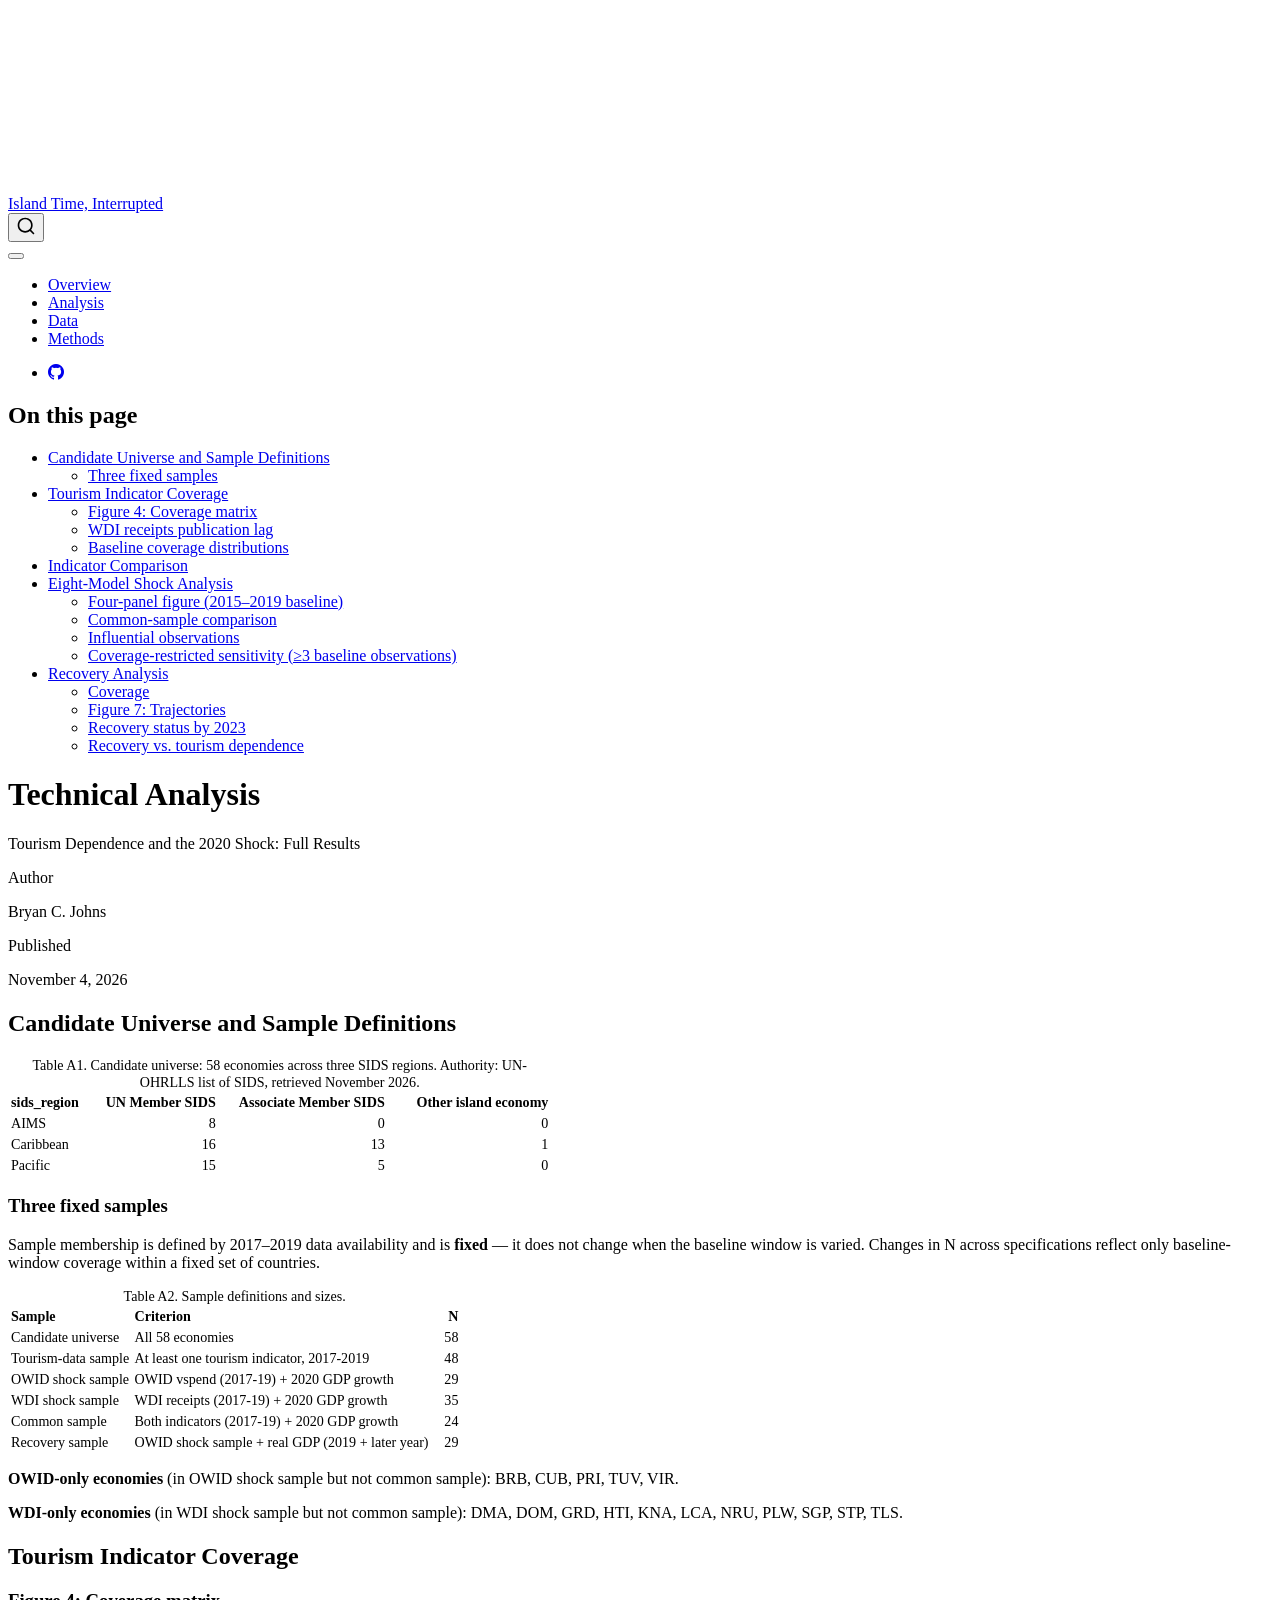
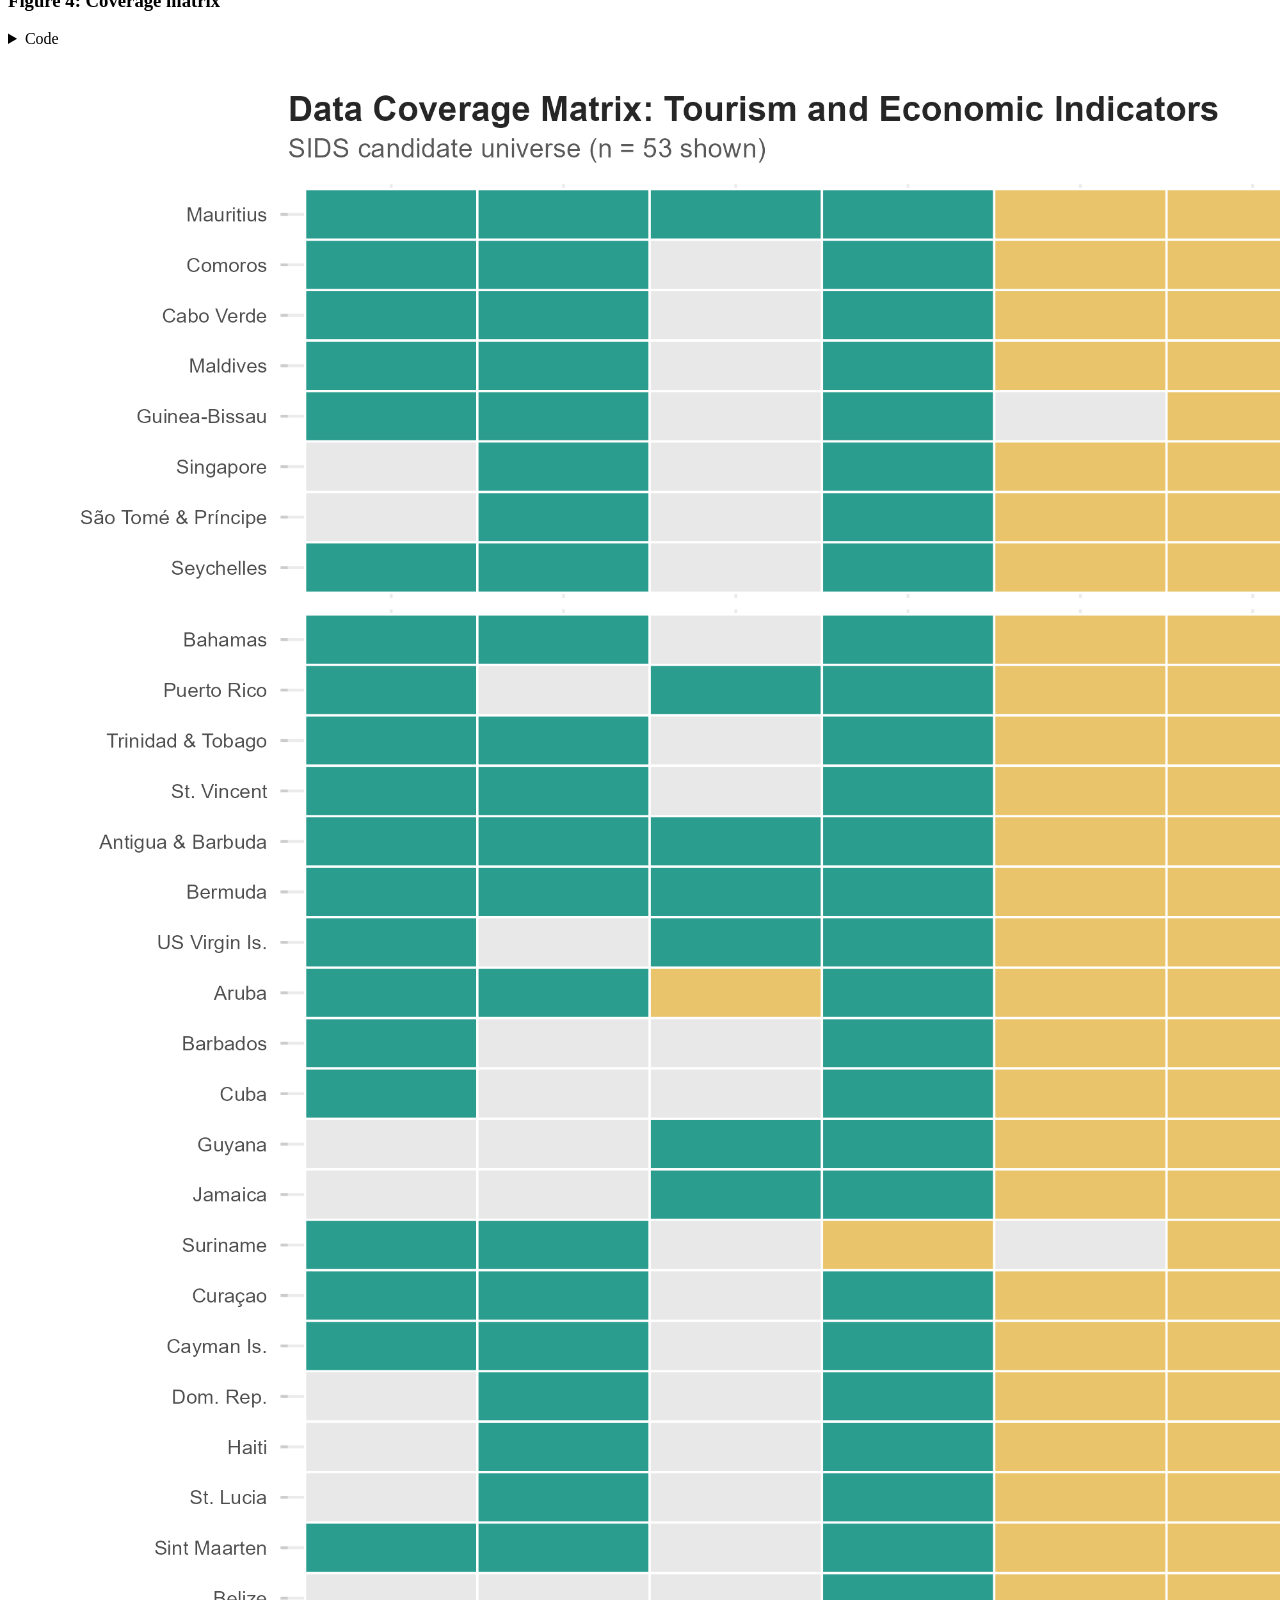
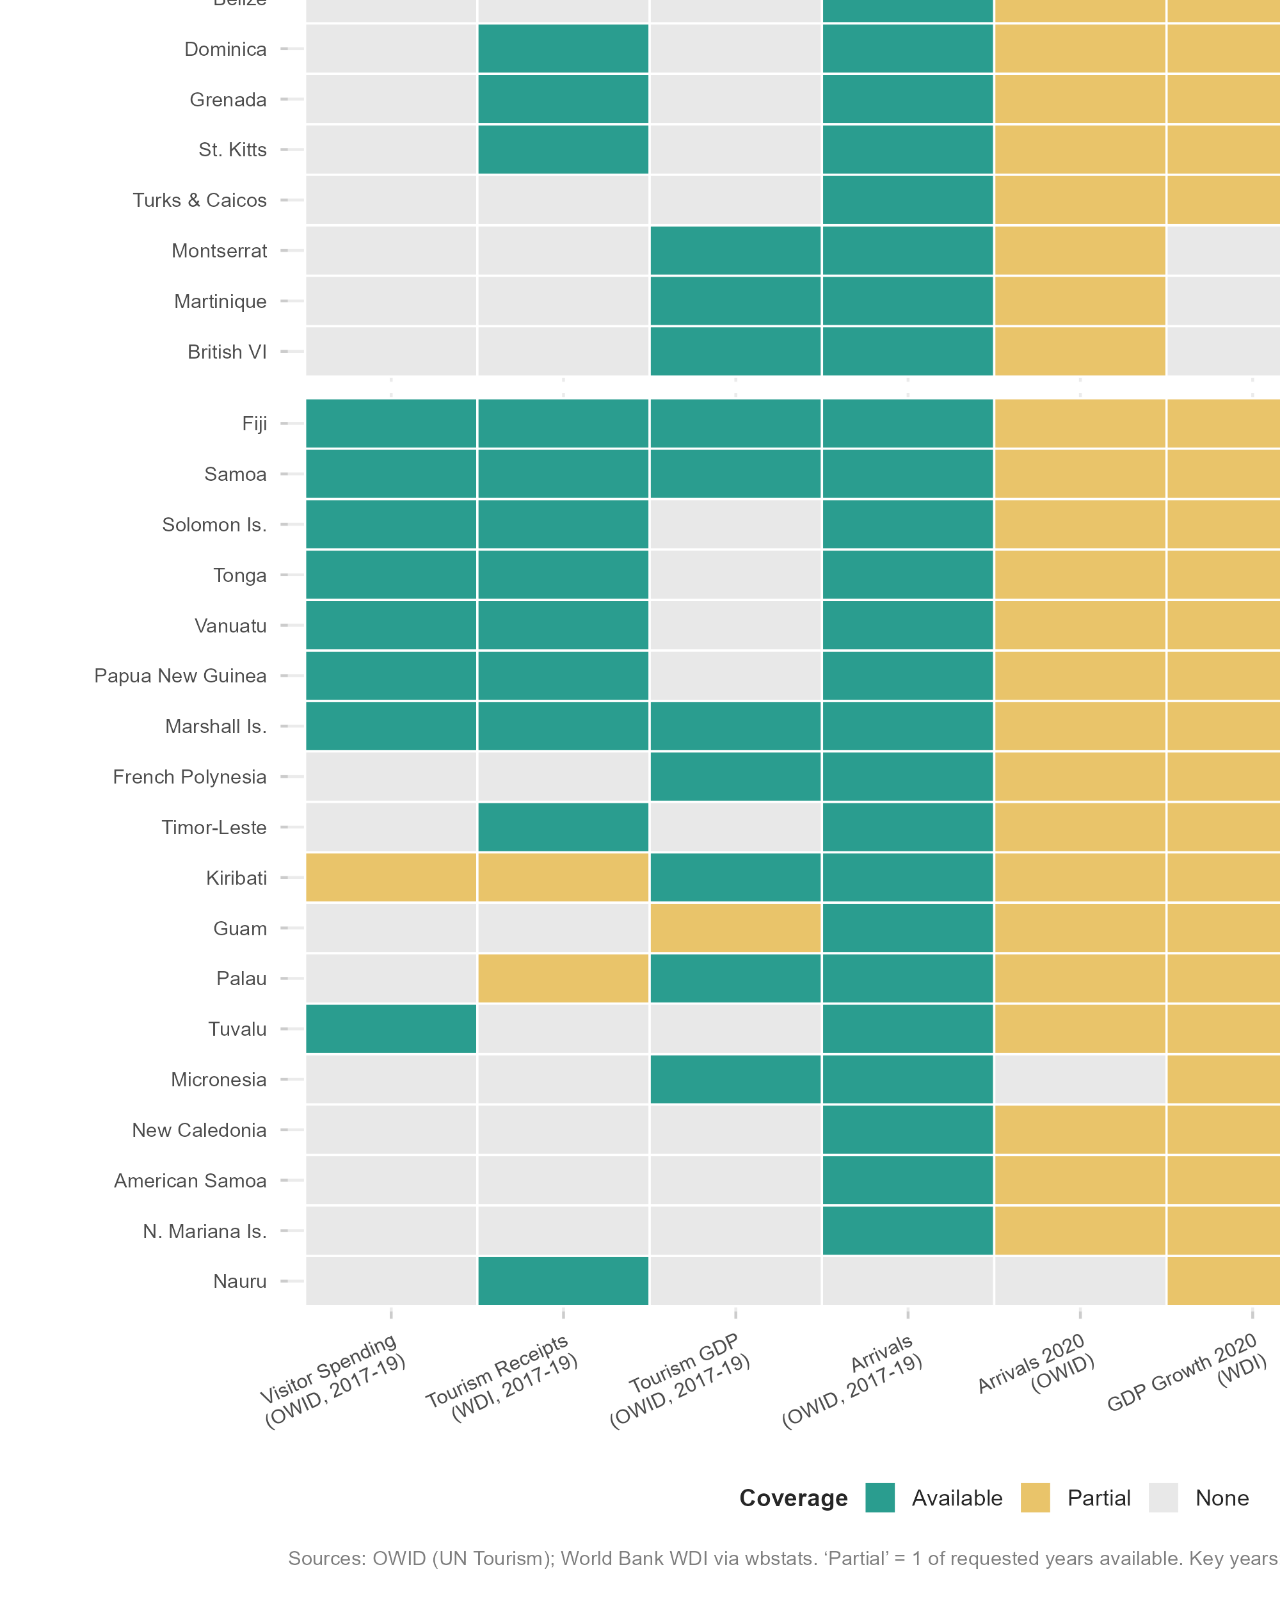
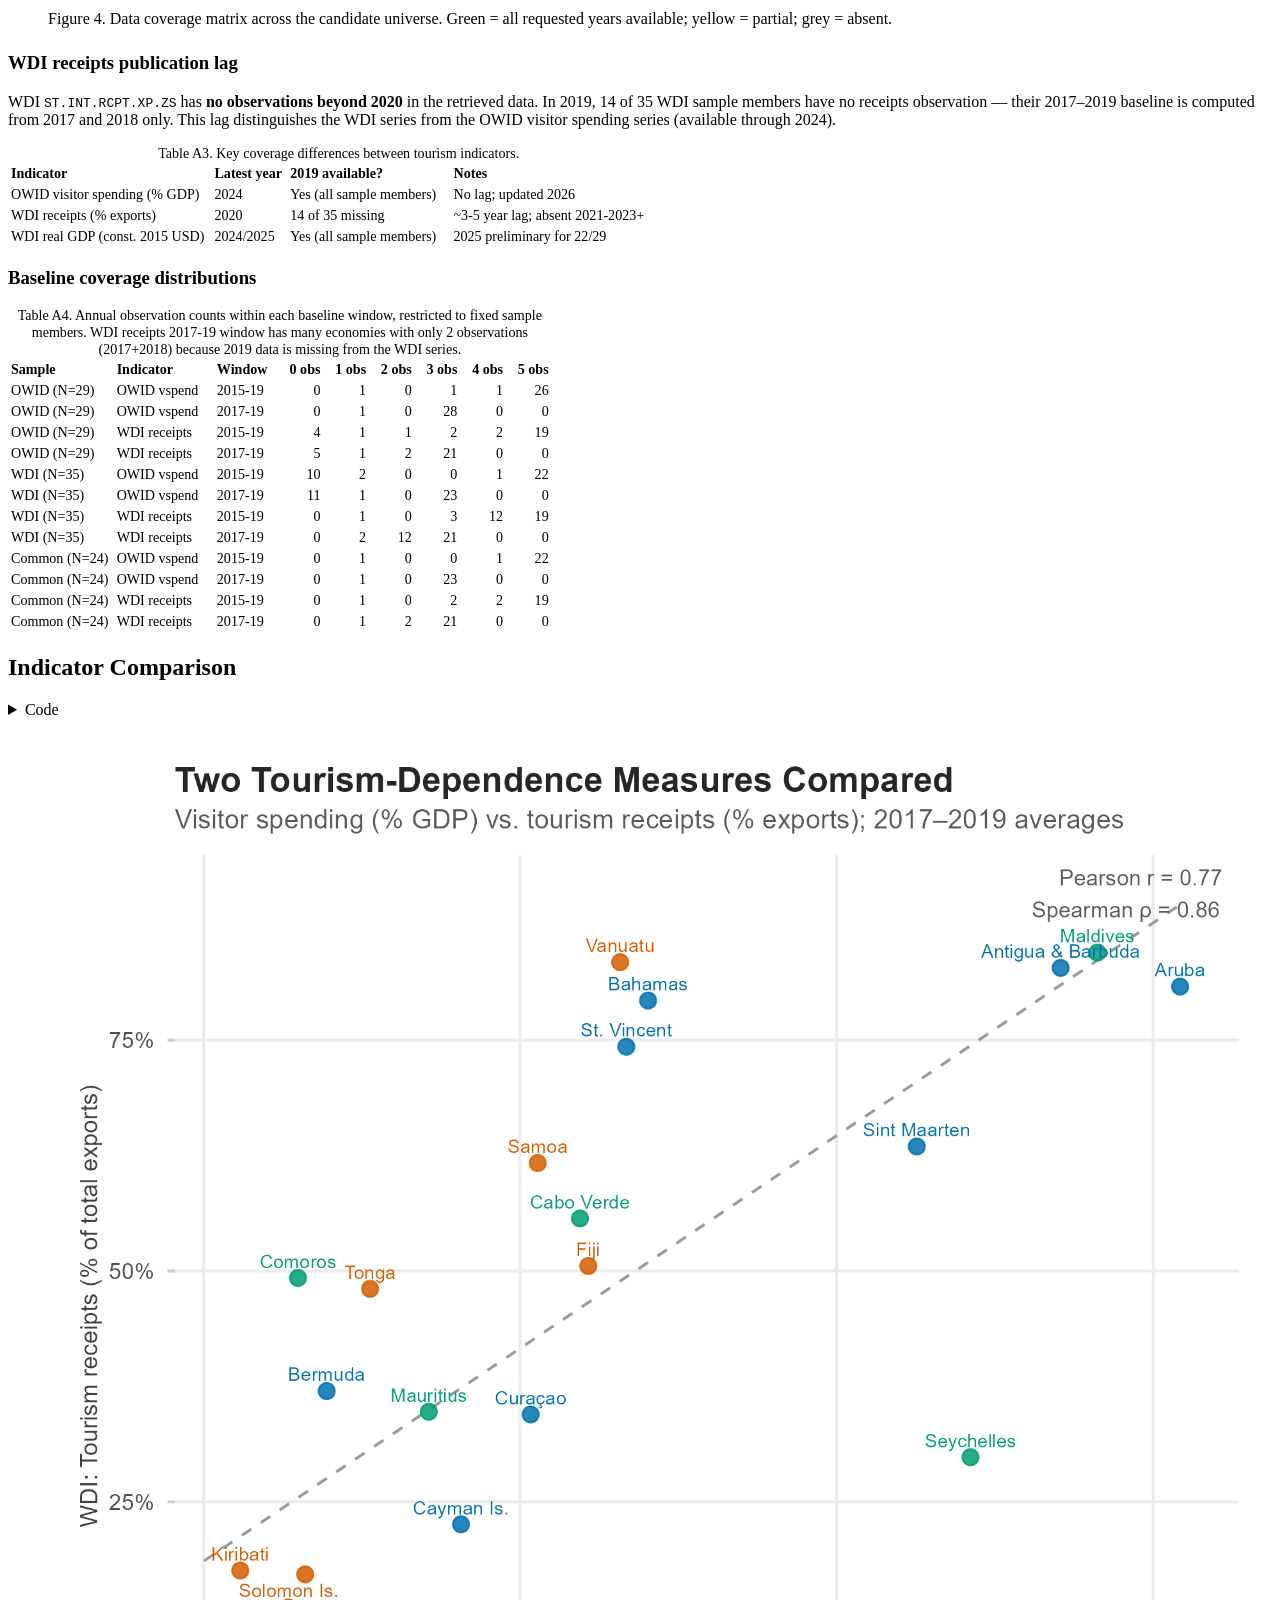
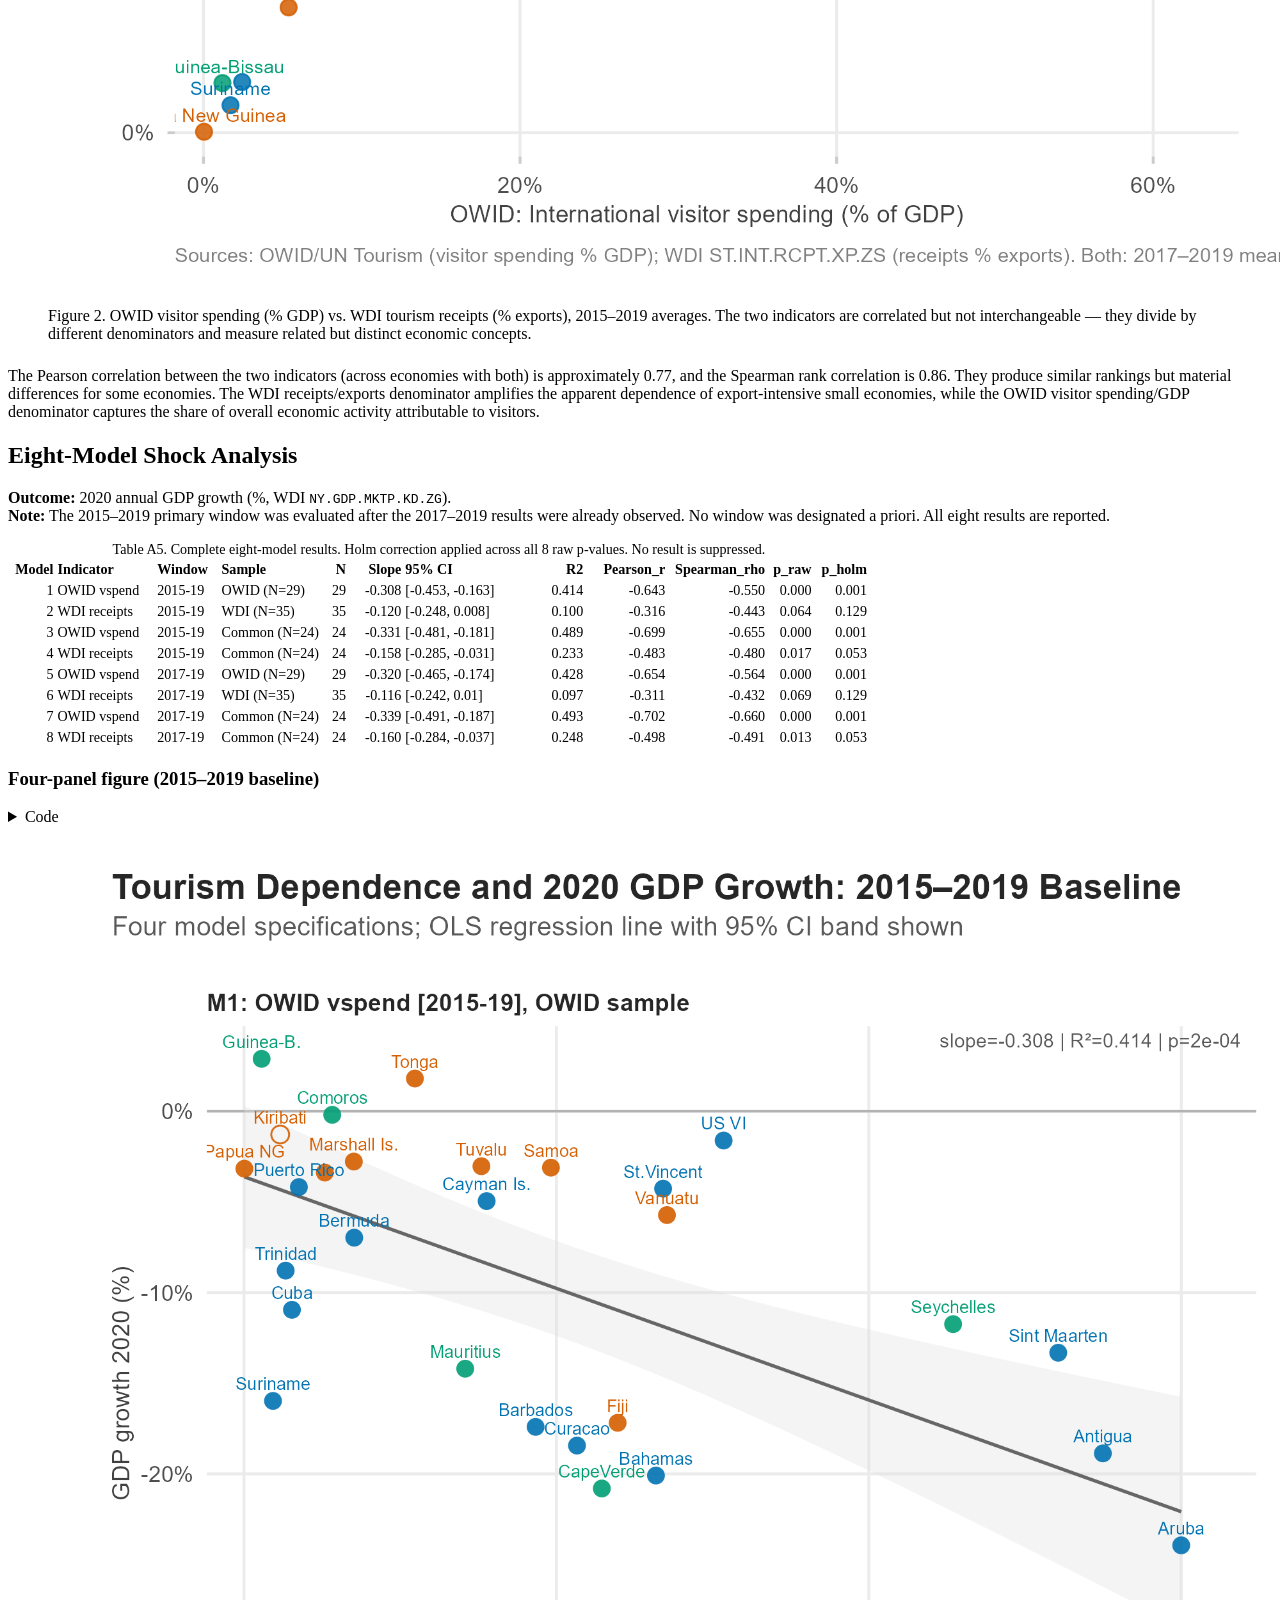
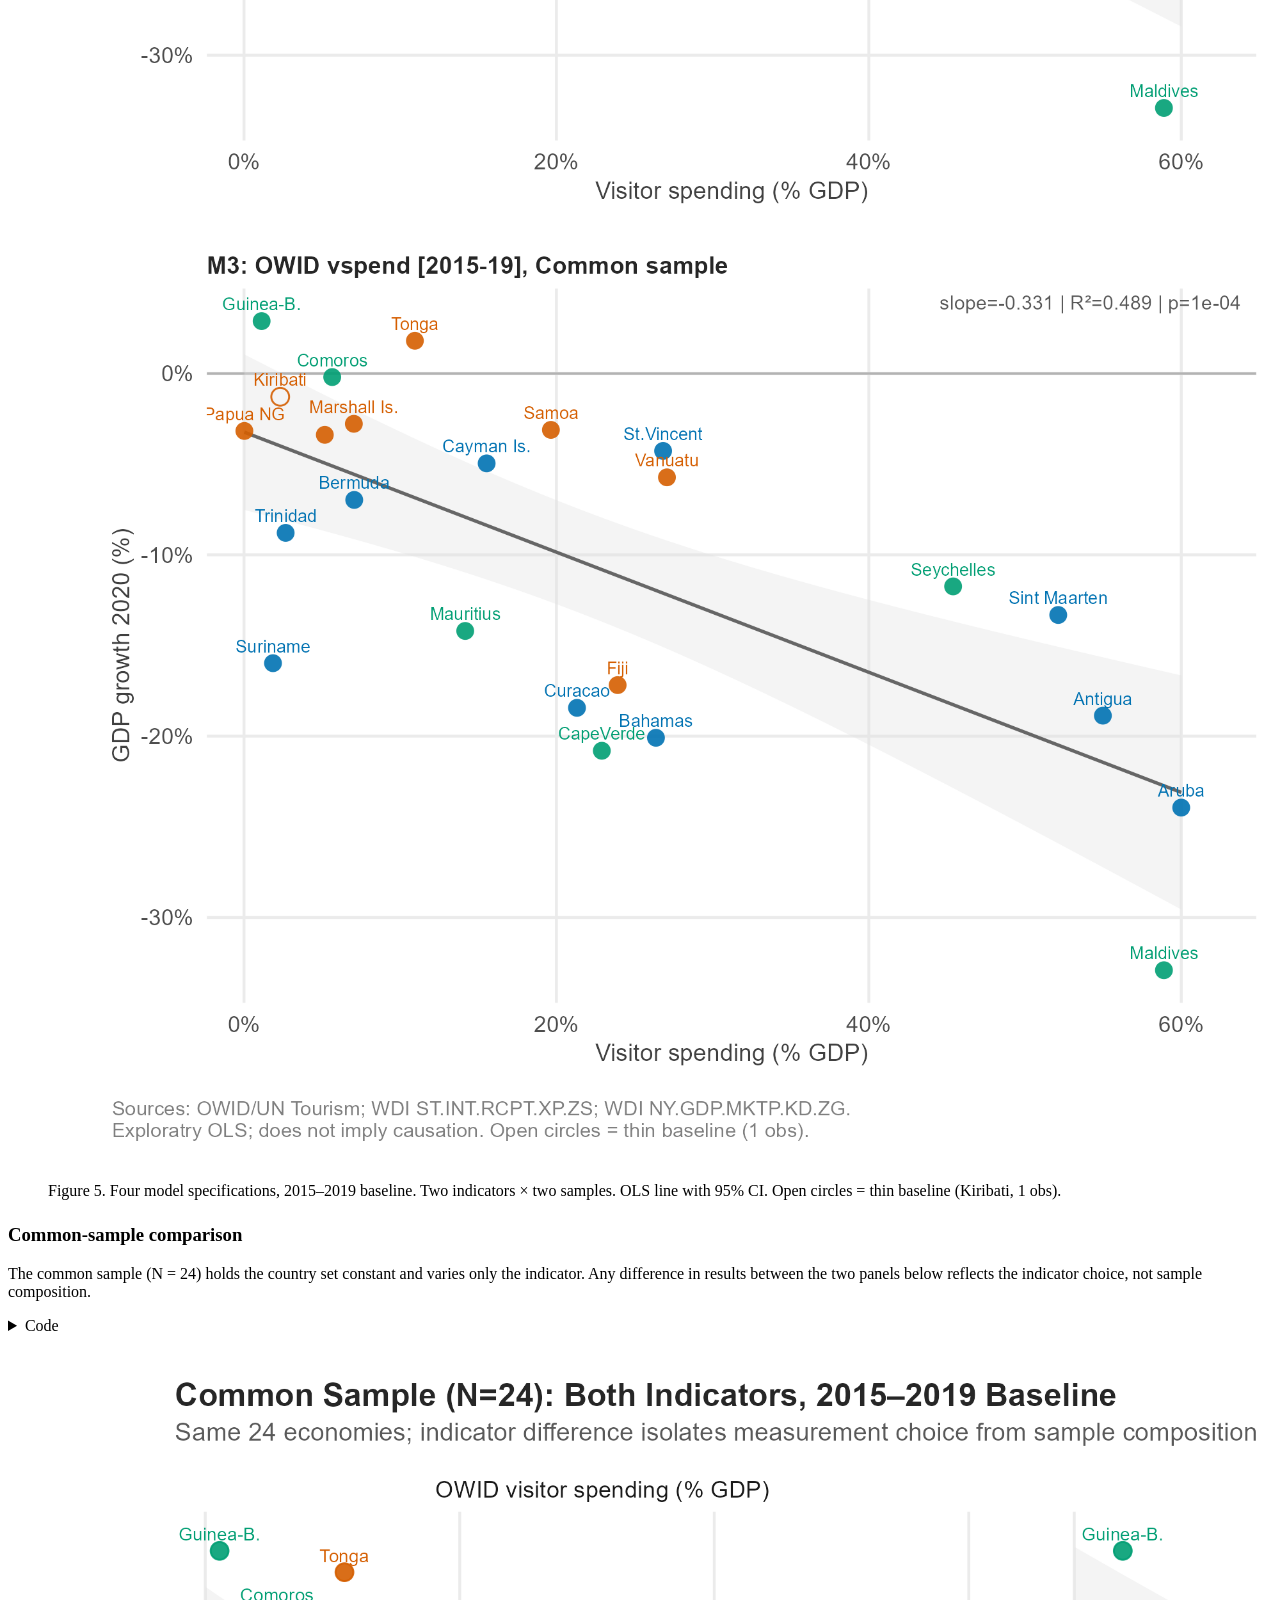
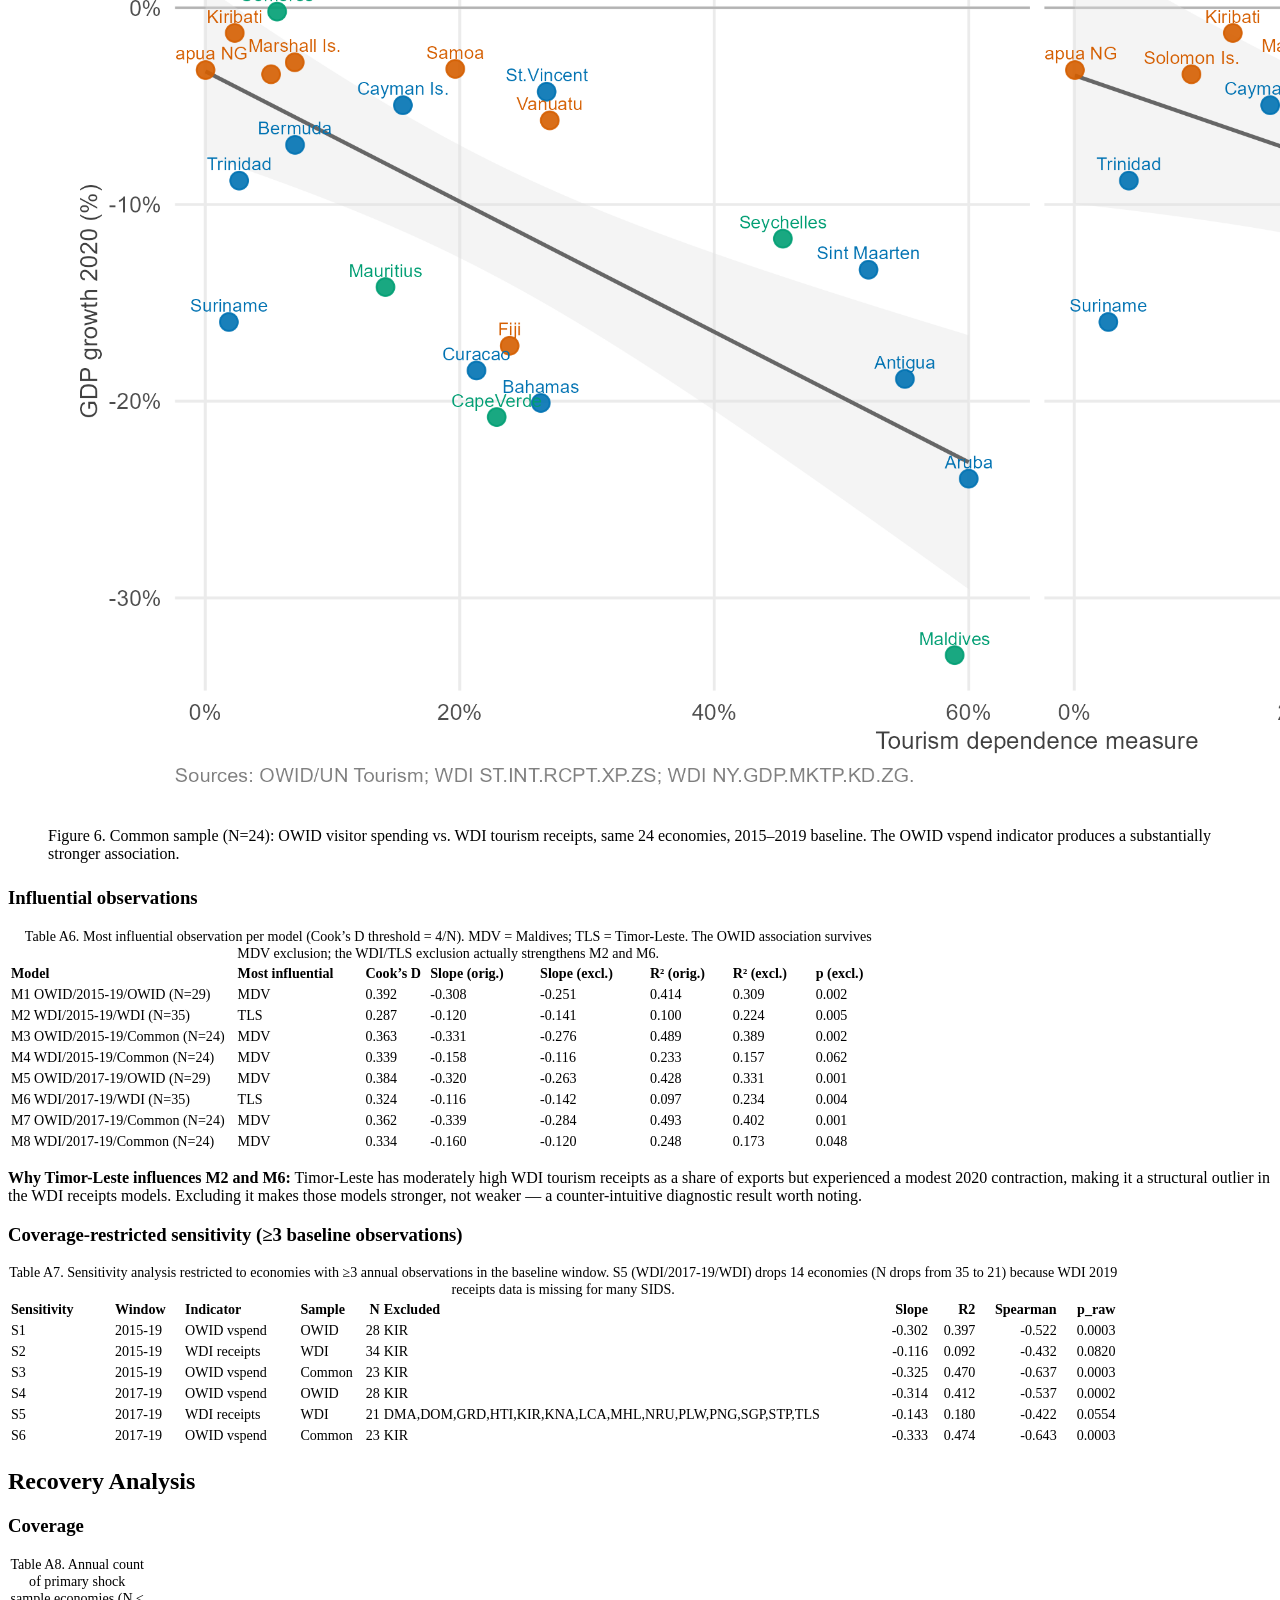
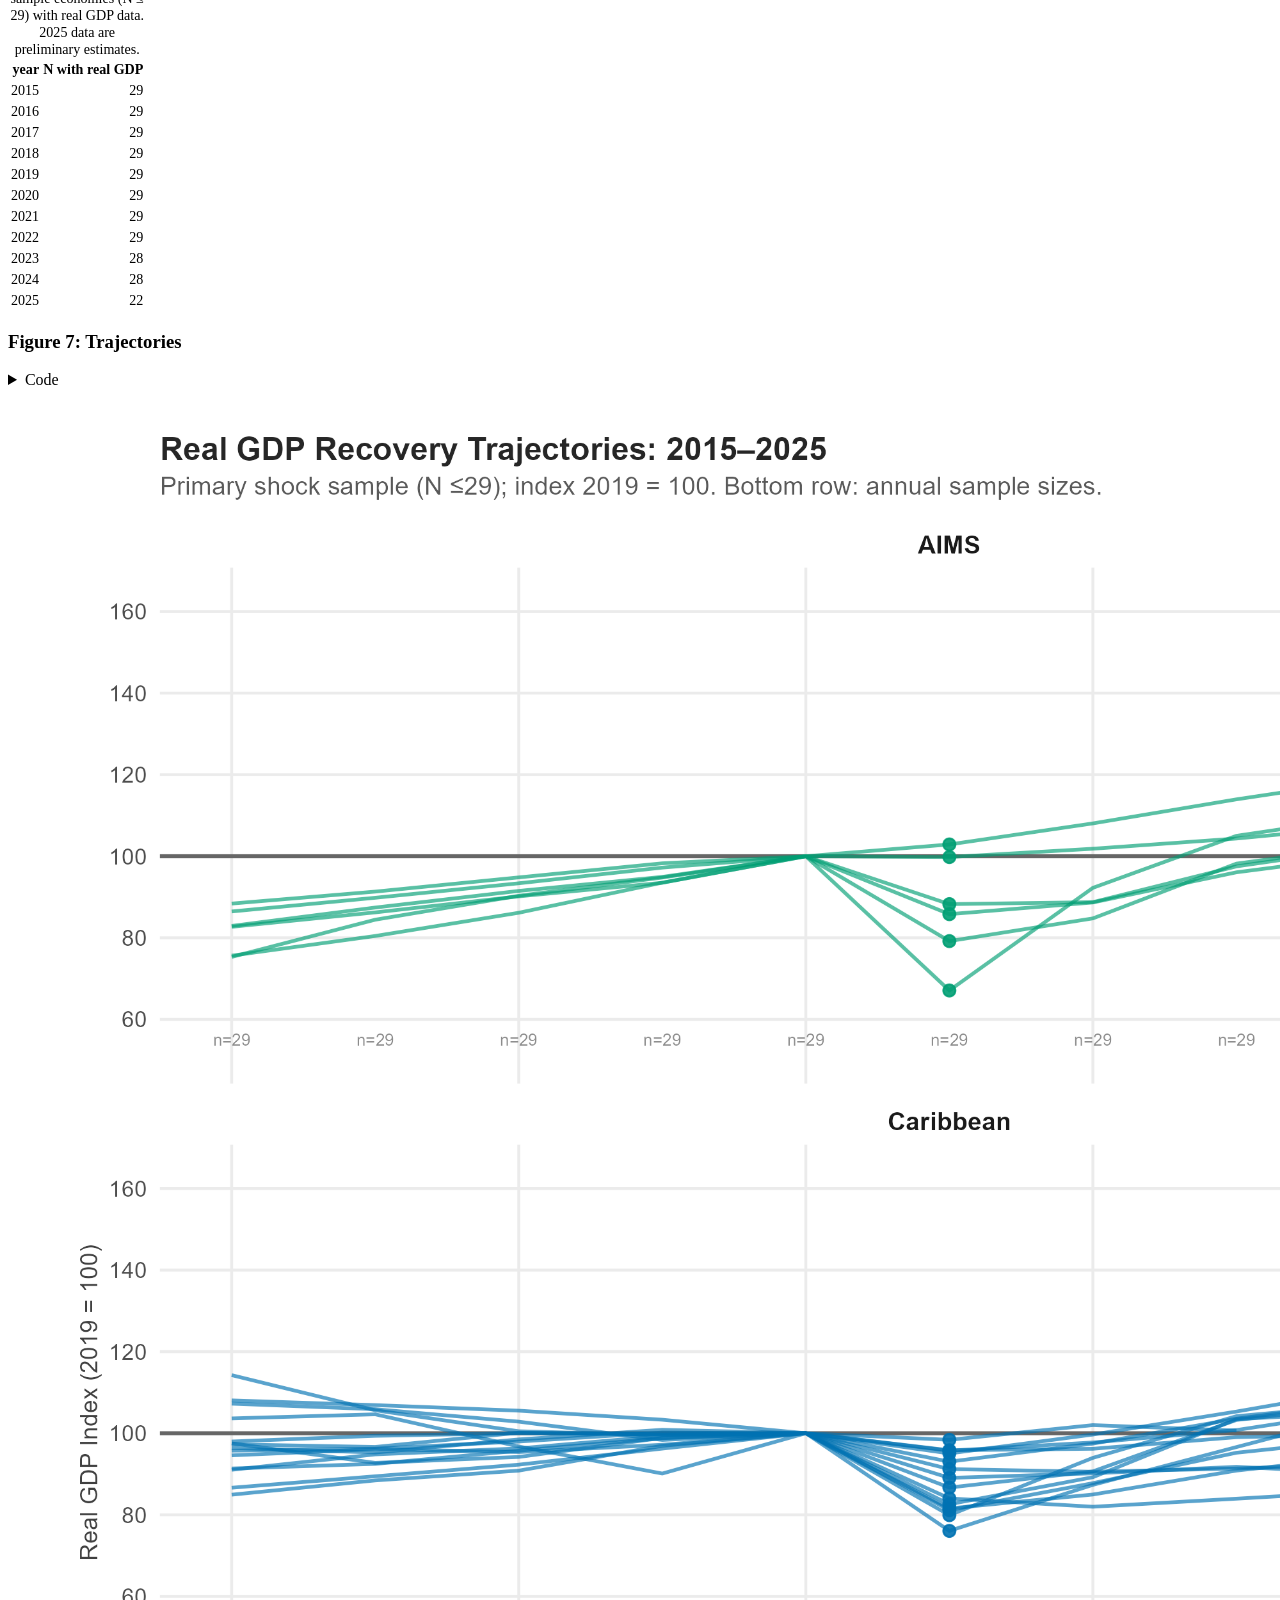
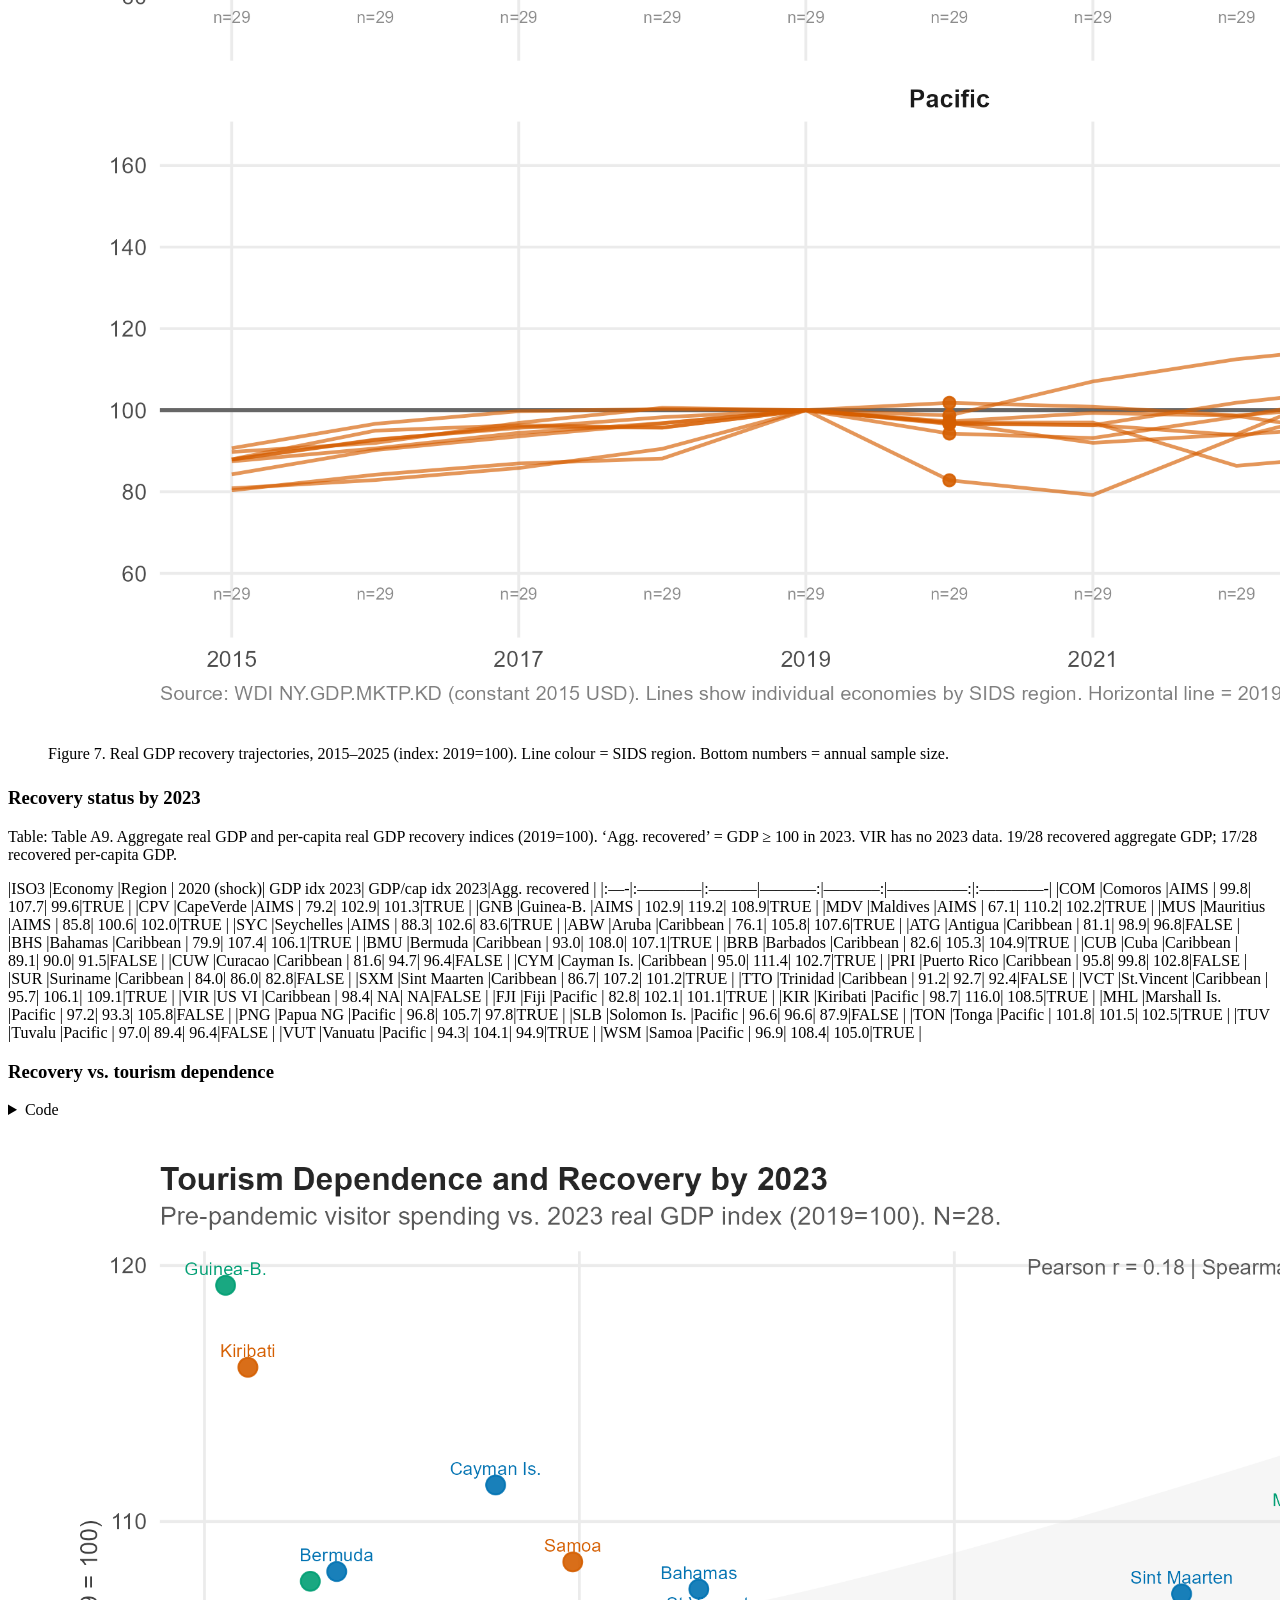
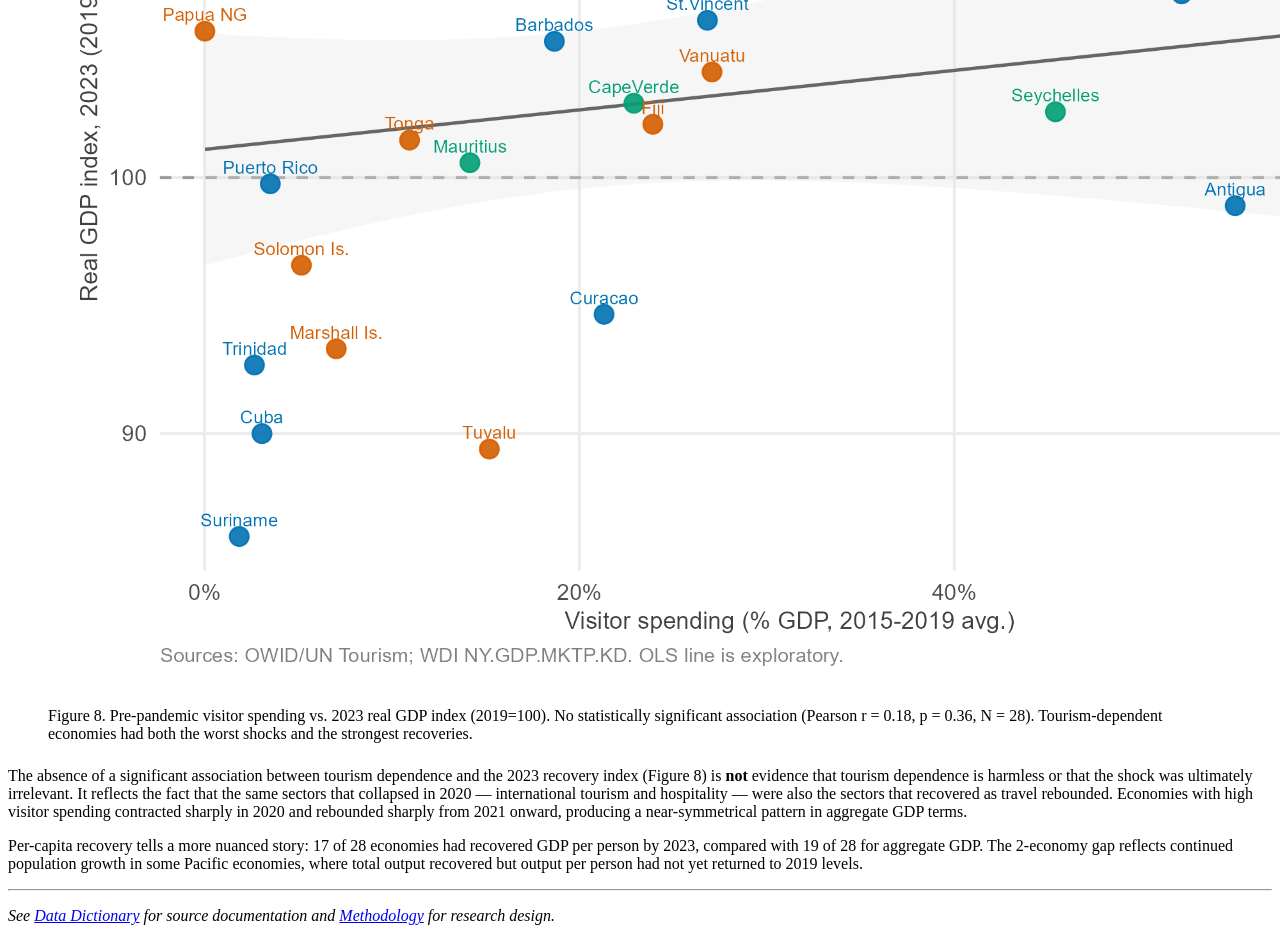
==== docs/analysis.html @ bdfd786f "style: rename headers" ====
<!DOCTYPE html>
<html xmlns="http://www.w3.org/1999/xhtml" lang="en" xml:lang="en"><head>

<meta charset="utf-8">
<meta name="generator" content="quarto-1.10.20">

<meta name="viewport" content="width=device-width, initial-scale=1.0, user-scalable=yes">

<meta name="author" content="Bryan C. Johns">
<meta name="dcterms.date" content="2026-11-04">

<title>Technical Analysis – Island Time, Interrupted</title>
<style>
/* Default styles provided by pandoc.
** See https://pandoc.org/MANUAL.html#variables-for-html for config info.
*/
span.smallcaps{font-variant: small-caps;}
div.columns{display: flex; gap: 1.5em;}
div.column{flex: auto;}
@media screen {
div.columns{gap: min(4vw, 1.5em);}
div.column{overflow-x: auto;}
}
div.hanging-indent{margin-left: 1.5em; text-indent: -1.5em;}
ul.task-list{list-style: none;}
ul.task-list li input[type="checkbox"] {
  width: 0.8em;
  margin: 0 0.8em 0.2em -1em; /* quarto-specific, see https://github.com/quarto-dev/quarto-cli/issues/4556 */ 
  vertical-align: middle;
}
/* CSS for syntax highlighting */
html { -webkit-text-size-adjust: 100%; }
pre > code.sourceCode { white-space: pre; position: relative; }
pre > code.sourceCode > span { display: inline-block; line-height: 1.25; }
pre > code.sourceCode > span:empty { height: 1.2em; }
.sourceCode { overflow: visible; }
code.sourceCode > span { color: inherit; text-decoration: inherit; }
div.sourceCode { margin: 1em 0; }
pre.sourceCode { margin: 0; }
@media screen {
div.sourceCode { overflow: auto; }
}
@media print {
pre > code.sourceCode { white-space: pre-wrap; }
pre > code.sourceCode > span { text-indent: -5em; padding-left: 5em; }
}
pre.numberSource code
  { counter-reset: source-line 0; }
pre.numberSource code > span
  { position: relative; left: -4em; counter-increment: source-line; }
pre.numberSource code > span > a:first-child::before
  { content: counter(source-line);
    position: relative; left: -1em; text-align: right; vertical-align: baseline;
    border: none; display: inline-block;
    -webkit-touch-callout: none; -webkit-user-select: none;
    -khtml-user-select: none; -moz-user-select: none;
    -ms-user-select: none; user-select: none;
    padding: 0 4px; width: 4em;
  }
pre.numberSource { margin-left: 3em;  padding-left: 4px; }
div.sourceCode
  {   }
@media screen {
pre > code.sourceCode > span > a:first-child::before { text-decoration: underline; }
}
</style>


<script src="site_libs/quarto-nav/quarto-nav.js"></script>
<script src="site_libs/quarto-nav/headroom.min.js"></script>
<script src="site_libs/clipboard/clipboard.min.js"></script>
<script src="site_libs/quarto-search/autocomplete.umd.js"></script>
<script src="site_libs/quarto-search/fuse.min.js"></script>
<script src="site_libs/quarto-search/quarto-search.js"></script>
<meta name="quarto:offset" content="./">
<link href="./images/favicon.ico" rel="icon">
<script src="site_libs/quarto-html/quarto.js" type="module"></script>
<script src="site_libs/quarto-html/tabsets/tabsets.js" type="module"></script>
<script src="site_libs/quarto-html/popper.min.js"></script>
<script src="site_libs/quarto-html/tippy.umd.min.js"></script>
<script src="site_libs/quarto-html/anchor.min.js"></script>
<link href="site_libs/quarto-html/tippy.css" rel="stylesheet">
<link href="site_libs/quarto-html/quarto-syntax-highlighting-17888a1159294d3eb470f19f6f52f5a5.css" rel="stylesheet" id="quarto-text-highlighting-styles">
<script src="site_libs/bootstrap/bootstrap.min.js"></script>
<link href="site_libs/bootstrap/bootstrap-icons.css" rel="stylesheet">
<link href="site_libs/bootstrap/bootstrap-172ba59bd5e0b52282274ba0c0cc16fc.min.css" rel="stylesheet" append-hash="true" id="quarto-bootstrap" data-mode="light">
<script id="quarto-search-options" type="application/json">{
  "location": "navbar",
  "copy-button": false,
  "collapse-after": 3,
  "panel-placement": "end",
  "type": "overlay",
  "limit": 50,
  "keyboard-shortcut": [
    "f",
    "/",
    "s"
  ],
  "show-item-context": false,
  "language": {
    "search-no-results-text": "No results",
    "search-matching-documents-text": "matching documents",
    "search-copy-link-title": "Copy link to search",
    "search-hide-matches-text": "Hide additional matches",
    "search-more-match-text": "more match in this document",
    "search-more-matches-text": "more matches in this document",
    "search-clear-button-title": "Clear",
    "search-text-placeholder": "",
    "search-detached-cancel-button-title": "Cancel",
    "search-submit-button-title": "Submit",
    "search-label": "Search"
  }
}</script>


<link rel="stylesheet" href="styles.css">
</head>

<body class="nav-fixed quarto-light">

<div id="quarto-search-results"></div>
  <header id="quarto-header" class="headroom fixed-top">
    <nav class="navbar navbar-expand-lg " data-bs-theme="dark">
      <div class="navbar-container container-fluid">
      <div class="navbar-brand-container mx-auto">
    <a class="navbar-brand" href="./index.html">
    <span class="navbar-title">Island Time, Interrupted</span>
    </a>
  </div>
            <div id="quarto-search" class="" title="Search"></div>
          <button class="navbar-toggler" type="button" data-bs-toggle="collapse" data-bs-target="#navbarCollapse" aria-controls="navbarCollapse" role="menu" aria-expanded="false" aria-label="Toggle navigation" onclick="if (window.quartoToggleHeadroom) { window.quartoToggleHeadroom(); }">
  <span class="navbar-toggler-icon"></span>
</button>
          <div class="collapse navbar-collapse" id="navbarCollapse">
            <ul class="navbar-nav navbar-nav-scroll me-auto">
  <li class="nav-item">
    <a class="nav-link" href="./index.html"> 
<span class="menu-text">Overview</span></a>
  </li>  
  <li class="nav-item">
    <a class="nav-link active" href="./analysis.html" aria-current="page"> 
<span class="menu-text">Analysis</span></a>
  </li>  
  <li class="nav-item">
    <a class="nav-link" href="./data-dictionary.html"> 
<span class="menu-text">Data</span></a>
  </li>  
  <li class="nav-item">
    <a class="nav-link" href="./methodology.html"> 
<span class="menu-text">Methods</span></a>
  </li>  
</ul>
            <ul class="navbar-nav navbar-nav-scroll ms-auto">
  <li class="nav-item compact">
    <a class="nav-link" href="https://github.com/johbry17/Island-Time-Interrupted"> <i class="bi bi-github" role="img">
</i> 
<span class="menu-text"></span></a>
  </li>  
</ul>
          </div> <!-- /navcollapse -->
            <div class="quarto-navbar-tools">
</div>
      </div> <!-- /container-fluid -->
    </nav>
</header>
<!-- content -->
<div id="quarto-content" class="quarto-container page-columns page-rows-contents page-layout-article page-navbar">
<!-- sidebar -->
<!-- margin-sidebar -->
    <div id="quarto-margin-sidebar" class="sidebar margin-sidebar">
        <nav id="TOC" role="doc-toc" class="toc-active">
    <h2 id="toc-title">On this page</h2>
   
  <ul>
  <li><a href="#candidate-universe-and-sample-definitions" id="toc-candidate-universe-and-sample-definitions" class="nav-link active" data-scroll-target="#candidate-universe-and-sample-definitions">Candidate Universe and Sample Definitions</a>
  <ul class="collapse">
  <li><a href="#three-fixed-samples" id="toc-three-fixed-samples" class="nav-link" data-scroll-target="#three-fixed-samples">Three fixed samples</a></li>
  </ul></li>
  <li><a href="#tourism-indicator-coverage" id="toc-tourism-indicator-coverage" class="nav-link" data-scroll-target="#tourism-indicator-coverage">Tourism Indicator Coverage</a>
  <ul class="collapse">
  <li><a href="#figure-4-coverage-matrix" id="toc-figure-4-coverage-matrix" class="nav-link" data-scroll-target="#figure-4-coverage-matrix">Figure 4: Coverage matrix</a></li>
  <li><a href="#wdi-receipts-publication-lag" id="toc-wdi-receipts-publication-lag" class="nav-link" data-scroll-target="#wdi-receipts-publication-lag">WDI receipts publication lag</a></li>
  <li><a href="#baseline-coverage-distributions" id="toc-baseline-coverage-distributions" class="nav-link" data-scroll-target="#baseline-coverage-distributions">Baseline coverage distributions</a></li>
  </ul></li>
  <li><a href="#indicator-comparison" id="toc-indicator-comparison" class="nav-link" data-scroll-target="#indicator-comparison">Indicator Comparison</a></li>
  <li><a href="#eight-model-shock-analysis" id="toc-eight-model-shock-analysis" class="nav-link" data-scroll-target="#eight-model-shock-analysis">Eight-Model Shock Analysis</a>
  <ul class="collapse">
  <li><a href="#four-panel-figure-20152019-baseline" id="toc-four-panel-figure-20152019-baseline" class="nav-link" data-scroll-target="#four-panel-figure-20152019-baseline">Four-panel figure (2015–2019 baseline)</a></li>
  <li><a href="#common-sample-comparison" id="toc-common-sample-comparison" class="nav-link" data-scroll-target="#common-sample-comparison">Common-sample comparison</a></li>
  <li><a href="#influential-observations" id="toc-influential-observations" class="nav-link" data-scroll-target="#influential-observations">Influential observations</a></li>
  <li><a href="#coverage-restricted-sensitivity-3-baseline-observations" id="toc-coverage-restricted-sensitivity-3-baseline-observations" class="nav-link" data-scroll-target="#coverage-restricted-sensitivity-3-baseline-observations">Coverage-restricted sensitivity (≥3 baseline observations)</a></li>
  </ul></li>
  <li><a href="#recovery-analysis" id="toc-recovery-analysis" class="nav-link" data-scroll-target="#recovery-analysis">Recovery Analysis</a>
  <ul class="collapse">
  <li><a href="#coverage" id="toc-coverage" class="nav-link" data-scroll-target="#coverage">Coverage</a></li>
  <li><a href="#figure-7-trajectories" id="toc-figure-7-trajectories" class="nav-link" data-scroll-target="#figure-7-trajectories">Figure 7: Trajectories</a></li>
  <li><a href="#recovery-status-by-2023" id="toc-recovery-status-by-2023" class="nav-link" data-scroll-target="#recovery-status-by-2023">Recovery status by 2023</a></li>
  <li><a href="#recovery-vs.-tourism-dependence" id="toc-recovery-vs.-tourism-dependence" class="nav-link" data-scroll-target="#recovery-vs.-tourism-dependence">Recovery vs.&nbsp;tourism dependence</a></li>
  </ul></li>
  </ul>
</nav>
    </div>
<!-- main -->
<main class="content" id="quarto-document-content">

<header id="title-block-header" class="quarto-title-block default">
<div class="quarto-title">
<h1 class="title">Technical Analysis</h1>
<p class="subtitle lead">Tourism Dependence and the 2020 Shock: Full Results</p>
</div>



<div class="quarto-title-meta">

    <div>
    <div class="quarto-title-meta-heading">Author</div>
    <div class="quarto-title-meta-contents">
             <p>Bryan C. Johns </p>
          </div>
  </div>
    
    <div>
    <div class="quarto-title-meta-heading">Published</div>
    <div class="quarto-title-meta-contents">
      <p class="date">November 4, 2026</p>
    </div>
  </div>
  
    
  </div>
  


</header>


<section id="candidate-universe-and-sample-definitions" class="level2">
<h2 class="anchored" data-anchor-id="candidate-universe-and-sample-definitions">Candidate Universe and Sample Definitions</h2>
<div class="cell">
<div class="cell-output-display">
<table class="caption-top table table-sm table-striped small">
<caption>Table A1. Candidate universe: 58 economies across three SIDS regions. Authority: UN-OHRLLS list of SIDS, retrieved November 2026.</caption>
<colgroup>
<col style="width: 17%">
<col style="width: 21%">
<col style="width: 31%">
<col style="width: 30%">
</colgroup>
<thead>
<tr class="header">
<th style="text-align: left;">sids_region</th>
<th style="text-align: right;">UN Member SIDS</th>
<th style="text-align: right;">Associate Member SIDS</th>
<th style="text-align: right;">Other island economy</th>
</tr>
</thead>
<tbody>
<tr class="odd">
<td style="text-align: left;">AIMS</td>
<td style="text-align: right;">8</td>
<td style="text-align: right;">0</td>
<td style="text-align: right;">0</td>
</tr>
<tr class="even">
<td style="text-align: left;">Caribbean</td>
<td style="text-align: right;">16</td>
<td style="text-align: right;">13</td>
<td style="text-align: right;">1</td>
</tr>
<tr class="odd">
<td style="text-align: left;">Pacific</td>
<td style="text-align: right;">15</td>
<td style="text-align: right;">5</td>
<td style="text-align: right;">0</td>
</tr>
</tbody>
</table>
</div>
</div>
<section id="three-fixed-samples" class="level3">
<h3 class="anchored" data-anchor-id="three-fixed-samples">Three fixed samples</h3>
<p>Sample membership is defined by 2017–2019 data availability and is <strong>fixed</strong> — it does not change when the baseline window is varied. Changes in N across specifications reflect only baseline-window coverage within a fixed set of countries.</p>
<div class="cell">
<div class="cell-output-display">
<table class="caption-top table table-sm table-striped small">
<caption>Table A2. Sample definitions and sizes.</caption>
<colgroup>
<col style="width: 27%">
<col style="width: 68%">
<col style="width: 4%">
</colgroup>
<thead>
<tr class="header">
<th style="text-align: left;">Sample</th>
<th style="text-align: left;">Criterion</th>
<th style="text-align: right;">N</th>
</tr>
</thead>
<tbody>
<tr class="odd">
<td style="text-align: left;">Candidate universe</td>
<td style="text-align: left;">All 58 economies</td>
<td style="text-align: right;">58</td>
</tr>
<tr class="even">
<td style="text-align: left;">Tourism-data sample</td>
<td style="text-align: left;">At least one tourism indicator, 2017-2019</td>
<td style="text-align: right;">48</td>
</tr>
<tr class="odd">
<td style="text-align: left;">OWID shock sample</td>
<td style="text-align: left;">OWID vspend (2017-19) + 2020 GDP growth</td>
<td style="text-align: right;">29</td>
</tr>
<tr class="even">
<td style="text-align: left;">WDI shock sample</td>
<td style="text-align: left;">WDI receipts (2017-19) + 2020 GDP growth</td>
<td style="text-align: right;">35</td>
</tr>
<tr class="odd">
<td style="text-align: left;">Common sample</td>
<td style="text-align: left;">Both indicators (2017-19) + 2020 GDP growth</td>
<td style="text-align: right;">24</td>
</tr>
<tr class="even">
<td style="text-align: left;">Recovery sample</td>
<td style="text-align: left;">OWID shock sample + real GDP (2019 + later year)</td>
<td style="text-align: right;">29</td>
</tr>
</tbody>
</table>
</div>
</div>
<p><strong>OWID-only economies</strong> (in OWID shock sample but not common sample): BRB, CUB, PRI, TUV, VIR.</p>
<p><strong>WDI-only economies</strong> (in WDI shock sample but not common sample): DMA, DOM, GRD, HTI, KNA, LCA, NRU, PLW, SGP, STP, TLS.</p>
</section>
</section>
<section id="tourism-indicator-coverage" class="level2">
<h2 class="anchored" data-anchor-id="tourism-indicator-coverage">Tourism Indicator Coverage</h2>
<section id="figure-4-coverage-matrix" class="level3">
<h3 class="anchored" data-anchor-id="figure-4-coverage-matrix">Figure 4: Coverage matrix</h3>
<div class="cell">
<details class="code-fold">
<summary>Code</summary>
<div class="code-copy-outer-scaffold"><div class="sourceCode cell-code" id="cb1"><pre class="sourceCode r code-with-copy"><code class="sourceCode r"><span id="cb1-1"><a href="#cb1-1" aria-hidden="true" tabindex="-1"></a>knitr<span class="sc">::</span><span class="fu">include_graphics</span>(<span class="fu">here</span>(<span class="st">"output"</span>,<span class="st">"figures"</span>,<span class="st">"fig4_coverage_matrix.png"</span>))</span></code></pre></div><button title="Copy to Clipboard" class="code-copy-button"><i class="bi"></i></button></div>
</details>
<div class="cell-output-display">
<div class="quarto-figure quarto-figure-center">
<figure class="figure">
<p><img src="output/figures/fig4_coverage_matrix.png" class="img-fluid figure-img" width="1824"></p>
<figcaption>Figure 4. Data coverage matrix across the candidate universe. Green = all requested years available; yellow = partial; grey = absent.</figcaption>
</figure>
</div>
</div>
</div>
</section>
<section id="wdi-receipts-publication-lag" class="level3">
<h3 class="anchored" data-anchor-id="wdi-receipts-publication-lag">WDI receipts publication lag</h3>
<p>WDI <code>ST.INT.RCPT.XP.ZS</code> has <strong>no observations beyond 2020</strong> in the retrieved data. In 2019, 14 of 35 WDI sample members have no receipts observation — their 2017–2019 baseline is computed from 2017 and 2018 only. This lag distinguishes the WDI series from the OWID visitor spending series (available through 2024).</p>
<div class="cell">
<div class="cell-output-display">
<table class="caption-top table table-sm table-striped small">
<caption>Table A3. Key coverage differences between tourism indicators.</caption>
<colgroup>
<col style="width: 30%">
<col style="width: 11%">
<col style="width: 24%">
<col style="width: 32%">
</colgroup>
<thead>
<tr class="header">
<th style="text-align: left;">Indicator</th>
<th style="text-align: left;">Latest year</th>
<th style="text-align: left;">2019 available?</th>
<th style="text-align: left;">Notes</th>
</tr>
</thead>
<tbody>
<tr class="odd">
<td style="text-align: left;">OWID visitor spending (% GDP)</td>
<td style="text-align: left;">2024</td>
<td style="text-align: left;">Yes (all sample members)</td>
<td style="text-align: left;">No lag; updated 2026</td>
</tr>
<tr class="even">
<td style="text-align: left;">WDI receipts (% exports)</td>
<td style="text-align: left;">2020</td>
<td style="text-align: left;">14 of 35 missing</td>
<td style="text-align: left;">~3-5 year lag; absent 2021-2023+</td>
</tr>
<tr class="odd">
<td style="text-align: left;">WDI real GDP (const. 2015 USD)</td>
<td style="text-align: left;">2024/2025</td>
<td style="text-align: left;">Yes (all sample members)</td>
<td style="text-align: left;">2025 preliminary for 22/29</td>
</tr>
</tbody>
</table>
</div>
</div>
</section>
<section id="baseline-coverage-distributions" class="level3">
<h3 class="anchored" data-anchor-id="baseline-coverage-distributions">Baseline coverage distributions</h3>
<div class="cell">
<div class="cell-output-display">
<table class="caption-top table table-sm table-striped small">
<caption>Table A4. Annual observation counts within each baseline window, restricted to fixed sample members. WDI receipts 2017-19 window has many economies with only 2 observations (2017+2018) because 2019 data is missing from the WDI series.</caption>
<colgroup>
<col style="width: 19%">
<col style="width: 18%">
<col style="width: 11%">
<col style="width: 8%">
<col style="width: 8%">
<col style="width: 8%">
<col style="width: 8%">
<col style="width: 8%">
<col style="width: 8%">
</colgroup>
<thead>
<tr class="header">
<th style="text-align: left;">Sample</th>
<th style="text-align: left;">Indicator</th>
<th style="text-align: left;">Window</th>
<th style="text-align: right;">0 obs</th>
<th style="text-align: right;">1 obs</th>
<th style="text-align: right;">2 obs</th>
<th style="text-align: right;">3 obs</th>
<th style="text-align: right;">4 obs</th>
<th style="text-align: right;">5 obs</th>
</tr>
</thead>
<tbody>
<tr class="odd">
<td style="text-align: left;">OWID (N=29)</td>
<td style="text-align: left;">OWID vspend</td>
<td style="text-align: left;">2015-19</td>
<td style="text-align: right;">0</td>
<td style="text-align: right;">1</td>
<td style="text-align: right;">0</td>
<td style="text-align: right;">1</td>
<td style="text-align: right;">1</td>
<td style="text-align: right;">26</td>
</tr>
<tr class="even">
<td style="text-align: left;">OWID (N=29)</td>
<td style="text-align: left;">OWID vspend</td>
<td style="text-align: left;">2017-19</td>
<td style="text-align: right;">0</td>
<td style="text-align: right;">1</td>
<td style="text-align: right;">0</td>
<td style="text-align: right;">28</td>
<td style="text-align: right;">0</td>
<td style="text-align: right;">0</td>
</tr>
<tr class="odd">
<td style="text-align: left;">OWID (N=29)</td>
<td style="text-align: left;">WDI receipts</td>
<td style="text-align: left;">2015-19</td>
<td style="text-align: right;">4</td>
<td style="text-align: right;">1</td>
<td style="text-align: right;">1</td>
<td style="text-align: right;">2</td>
<td style="text-align: right;">2</td>
<td style="text-align: right;">19</td>
</tr>
<tr class="even">
<td style="text-align: left;">OWID (N=29)</td>
<td style="text-align: left;">WDI receipts</td>
<td style="text-align: left;">2017-19</td>
<td style="text-align: right;">5</td>
<td style="text-align: right;">1</td>
<td style="text-align: right;">2</td>
<td style="text-align: right;">21</td>
<td style="text-align: right;">0</td>
<td style="text-align: right;">0</td>
</tr>
<tr class="odd">
<td style="text-align: left;">WDI (N=35)</td>
<td style="text-align: left;">OWID vspend</td>
<td style="text-align: left;">2015-19</td>
<td style="text-align: right;">10</td>
<td style="text-align: right;">2</td>
<td style="text-align: right;">0</td>
<td style="text-align: right;">0</td>
<td style="text-align: right;">1</td>
<td style="text-align: right;">22</td>
</tr>
<tr class="even">
<td style="text-align: left;">WDI (N=35)</td>
<td style="text-align: left;">OWID vspend</td>
<td style="text-align: left;">2017-19</td>
<td style="text-align: right;">11</td>
<td style="text-align: right;">1</td>
<td style="text-align: right;">0</td>
<td style="text-align: right;">23</td>
<td style="text-align: right;">0</td>
<td style="text-align: right;">0</td>
</tr>
<tr class="odd">
<td style="text-align: left;">WDI (N=35)</td>
<td style="text-align: left;">WDI receipts</td>
<td style="text-align: left;">2015-19</td>
<td style="text-align: right;">0</td>
<td style="text-align: right;">1</td>
<td style="text-align: right;">0</td>
<td style="text-align: right;">3</td>
<td style="text-align: right;">12</td>
<td style="text-align: right;">19</td>
</tr>
<tr class="even">
<td style="text-align: left;">WDI (N=35)</td>
<td style="text-align: left;">WDI receipts</td>
<td style="text-align: left;">2017-19</td>
<td style="text-align: right;">0</td>
<td style="text-align: right;">2</td>
<td style="text-align: right;">12</td>
<td style="text-align: right;">21</td>
<td style="text-align: right;">0</td>
<td style="text-align: right;">0</td>
</tr>
<tr class="odd">
<td style="text-align: left;">Common (N=24)</td>
<td style="text-align: left;">OWID vspend</td>
<td style="text-align: left;">2015-19</td>
<td style="text-align: right;">0</td>
<td style="text-align: right;">1</td>
<td style="text-align: right;">0</td>
<td style="text-align: right;">0</td>
<td style="text-align: right;">1</td>
<td style="text-align: right;">22</td>
</tr>
<tr class="even">
<td style="text-align: left;">Common (N=24)</td>
<td style="text-align: left;">OWID vspend</td>
<td style="text-align: left;">2017-19</td>
<td style="text-align: right;">0</td>
<td style="text-align: right;">1</td>
<td style="text-align: right;">0</td>
<td style="text-align: right;">23</td>
<td style="text-align: right;">0</td>
<td style="text-align: right;">0</td>
</tr>
<tr class="odd">
<td style="text-align: left;">Common (N=24)</td>
<td style="text-align: left;">WDI receipts</td>
<td style="text-align: left;">2015-19</td>
<td style="text-align: right;">0</td>
<td style="text-align: right;">1</td>
<td style="text-align: right;">0</td>
<td style="text-align: right;">2</td>
<td style="text-align: right;">2</td>
<td style="text-align: right;">19</td>
</tr>
<tr class="even">
<td style="text-align: left;">Common (N=24)</td>
<td style="text-align: left;">WDI receipts</td>
<td style="text-align: left;">2017-19</td>
<td style="text-align: right;">0</td>
<td style="text-align: right;">1</td>
<td style="text-align: right;">2</td>
<td style="text-align: right;">21</td>
<td style="text-align: right;">0</td>
<td style="text-align: right;">0</td>
</tr>
</tbody>
</table>
</div>
</div>
</section>
</section>
<section id="indicator-comparison" class="level2">
<h2 class="anchored" data-anchor-id="indicator-comparison">Indicator Comparison</h2>
<div class="cell">
<details class="code-fold">
<summary>Code</summary>
<div class="code-copy-outer-scaffold"><div class="sourceCode cell-code" id="cb2"><pre class="sourceCode r code-with-copy"><code class="sourceCode r"><span id="cb2-1"><a href="#cb2-1" aria-hidden="true" tabindex="-1"></a>knitr<span class="sc">::</span><span class="fu">include_graphics</span>(<span class="fu">here</span>(<span class="st">"output"</span>,<span class="st">"figures"</span>,<span class="st">"fig2_measure_comparison.png"</span>))</span></code></pre></div><button title="Copy to Clipboard" class="code-copy-button"><i class="bi"></i></button></div>
</details>
<div class="cell-output-display">
<div class="quarto-figure quarto-figure-center">
<figure class="figure">
<p><img src="output/figures/fig2_measure_comparison.png" class="img-fluid figure-img" width="1440"></p>
<figcaption>Figure 2. OWID visitor spending (% GDP) vs.&nbsp;WDI tourism receipts (% exports), 2015–2019 averages. The two indicators are correlated but not interchangeable — they divide by different denominators and measure related but distinct economic concepts.</figcaption>
</figure>
</div>
</div>
</div>
<p>The Pearson correlation between the two indicators (across economies with both) is approximately 0.77, and the Spearman rank correlation is 0.86. They produce similar rankings but material differences for some economies. The WDI receipts/exports denominator amplifies the apparent dependence of export-intensive small economies, while the OWID visitor spending/GDP denominator captures the share of overall economic activity attributable to visitors.</p>
</section>
<section id="eight-model-shock-analysis" class="level2">
<h2 class="anchored" data-anchor-id="eight-model-shock-analysis">Eight-Model Shock Analysis</h2>
<p><strong>Outcome:</strong> 2020 annual GDP growth (%, WDI <code>NY.GDP.MKTP.KD.ZG</code>).<br>
<strong>Note:</strong> The 2015–2019 primary window was evaluated after the 2017–2019 results were already observed. No window was designated a priori. All eight results are reported.</p>
<div class="cell">
<div class="cell-output-display">
<table class="caption-top table table-sm table-striped small">
<caption>Table A5. Complete eight-model results. Holm correction applied across all 8 raw p-values. No result is suppressed.</caption>
<colgroup>
<col style="width: 5%">
<col style="width: 11%">
<col style="width: 7%">
<col style="width: 12%">
<col style="width: 2%">
<col style="width: 6%">
<col style="width: 15%">
<col style="width: 5%">
<col style="width: 9%">
<col style="width: 11%">
<col style="width: 5%">
<col style="width: 6%">
</colgroup>
<thead>
<tr class="header">
<th style="text-align: right;">Model</th>
<th style="text-align: left;">Indicator</th>
<th style="text-align: left;">Window</th>
<th style="text-align: left;">Sample</th>
<th style="text-align: right;">N</th>
<th style="text-align: right;">Slope</th>
<th style="text-align: left;">95% CI</th>
<th style="text-align: right;">R2</th>
<th style="text-align: right;">Pearson_r</th>
<th style="text-align: right;">Spearman_rho</th>
<th style="text-align: right;">p_raw</th>
<th style="text-align: right;">p_holm</th>
</tr>
</thead>
<tbody>
<tr class="odd">
<td style="text-align: right;">1</td>
<td style="text-align: left;">OWID vspend</td>
<td style="text-align: left;">2015-19</td>
<td style="text-align: left;">OWID (N=29)</td>
<td style="text-align: right;">29</td>
<td style="text-align: right;">-0.308</td>
<td style="text-align: left;">[-0.453, -0.163]</td>
<td style="text-align: right;">0.414</td>
<td style="text-align: right;">-0.643</td>
<td style="text-align: right;">-0.550</td>
<td style="text-align: right;">0.000</td>
<td style="text-align: right;">0.001</td>
</tr>
<tr class="even">
<td style="text-align: right;">2</td>
<td style="text-align: left;">WDI receipts</td>
<td style="text-align: left;">2015-19</td>
<td style="text-align: left;">WDI (N=35)</td>
<td style="text-align: right;">35</td>
<td style="text-align: right;">-0.120</td>
<td style="text-align: left;">[-0.248, 0.008]</td>
<td style="text-align: right;">0.100</td>
<td style="text-align: right;">-0.316</td>
<td style="text-align: right;">-0.443</td>
<td style="text-align: right;">0.064</td>
<td style="text-align: right;">0.129</td>
</tr>
<tr class="odd">
<td style="text-align: right;">3</td>
<td style="text-align: left;">OWID vspend</td>
<td style="text-align: left;">2015-19</td>
<td style="text-align: left;">Common (N=24)</td>
<td style="text-align: right;">24</td>
<td style="text-align: right;">-0.331</td>
<td style="text-align: left;">[-0.481, -0.181]</td>
<td style="text-align: right;">0.489</td>
<td style="text-align: right;">-0.699</td>
<td style="text-align: right;">-0.655</td>
<td style="text-align: right;">0.000</td>
<td style="text-align: right;">0.001</td>
</tr>
<tr class="even">
<td style="text-align: right;">4</td>
<td style="text-align: left;">WDI receipts</td>
<td style="text-align: left;">2015-19</td>
<td style="text-align: left;">Common (N=24)</td>
<td style="text-align: right;">24</td>
<td style="text-align: right;">-0.158</td>
<td style="text-align: left;">[-0.285, -0.031]</td>
<td style="text-align: right;">0.233</td>
<td style="text-align: right;">-0.483</td>
<td style="text-align: right;">-0.480</td>
<td style="text-align: right;">0.017</td>
<td style="text-align: right;">0.053</td>
</tr>
<tr class="odd">
<td style="text-align: right;">5</td>
<td style="text-align: left;">OWID vspend</td>
<td style="text-align: left;">2017-19</td>
<td style="text-align: left;">OWID (N=29)</td>
<td style="text-align: right;">29</td>
<td style="text-align: right;">-0.320</td>
<td style="text-align: left;">[-0.465, -0.174]</td>
<td style="text-align: right;">0.428</td>
<td style="text-align: right;">-0.654</td>
<td style="text-align: right;">-0.564</td>
<td style="text-align: right;">0.000</td>
<td style="text-align: right;">0.001</td>
</tr>
<tr class="even">
<td style="text-align: right;">6</td>
<td style="text-align: left;">WDI receipts</td>
<td style="text-align: left;">2017-19</td>
<td style="text-align: left;">WDI (N=35)</td>
<td style="text-align: right;">35</td>
<td style="text-align: right;">-0.116</td>
<td style="text-align: left;">[-0.242, 0.01]</td>
<td style="text-align: right;">0.097</td>
<td style="text-align: right;">-0.311</td>
<td style="text-align: right;">-0.432</td>
<td style="text-align: right;">0.069</td>
<td style="text-align: right;">0.129</td>
</tr>
<tr class="odd">
<td style="text-align: right;">7</td>
<td style="text-align: left;">OWID vspend</td>
<td style="text-align: left;">2017-19</td>
<td style="text-align: left;">Common (N=24)</td>
<td style="text-align: right;">24</td>
<td style="text-align: right;">-0.339</td>
<td style="text-align: left;">[-0.491, -0.187]</td>
<td style="text-align: right;">0.493</td>
<td style="text-align: right;">-0.702</td>
<td style="text-align: right;">-0.660</td>
<td style="text-align: right;">0.000</td>
<td style="text-align: right;">0.001</td>
</tr>
<tr class="even">
<td style="text-align: right;">8</td>
<td style="text-align: left;">WDI receipts</td>
<td style="text-align: left;">2017-19</td>
<td style="text-align: left;">Common (N=24)</td>
<td style="text-align: right;">24</td>
<td style="text-align: right;">-0.160</td>
<td style="text-align: left;">[-0.284, -0.037]</td>
<td style="text-align: right;">0.248</td>
<td style="text-align: right;">-0.498</td>
<td style="text-align: right;">-0.491</td>
<td style="text-align: right;">0.013</td>
<td style="text-align: right;">0.053</td>
</tr>
</tbody>
</table>
</div>
</div>
<section id="four-panel-figure-20152019-baseline" class="level3">
<h3 class="anchored" data-anchor-id="four-panel-figure-20152019-baseline">Four-panel figure (2015–2019 baseline)</h3>
<div class="cell">
<details class="code-fold">
<summary>Code</summary>
<div class="code-copy-outer-scaffold"><div class="sourceCode cell-code" id="cb3"><pre class="sourceCode r code-with-copy"><code class="sourceCode r"><span id="cb3-1"><a href="#cb3-1" aria-hidden="true" tabindex="-1"></a>knitr<span class="sc">::</span><span class="fu">include_graphics</span>(<span class="fu">here</span>(<span class="st">"output"</span>,<span class="st">"figures"</span>,<span class="st">"fig5_shock_4panel_1519.png"</span>))</span></code></pre></div><button title="Copy to Clipboard" class="code-copy-button"><i class="bi"></i></button></div>
</details>
<div class="cell-output-display">
<div class="quarto-figure quarto-figure-center">
<figure class="figure">
<p><img src="output/figures/fig5_shock_4panel_1519.png" class="img-fluid figure-img" width="2496"></p>
<figcaption>Figure 5. Four model specifications, 2015–2019 baseline. Two indicators × two samples. OLS line with 95% CI. Open circles = thin baseline (Kiribati, 1 obs).</figcaption>
</figure>
</div>
</div>
</div>
</section>
<section id="common-sample-comparison" class="level3">
<h3 class="anchored" data-anchor-id="common-sample-comparison">Common-sample comparison</h3>
<p>The common sample (N = 24) holds the country set constant and varies only the indicator. Any difference in results between the two panels below reflects the indicator choice, not sample composition.</p>
<div class="cell">
<details class="code-fold">
<summary>Code</summary>
<div class="code-copy-outer-scaffold"><div class="sourceCode cell-code" id="cb4"><pre class="sourceCode r code-with-copy"><code class="sourceCode r"><span id="cb4-1"><a href="#cb4-1" aria-hidden="true" tabindex="-1"></a>knitr<span class="sc">::</span><span class="fu">include_graphics</span>(<span class="fu">here</span>(<span class="st">"output"</span>,<span class="st">"figures"</span>,<span class="st">"fig6_common_sample_comparison.png"</span>))</span></code></pre></div><button title="Copy to Clipboard" class="code-copy-button"><i class="bi"></i></button></div>
</details>
<div class="cell-output-display">
<div class="quarto-figure quarto-figure-center">
<figure class="figure">
<p><img src="output/figures/fig6_common_sample_comparison.png" class="img-fluid figure-img" width="2112"></p>
<figcaption>Figure 6. Common sample (N=24): OWID visitor spending vs.&nbsp;WDI tourism receipts, same 24 economies, 2015–2019 baseline. The OWID vspend indicator produces a substantially stronger association.</figcaption>
</figure>
</div>
</div>
</div>
</section>
<section id="influential-observations" class="level3">
<h3 class="anchored" data-anchor-id="influential-observations">Influential observations</h3>
<div class="cell">
<div class="cell-output-display">
<table class="caption-top table table-sm table-striped small">
<caption>Table A6. Most influential observation per model (Cook’s D threshold = 4/N). MDV = Maldives; TLS = Timor-Leste. The OWID association survives MDV exclusion; the WDI/TLS exclusion actually strengthens M2 and M6.</caption>
<colgroup>
<col style="width: 25%">
<col style="width: 14%">
<col style="width: 7%">
<col style="width: 12%">
<col style="width: 12%">
<col style="width: 9%">
<col style="width: 9%">
<col style="width: 8%">
</colgroup>
<thead>
<tr class="header">
<th style="text-align: left;">Model</th>
<th style="text-align: left;">Most influential</th>
<th style="text-align: left;">Cook’s D</th>
<th style="text-align: left;">Slope (orig.)</th>
<th style="text-align: left;">Slope (excl.)</th>
<th style="text-align: left;">R² (orig.)</th>
<th style="text-align: left;">R² (excl.)</th>
<th style="text-align: left;">p (excl.)</th>
</tr>
</thead>
<tbody>
<tr class="odd">
<td style="text-align: left;">M1 OWID/2015-19/OWID (N=29)</td>
<td style="text-align: left;">MDV</td>
<td style="text-align: left;">0.392</td>
<td style="text-align: left;">-0.308</td>
<td style="text-align: left;">-0.251</td>
<td style="text-align: left;">0.414</td>
<td style="text-align: left;">0.309</td>
<td style="text-align: left;">0.002</td>
</tr>
<tr class="even">
<td style="text-align: left;">M2 WDI/2015-19/WDI (N=35)</td>
<td style="text-align: left;">TLS</td>
<td style="text-align: left;">0.287</td>
<td style="text-align: left;">-0.120</td>
<td style="text-align: left;">-0.141</td>
<td style="text-align: left;">0.100</td>
<td style="text-align: left;">0.224</td>
<td style="text-align: left;">0.005</td>
</tr>
<tr class="odd">
<td style="text-align: left;">M3 OWID/2015-19/Common (N=24)</td>
<td style="text-align: left;">MDV</td>
<td style="text-align: left;">0.363</td>
<td style="text-align: left;">-0.331</td>
<td style="text-align: left;">-0.276</td>
<td style="text-align: left;">0.489</td>
<td style="text-align: left;">0.389</td>
<td style="text-align: left;">0.002</td>
</tr>
<tr class="even">
<td style="text-align: left;">M4 WDI/2015-19/Common (N=24)</td>
<td style="text-align: left;">MDV</td>
<td style="text-align: left;">0.339</td>
<td style="text-align: left;">-0.158</td>
<td style="text-align: left;">-0.116</td>
<td style="text-align: left;">0.233</td>
<td style="text-align: left;">0.157</td>
<td style="text-align: left;">0.062</td>
</tr>
<tr class="odd">
<td style="text-align: left;">M5 OWID/2017-19/OWID (N=29)</td>
<td style="text-align: left;">MDV</td>
<td style="text-align: left;">0.384</td>
<td style="text-align: left;">-0.320</td>
<td style="text-align: left;">-0.263</td>
<td style="text-align: left;">0.428</td>
<td style="text-align: left;">0.331</td>
<td style="text-align: left;">0.001</td>
</tr>
<tr class="even">
<td style="text-align: left;">M6 WDI/2017-19/WDI (N=35)</td>
<td style="text-align: left;">TLS</td>
<td style="text-align: left;">0.324</td>
<td style="text-align: left;">-0.116</td>
<td style="text-align: left;">-0.142</td>
<td style="text-align: left;">0.097</td>
<td style="text-align: left;">0.234</td>
<td style="text-align: left;">0.004</td>
</tr>
<tr class="odd">
<td style="text-align: left;">M7 OWID/2017-19/Common (N=24)</td>
<td style="text-align: left;">MDV</td>
<td style="text-align: left;">0.362</td>
<td style="text-align: left;">-0.339</td>
<td style="text-align: left;">-0.284</td>
<td style="text-align: left;">0.493</td>
<td style="text-align: left;">0.402</td>
<td style="text-align: left;">0.001</td>
</tr>
<tr class="even">
<td style="text-align: left;">M8 WDI/2017-19/Common (N=24)</td>
<td style="text-align: left;">MDV</td>
<td style="text-align: left;">0.334</td>
<td style="text-align: left;">-0.160</td>
<td style="text-align: left;">-0.120</td>
<td style="text-align: left;">0.248</td>
<td style="text-align: left;">0.173</td>
<td style="text-align: left;">0.048</td>
</tr>
</tbody>
</table>
</div>
</div>
<p><strong>Why Timor-Leste influences M2 and M6:</strong> Timor-Leste has moderately high WDI tourism receipts as a share of exports but experienced a modest 2020 contraction, making it a structural outlier in the WDI receipts models. Excluding it makes those models stronger, not weaker — a counter-intuitive diagnostic result worth noting.</p>
</section>
<section id="coverage-restricted-sensitivity-3-baseline-observations" class="level3">
<h3 class="anchored" data-anchor-id="coverage-restricted-sensitivity-3-baseline-observations">Coverage-restricted sensitivity (≥3 baseline observations)</h3>
<div class="cell">
<div class="cell-output-display">
<table class="caption-top table table-sm table-striped small">
<caption>Table A7. Sensitivity analysis restricted to economies with ≥3 annual observations in the baseline window. S5 (WDI/2017-19/WDI) drops 14 economies (N drops from 35 to 21) because WDI 2019 receipts data is missing for many SIDS.</caption>
<colgroup>
<col style="width: 9%">
<col style="width: 6%">
<col style="width: 10%">
<col style="width: 5%">
<col style="width: 2%">
<col style="width: 43%">
<col style="width: 5%">
<col style="width: 4%">
<col style="width: 7%">
<col style="width: 5%">
</colgroup>
<thead>
<tr class="header">
<th style="text-align: left;">Sensitivity</th>
<th style="text-align: left;">Window</th>
<th style="text-align: left;">Indicator</th>
<th style="text-align: left;">Sample</th>
<th style="text-align: right;">N</th>
<th style="text-align: left;">Excluded</th>
<th style="text-align: right;">Slope</th>
<th style="text-align: right;">R2</th>
<th style="text-align: right;">Spearman</th>
<th style="text-align: right;">p_raw</th>
</tr>
</thead>
<tbody>
<tr class="odd">
<td style="text-align: left;">S1</td>
<td style="text-align: left;">2015-19</td>
<td style="text-align: left;">OWID vspend</td>
<td style="text-align: left;">OWID</td>
<td style="text-align: right;">28</td>
<td style="text-align: left;">KIR</td>
<td style="text-align: right;">-0.302</td>
<td style="text-align: right;">0.397</td>
<td style="text-align: right;">-0.522</td>
<td style="text-align: right;">0.0003</td>
</tr>
<tr class="even">
<td style="text-align: left;">S2</td>
<td style="text-align: left;">2015-19</td>
<td style="text-align: left;">WDI receipts</td>
<td style="text-align: left;">WDI</td>
<td style="text-align: right;">34</td>
<td style="text-align: left;">KIR</td>
<td style="text-align: right;">-0.116</td>
<td style="text-align: right;">0.092</td>
<td style="text-align: right;">-0.432</td>
<td style="text-align: right;">0.0820</td>
</tr>
<tr class="odd">
<td style="text-align: left;">S3</td>
<td style="text-align: left;">2015-19</td>
<td style="text-align: left;">OWID vspend</td>
<td style="text-align: left;">Common</td>
<td style="text-align: right;">23</td>
<td style="text-align: left;">KIR</td>
<td style="text-align: right;">-0.325</td>
<td style="text-align: right;">0.470</td>
<td style="text-align: right;">-0.637</td>
<td style="text-align: right;">0.0003</td>
</tr>
<tr class="even">
<td style="text-align: left;">S4</td>
<td style="text-align: left;">2017-19</td>
<td style="text-align: left;">OWID vspend</td>
<td style="text-align: left;">OWID</td>
<td style="text-align: right;">28</td>
<td style="text-align: left;">KIR</td>
<td style="text-align: right;">-0.314</td>
<td style="text-align: right;">0.412</td>
<td style="text-align: right;">-0.537</td>
<td style="text-align: right;">0.0002</td>
</tr>
<tr class="odd">
<td style="text-align: left;">S5</td>
<td style="text-align: left;">2017-19</td>
<td style="text-align: left;">WDI receipts</td>
<td style="text-align: left;">WDI</td>
<td style="text-align: right;">21</td>
<td style="text-align: left;">DMA,DOM,GRD,HTI,KIR,KNA,LCA,MHL,NRU,PLW,PNG,SGP,STP,TLS</td>
<td style="text-align: right;">-0.143</td>
<td style="text-align: right;">0.180</td>
<td style="text-align: right;">-0.422</td>
<td style="text-align: right;">0.0554</td>
</tr>
<tr class="even">
<td style="text-align: left;">S6</td>
<td style="text-align: left;">2017-19</td>
<td style="text-align: left;">OWID vspend</td>
<td style="text-align: left;">Common</td>
<td style="text-align: right;">23</td>
<td style="text-align: left;">KIR</td>
<td style="text-align: right;">-0.333</td>
<td style="text-align: right;">0.474</td>
<td style="text-align: right;">-0.643</td>
<td style="text-align: right;">0.0003</td>
</tr>
</tbody>
</table>
</div>
</div>
</section>
</section>
<section id="recovery-analysis" class="level2">
<h2 class="anchored" data-anchor-id="recovery-analysis">Recovery Analysis</h2>
<section id="coverage" class="level3">
<h3 class="anchored" data-anchor-id="coverage">Coverage</h3>
<div class="cell">
<div class="cell-output-display">
<table class="caption-top table table-sm table-striped small">
<caption>Table A8. Annual count of primary shock sample economies (N ≤ 29) with real GDP data. 2025 data are preliminary estimates.</caption>
<thead>
<tr class="header">
<th style="text-align: right;">year</th>
<th style="text-align: right;">N with real GDP</th>
</tr>
</thead>
<tbody>
<tr class="odd">
<td style="text-align: right;">2015</td>
<td style="text-align: right;">29</td>
</tr>
<tr class="even">
<td style="text-align: right;">2016</td>
<td style="text-align: right;">29</td>
</tr>
<tr class="odd">
<td style="text-align: right;">2017</td>
<td style="text-align: right;">29</td>
</tr>
<tr class="even">
<td style="text-align: right;">2018</td>
<td style="text-align: right;">29</td>
</tr>
<tr class="odd">
<td style="text-align: right;">2019</td>
<td style="text-align: right;">29</td>
</tr>
<tr class="even">
<td style="text-align: right;">2020</td>
<td style="text-align: right;">29</td>
</tr>
<tr class="odd">
<td style="text-align: right;">2021</td>
<td style="text-align: right;">29</td>
</tr>
<tr class="even">
<td style="text-align: right;">2022</td>
<td style="text-align: right;">29</td>
</tr>
<tr class="odd">
<td style="text-align: right;">2023</td>
<td style="text-align: right;">28</td>
</tr>
<tr class="even">
<td style="text-align: right;">2024</td>
<td style="text-align: right;">28</td>
</tr>
<tr class="odd">
<td style="text-align: right;">2025</td>
<td style="text-align: right;">22</td>
</tr>
</tbody>
</table>
</div>
</div>
</section>
<section id="figure-7-trajectories" class="level3">
<h3 class="anchored" data-anchor-id="figure-7-trajectories">Figure 7: Trajectories</h3>
<div class="cell">
<details class="code-fold">
<summary>Code</summary>
<div class="code-copy-outer-scaffold"><div class="sourceCode cell-code" id="cb5"><pre class="sourceCode r code-with-copy"><code class="sourceCode r"><span id="cb5-1"><a href="#cb5-1" aria-hidden="true" tabindex="-1"></a>knitr<span class="sc">::</span><span class="fu">include_graphics</span>(<span class="fu">here</span>(<span class="st">"output"</span>,<span class="st">"figures"</span>,<span class="st">"fig7_recovery_trajectories.png"</span>))</span></code></pre></div><button title="Copy to Clipboard" class="code-copy-button"><i class="bi"></i></button></div>
</details>
<div class="cell-output-display">
<div class="quarto-figure quarto-figure-center">
<figure class="figure">
<p><img src="output/figures/fig7_recovery_trajectories.png" class="img-fluid figure-img" width="1728"></p>
<figcaption>Figure 7. Real GDP recovery trajectories, 2015–2025 (index: 2019=100). Line colour = SIDS region. Bottom numbers = annual sample size.</figcaption>
</figure>
</div>
</div>
</div>
</section>
<section id="recovery-status-by-2023" class="level3">
<h3 class="anchored" data-anchor-id="recovery-status-by-2023">Recovery status by 2023</h3>
<div class="cell">
<div class="cell-output-display">
<p>Table: Table A9. Aggregate real GDP and per-capita real GDP recovery indices (2019=100). ‘Agg. recovered’ = GDP ≥ 100 in 2023. VIR has no 2023 data. 19/28 recovered aggregate GDP; 17/28 recovered per-capita GDP.</p>
<p>|ISO3 |Economy |Region | 2020 (shock)| GDP idx 2023| GDP/cap idx 2023|Agg. recovered | |:—-|:————|:———|———–:|———–:|—————:|:————-| |COM |Comoros |AIMS | 99.8| 107.7| 99.6|TRUE | |CPV |CapeVerde |AIMS | 79.2| 102.9| 101.3|TRUE | |GNB |Guinea-B. |AIMS | 102.9| 119.2| 108.9|TRUE | |MDV |Maldives |AIMS | 67.1| 110.2| 102.2|TRUE | |MUS |Mauritius |AIMS | 85.8| 100.6| 102.0|TRUE | |SYC |Seychelles |AIMS | 88.3| 102.6| 83.6|TRUE | |ABW |Aruba |Caribbean | 76.1| 105.8| 107.6|TRUE | |ATG |Antigua |Caribbean | 81.1| 98.9| 96.8|FALSE | |BHS |Bahamas |Caribbean | 79.9| 107.4| 106.1|TRUE | |BMU |Bermuda |Caribbean | 93.0| 108.0| 107.1|TRUE | |BRB |Barbados |Caribbean | 82.6| 105.3| 104.9|TRUE | |CUB |Cuba |Caribbean | 89.1| 90.0| 91.5|FALSE | |CUW |Curacao |Caribbean | 81.6| 94.7| 96.4|FALSE | |CYM |Cayman Is. |Caribbean | 95.0| 111.4| 102.7|TRUE | |PRI |Puerto Rico |Caribbean | 95.8| 99.8| 102.8|FALSE | |SUR |Suriname |Caribbean | 84.0| 86.0| 82.8|FALSE | |SXM |Sint Maarten |Caribbean | 86.7| 107.2| 101.2|TRUE | |TTO |Trinidad |Caribbean | 91.2| 92.7| 92.4|FALSE | |VCT |St.Vincent |Caribbean | 95.7| 106.1| 109.1|TRUE | |VIR |US VI |Caribbean | 98.4| NA| NA|FALSE | |FJI |Fiji |Pacific | 82.8| 102.1| 101.1|TRUE | |KIR |Kiribati |Pacific | 98.7| 116.0| 108.5|TRUE | |MHL |Marshall Is. |Pacific | 97.2| 93.3| 105.8|FALSE | |PNG |Papua NG |Pacific | 96.8| 105.7| 97.8|TRUE | |SLB |Solomon Is. |Pacific | 96.6| 96.6| 87.9|FALSE | |TON |Tonga |Pacific | 101.8| 101.5| 102.5|TRUE | |TUV |Tuvalu |Pacific | 97.0| 89.4| 96.4|FALSE | |VUT |Vanuatu |Pacific | 94.3| 104.1| 94.9|TRUE | |WSM |Samoa |Pacific | 96.9| 108.4| 105.0|TRUE |</p>
</div>
</div>
</section>
<section id="recovery-vs.-tourism-dependence" class="level3">
<h3 class="anchored" data-anchor-id="recovery-vs.-tourism-dependence">Recovery vs.&nbsp;tourism dependence</h3>
<div class="cell">
<details class="code-fold">
<summary>Code</summary>
<div class="code-copy-outer-scaffold"><div class="sourceCode cell-code" id="cb6"><pre class="sourceCode r code-with-copy"><code class="sourceCode r"><span id="cb6-1"><a href="#cb6-1" aria-hidden="true" tabindex="-1"></a>knitr<span class="sc">::</span><span class="fu">include_graphics</span>(<span class="fu">here</span>(<span class="st">"output"</span>,<span class="st">"figures"</span>,<span class="st">"fig8_recovery_vs_tourism.png"</span>))</span></code></pre></div><button title="Copy to Clipboard" class="code-copy-button"><i class="bi"></i></button></div>
</details>
<div class="cell-output-display">
<div class="quarto-figure quarto-figure-center">
<figure class="figure">
<p><img src="output/figures/fig8_recovery_vs_tourism.png" class="img-fluid figure-img" width="1632"></p>
<figcaption>Figure 8. Pre-pandemic visitor spending vs.&nbsp;2023 real GDP index (2019=100). No statistically significant association (Pearson r = 0.18, p = 0.36, N = 28). Tourism-dependent economies had both the worst shocks and the strongest recoveries.</figcaption>
</figure>
</div>
</div>
</div>
<p>The absence of a significant association between tourism dependence and the 2023 recovery index (Figure 8) is <strong>not</strong> evidence that tourism dependence is harmless or that the shock was ultimately irrelevant. It reflects the fact that the same sectors that collapsed in 2020 — international tourism and hospitality — were also the sectors that recovered as travel rebounded. Economies with high visitor spending contracted sharply in 2020 and rebounded sharply from 2021 onward, producing a near-symmetrical pattern in aggregate GDP terms.</p>
<p>Per-capita recovery tells a more nuanced story: 17 of 28 economies had recovered GDP per person by 2023, compared with 19 of 28 for aggregate GDP. The 2-economy gap reflects continued population growth in some Pacific economies, where total output recovered but output per person had not yet returned to 2019 levels.</p>
<hr>
<p><em>See <a href="./data-dictionary.html">Data Dictionary</a> for source documentation and <a href="./methodology.html">Methodology</a> for research design.</em></p>


</section>
</section>

</main> <!-- /main -->
<script id="quarto-html-after-body" type="application/javascript">
  window.document.addEventListener("DOMContentLoaded", function (event) {
    const icon = "";
    const anchorJS = new window.AnchorJS();
    anchorJS.options = {
      placement: 'right',
      icon: icon
    };
    anchorJS.add('.anchored');
    const isCodeAnnotation = (el) => {
      for (const clz of el.classList) {
        if (clz.startsWith('code-annotation-')) {                     
          return true;
        }
      }
      return false;
    }
    const onCopySuccess = function(e) {
      // button target
      const button = e.trigger;
      // don't keep focus
      button.blur();
      // flash "checked"
      button.classList.add('code-copy-button-checked');
      var currentTitle = button.getAttribute("title");
      button.setAttribute("title", "Copied!");
      let tooltip;
      if (window.bootstrap) {
        button.setAttribute("data-bs-toggle", "tooltip");
        button.setAttribute("data-bs-placement", "left");
        button.setAttribute("data-bs-title", "Copied!");
        tooltip = new bootstrap.Tooltip(button, 
          { trigger: "manual", 
            customClass: "code-copy-button-tooltip",
            offset: [0, -8]});
        tooltip.show();    
      }
      setTimeout(function() {
        if (tooltip) {
          tooltip.hide();
          button.removeAttribute("data-bs-title");
          button.removeAttribute("data-bs-toggle");
          button.removeAttribute("data-bs-placement");
        }
        button.setAttribute("title", currentTitle);
        button.classList.remove('code-copy-button-checked');
      }, 1000);
      // clear code selection
      e.clearSelection();
    }
    const getTextToCopy = function(trigger) {
      const outerScaffold = trigger.parentElement.cloneNode(true);
      const codeEl = outerScaffold.querySelector('code');
      for (const childEl of codeEl.children) {
        if (isCodeAnnotation(childEl)) {
          childEl.remove();
        }
      }
      return codeEl.innerText;
    }
    const clipboard = new window.ClipboardJS('.code-copy-button:not([data-in-quarto-modal])', {
      text: getTextToCopy
    });
    clipboard.on('success', onCopySuccess);
    if (window.document.getElementById('quarto-embedded-source-code-modal')) {
      const clipboardModal = new window.ClipboardJS('.code-copy-button[data-in-quarto-modal]', {
        text: getTextToCopy,
        container: window.document.getElementById('quarto-embedded-source-code-modal')
      });
      clipboardModal.on('success', onCopySuccess);
    }
      var localhostRegex = new RegExp(/^(?:http|https):\/\/localhost\:?[0-9]*\//);
      var mailtoRegex = new RegExp(/^mailto:/);
        var filterRegex = new RegExp('/' + window.location.host + '/');
      var isInternal = (href) => {
          return filterRegex.test(href) || localhostRegex.test(href) || mailtoRegex.test(href);
      }
      // Inspect non-navigation links and adorn them if external
     var links = window.document.querySelectorAll('a[href]:not(.nav-link):not(.navbar-brand):not(.toc-action):not(.sidebar-link):not(.sidebar-item-toggle):not(.pagination-link):not(.no-external):not([aria-hidden]):not(.dropdown-item):not(.quarto-navigation-tool):not(.about-link)');
      for (var i=0; i<links.length; i++) {
        const link = links[i];
        if (!isInternal(link.href)) {
          // undo the damage that might have been done by quarto-nav.js in the case of
          // links that we want to consider external
          if (link.dataset.originalHref !== undefined) {
            link.href = link.dataset.originalHref;
          }
        }
      }
    function tippyHover(el, contentFn, onTriggerFn, onUntriggerFn) {
      const config = {
        allowHTML: true,
        maxWidth: 500,
        delay: 100,
        arrow: false,
        appendTo: function(el) {
            return el.parentElement;
        },
        interactive: true,
        interactiveBorder: 10,
        theme: 'quarto',
        placement: 'bottom-start',
      };
      if (contentFn) {
        config.content = contentFn;
      }
      if (onTriggerFn) {
        config.onTrigger = onTriggerFn;
      }
      if (onUntriggerFn) {
        config.onUntrigger = onUntriggerFn;
      }
      window.tippy(el, config); 
    }
    const noterefs = window.document.querySelectorAll('a[role="doc-noteref"]');
    for (var i=0; i<noterefs.length; i++) {
      const ref = noterefs[i];
      tippyHover(ref, function() {
        // use id or data attribute instead here
        let href = ref.getAttribute('data-footnote-href') || ref.getAttribute('href');
        try { href = new URL(href).hash; } catch {}
        const id = href.replace(/^#\/?/, "");
        const note = window.document.getElementById(id);
        if (note) {
          return note.innerHTML;
        } else {
          return "";
        }
      });
    }
    const xrefs = window.document.querySelectorAll('a.quarto-xref');
    const processXRef = (id, note) => {
      // Strip column container classes
      const stripColumnClz = (el) => {
        el.classList.remove("page-full", "page-columns");
        if (el.children) {
          for (const child of el.children) {
            stripColumnClz(child);
          }
        }
      }
      stripColumnClz(note)
      if (id === null || id.startsWith('sec-')) {
        // Special case sections, only their first couple elements
        const container = document.createElement("div");
        if (note.children && note.children.length > 2) {
          container.appendChild(note.children[0].cloneNode(true));
          for (let i = 1; i < note.children.length; i++) {
            const child = note.children[i];
            if (child.tagName === "P" && child.innerText === "") {
              continue;
            } else {
              container.appendChild(child.cloneNode(true));
              break;
            }
          }
          if (window.Quarto?.typesetMath) {
            window.Quarto.typesetMath(container);
          }
          return container.innerHTML
        } else {
          if (window.Quarto?.typesetMath) {
            window.Quarto.typesetMath(note);
          }
          return note.innerHTML;
        }
      } else {
        // Remove any anchor links if they are present
        const anchorLink = note.querySelector('a.anchorjs-link');
        if (anchorLink) {
          anchorLink.remove();
        }
        if (window.Quarto?.typesetMath) {
          window.Quarto.typesetMath(note);
        }
        if (note.classList.contains("callout")) {
          return note.outerHTML;
        } else {
          return note.innerHTML;
        }
      }
    }
    for (var i=0; i<xrefs.length; i++) {
      const xref = xrefs[i];
      tippyHover(xref, undefined, function(instance) {
        instance.disable();
        let url = xref.getAttribute('href');
        let hash = undefined; 
        if (url.startsWith('#')) {
          hash = url;
        } else {
          try { hash = new URL(url).hash; } catch {}
        }
        if (hash) {
          const id = hash.replace(/^#\/?/, "");
          const note = window.document.getElementById(id);
          if (note !== null) {
            try {
              const html = processXRef(id, note.cloneNode(true));
              instance.setContent(html);
            } finally {
              instance.enable();
              instance.show();
            }
          } else {
            // See if we can fetch this
            fetch(url.split('#')[0])
            .then(res => res.text())
            .then(html => {
              const parser = new DOMParser();
              const htmlDoc = parser.parseFromString(html, "text/html");
              const note = htmlDoc.getElementById(id);
              if (note !== null) {
                const html = processXRef(id, note);
                instance.setContent(html);
              } 
            }).finally(() => {
              instance.enable();
              instance.show();
            });
          }
        } else {
          // See if we can fetch a full url (with no hash to target)
          // This is a special case and we should probably do some content thinning / targeting
          fetch(url)
          .then(res => res.text())
          .then(html => {
            const parser = new DOMParser();
            const htmlDoc = parser.parseFromString(html, "text/html");
            const note = htmlDoc.querySelector('main.content');
            if (note !== null) {
              // This should only happen for chapter cross references
              // (since there is no id in the URL)
              // remove the first header
              if (note.children.length > 0 && note.children[0].tagName === "HEADER") {
                note.children[0].remove();
              }
              const html = processXRef(null, note);
              instance.setContent(html);
            } 
          }).finally(() => {
            instance.enable();
            instance.show();
          });
        }
      }, function(instance) {
      });
    }
        let selectedAnnoteEl;
        const selectorForAnnotation = ( cell, annotation) => {
          let cellAttr = 'data-code-cell="' + cell + '"';
          let lineAttr = 'data-code-annotation="' +  annotation + '"';
          const selector = 'span[' + cellAttr + '][' + lineAttr + ']';
          return selector;
        }
        const selectCodeLines = (annoteEl) => {
          const doc = window.document;
          const targetCell = annoteEl.getAttribute("data-target-cell");
          const targetAnnotation = annoteEl.getAttribute("data-target-annotation");
          const annoteSpan = window.document.querySelector(selectorForAnnotation(targetCell, targetAnnotation));
          const lines = annoteSpan.getAttribute("data-code-lines").split(",");
          const lineIds = lines.map((line) => {
            return targetCell + "-" + line;
          })
          let top = null;
          let height = null;
          let parent = null;
          if (lineIds.length > 0) {
              //compute the position of the single el (top and bottom and make a div)
              const el = window.document.getElementById(lineIds[0]);
              top = el.offsetTop;
              height = el.offsetHeight;
              parent = el.parentElement.parentElement;
            if (lineIds.length > 1) {
              const lastEl = window.document.getElementById(lineIds[lineIds.length - 1]);
              const bottom = lastEl.offsetTop + lastEl.offsetHeight;
              height = bottom - top;
            }
            if (top !== null && height !== null && parent !== null) {
              // cook up a div (if necessary) and position it 
              let div = window.document.getElementById("code-annotation-line-highlight");
              if (div === null) {
                div = window.document.createElement("div");
                div.setAttribute("id", "code-annotation-line-highlight");
                div.style.position = 'absolute';
                parent.appendChild(div);
              }
              div.style.top = top - 2 + "px";
              div.style.height = height + 4 + "px";
              div.style.left = 0;
              let gutterDiv = window.document.getElementById("code-annotation-line-highlight-gutter");
              if (gutterDiv === null) {
                gutterDiv = window.document.createElement("div");
                gutterDiv.setAttribute("id", "code-annotation-line-highlight-gutter");
                gutterDiv.style.position = 'absolute';
                const codeCell = window.document.getElementById(targetCell);
                const gutter = codeCell.querySelector('.code-annotation-gutter');
                gutter.appendChild(gutterDiv);
              }
              gutterDiv.style.top = top - 2 + "px";
              gutterDiv.style.height = height + 4 + "px";
            }
            selectedAnnoteEl = annoteEl;
          }
        };
        const unselectCodeLines = () => {
          const elementsIds = ["code-annotation-line-highlight", "code-annotation-line-highlight-gutter"];
          elementsIds.forEach((elId) => {
            const div = window.document.getElementById(elId);
            if (div) {
              div.remove();
            }
          });
          selectedAnnoteEl = undefined;
        };
          // Handle positioning of the toggle
      window.addEventListener(
        "resize",
        throttle(() => {
          elRect = undefined;
          if (selectedAnnoteEl) {
            selectCodeLines(selectedAnnoteEl);
          }
        }, 10)
      );
      function throttle(fn, ms) {
      let throttle = false;
      let timer;
        return (...args) => {
          if(!throttle) { // first call gets through
              fn.apply(this, args);
              throttle = true;
          } else { // all the others get throttled
              if(timer) clearTimeout(timer); // cancel #2
              timer = setTimeout(() => {
                fn.apply(this, args);
                timer = throttle = false;
              }, ms);
          }
        };
      }
        // Attach click handler to the DT
        const annoteDls = window.document.querySelectorAll('dt[data-target-cell]');
        for (const annoteDlNode of annoteDls) {
          annoteDlNode.addEventListener('click', (event) => {
            const clickedEl = event.target;
            if (clickedEl !== selectedAnnoteEl) {
              unselectCodeLines();
              const activeEl = window.document.querySelector('dt[data-target-cell].code-annotation-active');
              if (activeEl) {
                activeEl.classList.remove('code-annotation-active');
              }
              selectCodeLines(clickedEl);
              clickedEl.classList.add('code-annotation-active');
            } else {
              // Unselect the line
              unselectCodeLines();
              clickedEl.classList.remove('code-annotation-active');
            }
          });
        }
    const findCites = (el) => {
      const parentEl = el.parentElement;
      if (parentEl) {
        const cites = parentEl.dataset.cites;
        if (cites) {
          return {
            el,
            cites: cites.split(' ')
          };
        } else {
          return findCites(el.parentElement)
        }
      } else {
        return undefined;
      }
    };
    var bibliorefs = window.document.querySelectorAll('a[role="doc-biblioref"]');
    for (var i=0; i<bibliorefs.length; i++) {
      const ref = bibliorefs[i];
      const citeInfo = findCites(ref);
      if (citeInfo) {
        tippyHover(citeInfo.el, function() {
          var popup = window.document.createElement('div');
          citeInfo.cites.forEach(function(cite) {
            var citeDiv = window.document.createElement('div');
            citeDiv.classList.add('hanging-indent');
            citeDiv.classList.add('csl-entry');
            var biblioDiv = window.document.getElementById('ref-' + cite);
            if (biblioDiv) {
              citeDiv.innerHTML = biblioDiv.innerHTML;
            }
            popup.appendChild(citeDiv);
          });
          return popup.innerHTML;
        });
      }
    }
  });
  </script>
</div> <!-- /content -->




</body></html>
---- docs/site_libs/quarto-html/tippy.css ----
.tippy-box[data-animation=fade][data-state=hidden]{opacity:0}[data-tippy-root]{max-width:calc(100vw - 10px)}.tippy-box{position:relative;background-color:#333;color:#fff;border-radius:4px;font-size:14px;line-height:1.4;white-space:normal;outline:0;transition-property:transform,visibility,opacity}.tippy-box[data-placement^=top]>.tippy-arrow{bottom:0}.tippy-box[data-placement^=top]>.tippy-arrow:before{bottom:-7px;left:0;border-width:8px 8px 0;border-top-color:initial;transform-origin:center top}.tippy-box[data-placement^=bottom]>.tippy-arrow{top:0}.tippy-box[data-placement^=bottom]>.tippy-arrow:before{top:-7px;left:0;border-width:0 8px 8px;border-bottom-color:initial;transform-origin:center bottom}.tippy-box[data-placement^=left]>.tippy-arrow{right:0}.tippy-box[data-placement^=left]>.tippy-arrow:before{border-width:8px 0 8px 8px;border-left-color:initial;right:-7px;transform-origin:center left}.tippy-box[data-placement^=right]>.tippy-arrow{left:0}.tippy-box[data-placement^=right]>.tippy-arrow:before{left:-7px;border-width:8px 8px 8px 0;border-right-color:initial;transform-origin:center right}.tippy-box[data-inertia][data-state=visible]{transition-timing-function:cubic-bezier(.54,1.5,.38,1.11)}.tippy-arrow{width:16px;height:16px;color:#333}.tippy-arrow:before{content:"";position:absolute;border-color:transparent;border-style:solid}.tippy-content{position:relative;padding:5px 9px;z-index:1}
---- docs/site_libs/quarto-html/quarto-syntax-highlighting-17888a1159294d3eb470f19f6f52f5a5.css ----
/* quarto syntax highlight colors */
:root {
  --quarto-hl-ot-color: #003B4F;
  --quarto-hl-at-color: #657422;
  --quarto-hl-ss-color: #20794D;
  --quarto-hl-an-color: #5E5E5E;
  --quarto-hl-fu-color: #4758AB;
  --quarto-hl-st-color: #20794D;
  --quarto-hl-cf-color: #003B4F;
  --quarto-hl-op-color: #5E5E5E;
  --quarto-hl-er-color: #AD0000;
  --quarto-hl-bn-color: #AD0000;
  --quarto-hl-al-color: #AD0000;
  --quarto-hl-va-color: #111111;
  --quarto-hl-bu-color: inherit;
  --quarto-hl-ex-color: inherit;
  --quarto-hl-pp-color: #AD0000;
  --quarto-hl-in-color: #5E5E5E;
  --quarto-hl-vs-color: #20794D;
  --quarto-hl-wa-color: #5E5E5E;
  --quarto-hl-do-color: #5E5E5E;
  --quarto-hl-im-color: #00769E;
  --quarto-hl-ch-color: #20794D;
  --quarto-hl-dt-color: #AD0000;
  --quarto-hl-fl-color: #AD0000;
  --quarto-hl-co-color: #5E5E5E;
  --quarto-hl-cv-color: #5E5E5E;
  --quarto-hl-cn-color: #8f5902;
  --quarto-hl-sc-color: #5E5E5E;
  --quarto-hl-dv-color: #AD0000;
  --quarto-hl-kw-color: #003B4F;
}

/* other quarto variables */
:root {
  --quarto-font-monospace: SFMono-Regular, Menlo, Monaco, Consolas, "Liberation Mono", "Courier New", monospace;
}

/* syntax highlight based on Pandoc's rules */
pre > code.sourceCode > span {
  color: #003B4F;
}

code.sourceCode > span {
  color: #003B4F;
}

div.sourceCode,
div.sourceCode pre.sourceCode {
  color: #003B4F;
}

/* Normal */
code span {
  color: #003B4F;
}

/* Alert */
code span.al {
  color: #AD0000;
  font-style: inherit;
}

/* Annotation */
code span.an {
  color: #5E5E5E;
  font-style: inherit;
}

/* Attribute */
code span.at {
  color: #657422;
  font-style: inherit;
}

/* BaseN */
code span.bn {
  color: #AD0000;
  font-style: inherit;
}

/* BuiltIn */
code span.bu {
  font-style: inherit;
}

/* ControlFlow */
code span.cf {
  color: #003B4F;
  font-weight: bold;
  font-style: inherit;
}

/* Char */
code span.ch {
  color: #20794D;
  font-style: inherit;
}

/* Constant */
code span.cn {
  color: #8f5902;
  font-style: inherit;
}

/* Comment */
code span.co {
  color: #5E5E5E;
  font-style: inherit;
}

/* CommentVar */
code span.cv {
  color: #5E5E5E;
  font-style: italic;
}

/* Documentation */
code span.do {
  color: #5E5E5E;
  font-style: italic;
}

/* DataType */
code span.dt {
  color: #AD0000;
  font-style: inherit;
}

/* DecVal */
code span.dv {
  color: #AD0000;
  font-style: inherit;
}

/* Error */
code span.er {
  color: #AD0000;
  font-style: inherit;
}

/* Extension */
code span.ex {
  font-style: inherit;
}

/* Float */
code span.fl {
  color: #AD0000;
  font-style: inherit;
}

/* Function */
code span.fu {
  color: #4758AB;
  font-style: inherit;
}

/* Import */
code span.im {
  color: #00769E;
  font-style: inherit;
}

/* Information */
code span.in {
  color: #5E5E5E;
  font-style: inherit;
}

/* Keyword */
code span.kw {
  color: #003B4F;
  font-weight: bold;
  font-style: inherit;
}

/* Operator */
code span.op {
  color: #5E5E5E;
  font-style: inherit;
}

/* Other */
code span.ot {
  color: #003B4F;
  font-style: inherit;
}

/* Preprocessor */
code span.pp {
  color: #AD0000;
  font-style: inherit;
}

/* SpecialChar */
code span.sc {
  color: #5E5E5E;
  font-style: inherit;
}

/* SpecialString */
code span.ss {
  color: #20794D;
  font-style: inherit;
}

/* String */
code span.st {
  color: #20794D;
  font-style: inherit;
}

/* Variable */
code span.va {
  color: #111111;
  font-style: inherit;
}

/* VerbatimString */
code span.vs {
  color: #20794D;
  font-style: inherit;
}

/* Warning */
code span.wa {
  color: #5E5E5E;
  font-style: italic;
}

.prevent-inlining {
  content: "</";
}

/*# sourceMappingURL=fadfc755eec066e9e3d699cf819c3e33.css.map */
---- docs/styles.css ----
/* F1: Tourism Dependence and the COVID Cliff
   Minimal stylesheet placeholder — extend in Phase 2 */

/* Slightly tighten figure margins */
.quarto-figure {
  margin-bottom: 1.5rem;
}

/* Caption styling */
.figure-caption {
  font-size: 0.82rem;
  color: #5a5a5a;
  margin-top: 0.35rem;
}

/* Table styling */
table.table {
  font-size: 0.88rem;
}
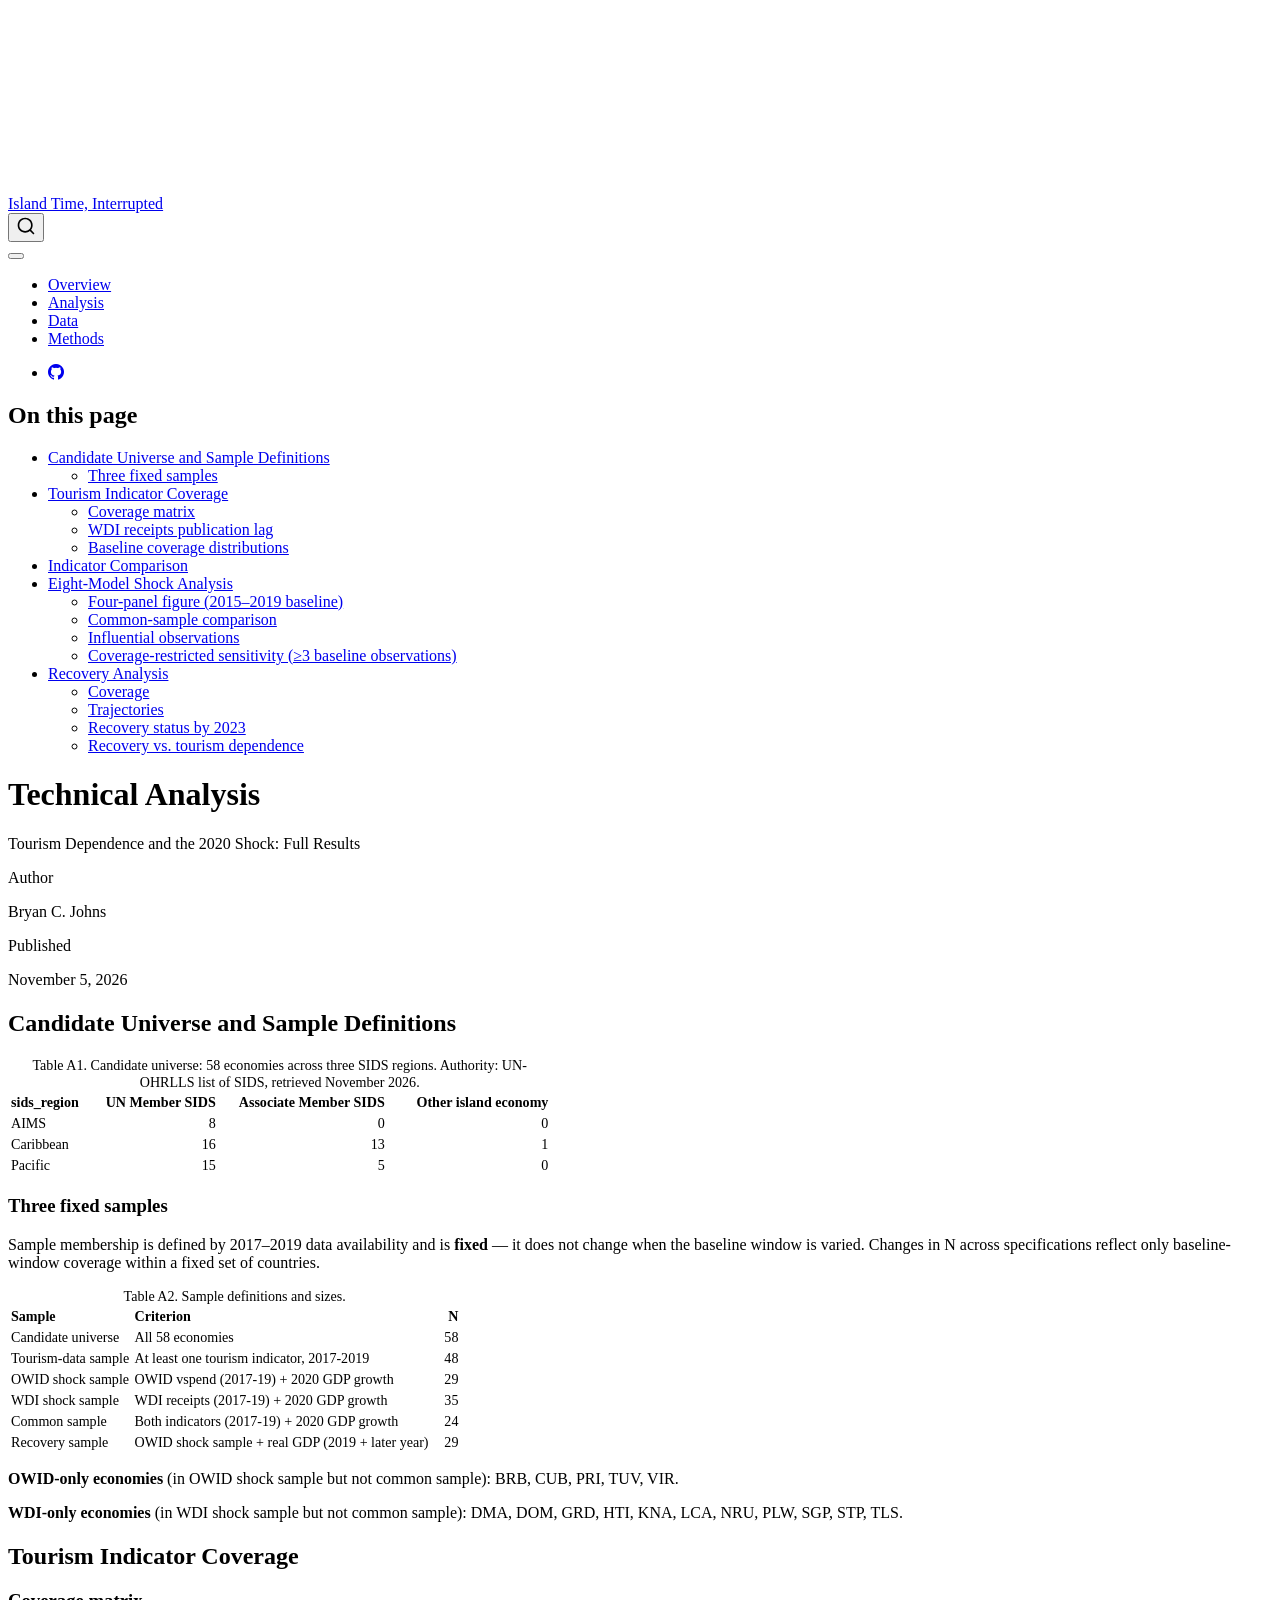
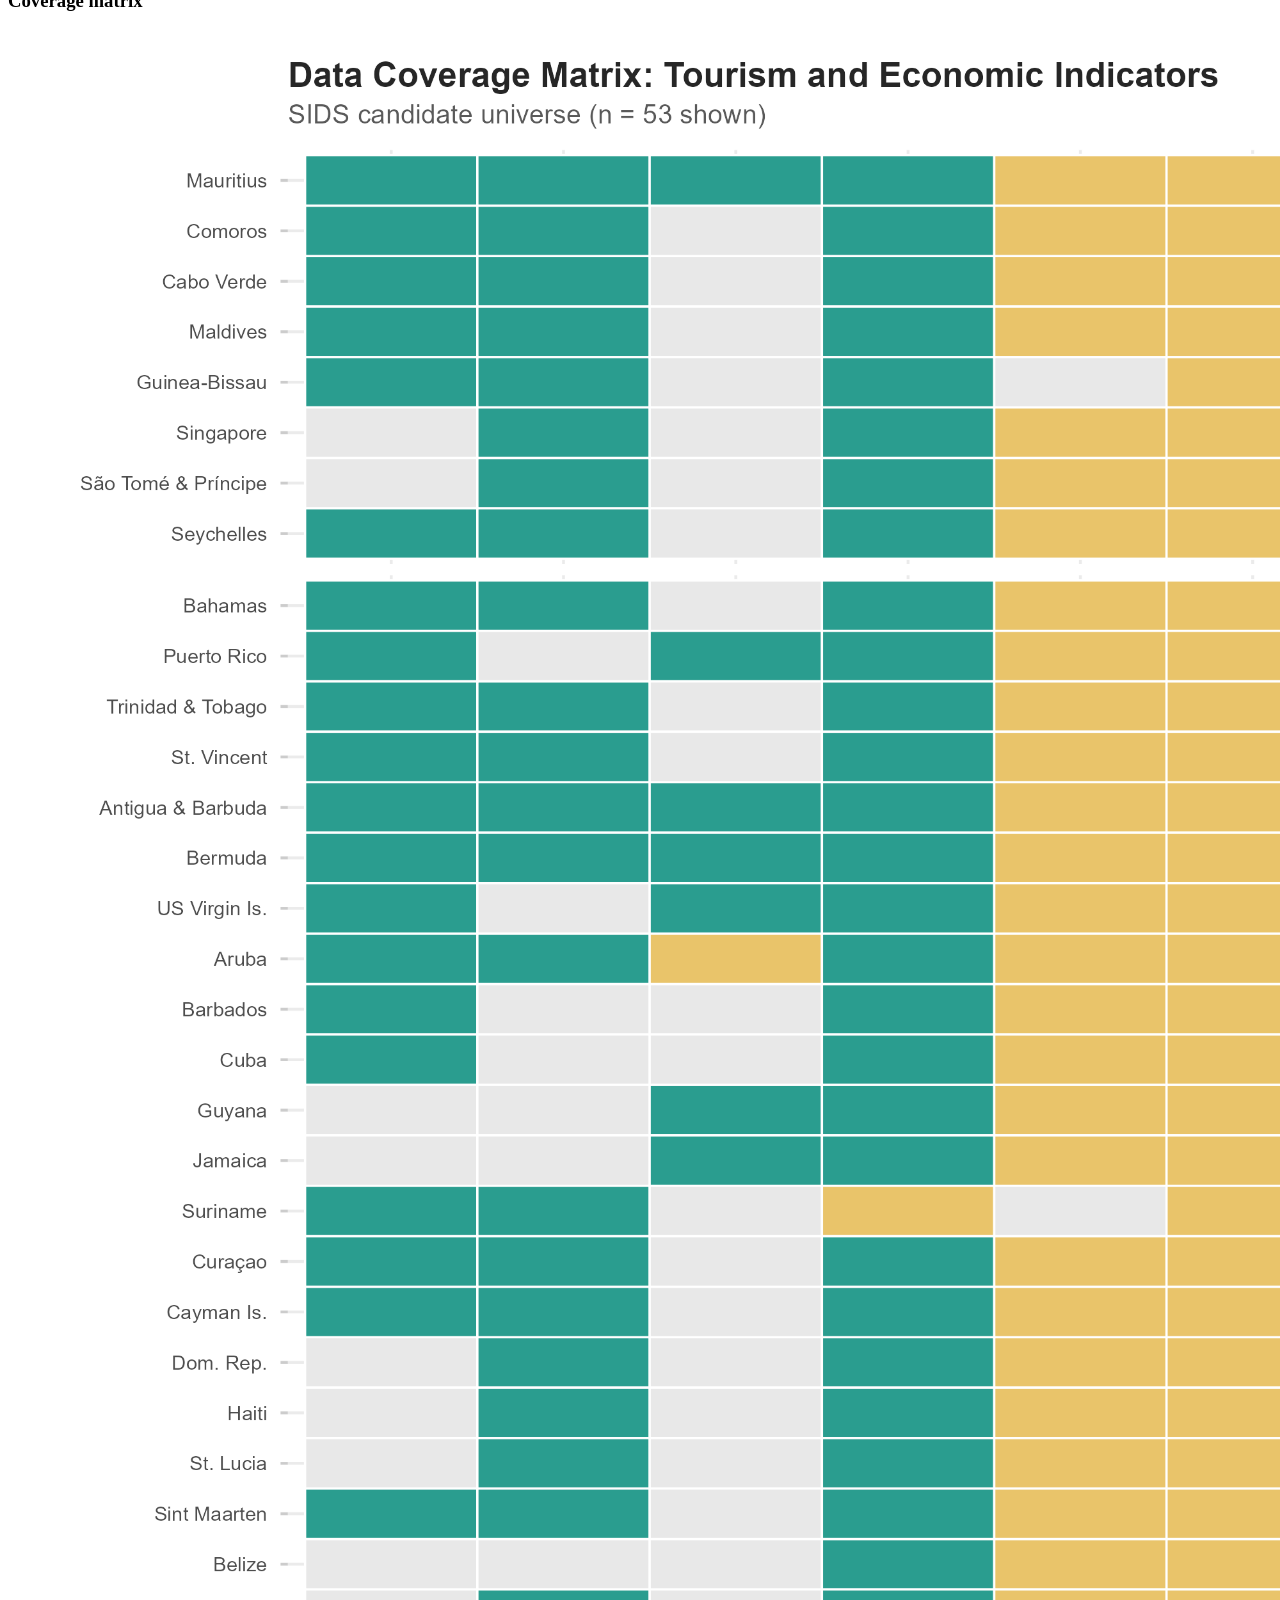
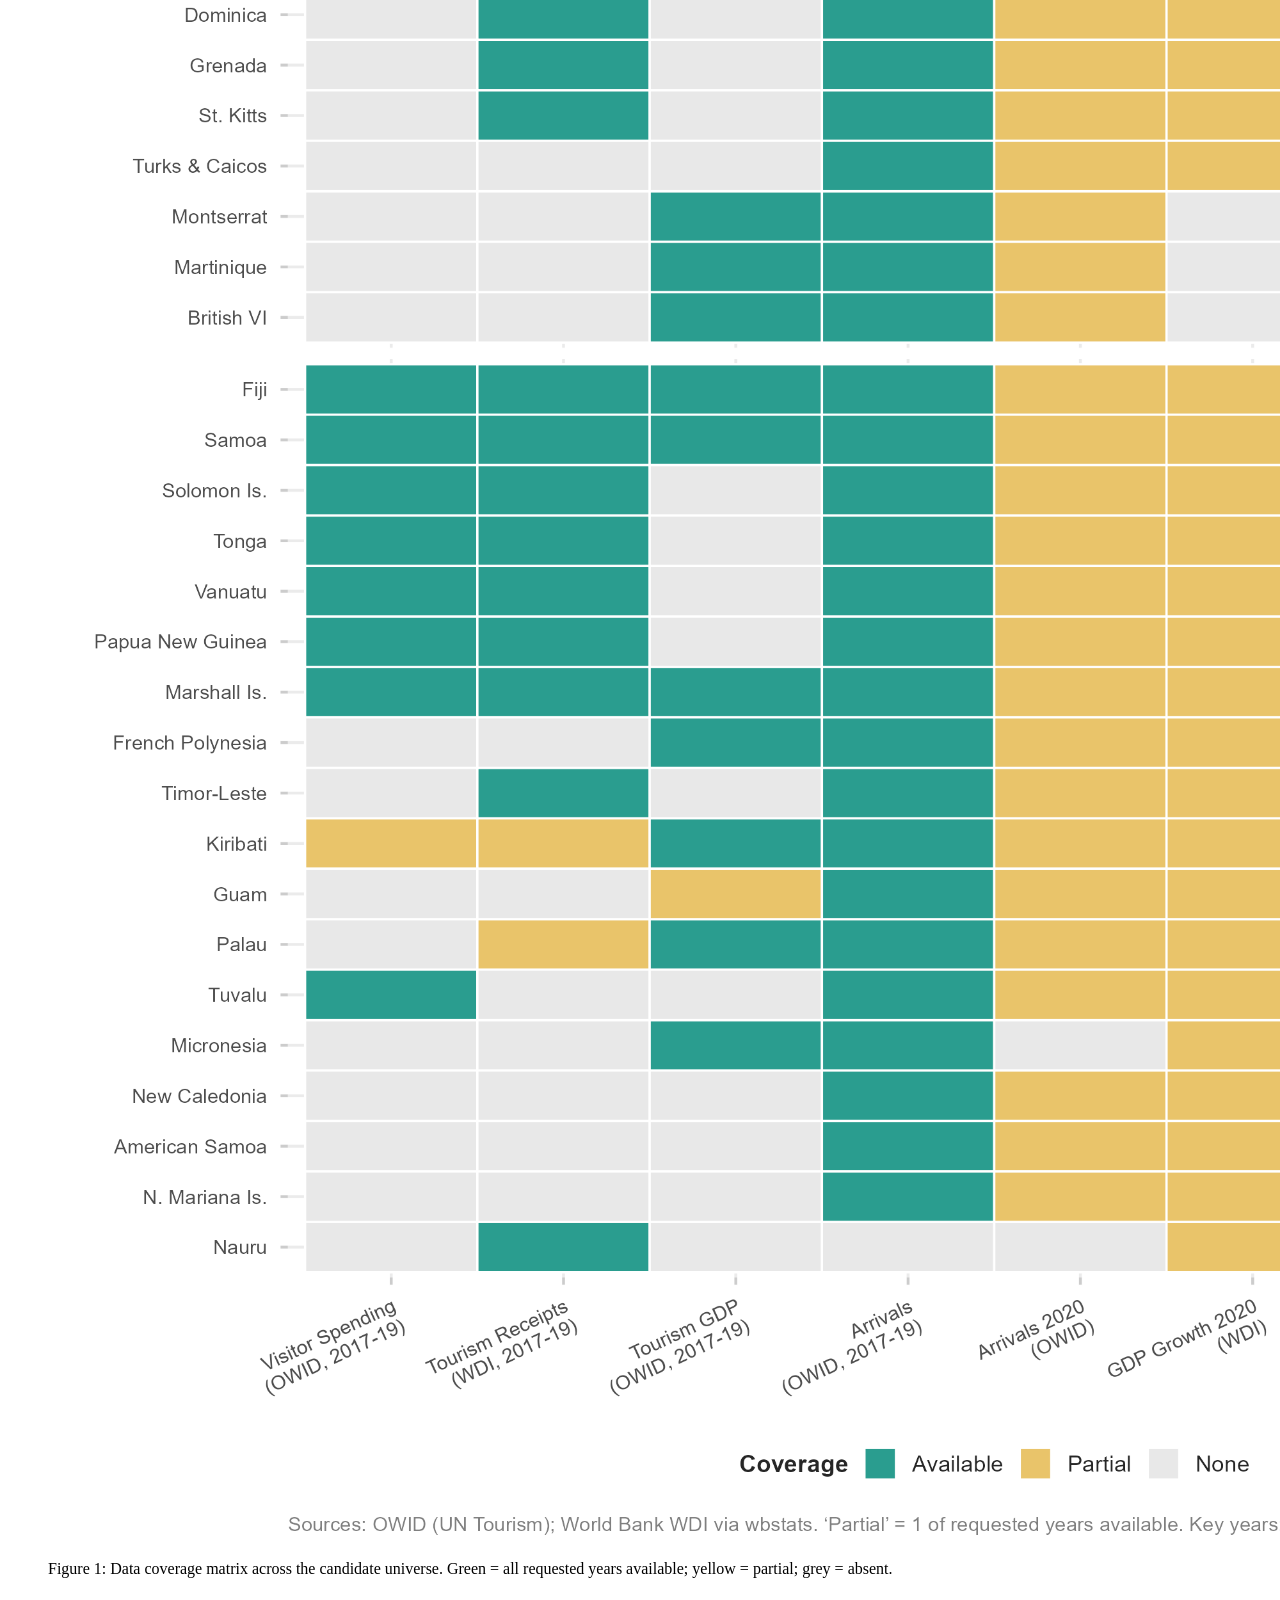
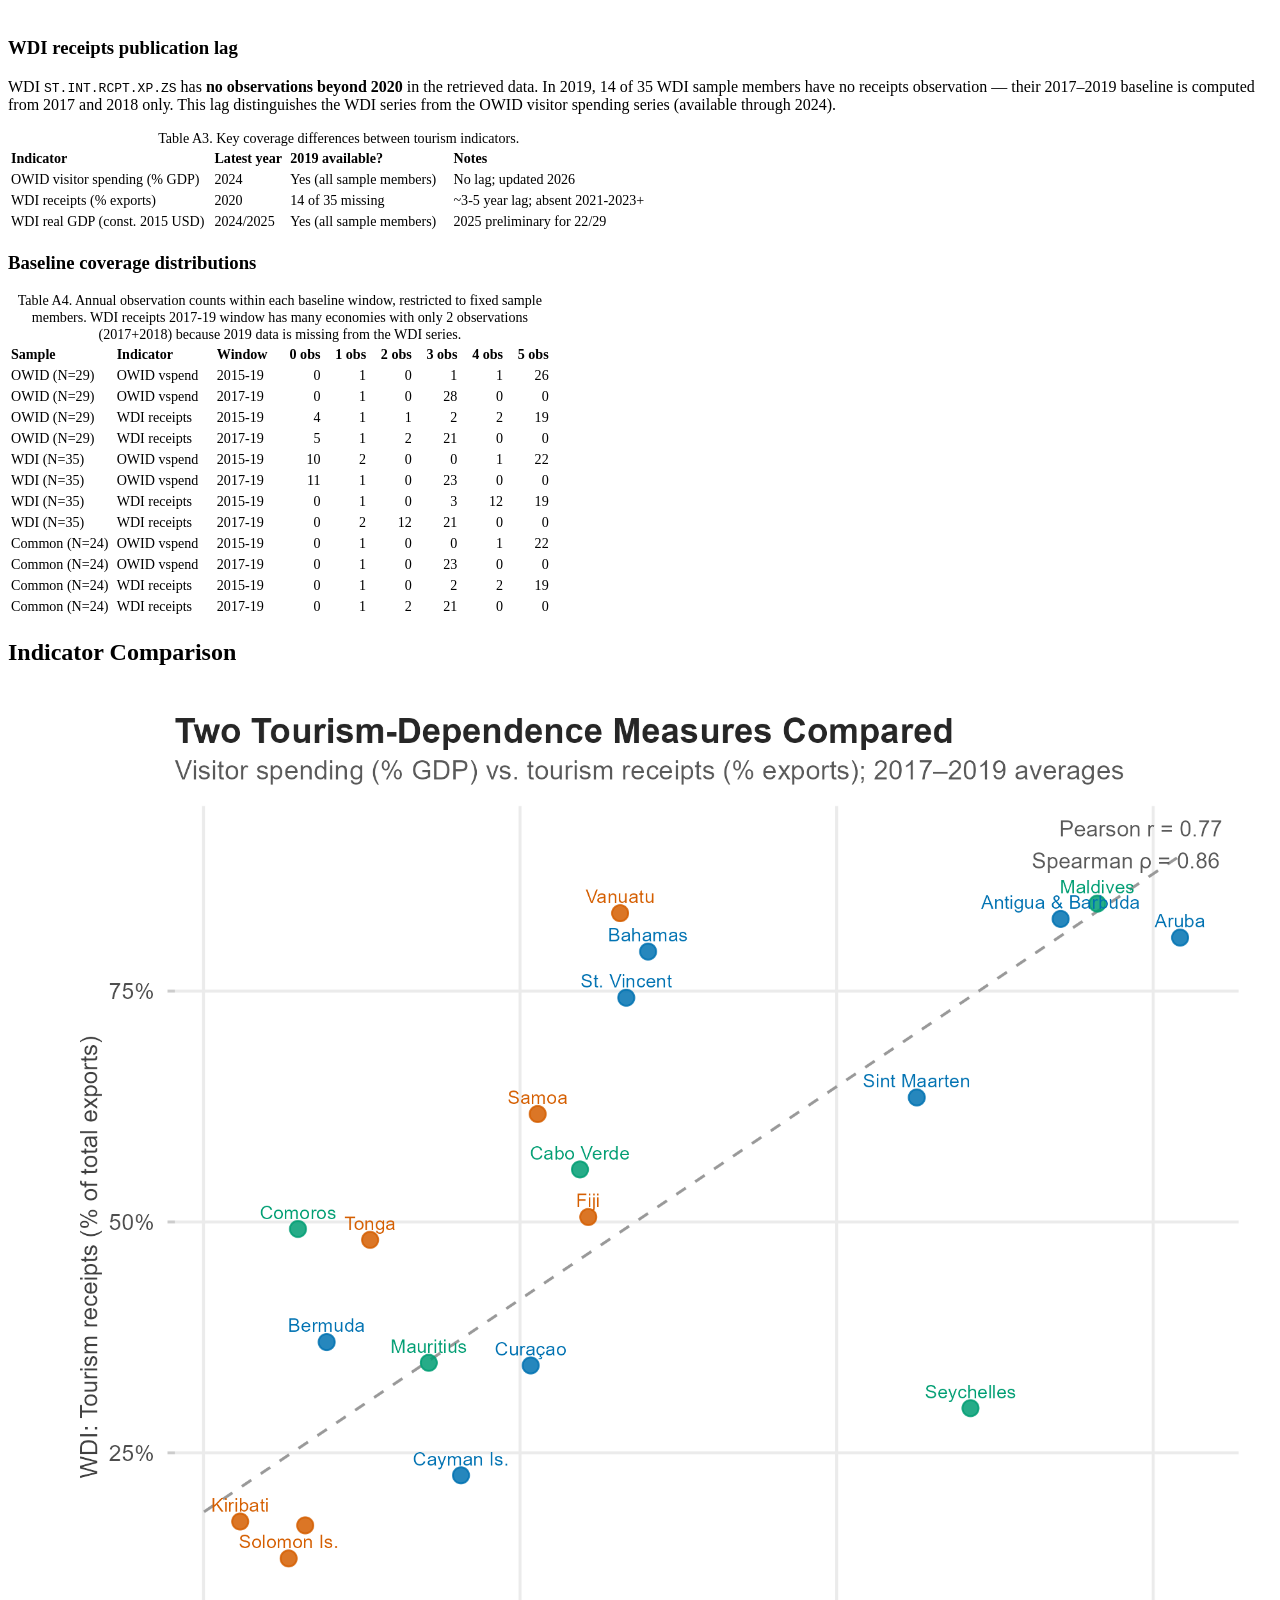
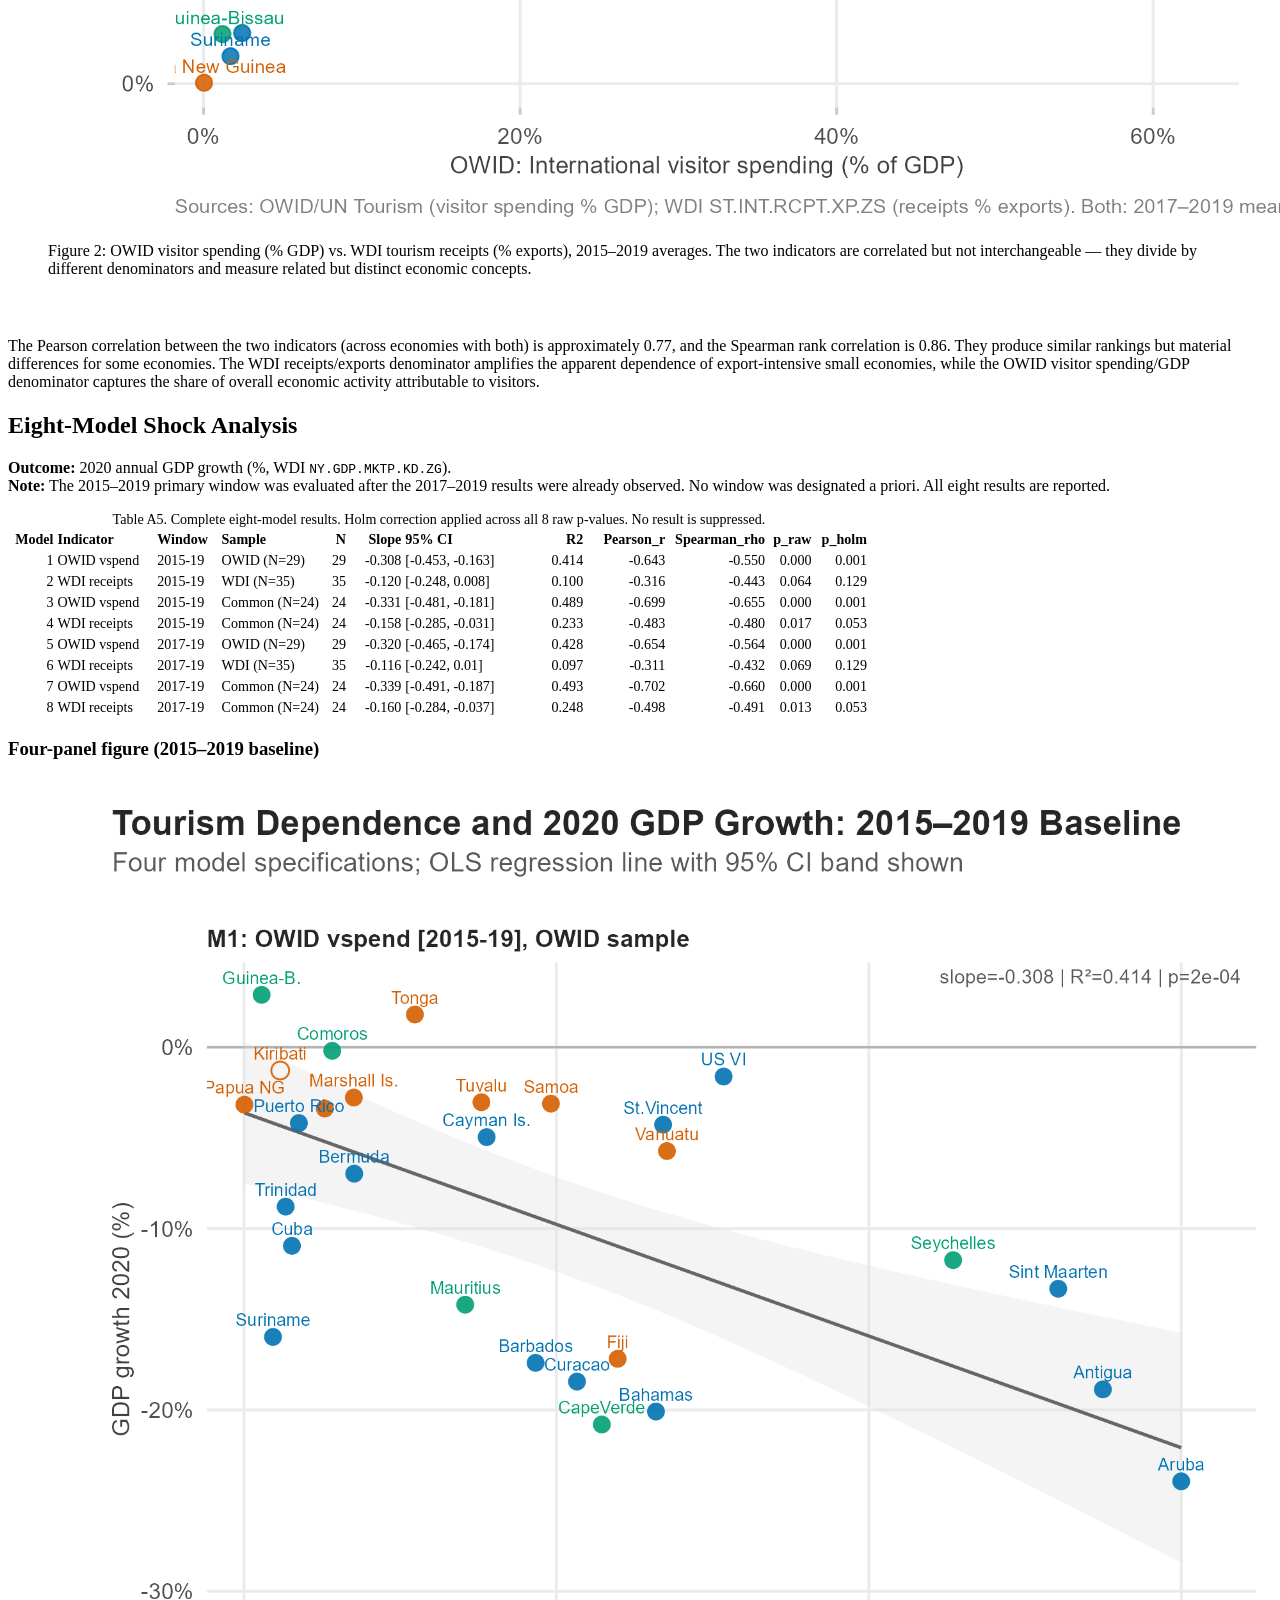
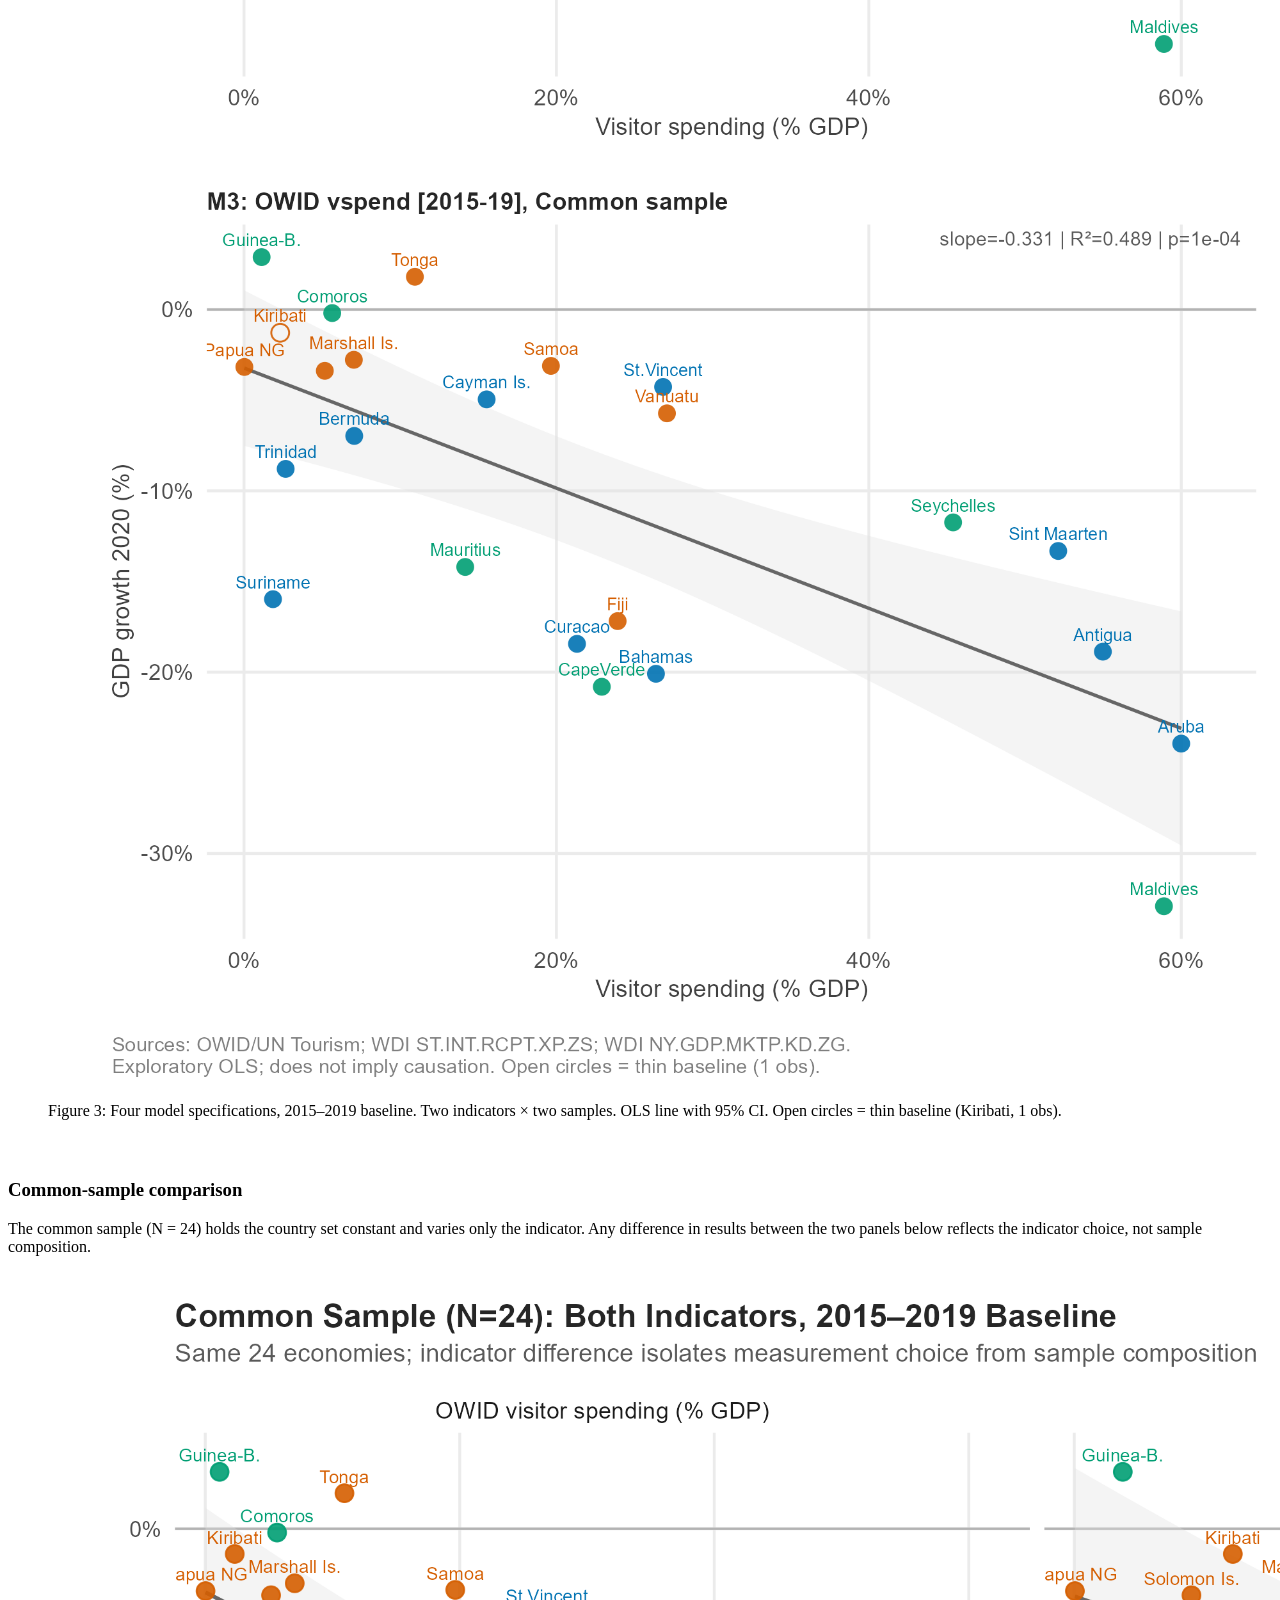
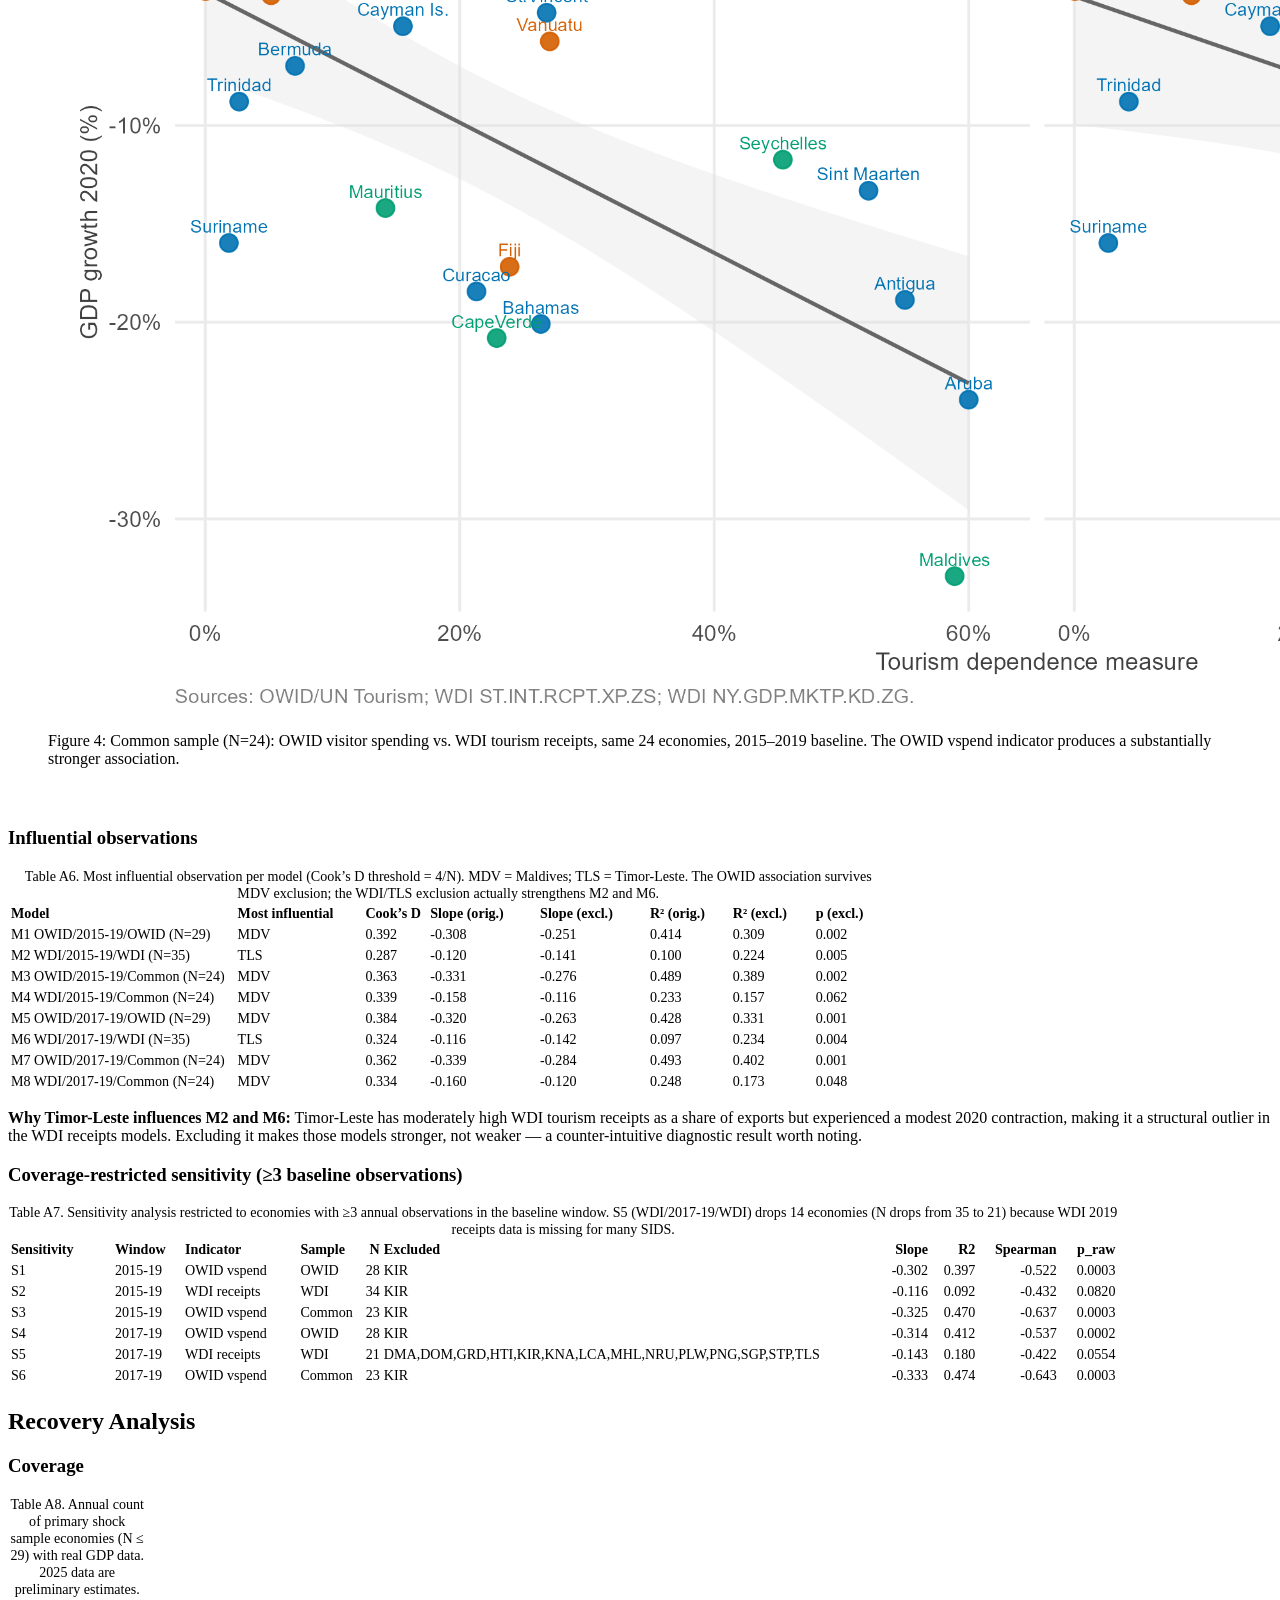
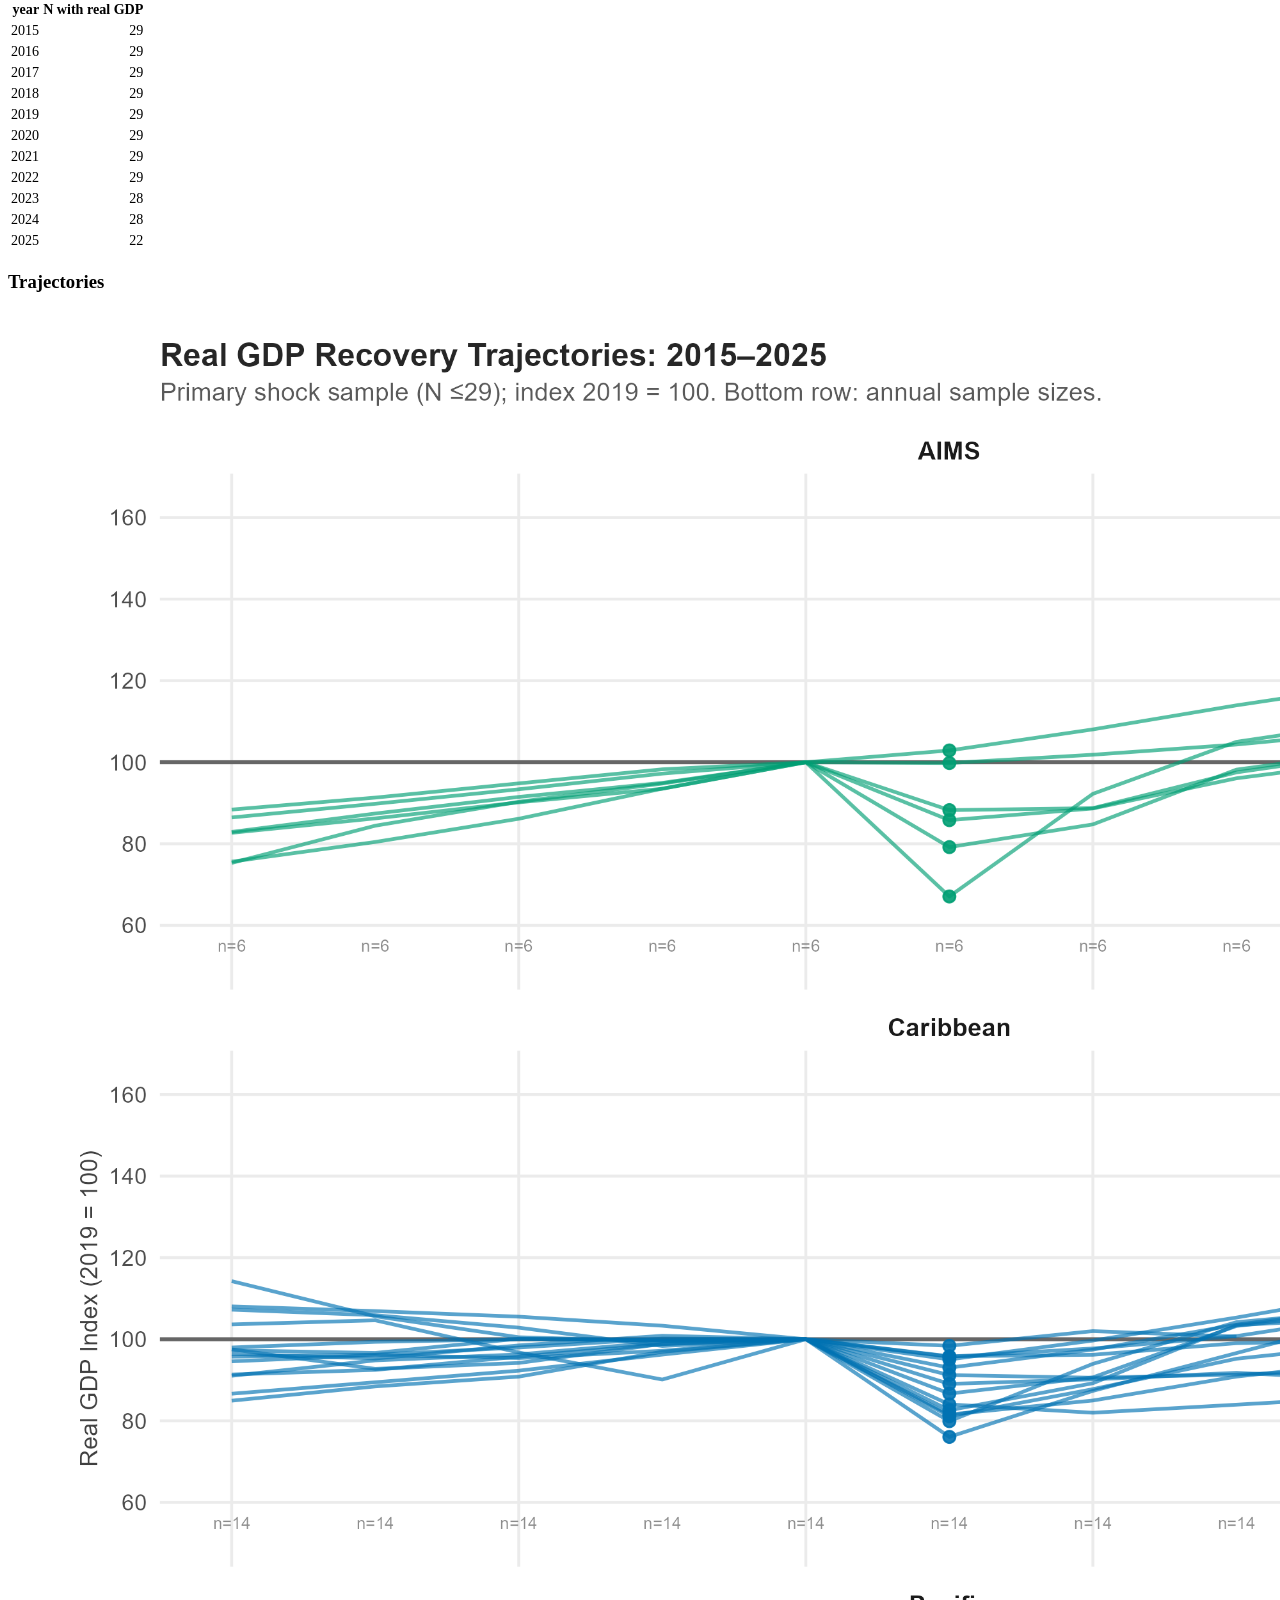
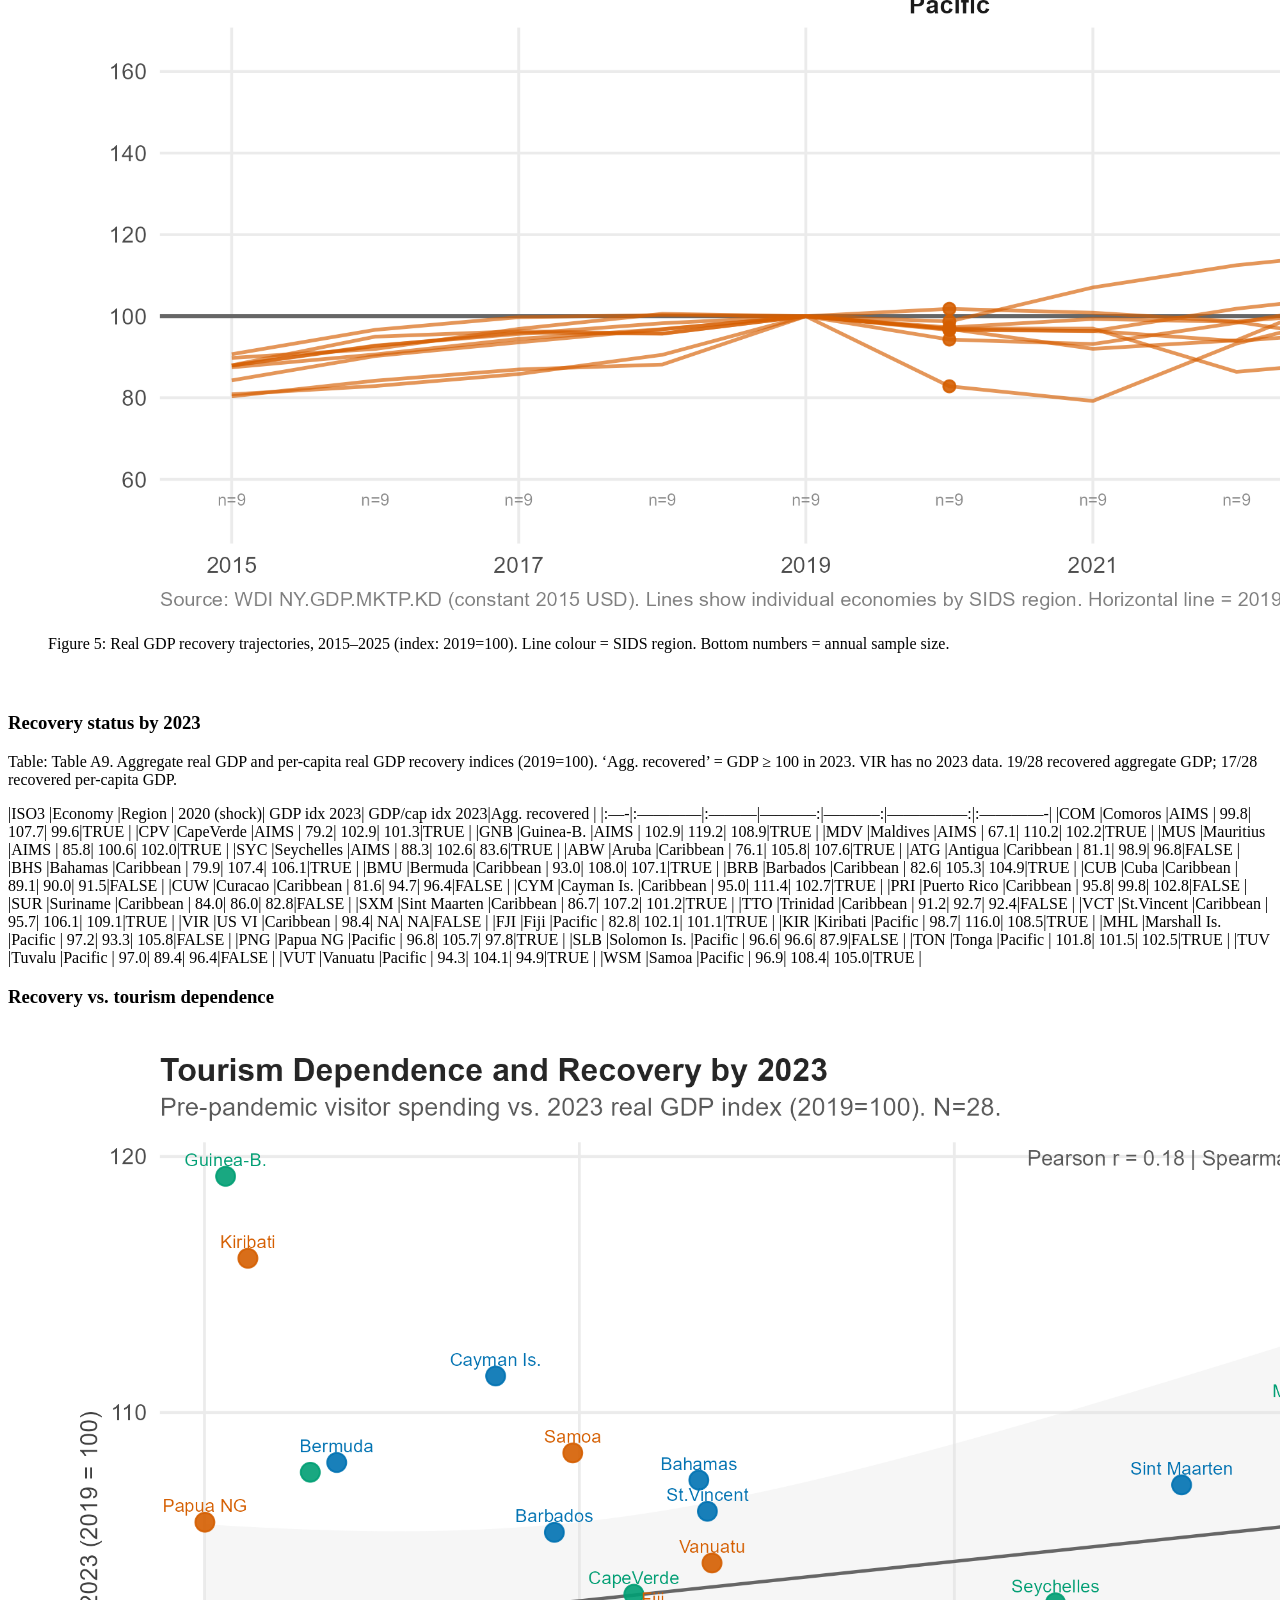
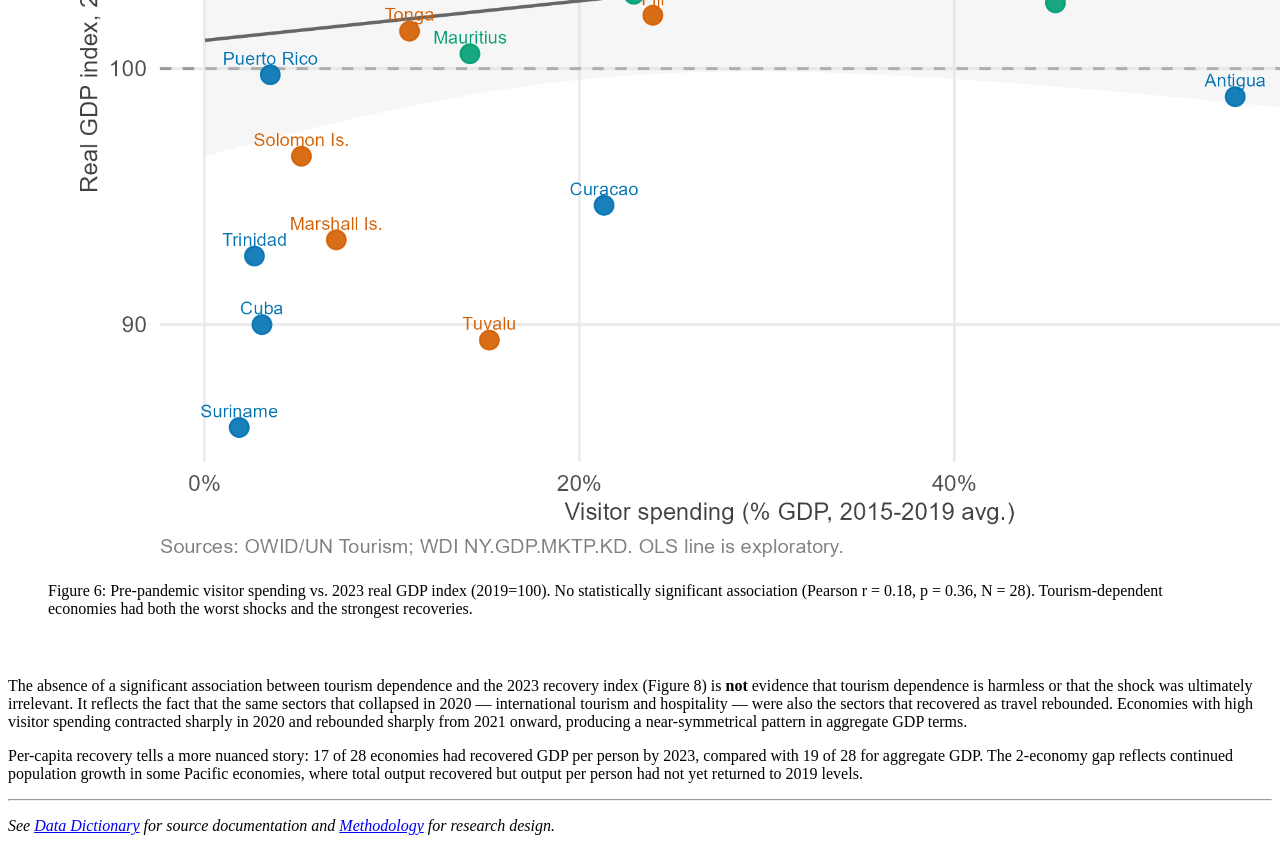
==== commit 67854764: "style: hide code blocks, auto-number figures" ====
--- a/docs/analysis.html
+++ b/docs/analysis.html
@@ -7,7 +7,7 @@
 <meta name="viewport" content="width=device-width, initial-scale=1.0, user-scalable=yes">
 
 <meta name="author" content="Bryan C. Johns">
-<meta name="dcterms.date" content="2026-11-04">
+<meta name="dcterms.date" content="2026-11-05">
 
 <title>Technical Analysis – Island Time, Interrupted</title>
 <style>
@@ -27,41 +27,6 @@
   width: 0.8em;
   margin: 0 0.8em 0.2em -1em; /* quarto-specific, see https://github.com/quarto-dev/quarto-cli/issues/4556 */ 
   vertical-align: middle;
-}
-/* CSS for syntax highlighting */
-html { -webkit-text-size-adjust: 100%; }
-pre > code.sourceCode { white-space: pre; position: relative; }
-pre > code.sourceCode > span { display: inline-block; line-height: 1.25; }
-pre > code.sourceCode > span:empty { height: 1.2em; }
-.sourceCode { overflow: visible; }
-code.sourceCode > span { color: inherit; text-decoration: inherit; }
-div.sourceCode { margin: 1em 0; }
-pre.sourceCode { margin: 0; }
-@media screen {
-div.sourceCode { overflow: auto; }
-}
-@media print {
-pre > code.sourceCode { white-space: pre-wrap; }
-pre > code.sourceCode > span { text-indent: -5em; padding-left: 5em; }
-}
-pre.numberSource code
-  { counter-reset: source-line 0; }
-pre.numberSource code > span
-  { position: relative; left: -4em; counter-increment: source-line; }
-pre.numberSource code > span > a:first-child::before
-  { content: counter(source-line);
-    position: relative; left: -1em; text-align: right; vertical-align: baseline;
-    border: none; display: inline-block;
-    -webkit-touch-callout: none; -webkit-user-select: none;
-    -khtml-user-select: none; -moz-user-select: none;
-    -ms-user-select: none; user-select: none;
-    padding: 0 4px; width: 4em;
-  }
-pre.numberSource { margin-left: 3em;  padding-left: 4px; }
-div.sourceCode
-  {   }
-@media screen {
-pre > code.sourceCode > span > a:first-child::before { text-decoration: underline; }
 }
 </style>
 
@@ -178,7 +143,7 @@
   </ul></li>
   <li><a href="#tourism-indicator-coverage" id="toc-tourism-indicator-coverage" class="nav-link" data-scroll-target="#tourism-indicator-coverage">Tourism Indicator Coverage</a>
   <ul class="collapse">
-  <li><a href="#figure-4-coverage-matrix" id="toc-figure-4-coverage-matrix" class="nav-link" data-scroll-target="#figure-4-coverage-matrix">Figure 4: Coverage matrix</a></li>
+  <li><a href="#coverage-matrix" id="toc-coverage-matrix" class="nav-link" data-scroll-target="#coverage-matrix">Coverage matrix</a></li>
   <li><a href="#wdi-receipts-publication-lag" id="toc-wdi-receipts-publication-lag" class="nav-link" data-scroll-target="#wdi-receipts-publication-lag">WDI receipts publication lag</a></li>
   <li><a href="#baseline-coverage-distributions" id="toc-baseline-coverage-distributions" class="nav-link" data-scroll-target="#baseline-coverage-distributions">Baseline coverage distributions</a></li>
   </ul></li>
@@ -193,7 +158,7 @@
   <li><a href="#recovery-analysis" id="toc-recovery-analysis" class="nav-link" data-scroll-target="#recovery-analysis">Recovery Analysis</a>
   <ul class="collapse">
   <li><a href="#coverage" id="toc-coverage" class="nav-link" data-scroll-target="#coverage">Coverage</a></li>
-  <li><a href="#figure-7-trajectories" id="toc-figure-7-trajectories" class="nav-link" data-scroll-target="#figure-7-trajectories">Figure 7: Trajectories</a></li>
+  <li><a href="#trajectories" id="toc-trajectories" class="nav-link" data-scroll-target="#trajectories">Trajectories</a></li>
   <li><a href="#recovery-status-by-2023" id="toc-recovery-status-by-2023" class="nav-link" data-scroll-target="#recovery-status-by-2023">Recovery status by 2023</a></li>
   <li><a href="#recovery-vs.-tourism-dependence" id="toc-recovery-vs.-tourism-dependence" class="nav-link" data-scroll-target="#recovery-vs.-tourism-dependence">Recovery vs.&nbsp;tourism dependence</a></li>
   </ul></li>
@@ -223,7 +188,7 @@
     <div>
     <div class="quarto-title-meta-heading">Published</div>
     <div class="quarto-title-meta-contents">
-      <p class="date">November 4, 2026</p>
+      <p class="date">November 5, 2026</p>
     </div>
   </div>
   
@@ -338,18 +303,18 @@
 </section>
 <section id="tourism-indicator-coverage" class="level2">
 <h2 class="anchored" data-anchor-id="tourism-indicator-coverage">Tourism Indicator Coverage</h2>
-<section id="figure-4-coverage-matrix" class="level3">
-<h3 class="anchored" data-anchor-id="figure-4-coverage-matrix">Figure 4: Coverage matrix</h3>
+<section id="coverage-matrix" class="level3">
+<h3 class="anchored" data-anchor-id="coverage-matrix">Coverage matrix</h3>
 <div class="cell">
-<details class="code-fold">
-<summary>Code</summary>
-<div class="code-copy-outer-scaffold"><div class="sourceCode cell-code" id="cb1"><pre class="sourceCode r code-with-copy"><code class="sourceCode r"><span id="cb1-1"><a href="#cb1-1" aria-hidden="true" tabindex="-1"></a>knitr<span class="sc">::</span><span class="fu">include_graphics</span>(<span class="fu">here</span>(<span class="st">"output"</span>,<span class="st">"figures"</span>,<span class="st">"fig4_coverage_matrix.png"</span>))</span></code></pre></div><button title="Copy to Clipboard" class="code-copy-button"><i class="bi"></i></button></div>
-</details>
 <div class="cell-output-display">
-<div class="quarto-figure quarto-figure-center">
-<figure class="figure">
-<p><img src="output/figures/fig4_coverage_matrix.png" class="img-fluid figure-img" width="1824"></p>
-<figcaption>Figure 4. Data coverage matrix across the candidate universe. Green = all requested years available; yellow = partial; grey = absent.</figcaption>
+<div id="fig-coverage-matrix" class="quarto-float quarto-figure quarto-figure-center anchored">
+<figure class="quarto-float quarto-float-fig figure">
+<div aria-describedby="fig-coverage-matrix-caption-0ceaefa1-69ba-4598-a22c-09a6ac19f8ca">
+<img src="output/figures/fig4_coverage_matrix.png" class="img-fluid figure-img" width="1824">
+</div>
+<figcaption class="quarto-float-caption-bottom quarto-float-caption quarto-float-fig" id="fig-coverage-matrix-caption-0ceaefa1-69ba-4598-a22c-09a6ac19f8ca">
+Figure&nbsp;1: Data coverage matrix across the candidate universe. Green = all requested years available; yellow = partial; grey = absent.
+</figcaption>
 </figure>
 </div>
 </div>
@@ -572,15 +537,15 @@
 <section id="indicator-comparison" class="level2">
 <h2 class="anchored" data-anchor-id="indicator-comparison">Indicator Comparison</h2>
 <div class="cell">
-<details class="code-fold">
-<summary>Code</summary>
-<div class="code-copy-outer-scaffold"><div class="sourceCode cell-code" id="cb2"><pre class="sourceCode r code-with-copy"><code class="sourceCode r"><span id="cb2-1"><a href="#cb2-1" aria-hidden="true" tabindex="-1"></a>knitr<span class="sc">::</span><span class="fu">include_graphics</span>(<span class="fu">here</span>(<span class="st">"output"</span>,<span class="st">"figures"</span>,<span class="st">"fig2_measure_comparison.png"</span>))</span></code></pre></div><button title="Copy to Clipboard" class="code-copy-button"><i class="bi"></i></button></div>
-</details>
 <div class="cell-output-display">
-<div class="quarto-figure quarto-figure-center">
-<figure class="figure">
-<p><img src="output/figures/fig2_measure_comparison.png" class="img-fluid figure-img" width="1440"></p>
-<figcaption>Figure 2. OWID visitor spending (% GDP) vs.&nbsp;WDI tourism receipts (% exports), 2015–2019 averages. The two indicators are correlated but not interchangeable — they divide by different denominators and measure related but distinct economic concepts.</figcaption>
+<div id="fig-indicator-comparison" class="quarto-float quarto-figure quarto-figure-center anchored">
+<figure class="quarto-float quarto-float-fig figure">
+<div aria-describedby="fig-indicator-comparison-caption-0ceaefa1-69ba-4598-a22c-09a6ac19f8ca">
+<img src="output/figures/fig2_measure_comparison.png" class="img-fluid figure-img" width="1440">
+</div>
+<figcaption class="quarto-float-caption-bottom quarto-float-caption quarto-float-fig" id="fig-indicator-comparison-caption-0ceaefa1-69ba-4598-a22c-09a6ac19f8ca">
+Figure&nbsp;2: OWID visitor spending (% GDP) vs.&nbsp;WDI tourism receipts (% exports), 2015–2019 averages. The two indicators are correlated but not interchangeable — they divide by different denominators and measure related but distinct economic concepts.
+</figcaption>
 </figure>
 </div>
 </div>
@@ -745,15 +710,15 @@
 <section id="four-panel-figure-20152019-baseline" class="level3">
 <h3 class="anchored" data-anchor-id="four-panel-figure-20152019-baseline">Four-panel figure (2015–2019 baseline)</h3>
 <div class="cell">
-<details class="code-fold">
-<summary>Code</summary>
-<div class="code-copy-outer-scaffold"><div class="sourceCode cell-code" id="cb3"><pre class="sourceCode r code-with-copy"><code class="sourceCode r"><span id="cb3-1"><a href="#cb3-1" aria-hidden="true" tabindex="-1"></a>knitr<span class="sc">::</span><span class="fu">include_graphics</span>(<span class="fu">here</span>(<span class="st">"output"</span>,<span class="st">"figures"</span>,<span class="st">"fig5_shock_4panel_1519.png"</span>))</span></code></pre></div><button title="Copy to Clipboard" class="code-copy-button"><i class="bi"></i></button></div>
-</details>
 <div class="cell-output-display">
-<div class="quarto-figure quarto-figure-center">
-<figure class="figure">
-<p><img src="output/figures/fig5_shock_4panel_1519.png" class="img-fluid figure-img" width="2496"></p>
-<figcaption>Figure 5. Four model specifications, 2015–2019 baseline. Two indicators × two samples. OLS line with 95% CI. Open circles = thin baseline (Kiribati, 1 obs).</figcaption>
+<div id="fig-shock-four-panel" class="quarto-float quarto-figure quarto-figure-center anchored">
+<figure class="quarto-float quarto-float-fig figure">
+<div aria-describedby="fig-shock-four-panel-caption-0ceaefa1-69ba-4598-a22c-09a6ac19f8ca">
+<img src="output/figures/fig5_shock_4panel_1519.png" class="img-fluid figure-img" width="2496">
+</div>
+<figcaption class="quarto-float-caption-bottom quarto-float-caption quarto-float-fig" id="fig-shock-four-panel-caption-0ceaefa1-69ba-4598-a22c-09a6ac19f8ca">
+Figure&nbsp;3: Four model specifications, 2015–2019 baseline. Two indicators × two samples. OLS line with 95% CI. Open circles = thin baseline (Kiribati, 1 obs).
+</figcaption>
 </figure>
 </div>
 </div>
@@ -763,15 +728,15 @@
 <h3 class="anchored" data-anchor-id="common-sample-comparison">Common-sample comparison</h3>
 <p>The common sample (N = 24) holds the country set constant and varies only the indicator. Any difference in results between the two panels below reflects the indicator choice, not sample composition.</p>
 <div class="cell">
-<details class="code-fold">
-<summary>Code</summary>
-<div class="code-copy-outer-scaffold"><div class="sourceCode cell-code" id="cb4"><pre class="sourceCode r code-with-copy"><code class="sourceCode r"><span id="cb4-1"><a href="#cb4-1" aria-hidden="true" tabindex="-1"></a>knitr<span class="sc">::</span><span class="fu">include_graphics</span>(<span class="fu">here</span>(<span class="st">"output"</span>,<span class="st">"figures"</span>,<span class="st">"fig6_common_sample_comparison.png"</span>))</span></code></pre></div><button title="Copy to Clipboard" class="code-copy-button"><i class="bi"></i></button></div>
-</details>
 <div class="cell-output-display">
-<div class="quarto-figure quarto-figure-center">
-<figure class="figure">
-<p><img src="output/figures/fig6_common_sample_comparison.png" class="img-fluid figure-img" width="2112"></p>
-<figcaption>Figure 6. Common sample (N=24): OWID visitor spending vs.&nbsp;WDI tourism receipts, same 24 economies, 2015–2019 baseline. The OWID vspend indicator produces a substantially stronger association.</figcaption>
+<div id="fig-common-sample" class="quarto-float quarto-figure quarto-figure-center anchored">
+<figure class="quarto-float quarto-float-fig figure">
+<div aria-describedby="fig-common-sample-caption-0ceaefa1-69ba-4598-a22c-09a6ac19f8ca">
+<img src="output/figures/fig6_common_sample_comparison.png" class="img-fluid figure-img" width="2112">
+</div>
+<figcaption class="quarto-float-caption-bottom quarto-float-caption quarto-float-fig" id="fig-common-sample-caption-0ceaefa1-69ba-4598-a22c-09a6ac19f8ca">
+Figure&nbsp;4: Common sample (N=24): OWID visitor spending vs.&nbsp;WDI tourism receipts, same 24 economies, 2015–2019 baseline. The OWID vspend indicator produces a substantially stronger association.
+</figcaption>
 </figure>
 </div>
 </div>
@@ -1067,18 +1032,18 @@
 </div>
 </div>
 </section>
-<section id="figure-7-trajectories" class="level3">
-<h3 class="anchored" data-anchor-id="figure-7-trajectories">Figure 7: Trajectories</h3>
+<section id="trajectories" class="level3">
+<h3 class="anchored" data-anchor-id="trajectories">Trajectories</h3>
 <div class="cell">
-<details class="code-fold">
-<summary>Code</summary>
-<div class="code-copy-outer-scaffold"><div class="sourceCode cell-code" id="cb5"><pre class="sourceCode r code-with-copy"><code class="sourceCode r"><span id="cb5-1"><a href="#cb5-1" aria-hidden="true" tabindex="-1"></a>knitr<span class="sc">::</span><span class="fu">include_graphics</span>(<span class="fu">here</span>(<span class="st">"output"</span>,<span class="st">"figures"</span>,<span class="st">"fig7_recovery_trajectories.png"</span>))</span></code></pre></div><button title="Copy to Clipboard" class="code-copy-button"><i class="bi"></i></button></div>
-</details>
 <div class="cell-output-display">
-<div class="quarto-figure quarto-figure-center">
-<figure class="figure">
-<p><img src="output/figures/fig7_recovery_trajectories.png" class="img-fluid figure-img" width="1728"></p>
-<figcaption>Figure 7. Real GDP recovery trajectories, 2015–2025 (index: 2019=100). Line colour = SIDS region. Bottom numbers = annual sample size.</figcaption>
+<div id="fig-recovery-trajectories" class="quarto-float quarto-figure quarto-figure-center anchored">
+<figure class="quarto-float quarto-float-fig figure">
+<div aria-describedby="fig-recovery-trajectories-caption-0ceaefa1-69ba-4598-a22c-09a6ac19f8ca">
+<img src="output/figures/fig7_recovery_trajectories.png" class="img-fluid figure-img" width="1728">
+</div>
+<figcaption class="quarto-float-caption-bottom quarto-float-caption quarto-float-fig" id="fig-recovery-trajectories-caption-0ceaefa1-69ba-4598-a22c-09a6ac19f8ca">
+Figure&nbsp;5: Real GDP recovery trajectories, 2015–2025 (index: 2019=100). Line colour = SIDS region. Bottom numbers = annual sample size.
+</figcaption>
 </figure>
 </div>
 </div>
@@ -1096,15 +1061,15 @@
 <section id="recovery-vs.-tourism-dependence" class="level3">
 <h3 class="anchored" data-anchor-id="recovery-vs.-tourism-dependence">Recovery vs.&nbsp;tourism dependence</h3>
 <div class="cell">
-<details class="code-fold">
-<summary>Code</summary>
-<div class="code-copy-outer-scaffold"><div class="sourceCode cell-code" id="cb6"><pre class="sourceCode r code-with-copy"><code class="sourceCode r"><span id="cb6-1"><a href="#cb6-1" aria-hidden="true" tabindex="-1"></a>knitr<span class="sc">::</span><span class="fu">include_graphics</span>(<span class="fu">here</span>(<span class="st">"output"</span>,<span class="st">"figures"</span>,<span class="st">"fig8_recovery_vs_tourism.png"</span>))</span></code></pre></div><button title="Copy to Clipboard" class="code-copy-button"><i class="bi"></i></button></div>
-</details>
 <div class="cell-output-display">
-<div class="quarto-figure quarto-figure-center">
-<figure class="figure">
-<p><img src="output/figures/fig8_recovery_vs_tourism.png" class="img-fluid figure-img" width="1632"></p>
-<figcaption>Figure 8. Pre-pandemic visitor spending vs.&nbsp;2023 real GDP index (2019=100). No statistically significant association (Pearson r = 0.18, p = 0.36, N = 28). Tourism-dependent economies had both the worst shocks and the strongest recoveries.</figcaption>
+<div id="fig-recovery-vs-tourism" class="quarto-float quarto-figure quarto-figure-center anchored">
+<figure class="quarto-float quarto-float-fig figure">
+<div aria-describedby="fig-recovery-vs-tourism-caption-0ceaefa1-69ba-4598-a22c-09a6ac19f8ca">
+<img src="output/figures/fig8_recovery_vs_tourism.png" class="img-fluid figure-img" width="1632">
+</div>
+<figcaption class="quarto-float-caption-bottom quarto-float-caption quarto-float-fig" id="fig-recovery-vs-tourism-caption-0ceaefa1-69ba-4598-a22c-09a6ac19f8ca">
+Figure&nbsp;6: Pre-pandemic visitor spending vs.&nbsp;2023 real GDP index (2019=100). No statistically significant association (Pearson r = 0.18, p = 0.36, N = 28). Tourism-dependent economies had both the worst shocks and the strongest recoveries.
+</figcaption>
 </figure>
 </div>
 </div>
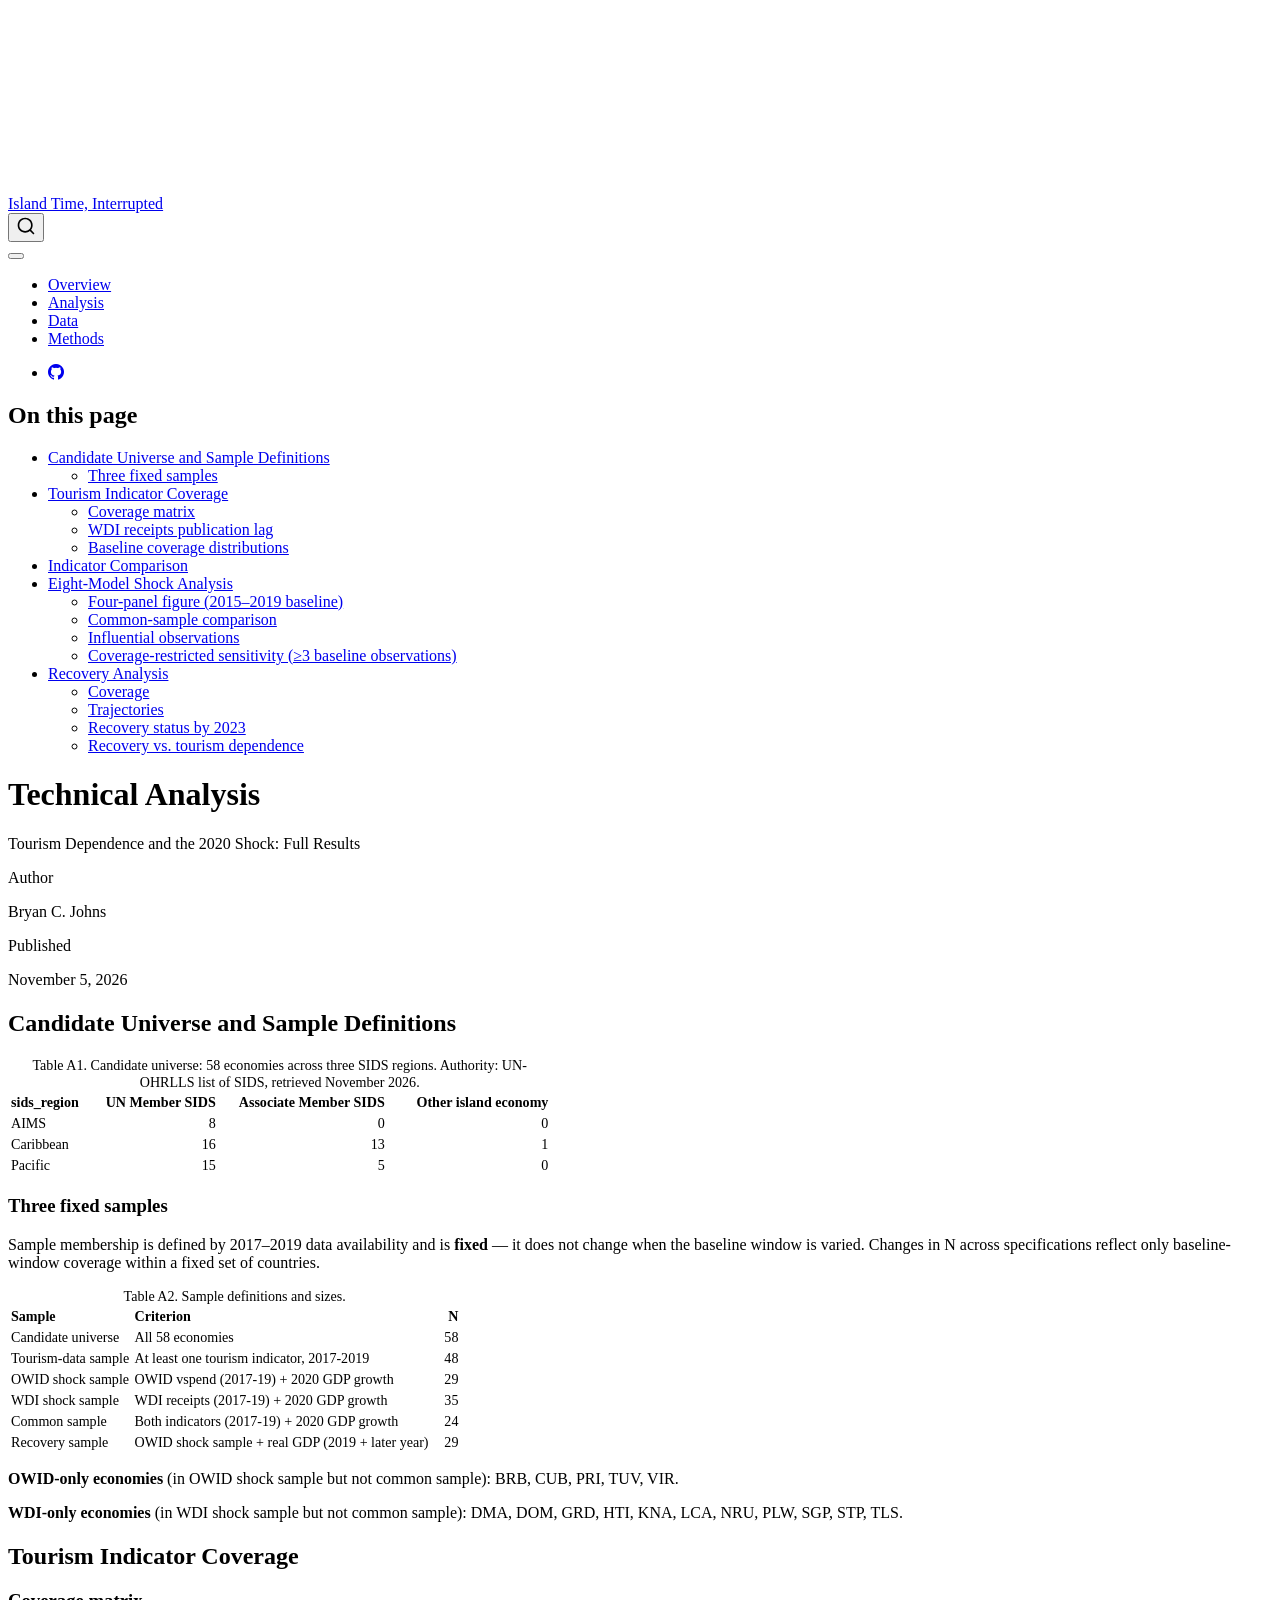
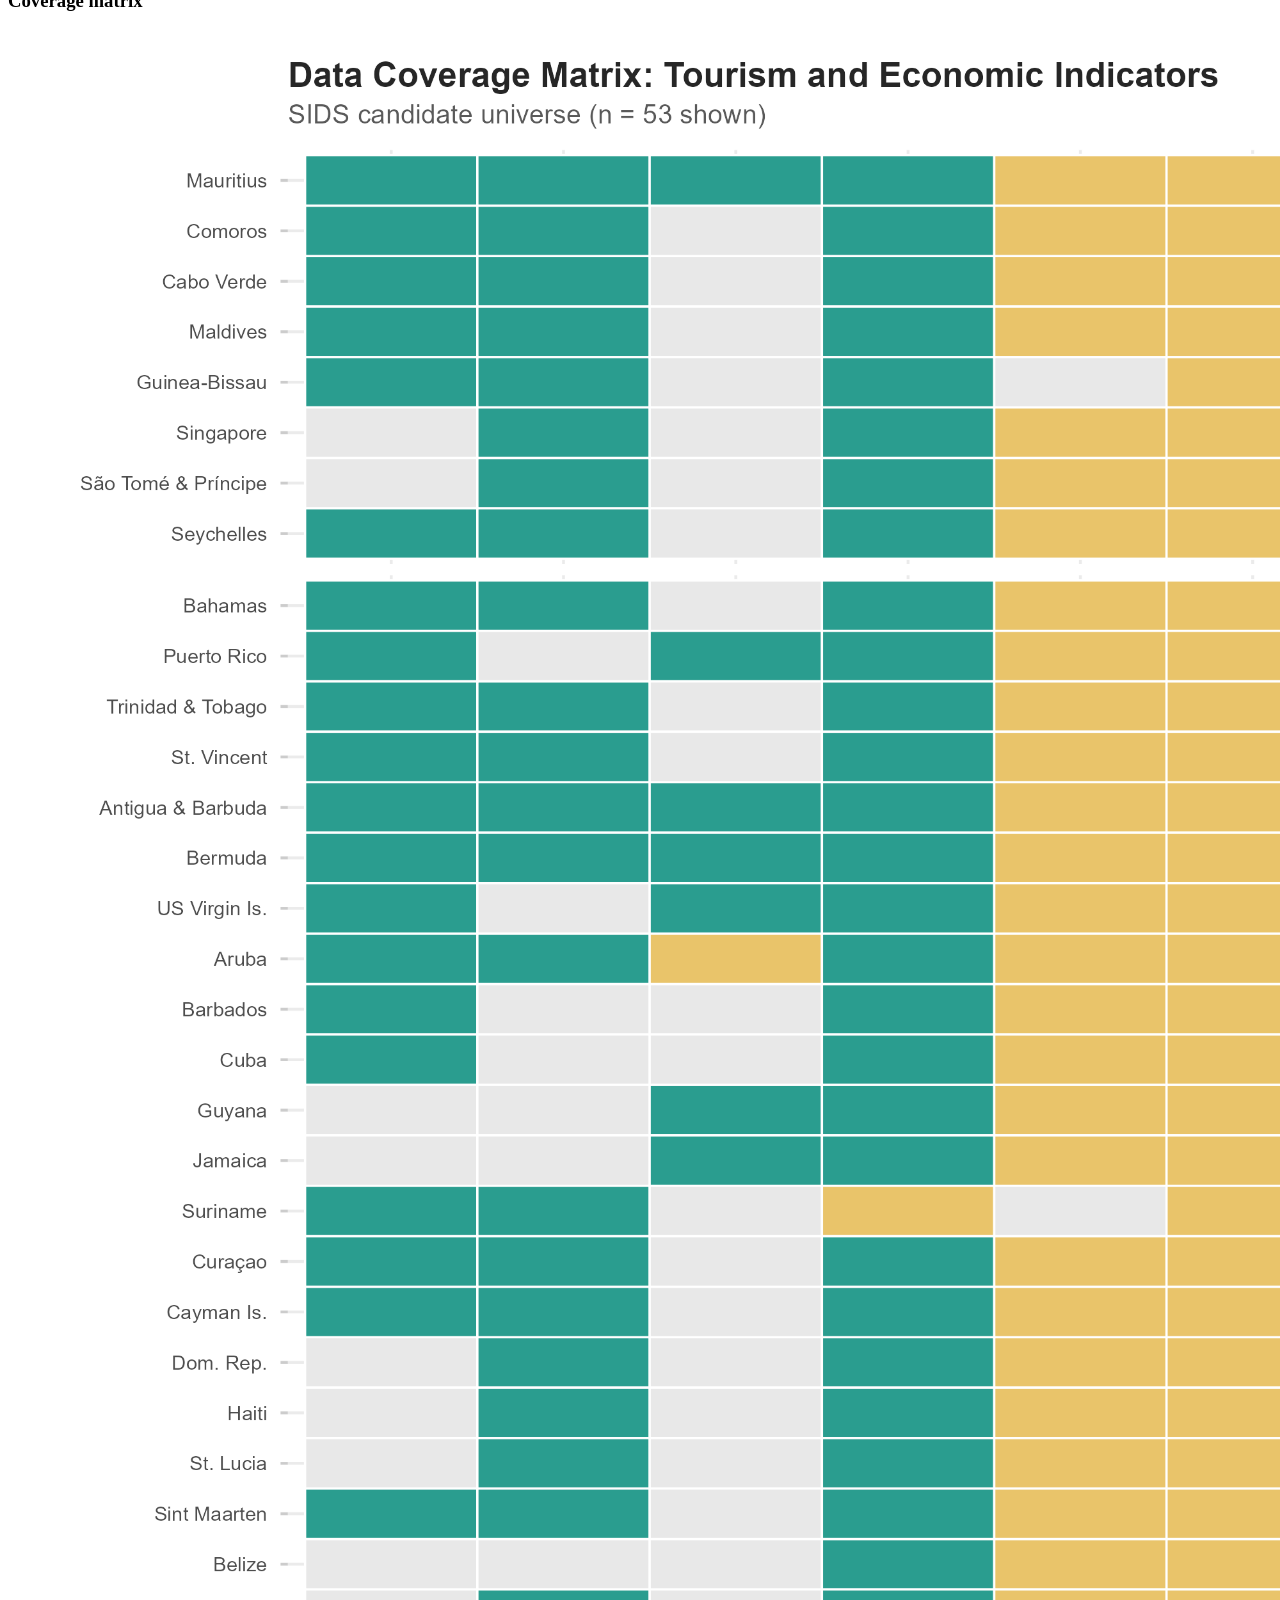
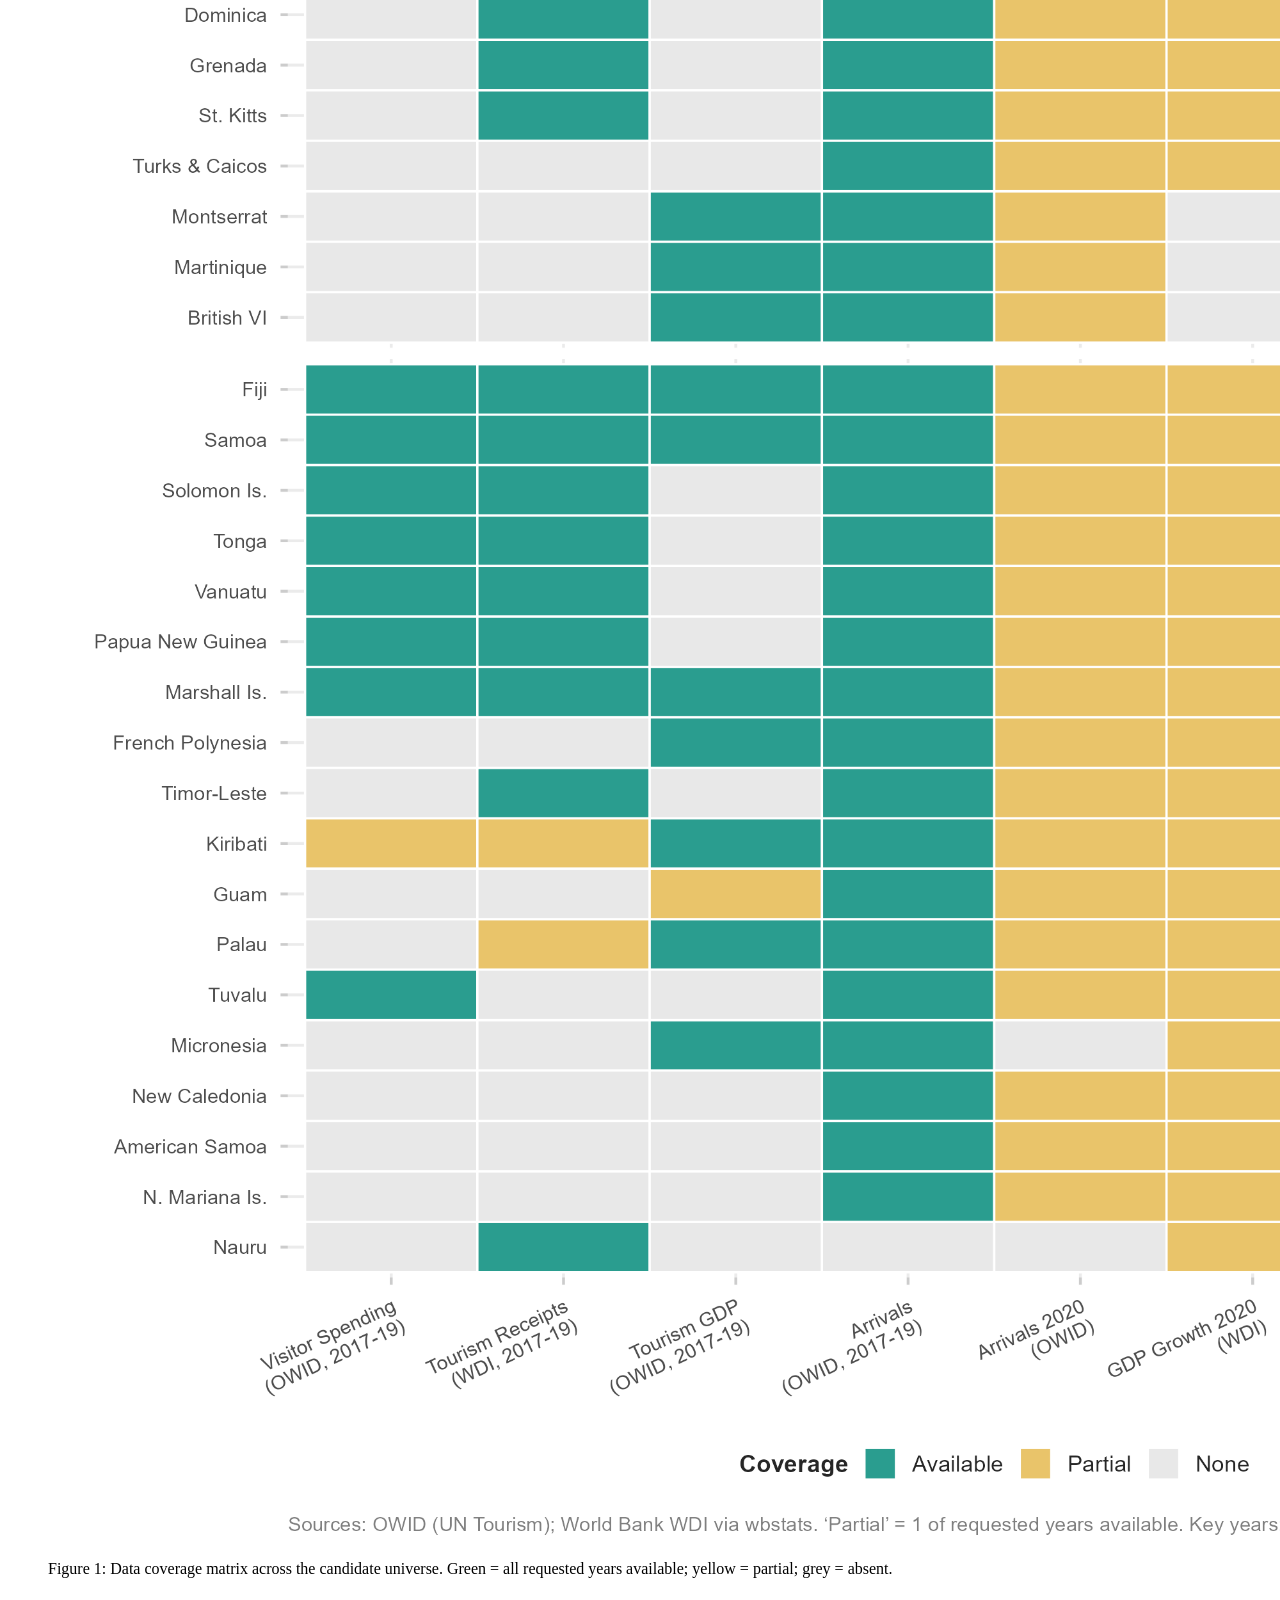
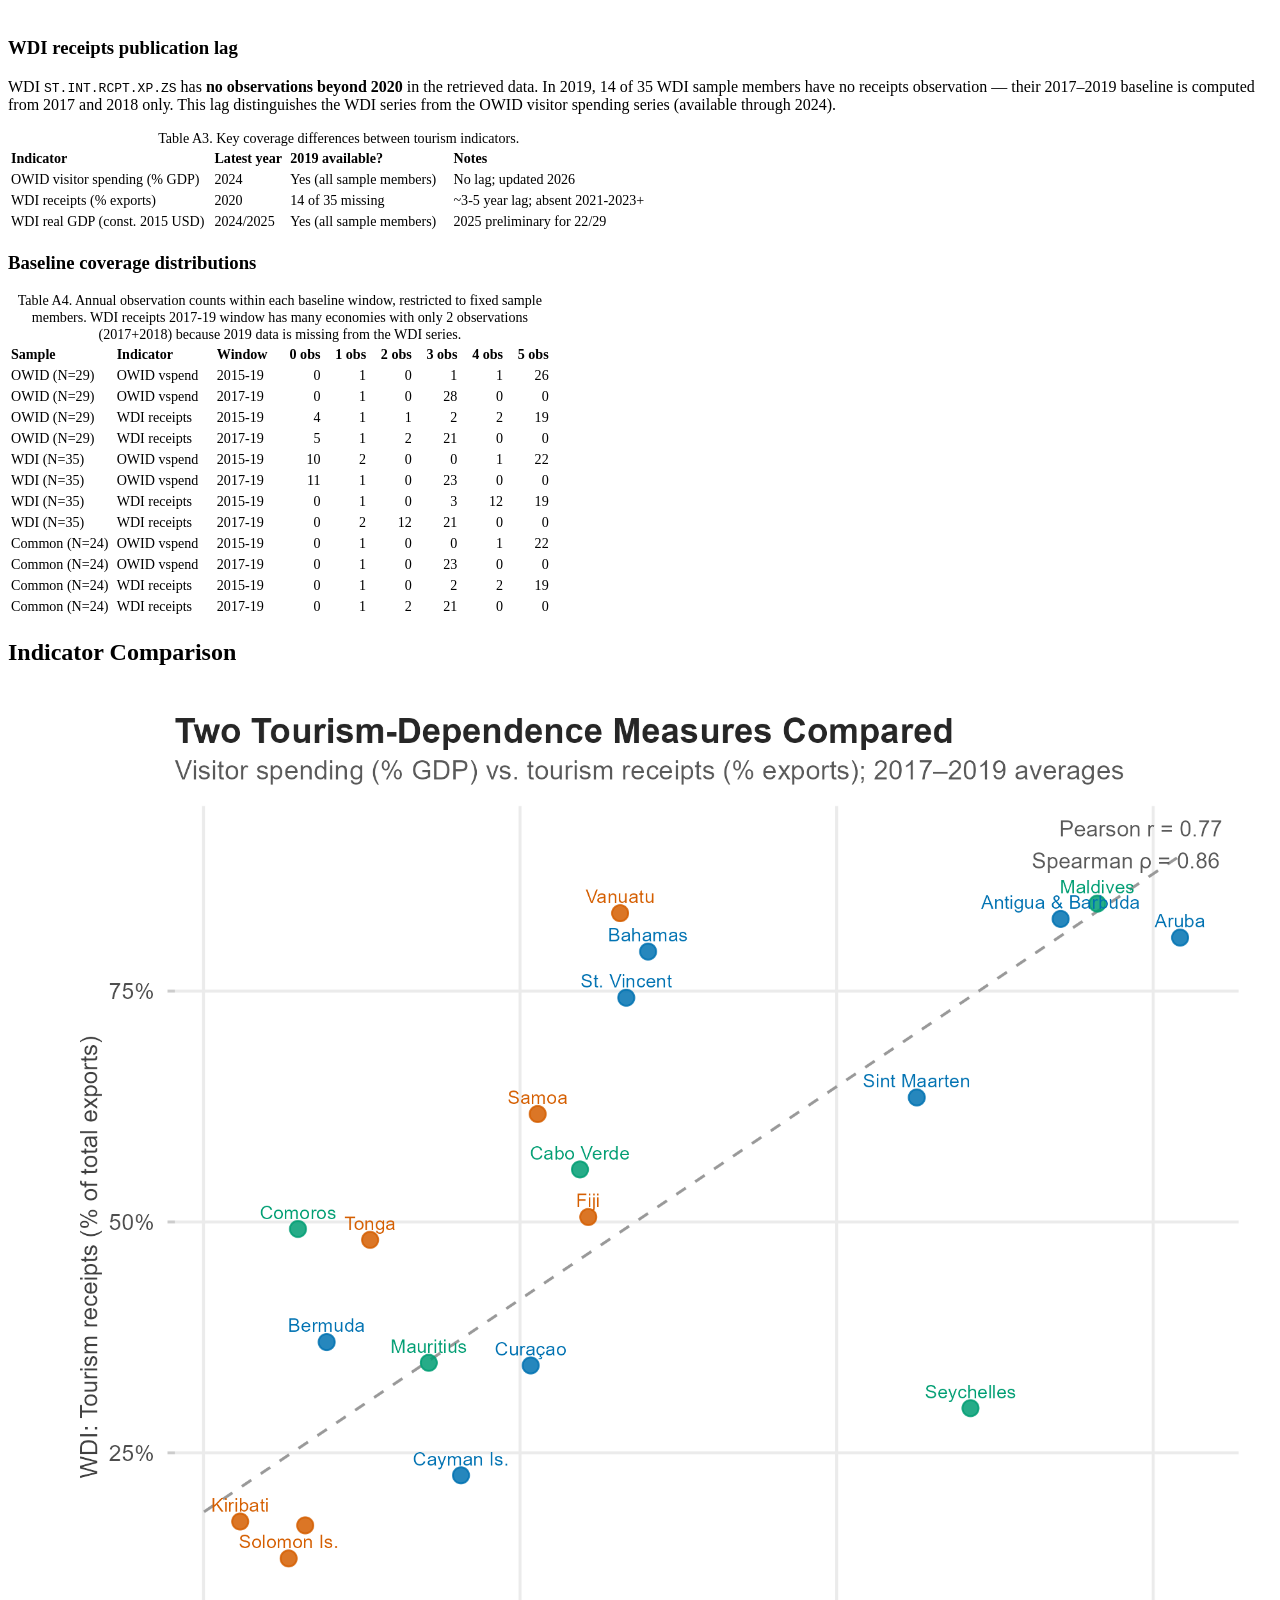
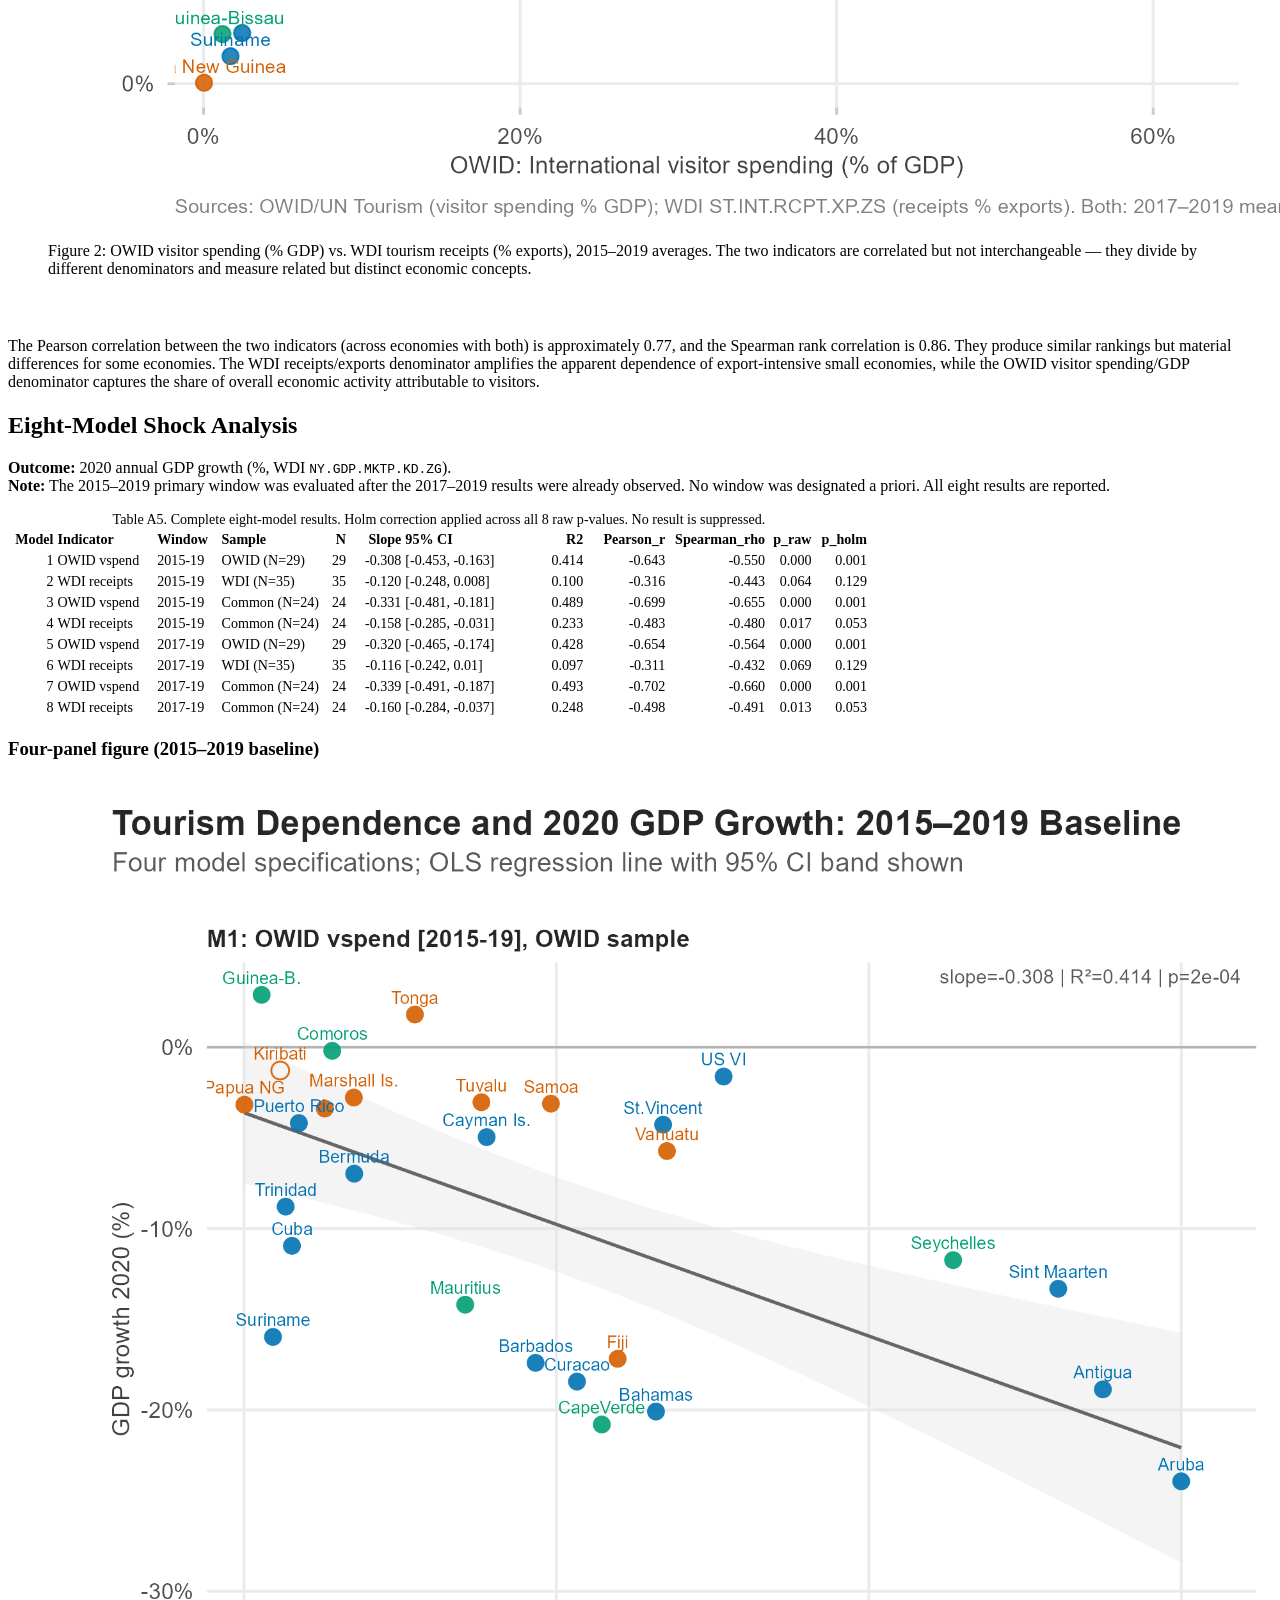
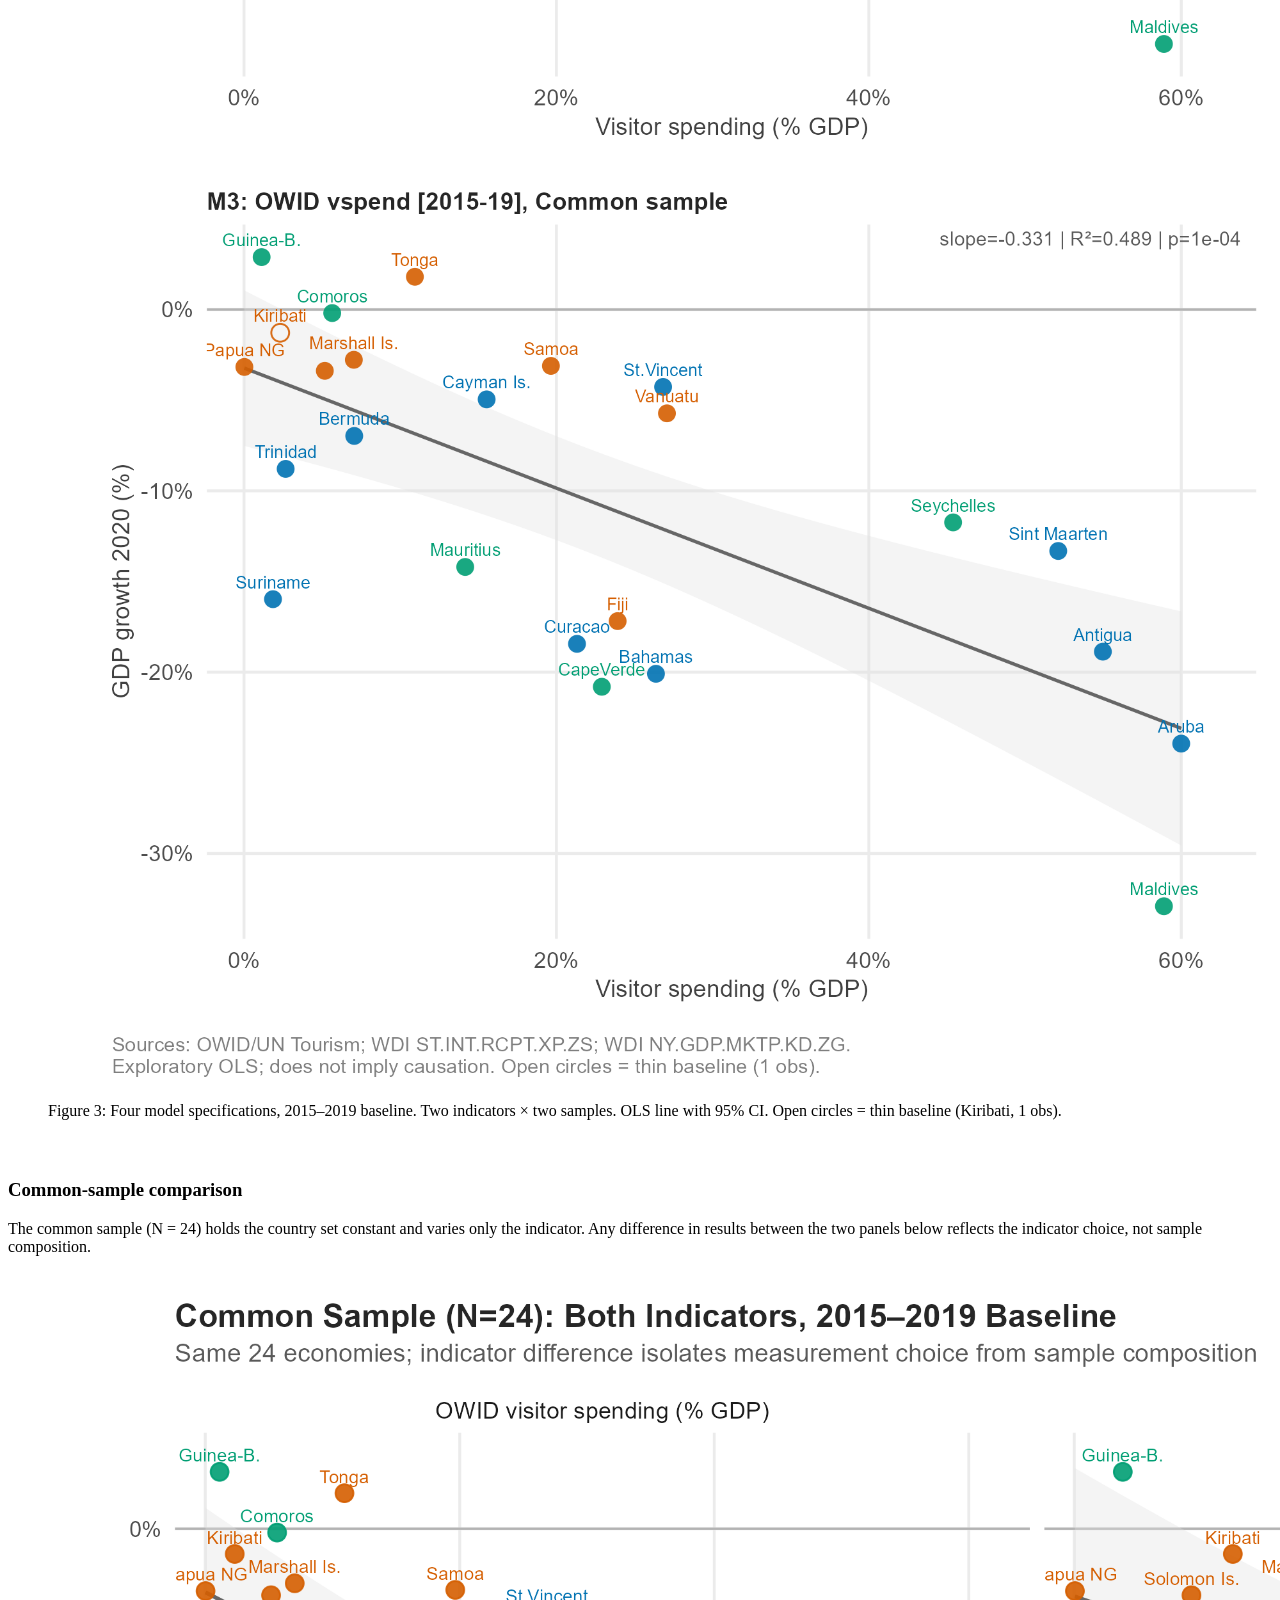
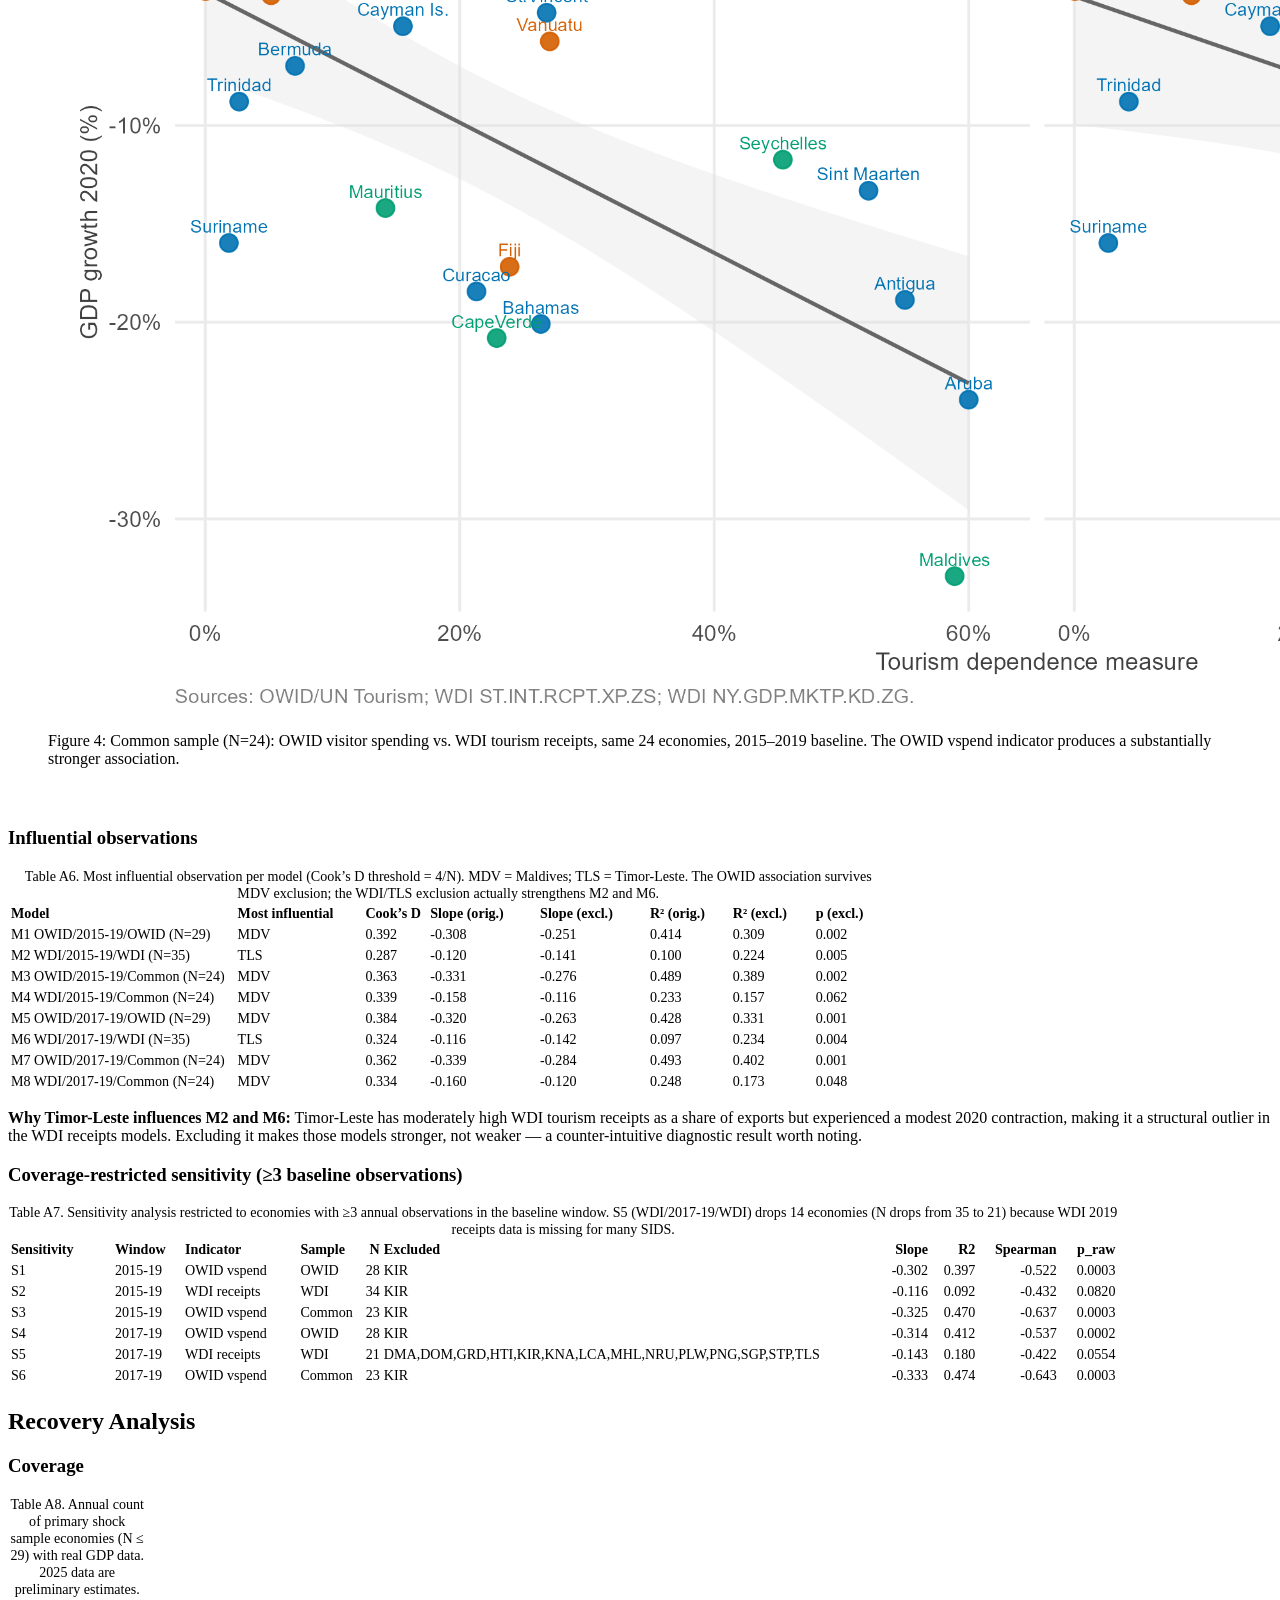
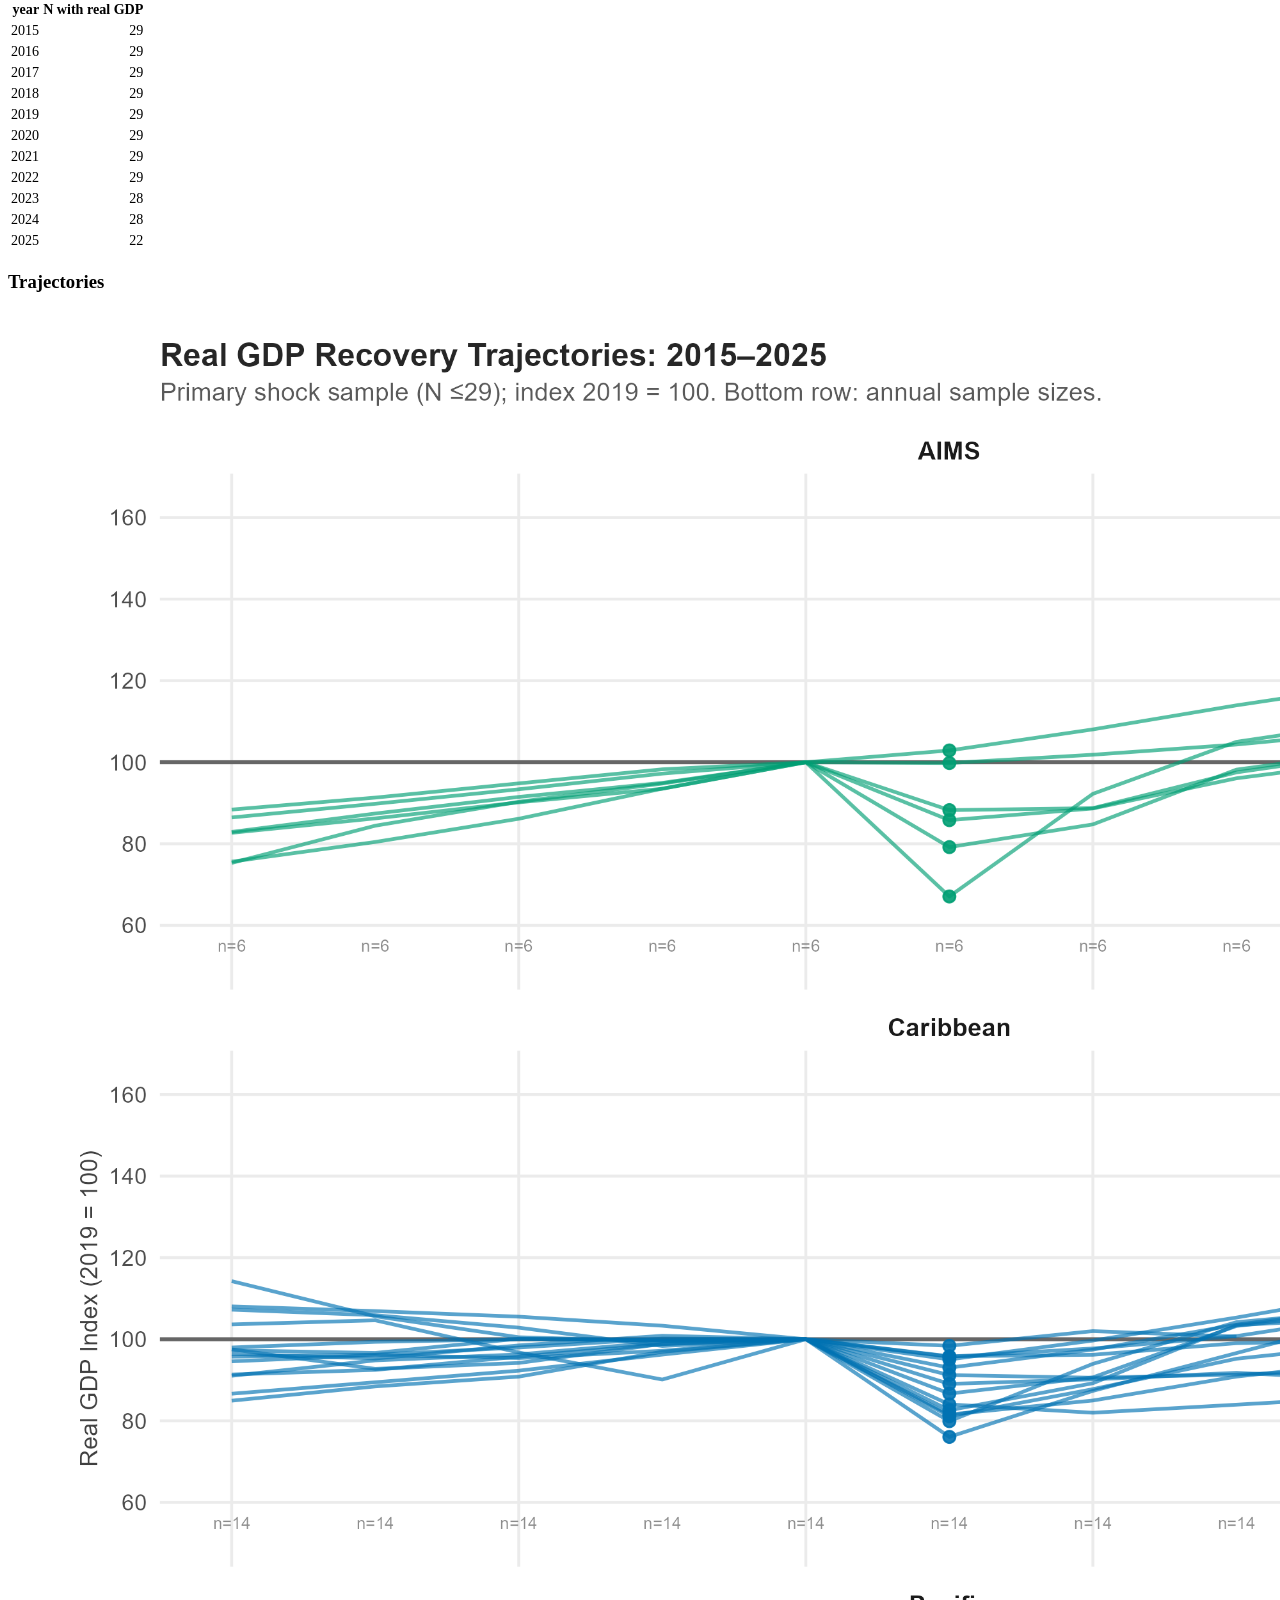
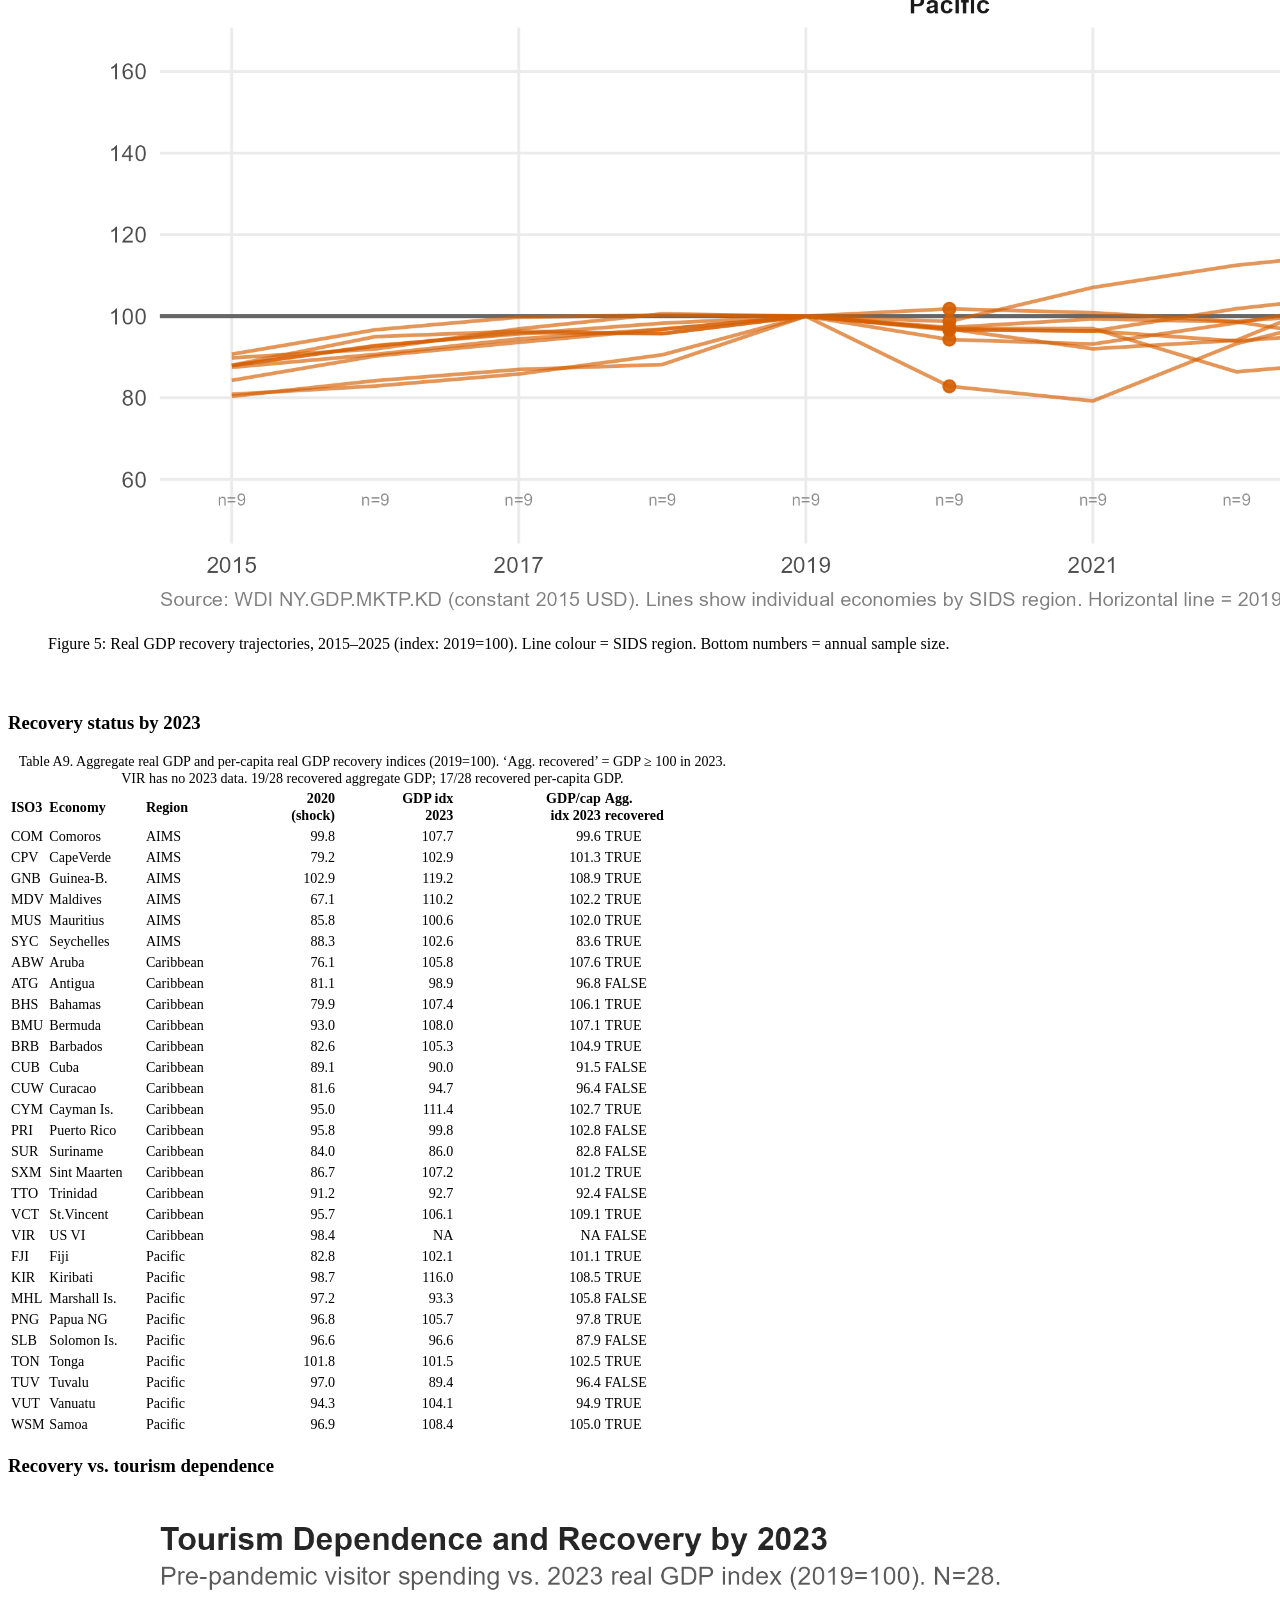
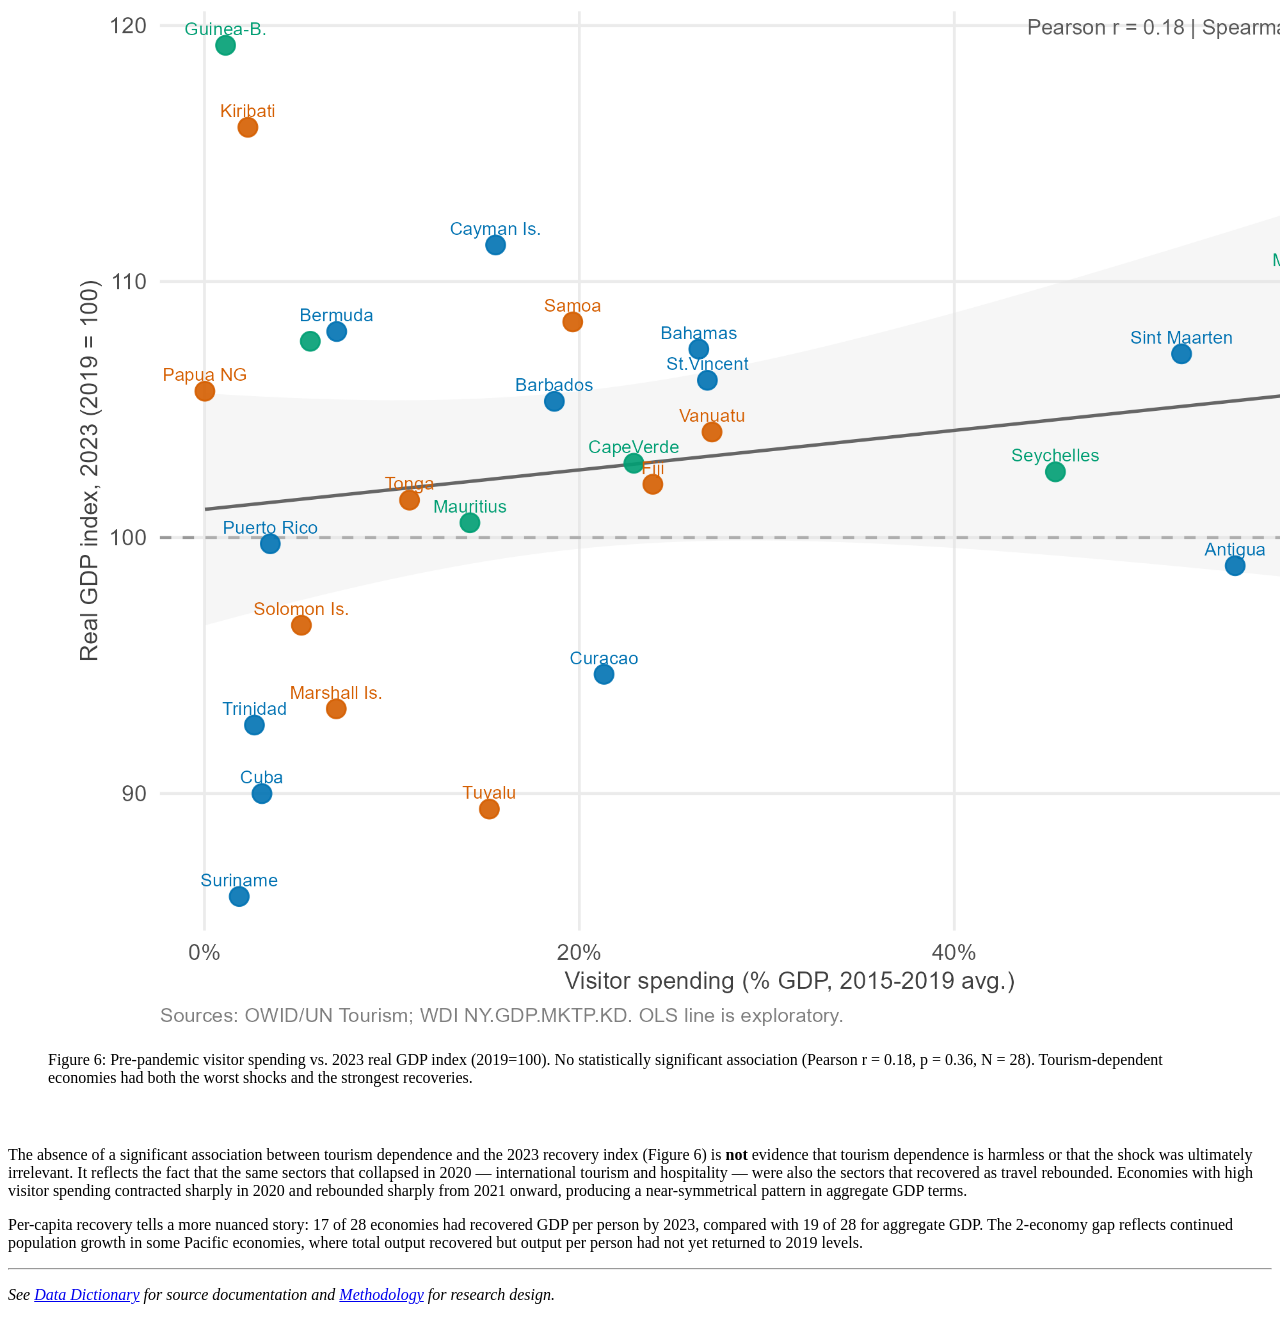
==== commit 8549bb44: "fix: multi-line header tabel display" ====
--- a/docs/analysis.html
+++ b/docs/analysis.html
@@ -1053,8 +1053,292 @@
 <h3 class="anchored" data-anchor-id="recovery-status-by-2023">Recovery status by 2023</h3>
 <div class="cell">
 <div class="cell-output-display">
-<p>Table: Table A9. Aggregate real GDP and per-capita real GDP recovery indices (2019=100). ‘Agg. recovered’ = GDP ≥ 100 in 2023. VIR has no 2023 data. 19/28 recovered aggregate GDP; 17/28 recovered per-capita GDP.</p>
-<p>|ISO3 |Economy |Region | 2020 (shock)| GDP idx 2023| GDP/cap idx 2023|Agg. recovered | |:—-|:————|:———|———–:|———–:|—————:|:————-| |COM |Comoros |AIMS | 99.8| 107.7| 99.6|TRUE | |CPV |CapeVerde |AIMS | 79.2| 102.9| 101.3|TRUE | |GNB |Guinea-B. |AIMS | 102.9| 119.2| 108.9|TRUE | |MDV |Maldives |AIMS | 67.1| 110.2| 102.2|TRUE | |MUS |Mauritius |AIMS | 85.8| 100.6| 102.0|TRUE | |SYC |Seychelles |AIMS | 88.3| 102.6| 83.6|TRUE | |ABW |Aruba |Caribbean | 76.1| 105.8| 107.6|TRUE | |ATG |Antigua |Caribbean | 81.1| 98.9| 96.8|FALSE | |BHS |Bahamas |Caribbean | 79.9| 107.4| 106.1|TRUE | |BMU |Bermuda |Caribbean | 93.0| 108.0| 107.1|TRUE | |BRB |Barbados |Caribbean | 82.6| 105.3| 104.9|TRUE | |CUB |Cuba |Caribbean | 89.1| 90.0| 91.5|FALSE | |CUW |Curacao |Caribbean | 81.6| 94.7| 96.4|FALSE | |CYM |Cayman Is. |Caribbean | 95.0| 111.4| 102.7|TRUE | |PRI |Puerto Rico |Caribbean | 95.8| 99.8| 102.8|FALSE | |SUR |Suriname |Caribbean | 84.0| 86.0| 82.8|FALSE | |SXM |Sint Maarten |Caribbean | 86.7| 107.2| 101.2|TRUE | |TTO |Trinidad |Caribbean | 91.2| 92.7| 92.4|FALSE | |VCT |St.Vincent |Caribbean | 95.7| 106.1| 109.1|TRUE | |VIR |US VI |Caribbean | 98.4| NA| NA|FALSE | |FJI |Fiji |Pacific | 82.8| 102.1| 101.1|TRUE | |KIR |Kiribati |Pacific | 98.7| 116.0| 108.5|TRUE | |MHL |Marshall Is. |Pacific | 97.2| 93.3| 105.8|FALSE | |PNG |Papua NG |Pacific | 96.8| 105.7| 97.8|TRUE | |SLB |Solomon Is. |Pacific | 96.6| 96.6| 87.9|FALSE | |TON |Tonga |Pacific | 101.8| 101.5| 102.5|TRUE | |TUV |Tuvalu |Pacific | 97.0| 89.4| 96.4|FALSE | |VUT |Vanuatu |Pacific | 94.3| 104.1| 94.9|TRUE | |WSM |Samoa |Pacific | 96.9| 108.4| 105.0|TRUE |</p>
+<table class="caption-top table table-sm table-striped small">
+<caption>Table A9. Aggregate real GDP and per-capita real GDP recovery indices (2019=100). ‘Agg. recovered’ = GDP ≥ 100 in 2023. VIR has no 2023 data. 19/28 recovered aggregate GDP; 17/28 recovered per-capita GDP.</caption>
+<colgroup>
+<col style="width: 5%">
+<col style="width: 13%">
+<col style="width: 10%">
+<col style="width: 16%">
+<col style="width: 16%">
+<col style="width: 20%">
+<col style="width: 18%">
+</colgroup>
+<thead>
+<tr class="header">
+<th style="text-align: left;">ISO3</th>
+<th style="text-align: left;">Economy</th>
+<th style="text-align: left;">Region</th>
+<th style="text-align: right;">2020<br>(shock)</th>
+<th style="text-align: right;">GDP idx<br>2023</th>
+<th style="text-align: right;">GDP/cap<br>idx 2023</th>
+<th style="text-align: left;">Agg.<br>recovered</th>
+</tr>
+</thead>
+<tbody>
+<tr class="odd">
+<td style="text-align: left;">COM</td>
+<td style="text-align: left;">Comoros</td>
+<td style="text-align: left;">AIMS</td>
+<td style="text-align: right;">99.8</td>
+<td style="text-align: right;">107.7</td>
+<td style="text-align: right;">99.6</td>
+<td style="text-align: left;">TRUE</td>
+</tr>
+<tr class="even">
+<td style="text-align: left;">CPV</td>
+<td style="text-align: left;">CapeVerde</td>
+<td style="text-align: left;">AIMS</td>
+<td style="text-align: right;">79.2</td>
+<td style="text-align: right;">102.9</td>
+<td style="text-align: right;">101.3</td>
+<td style="text-align: left;">TRUE</td>
+</tr>
+<tr class="odd">
+<td style="text-align: left;">GNB</td>
+<td style="text-align: left;">Guinea-B.</td>
+<td style="text-align: left;">AIMS</td>
+<td style="text-align: right;">102.9</td>
+<td style="text-align: right;">119.2</td>
+<td style="text-align: right;">108.9</td>
+<td style="text-align: left;">TRUE</td>
+</tr>
+<tr class="even">
+<td style="text-align: left;">MDV</td>
+<td style="text-align: left;">Maldives</td>
+<td style="text-align: left;">AIMS</td>
+<td style="text-align: right;">67.1</td>
+<td style="text-align: right;">110.2</td>
+<td style="text-align: right;">102.2</td>
+<td style="text-align: left;">TRUE</td>
+</tr>
+<tr class="odd">
+<td style="text-align: left;">MUS</td>
+<td style="text-align: left;">Mauritius</td>
+<td style="text-align: left;">AIMS</td>
+<td style="text-align: right;">85.8</td>
+<td style="text-align: right;">100.6</td>
+<td style="text-align: right;">102.0</td>
+<td style="text-align: left;">TRUE</td>
+</tr>
+<tr class="even">
+<td style="text-align: left;">SYC</td>
+<td style="text-align: left;">Seychelles</td>
+<td style="text-align: left;">AIMS</td>
+<td style="text-align: right;">88.3</td>
+<td style="text-align: right;">102.6</td>
+<td style="text-align: right;">83.6</td>
+<td style="text-align: left;">TRUE</td>
+</tr>
+<tr class="odd">
+<td style="text-align: left;">ABW</td>
+<td style="text-align: left;">Aruba</td>
+<td style="text-align: left;">Caribbean</td>
+<td style="text-align: right;">76.1</td>
+<td style="text-align: right;">105.8</td>
+<td style="text-align: right;">107.6</td>
+<td style="text-align: left;">TRUE</td>
+</tr>
+<tr class="even">
+<td style="text-align: left;">ATG</td>
+<td style="text-align: left;">Antigua</td>
+<td style="text-align: left;">Caribbean</td>
+<td style="text-align: right;">81.1</td>
+<td style="text-align: right;">98.9</td>
+<td style="text-align: right;">96.8</td>
+<td style="text-align: left;">FALSE</td>
+</tr>
+<tr class="odd">
+<td style="text-align: left;">BHS</td>
+<td style="text-align: left;">Bahamas</td>
+<td style="text-align: left;">Caribbean</td>
+<td style="text-align: right;">79.9</td>
+<td style="text-align: right;">107.4</td>
+<td style="text-align: right;">106.1</td>
+<td style="text-align: left;">TRUE</td>
+</tr>
+<tr class="even">
+<td style="text-align: left;">BMU</td>
+<td style="text-align: left;">Bermuda</td>
+<td style="text-align: left;">Caribbean</td>
+<td style="text-align: right;">93.0</td>
+<td style="text-align: right;">108.0</td>
+<td style="text-align: right;">107.1</td>
+<td style="text-align: left;">TRUE</td>
+</tr>
+<tr class="odd">
+<td style="text-align: left;">BRB</td>
+<td style="text-align: left;">Barbados</td>
+<td style="text-align: left;">Caribbean</td>
+<td style="text-align: right;">82.6</td>
+<td style="text-align: right;">105.3</td>
+<td style="text-align: right;">104.9</td>
+<td style="text-align: left;">TRUE</td>
+</tr>
+<tr class="even">
+<td style="text-align: left;">CUB</td>
+<td style="text-align: left;">Cuba</td>
+<td style="text-align: left;">Caribbean</td>
+<td style="text-align: right;">89.1</td>
+<td style="text-align: right;">90.0</td>
+<td style="text-align: right;">91.5</td>
+<td style="text-align: left;">FALSE</td>
+</tr>
+<tr class="odd">
+<td style="text-align: left;">CUW</td>
+<td style="text-align: left;">Curacao</td>
+<td style="text-align: left;">Caribbean</td>
+<td style="text-align: right;">81.6</td>
+<td style="text-align: right;">94.7</td>
+<td style="text-align: right;">96.4</td>
+<td style="text-align: left;">FALSE</td>
+</tr>
+<tr class="even">
+<td style="text-align: left;">CYM</td>
+<td style="text-align: left;">Cayman Is.</td>
+<td style="text-align: left;">Caribbean</td>
+<td style="text-align: right;">95.0</td>
+<td style="text-align: right;">111.4</td>
+<td style="text-align: right;">102.7</td>
+<td style="text-align: left;">TRUE</td>
+</tr>
+<tr class="odd">
+<td style="text-align: left;">PRI</td>
+<td style="text-align: left;">Puerto Rico</td>
+<td style="text-align: left;">Caribbean</td>
+<td style="text-align: right;">95.8</td>
+<td style="text-align: right;">99.8</td>
+<td style="text-align: right;">102.8</td>
+<td style="text-align: left;">FALSE</td>
+</tr>
+<tr class="even">
+<td style="text-align: left;">SUR</td>
+<td style="text-align: left;">Suriname</td>
+<td style="text-align: left;">Caribbean</td>
+<td style="text-align: right;">84.0</td>
+<td style="text-align: right;">86.0</td>
+<td style="text-align: right;">82.8</td>
+<td style="text-align: left;">FALSE</td>
+</tr>
+<tr class="odd">
+<td style="text-align: left;">SXM</td>
+<td style="text-align: left;">Sint Maarten</td>
+<td style="text-align: left;">Caribbean</td>
+<td style="text-align: right;">86.7</td>
+<td style="text-align: right;">107.2</td>
+<td style="text-align: right;">101.2</td>
+<td style="text-align: left;">TRUE</td>
+</tr>
+<tr class="even">
+<td style="text-align: left;">TTO</td>
+<td style="text-align: left;">Trinidad</td>
+<td style="text-align: left;">Caribbean</td>
+<td style="text-align: right;">91.2</td>
+<td style="text-align: right;">92.7</td>
+<td style="text-align: right;">92.4</td>
+<td style="text-align: left;">FALSE</td>
+</tr>
+<tr class="odd">
+<td style="text-align: left;">VCT</td>
+<td style="text-align: left;">St.Vincent</td>
+<td style="text-align: left;">Caribbean</td>
+<td style="text-align: right;">95.7</td>
+<td style="text-align: right;">106.1</td>
+<td style="text-align: right;">109.1</td>
+<td style="text-align: left;">TRUE</td>
+</tr>
+<tr class="even">
+<td style="text-align: left;">VIR</td>
+<td style="text-align: left;">US VI</td>
+<td style="text-align: left;">Caribbean</td>
+<td style="text-align: right;">98.4</td>
+<td style="text-align: right;">NA</td>
+<td style="text-align: right;">NA</td>
+<td style="text-align: left;">FALSE</td>
+</tr>
+<tr class="odd">
+<td style="text-align: left;">FJI</td>
+<td style="text-align: left;">Fiji</td>
+<td style="text-align: left;">Pacific</td>
+<td style="text-align: right;">82.8</td>
+<td style="text-align: right;">102.1</td>
+<td style="text-align: right;">101.1</td>
+<td style="text-align: left;">TRUE</td>
+</tr>
+<tr class="even">
+<td style="text-align: left;">KIR</td>
+<td style="text-align: left;">Kiribati</td>
+<td style="text-align: left;">Pacific</td>
+<td style="text-align: right;">98.7</td>
+<td style="text-align: right;">116.0</td>
+<td style="text-align: right;">108.5</td>
+<td style="text-align: left;">TRUE</td>
+</tr>
+<tr class="odd">
+<td style="text-align: left;">MHL</td>
+<td style="text-align: left;">Marshall Is.</td>
+<td style="text-align: left;">Pacific</td>
+<td style="text-align: right;">97.2</td>
+<td style="text-align: right;">93.3</td>
+<td style="text-align: right;">105.8</td>
+<td style="text-align: left;">FALSE</td>
+</tr>
+<tr class="even">
+<td style="text-align: left;">PNG</td>
+<td style="text-align: left;">Papua NG</td>
+<td style="text-align: left;">Pacific</td>
+<td style="text-align: right;">96.8</td>
+<td style="text-align: right;">105.7</td>
+<td style="text-align: right;">97.8</td>
+<td style="text-align: left;">TRUE</td>
+</tr>
+<tr class="odd">
+<td style="text-align: left;">SLB</td>
+<td style="text-align: left;">Solomon Is.</td>
+<td style="text-align: left;">Pacific</td>
+<td style="text-align: right;">96.6</td>
+<td style="text-align: right;">96.6</td>
+<td style="text-align: right;">87.9</td>
+<td style="text-align: left;">FALSE</td>
+</tr>
+<tr class="even">
+<td style="text-align: left;">TON</td>
+<td style="text-align: left;">Tonga</td>
+<td style="text-align: left;">Pacific</td>
+<td style="text-align: right;">101.8</td>
+<td style="text-align: right;">101.5</td>
+<td style="text-align: right;">102.5</td>
+<td style="text-align: left;">TRUE</td>
+</tr>
+<tr class="odd">
+<td style="text-align: left;">TUV</td>
+<td style="text-align: left;">Tuvalu</td>
+<td style="text-align: left;">Pacific</td>
+<td style="text-align: right;">97.0</td>
+<td style="text-align: right;">89.4</td>
+<td style="text-align: right;">96.4</td>
+<td style="text-align: left;">FALSE</td>
+</tr>
+<tr class="even">
+<td style="text-align: left;">VUT</td>
+<td style="text-align: left;">Vanuatu</td>
+<td style="text-align: left;">Pacific</td>
+<td style="text-align: right;">94.3</td>
+<td style="text-align: right;">104.1</td>
+<td style="text-align: right;">94.9</td>
+<td style="text-align: left;">TRUE</td>
+</tr>
+<tr class="odd">
+<td style="text-align: left;">WSM</td>
+<td style="text-align: left;">Samoa</td>
+<td style="text-align: left;">Pacific</td>
+<td style="text-align: right;">96.9</td>
+<td style="text-align: right;">108.4</td>
+<td style="text-align: right;">105.0</td>
+<td style="text-align: left;">TRUE</td>
+</tr>
+</tbody>
+</table>
 </div>
 </div>
 </section>
@@ -1074,7 +1358,7 @@
 </div>
 </div>
 </div>
-<p>The absence of a significant association between tourism dependence and the 2023 recovery index (Figure 8) is <strong>not</strong> evidence that tourism dependence is harmless or that the shock was ultimately irrelevant. It reflects the fact that the same sectors that collapsed in 2020 — international tourism and hospitality — were also the sectors that recovered as travel rebounded. Economies with high visitor spending contracted sharply in 2020 and rebounded sharply from 2021 onward, producing a near-symmetrical pattern in aggregate GDP terms.</p>
+<p>The absence of a significant association between tourism dependence and the 2023 recovery index (Figure 6) is <strong>not</strong> evidence that tourism dependence is harmless or that the shock was ultimately irrelevant. It reflects the fact that the same sectors that collapsed in 2020 — international tourism and hospitality — were also the sectors that recovered as travel rebounded. Economies with high visitor spending contracted sharply in 2020 and rebounded sharply from 2021 onward, producing a near-symmetrical pattern in aggregate GDP terms.</p>
 <p>Per-capita recovery tells a more nuanced story: 17 of 28 economies had recovered GDP per person by 2023, compared with 19 of 28 for aggregate GDP. The 2-economy gap reflects continued population growth in some Pacific economies, where total output recovered but output per person had not yet returned to 2019 levels.</p>
 <hr>
 <p><em>See <a href="./data-dictionary.html">Data Dictionary</a> for source documentation and <a href="./methodology.html">Methodology</a> for research design.</em></p>
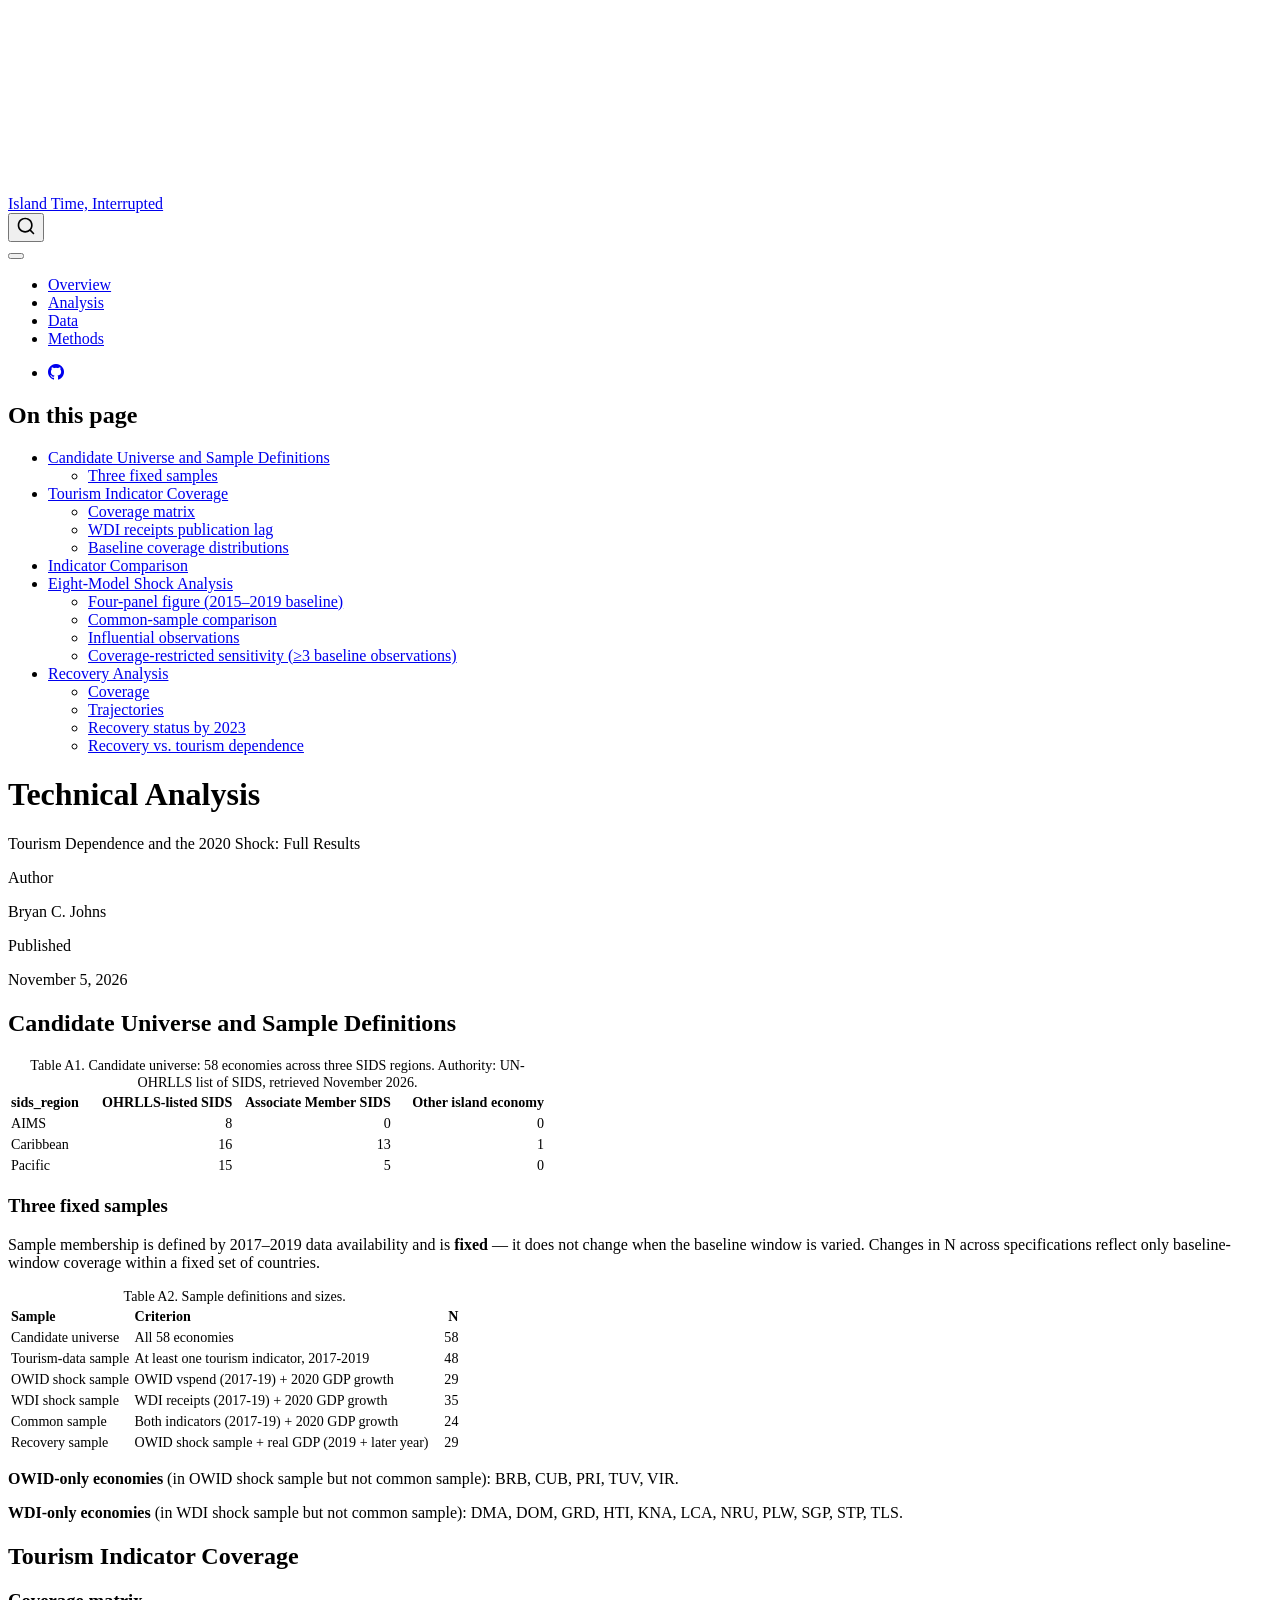
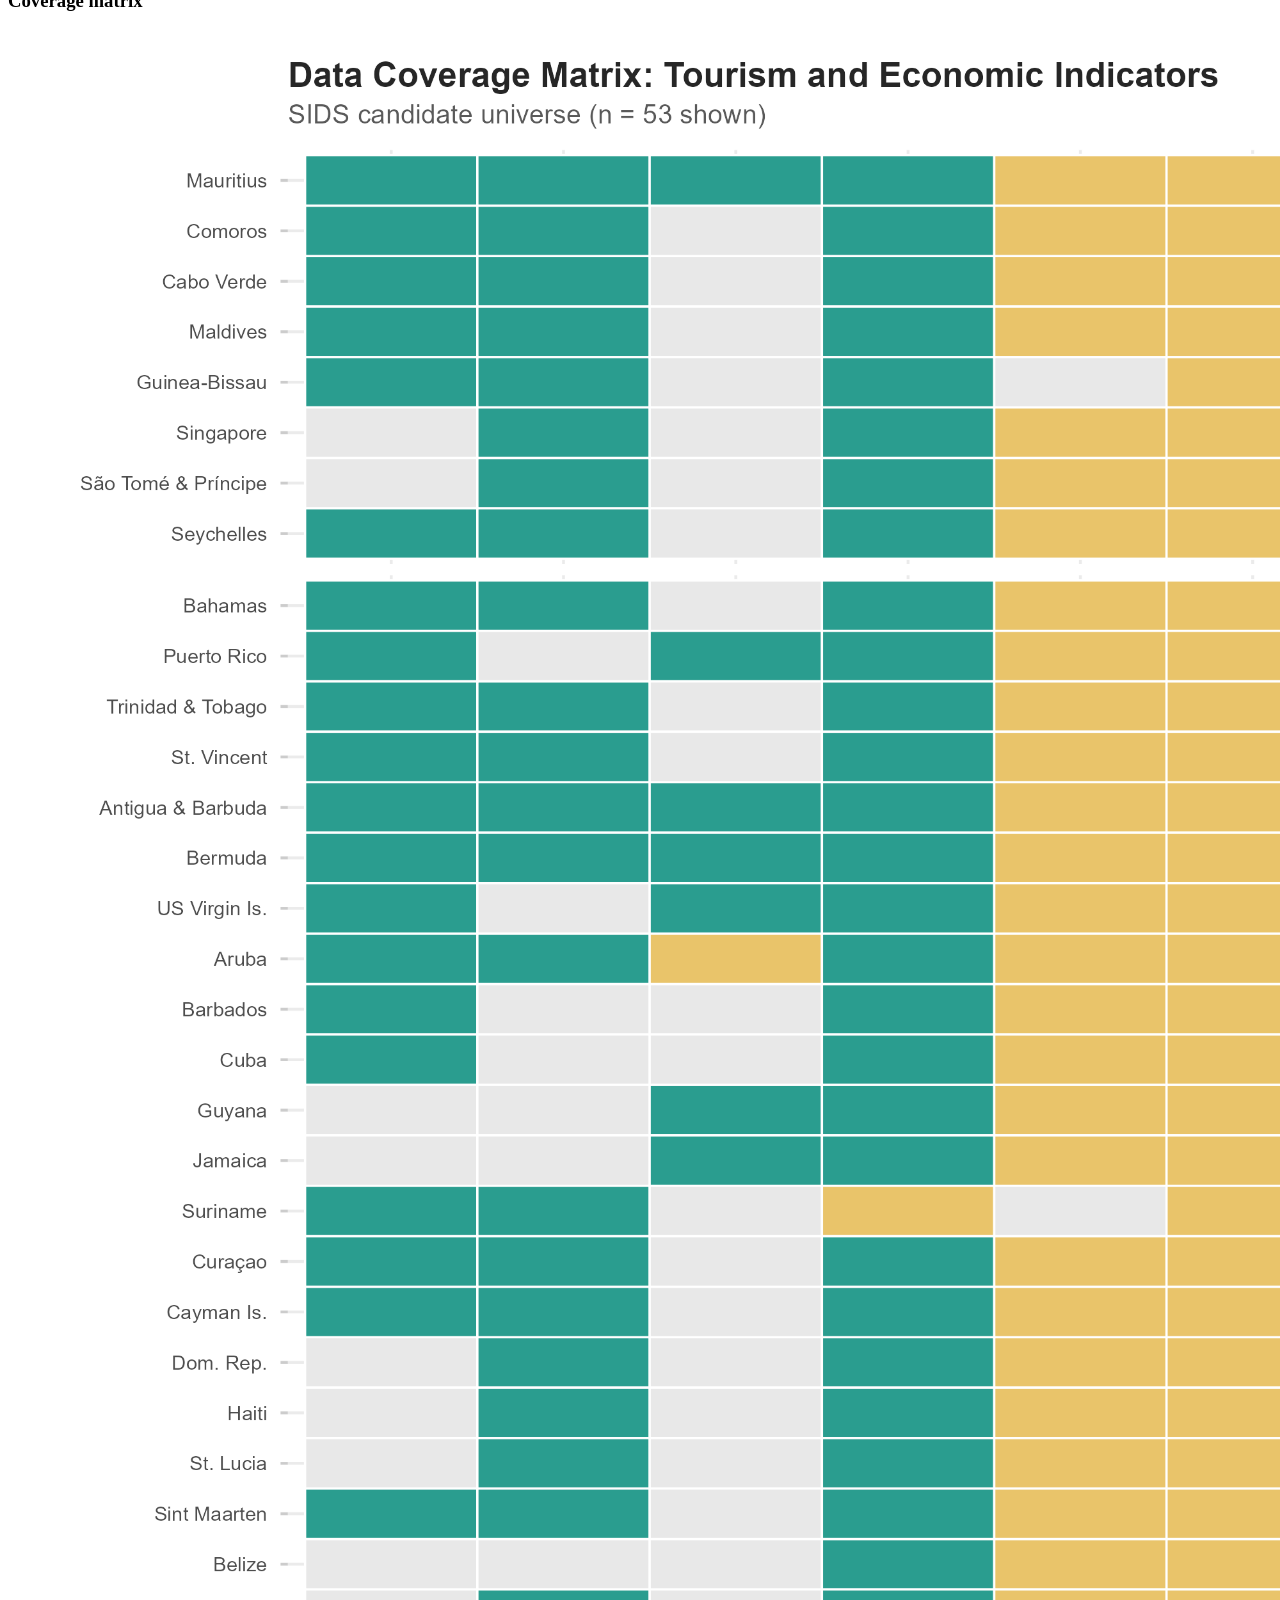
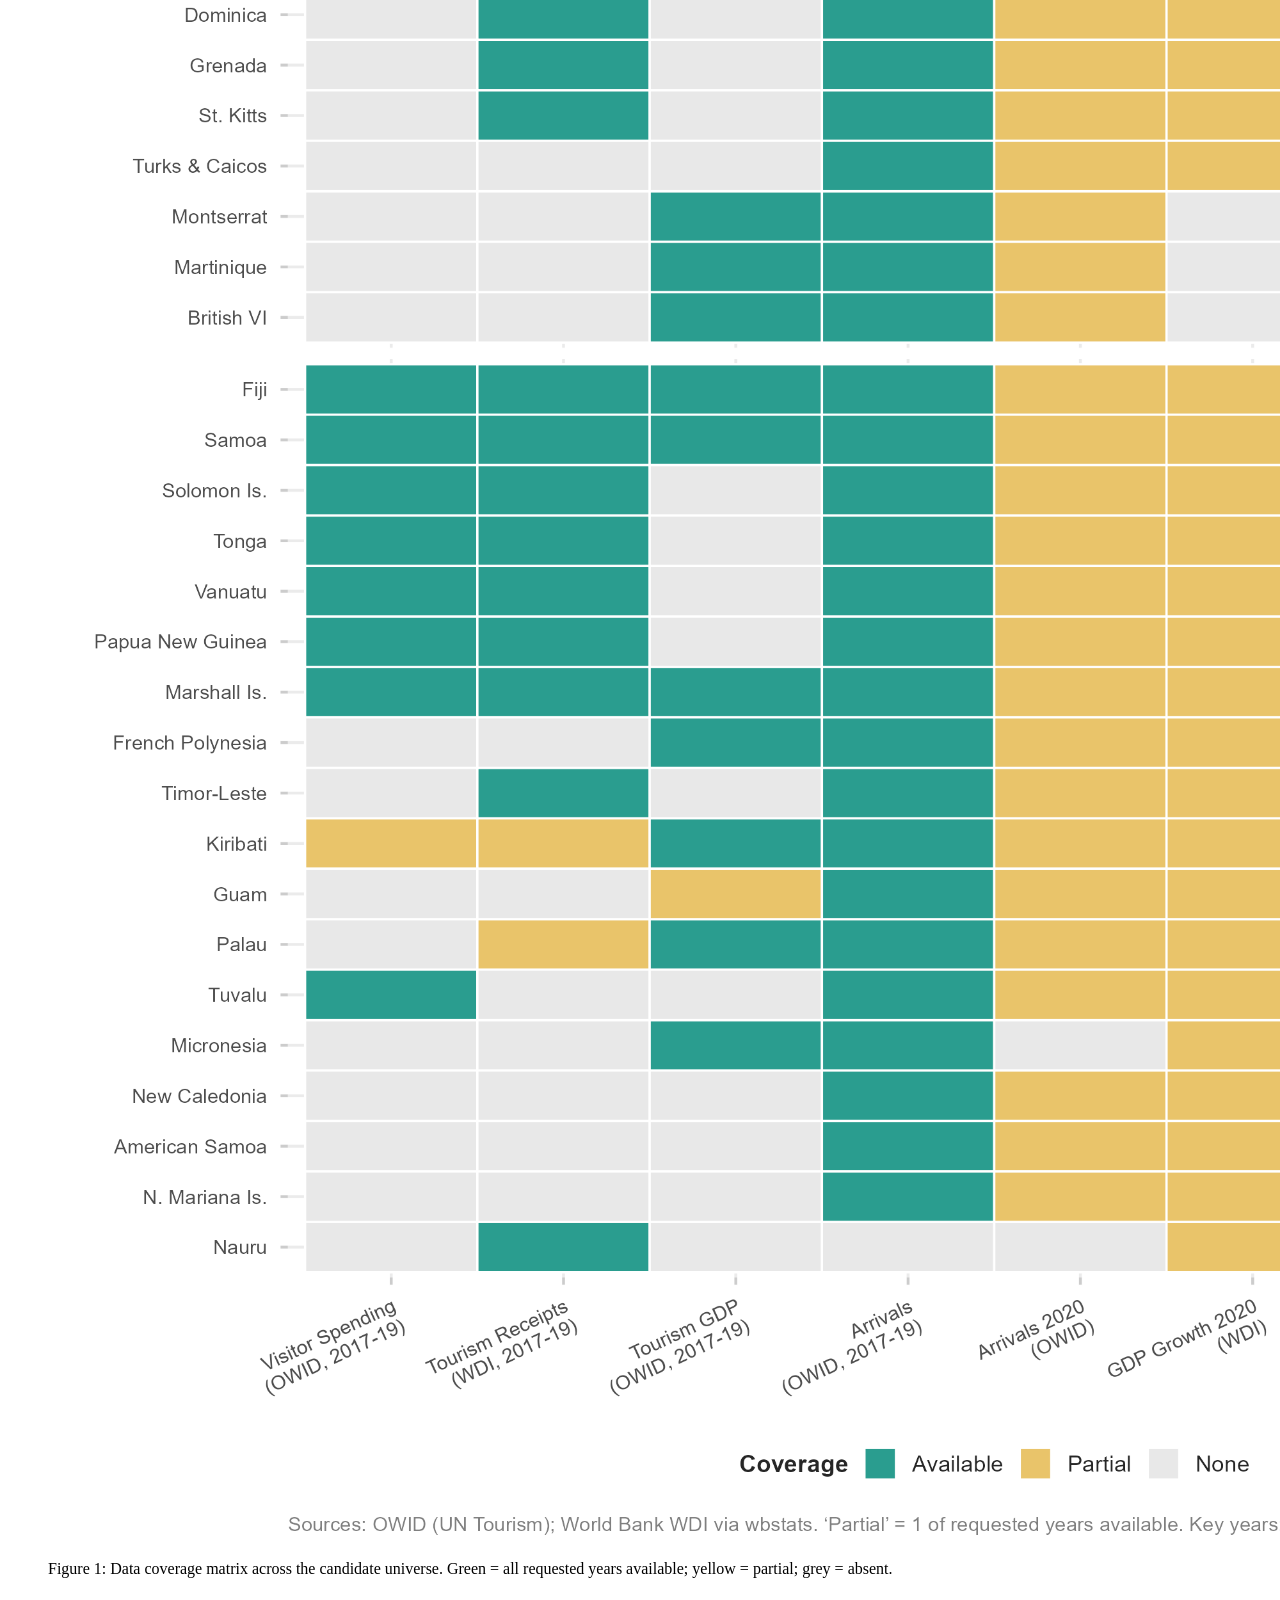
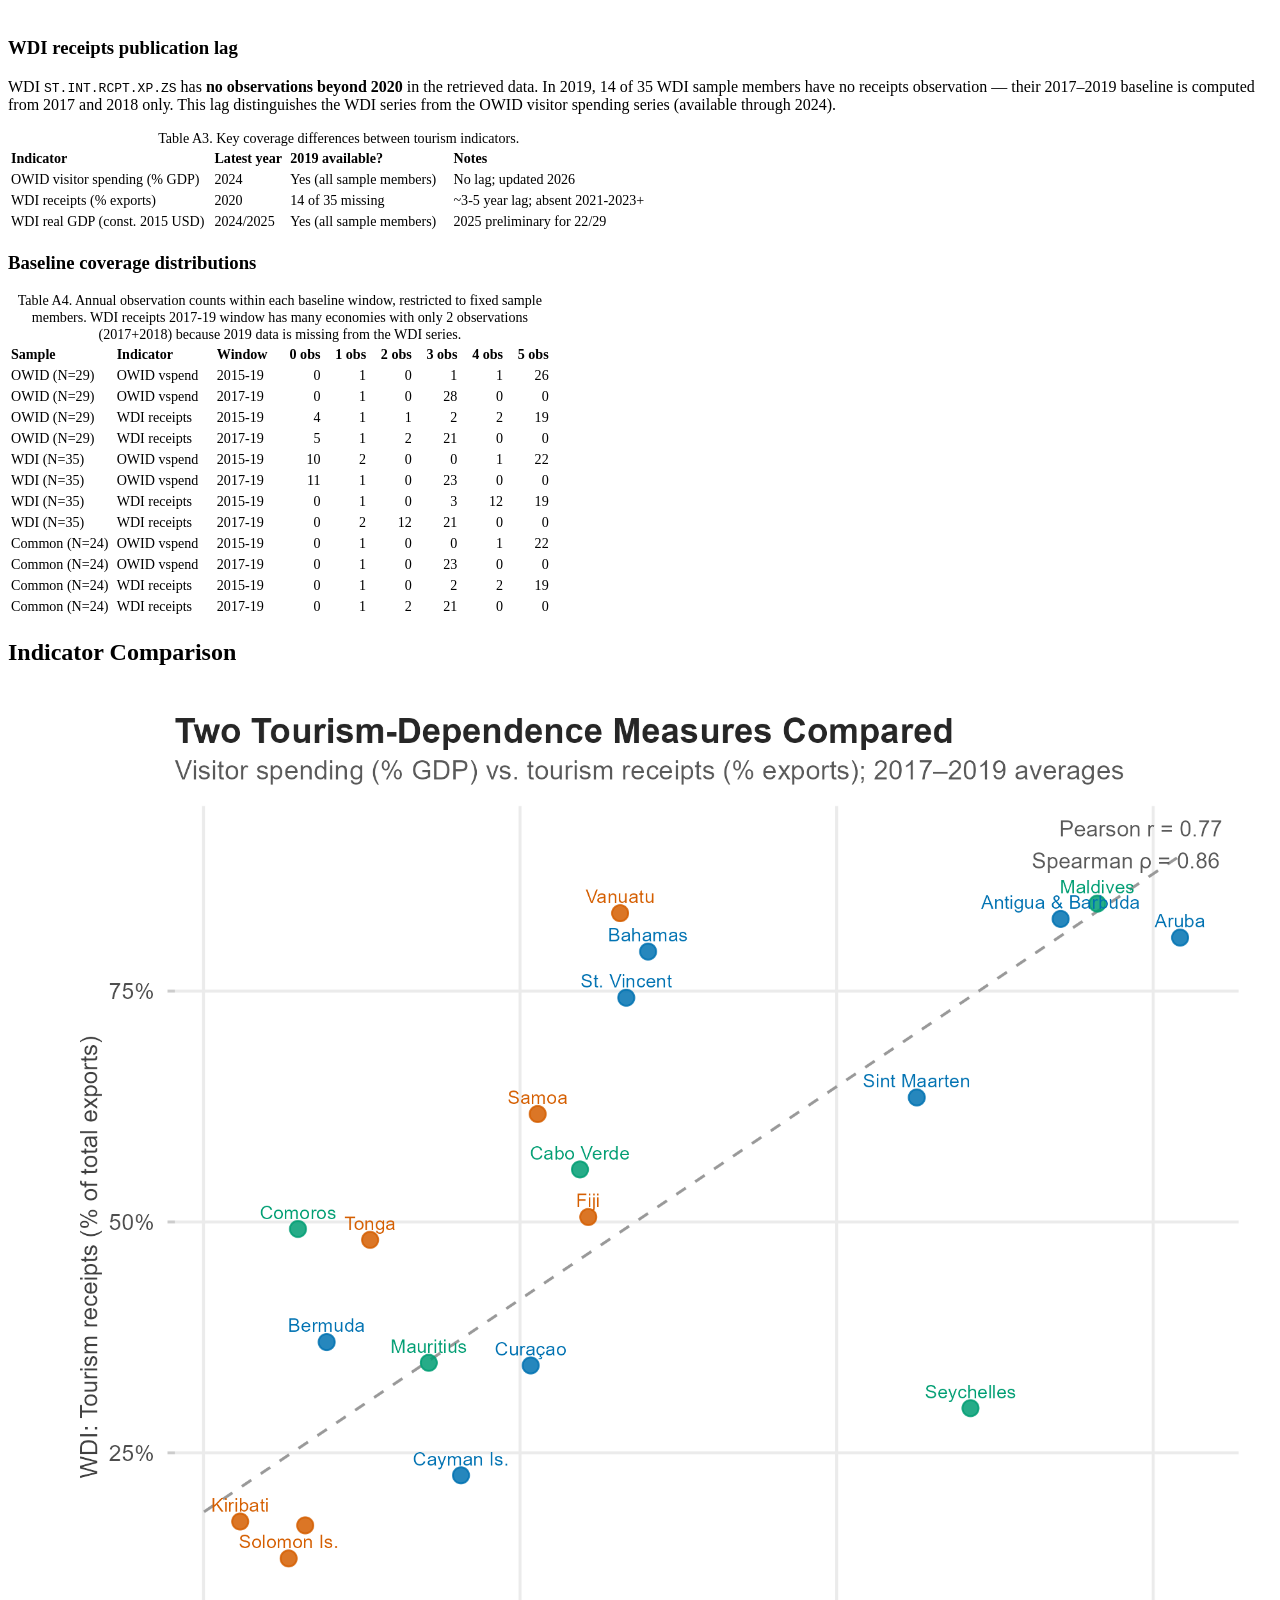
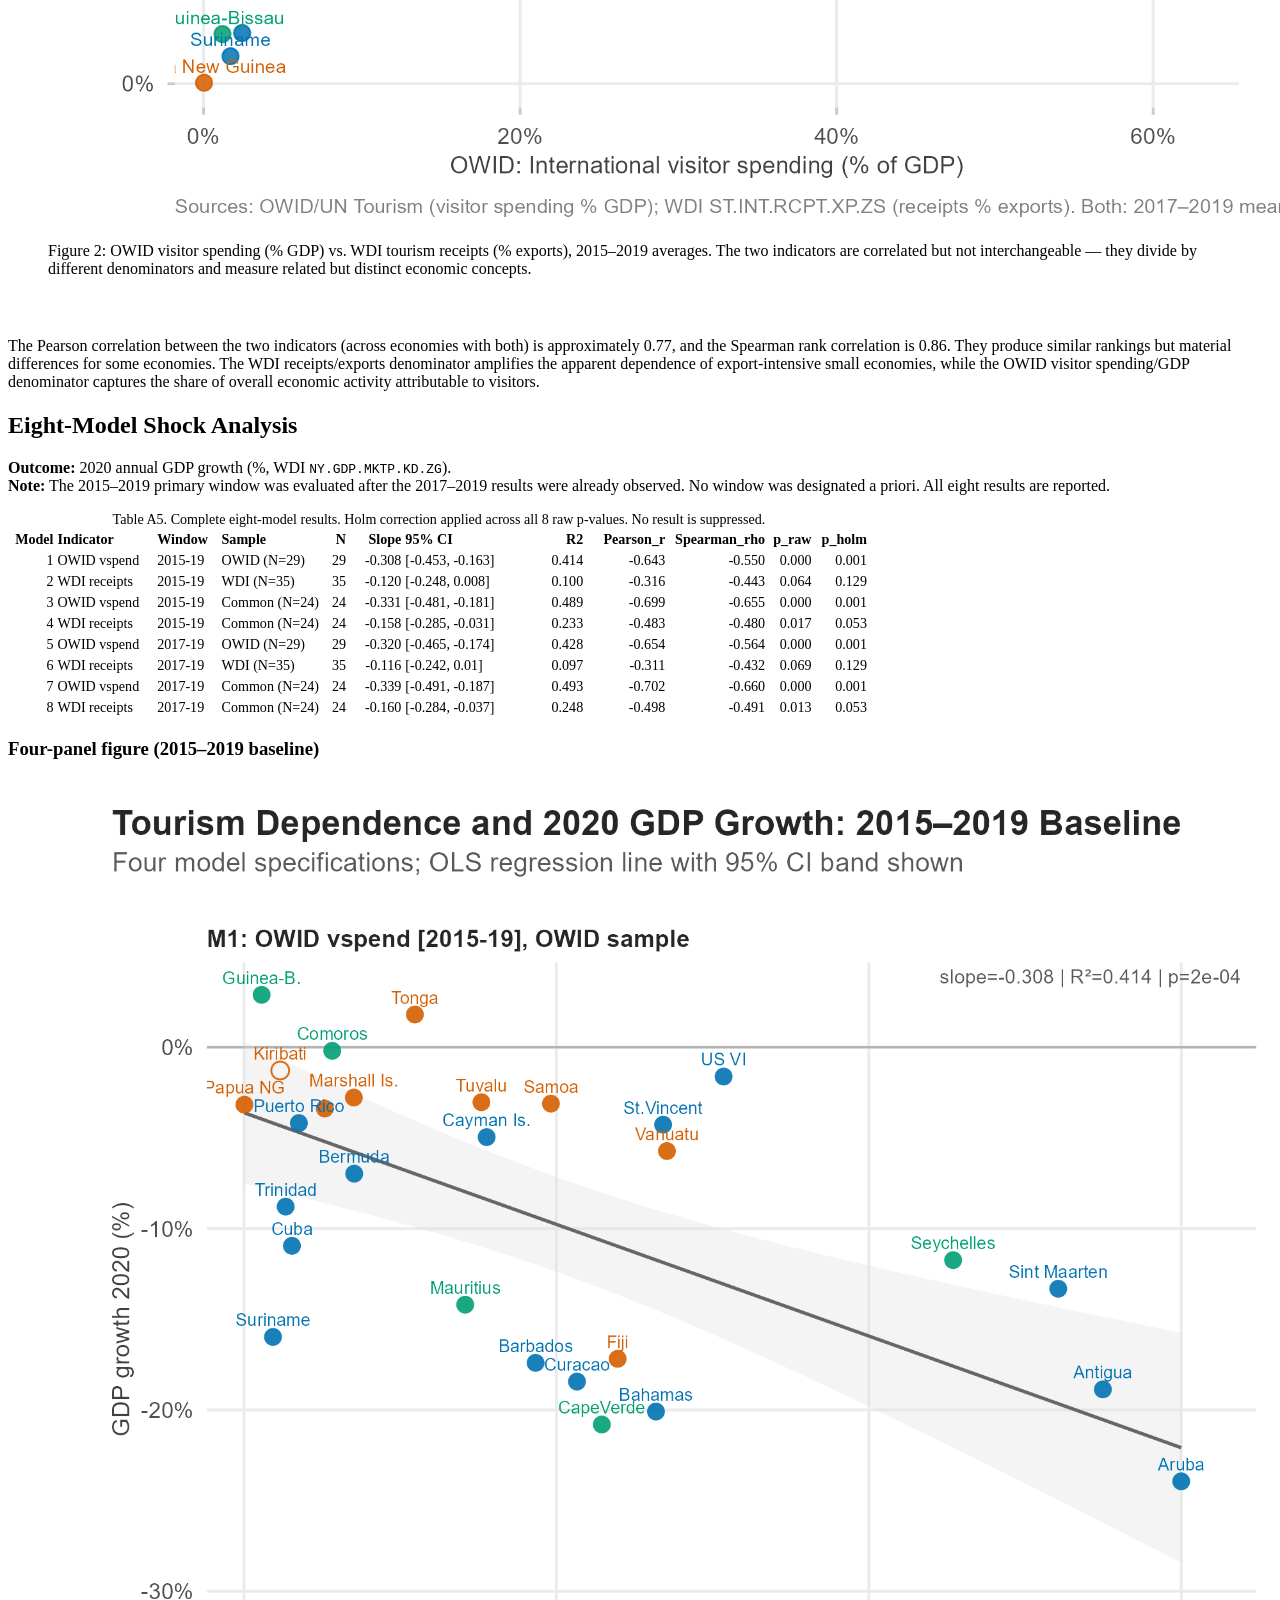
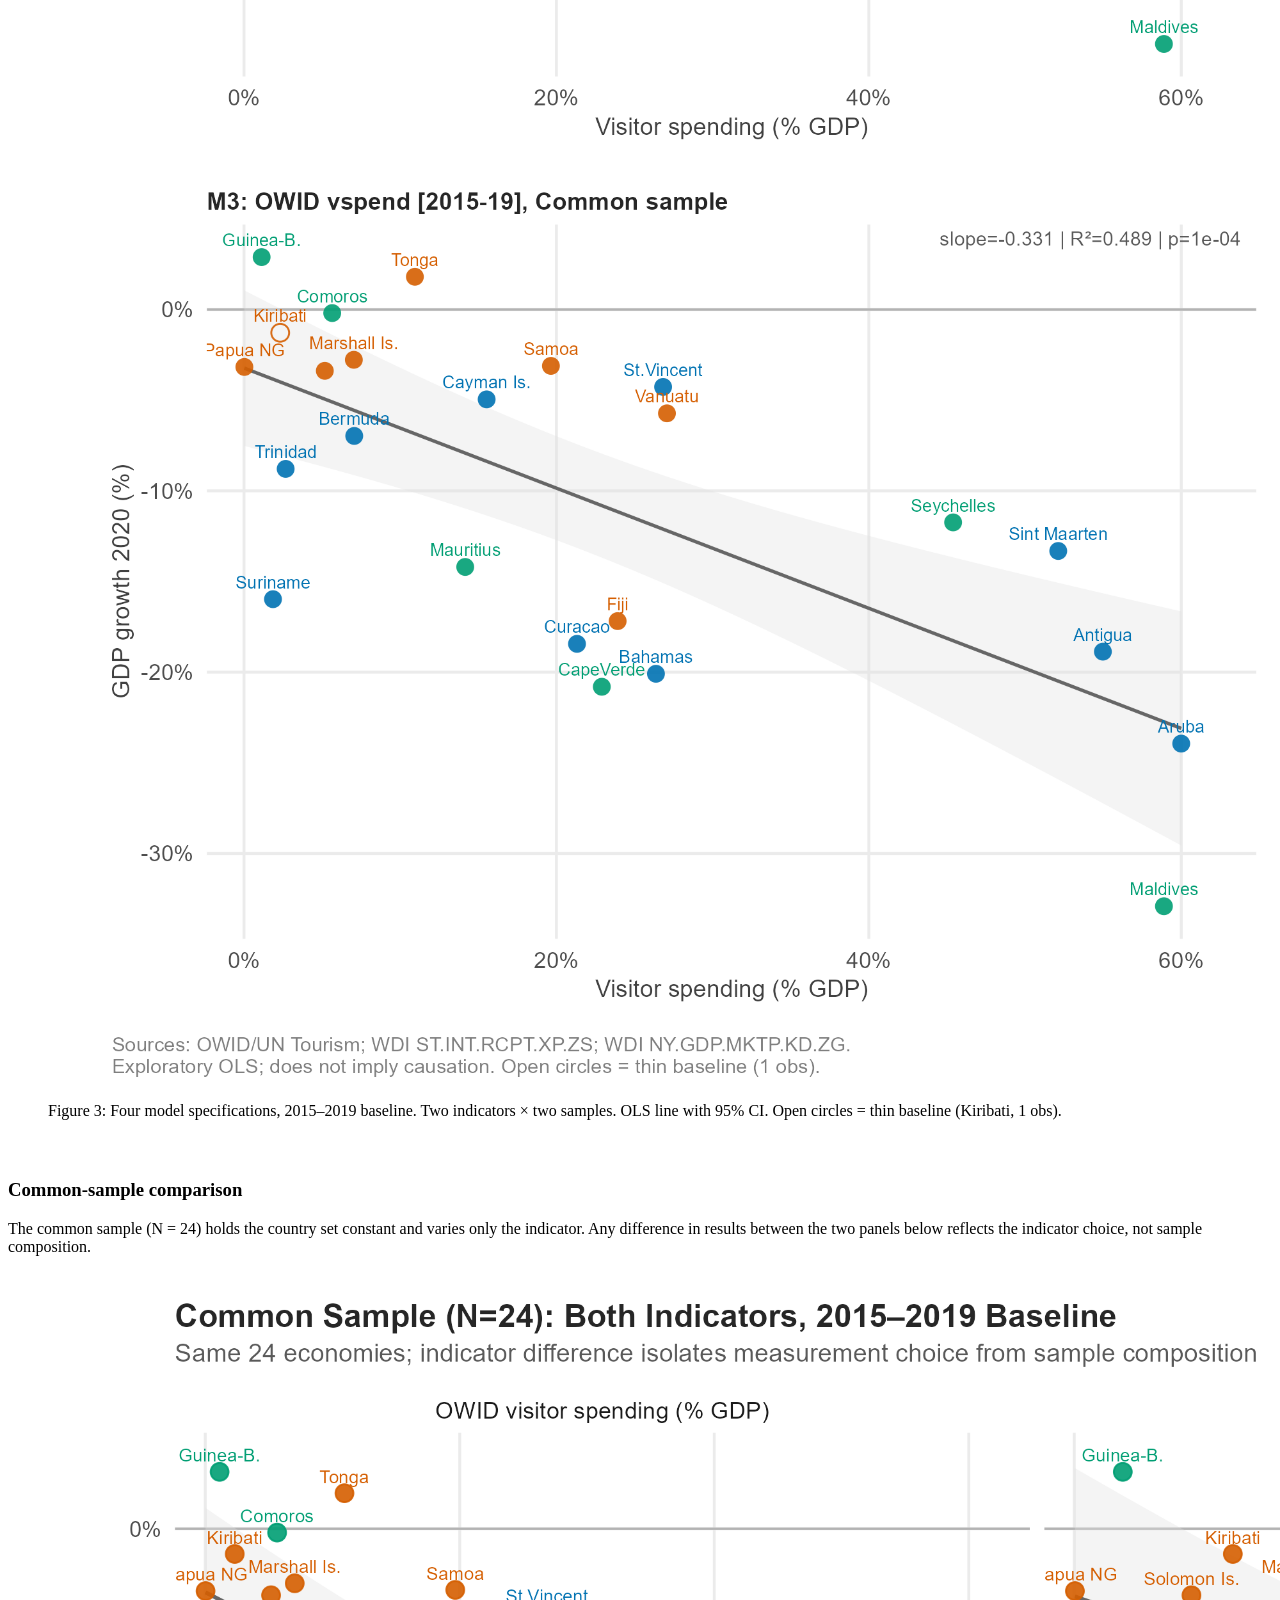
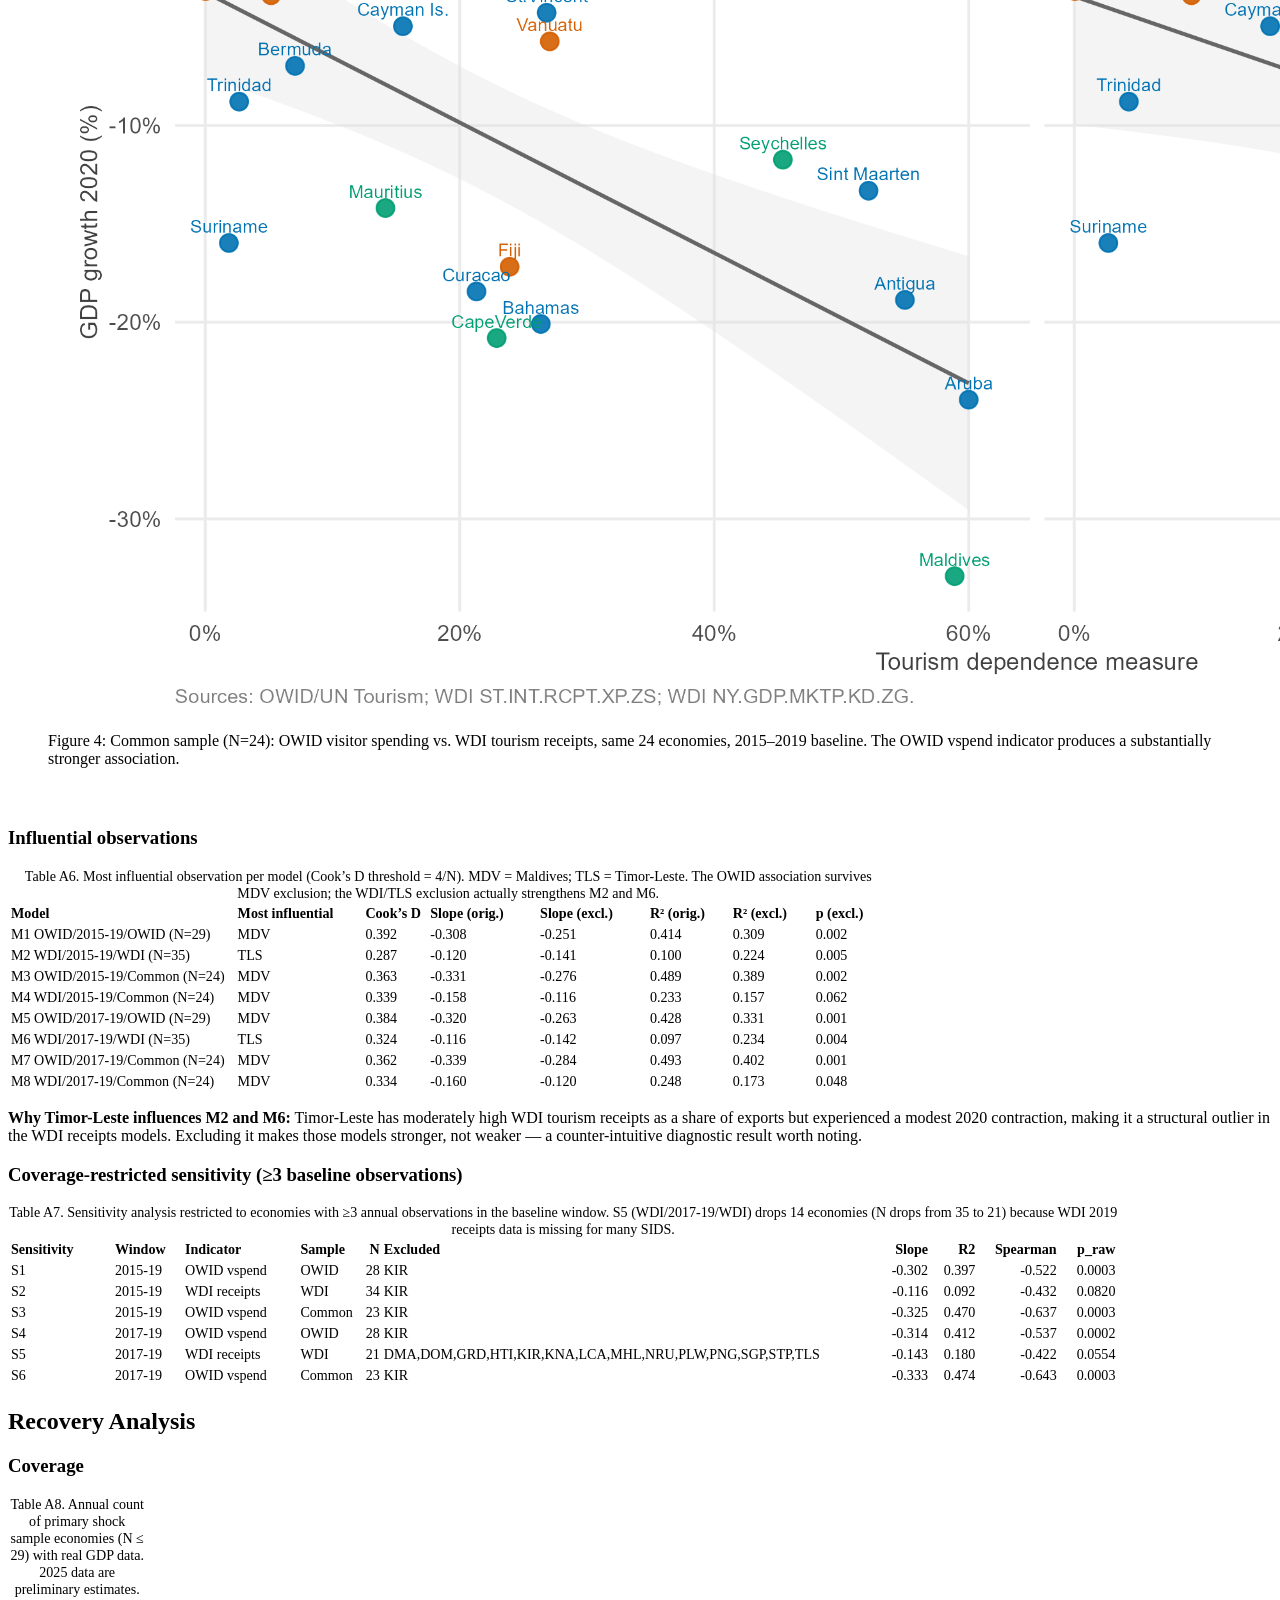
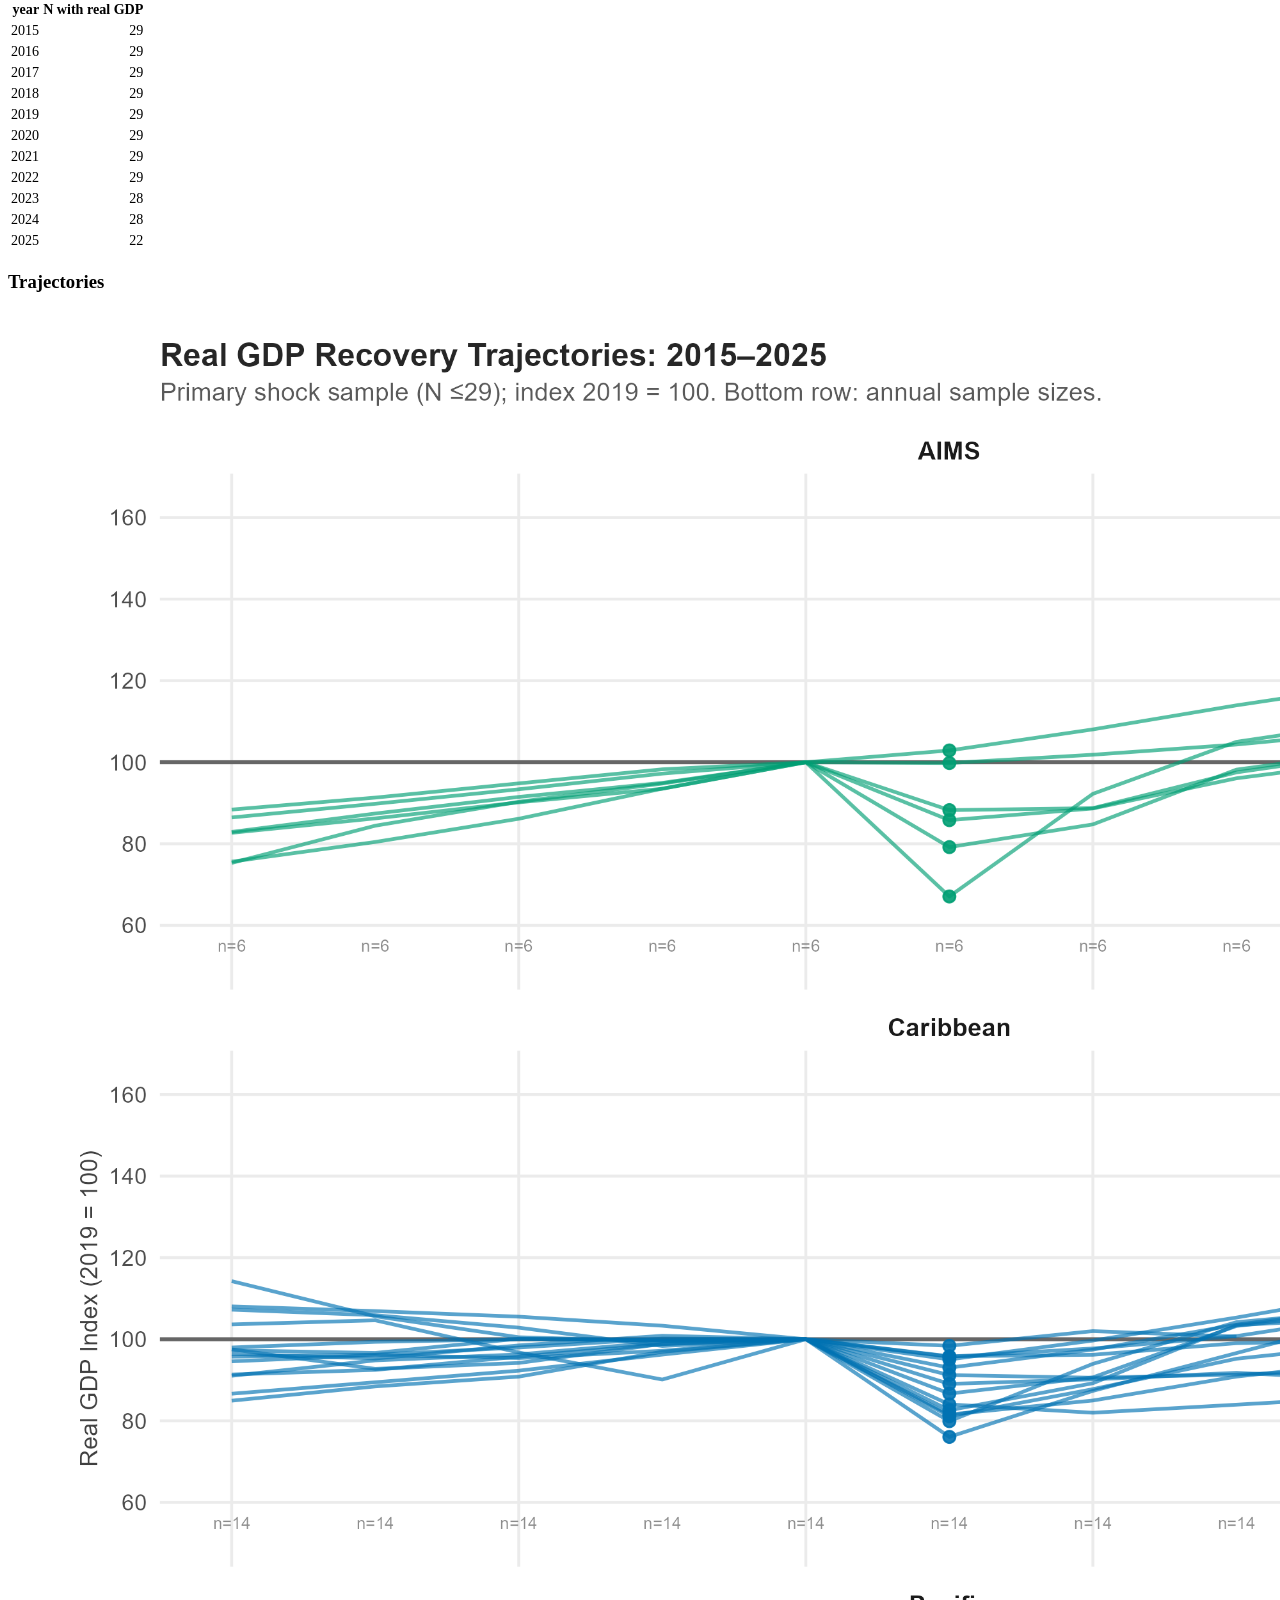
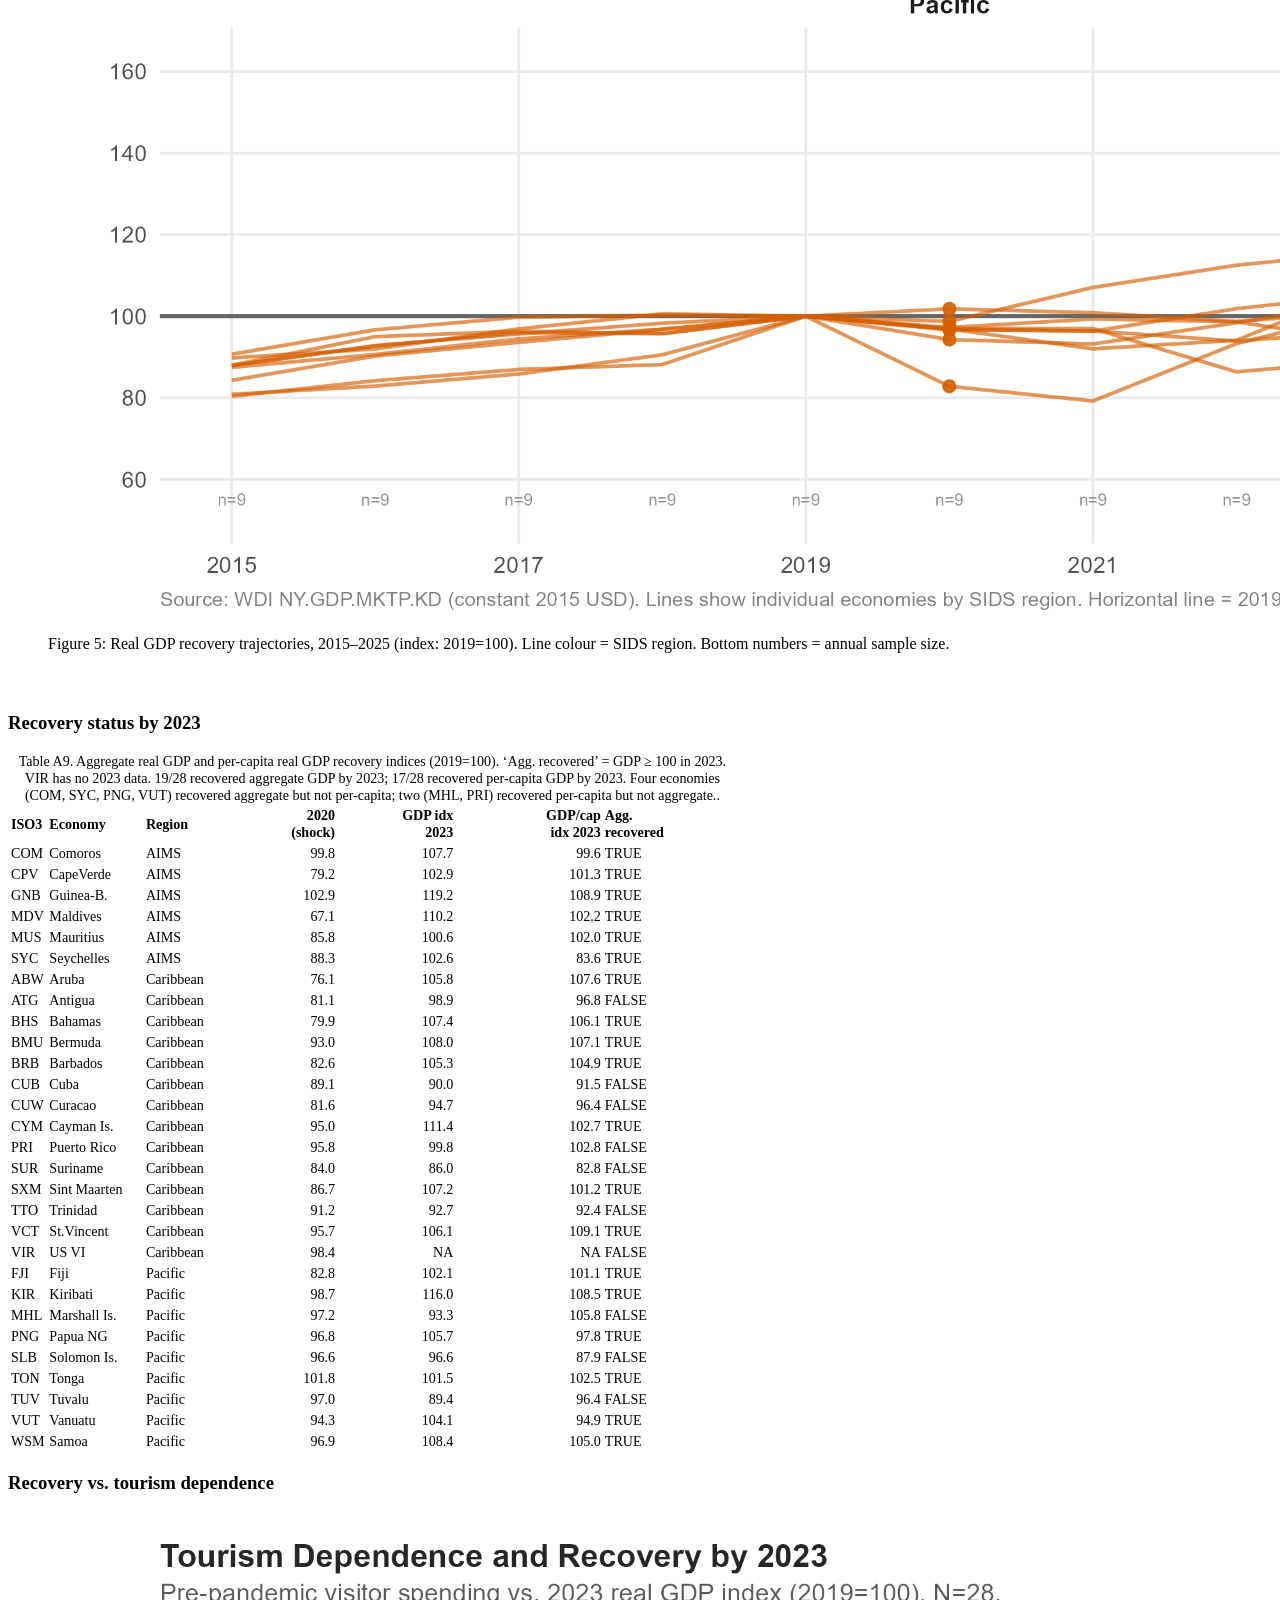
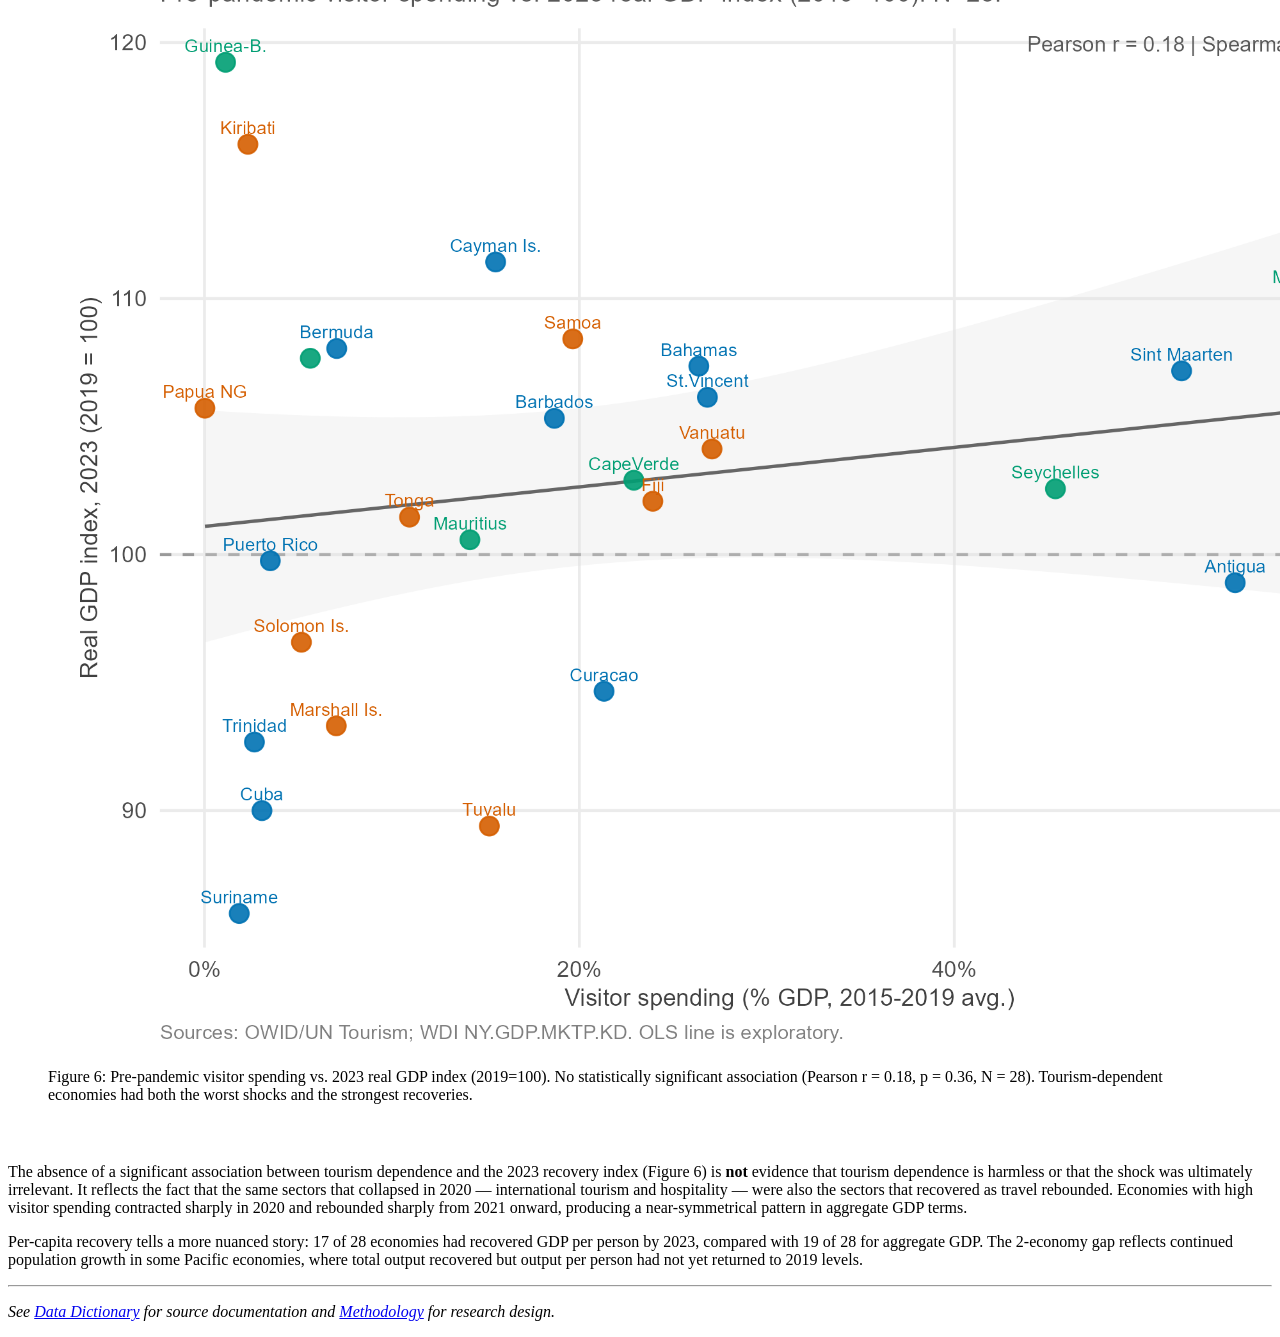
==== commit f0b031a1: "fix: repair analytical panel and reconcile SIDS findings" ====
--- a/docs/analysis.html
+++ b/docs/analysis.html
@@ -207,15 +207,15 @@
 <table class="caption-top table table-sm table-striped small">
 <caption>Table A1. Candidate universe: 58 economies across three SIDS regions. Authority: UN-OHRLLS list of SIDS, retrieved November 2026.</caption>
 <colgroup>
-<col style="width: 17%">
-<col style="width: 21%">
-<col style="width: 31%">
-<col style="width: 30%">
+<col style="width: 16%">
+<col style="width: 25%">
+<col style="width: 29%">
+<col style="width: 28%">
 </colgroup>
 <thead>
 <tr class="header">
 <th style="text-align: left;">sids_region</th>
-<th style="text-align: right;">UN Member SIDS</th>
+<th style="text-align: right;">OHRLLS-listed SIDS</th>
 <th style="text-align: right;">Associate Member SIDS</th>
 <th style="text-align: right;">Other island economy</th>
 </tr>
@@ -1054,7 +1054,7 @@
 <div class="cell">
 <div class="cell-output-display">
 <table class="caption-top table table-sm table-striped small">
-<caption>Table A9. Aggregate real GDP and per-capita real GDP recovery indices (2019=100). ‘Agg. recovered’ = GDP ≥ 100 in 2023. VIR has no 2023 data. 19/28 recovered aggregate GDP; 17/28 recovered per-capita GDP.</caption>
+<caption>Table A9. Aggregate real GDP and per-capita real GDP recovery indices (2019=100). ‘Agg. recovered’ = GDP ≥ 100 in 2023. VIR has no 2023 data. 19/28 recovered aggregate GDP by 2023; 17/28 recovered per-capita GDP by 2023. Four economies (COM, SYC, PNG, VUT) recovered aggregate but not per-capita; two (MHL, PRI) recovered per-capita but not aggregate..</caption>
 <colgroup>
 <col style="width: 5%">
 <col style="width: 13%">
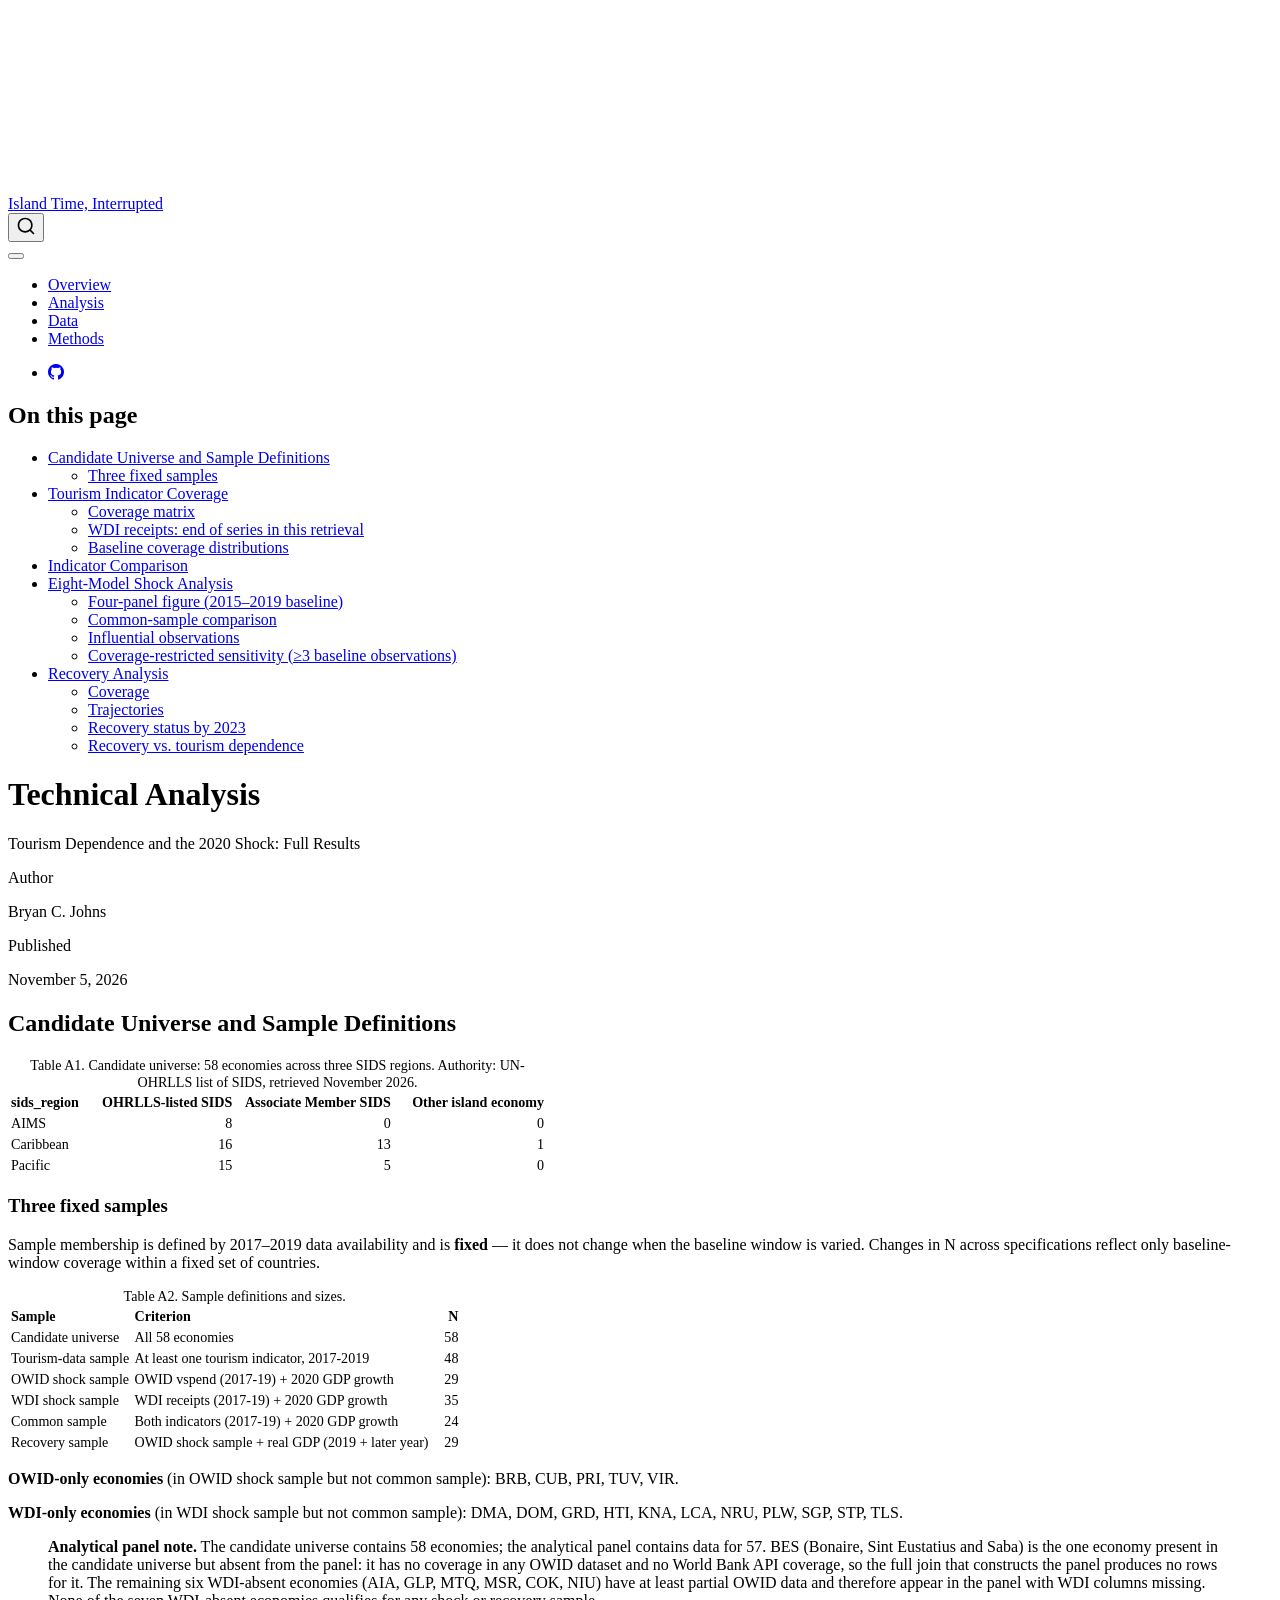
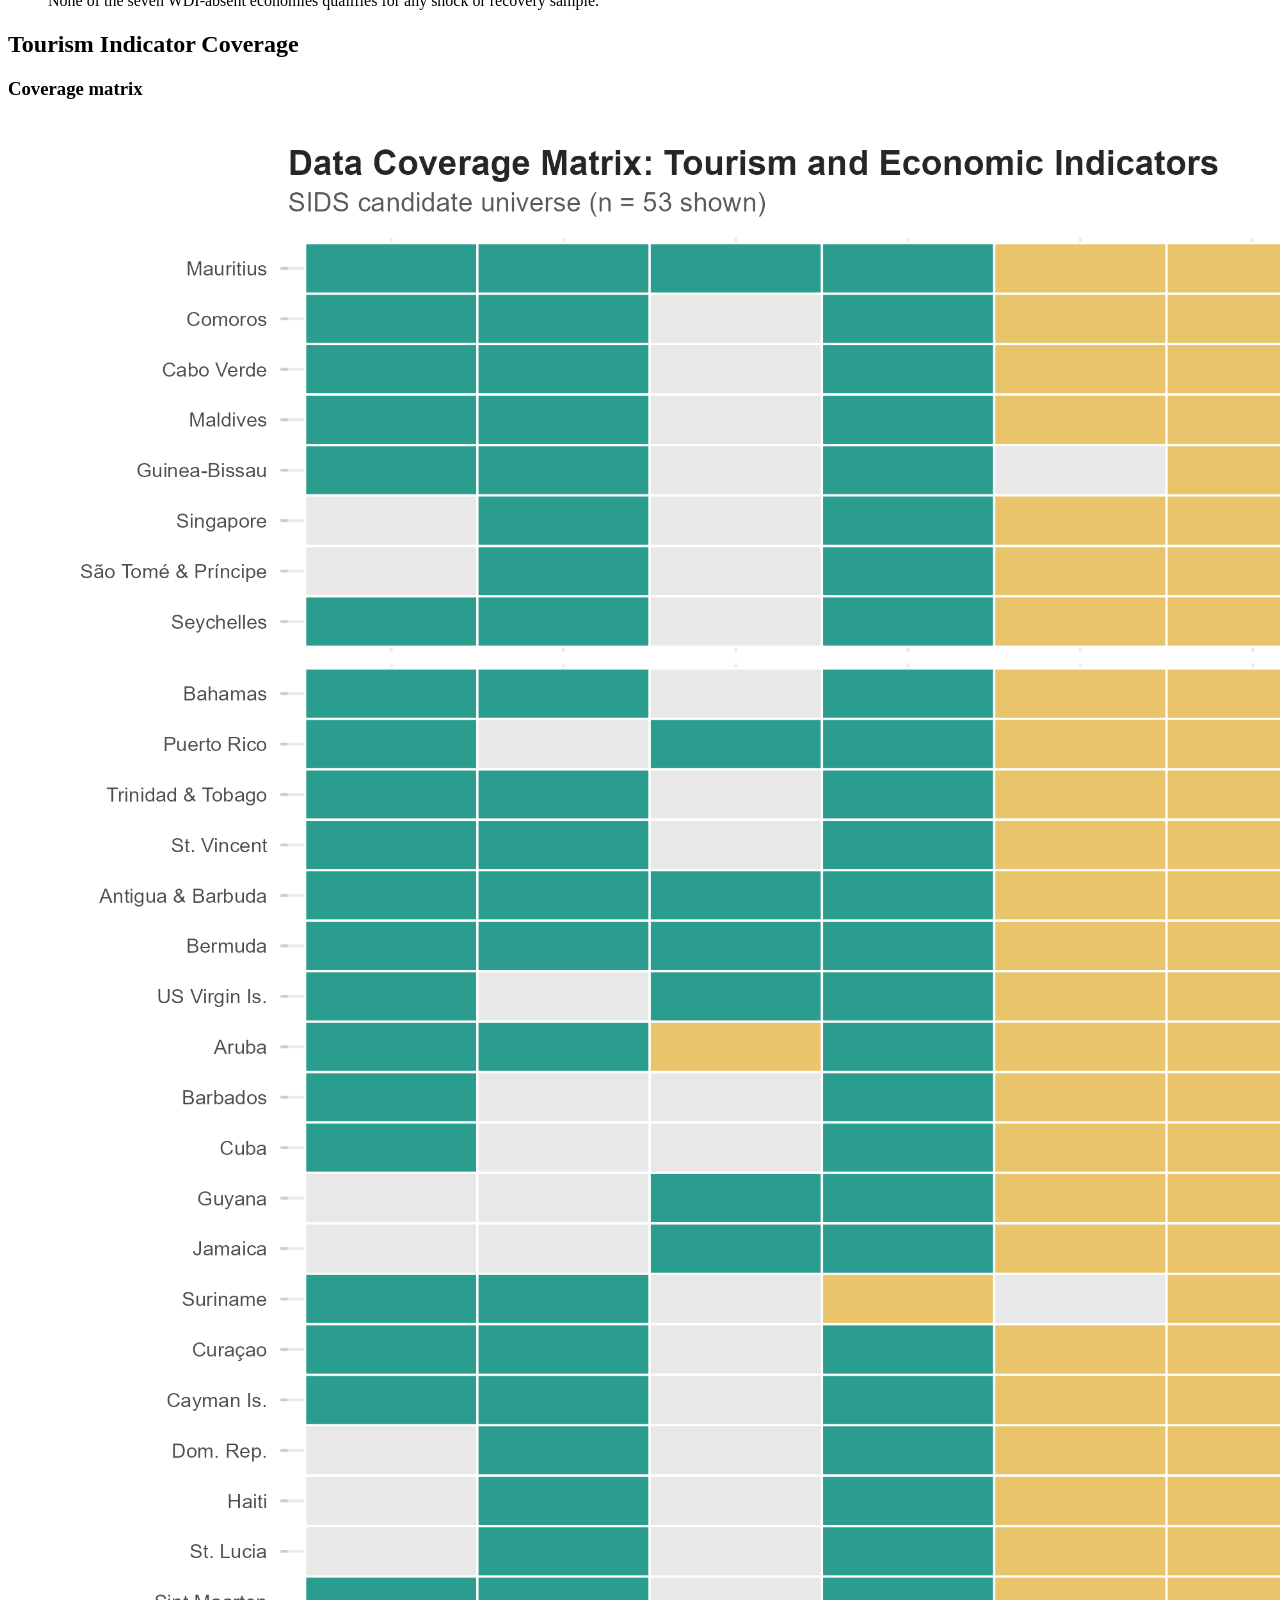
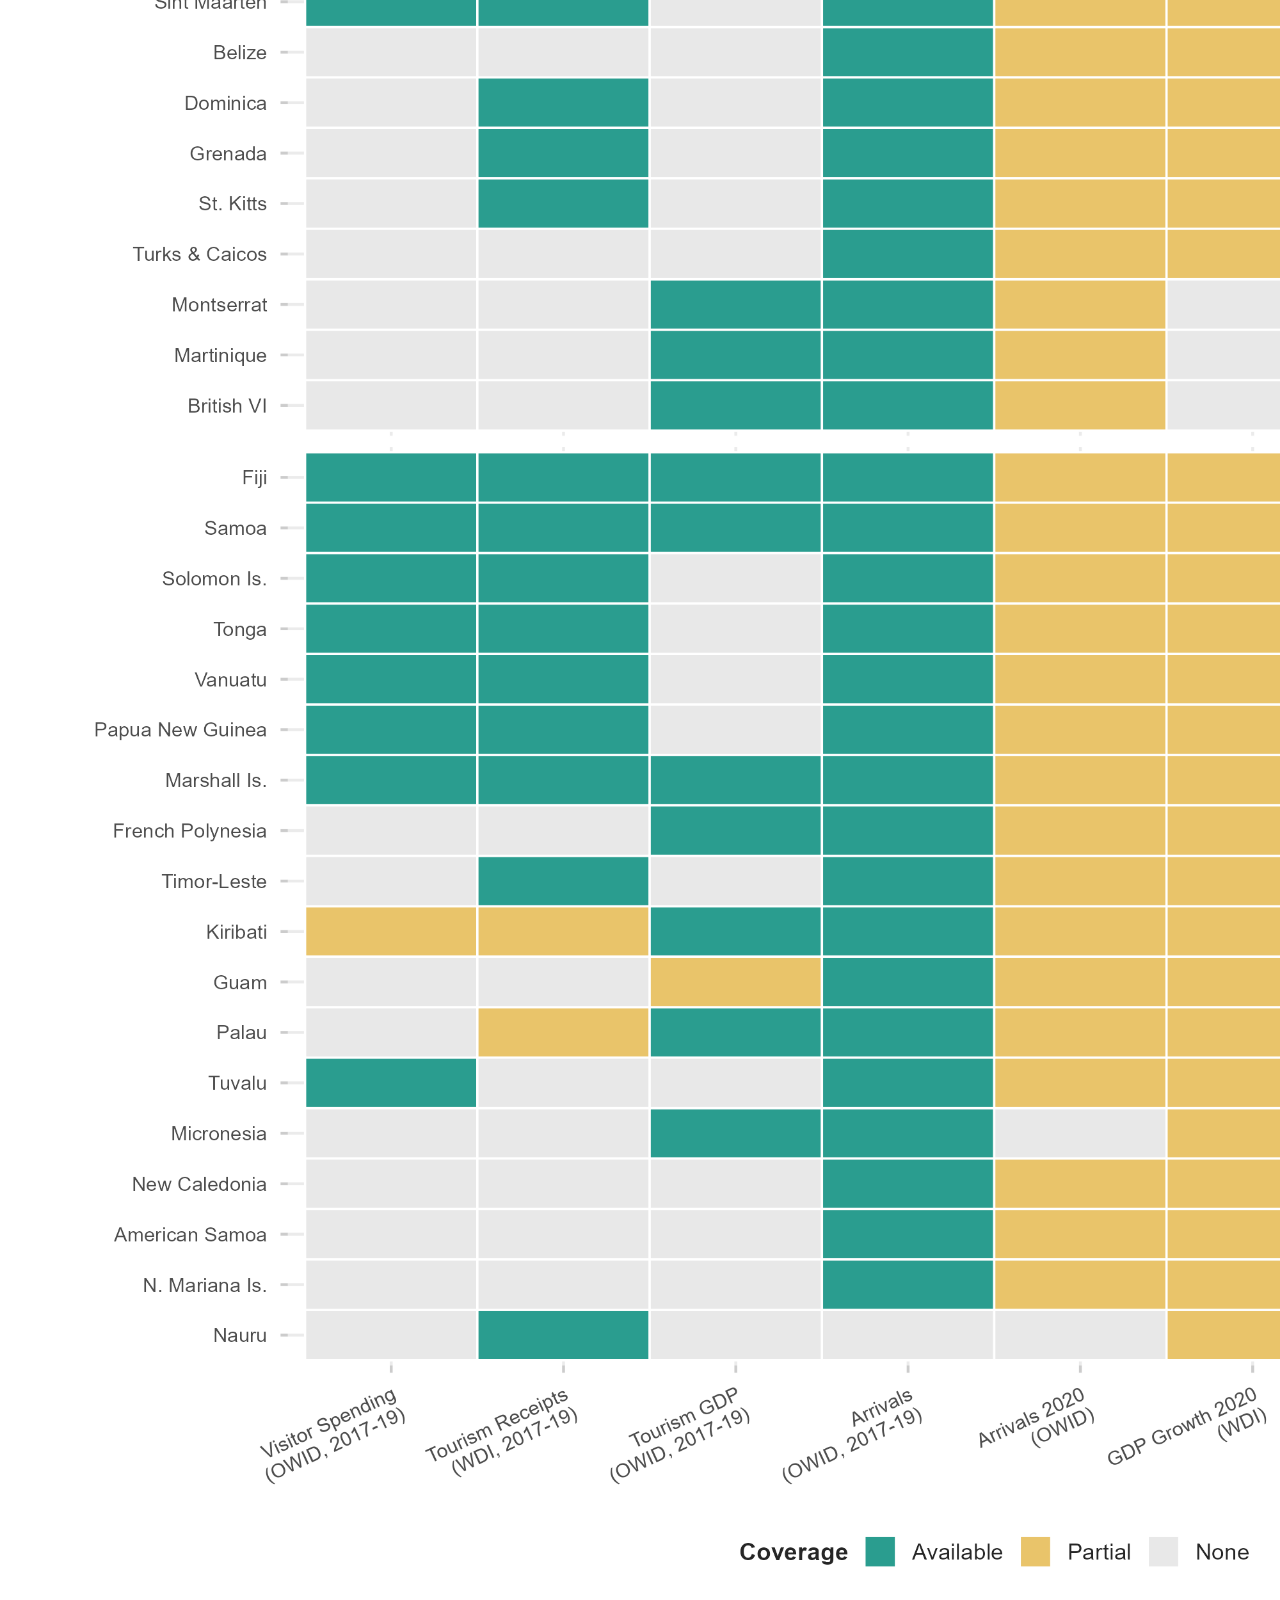
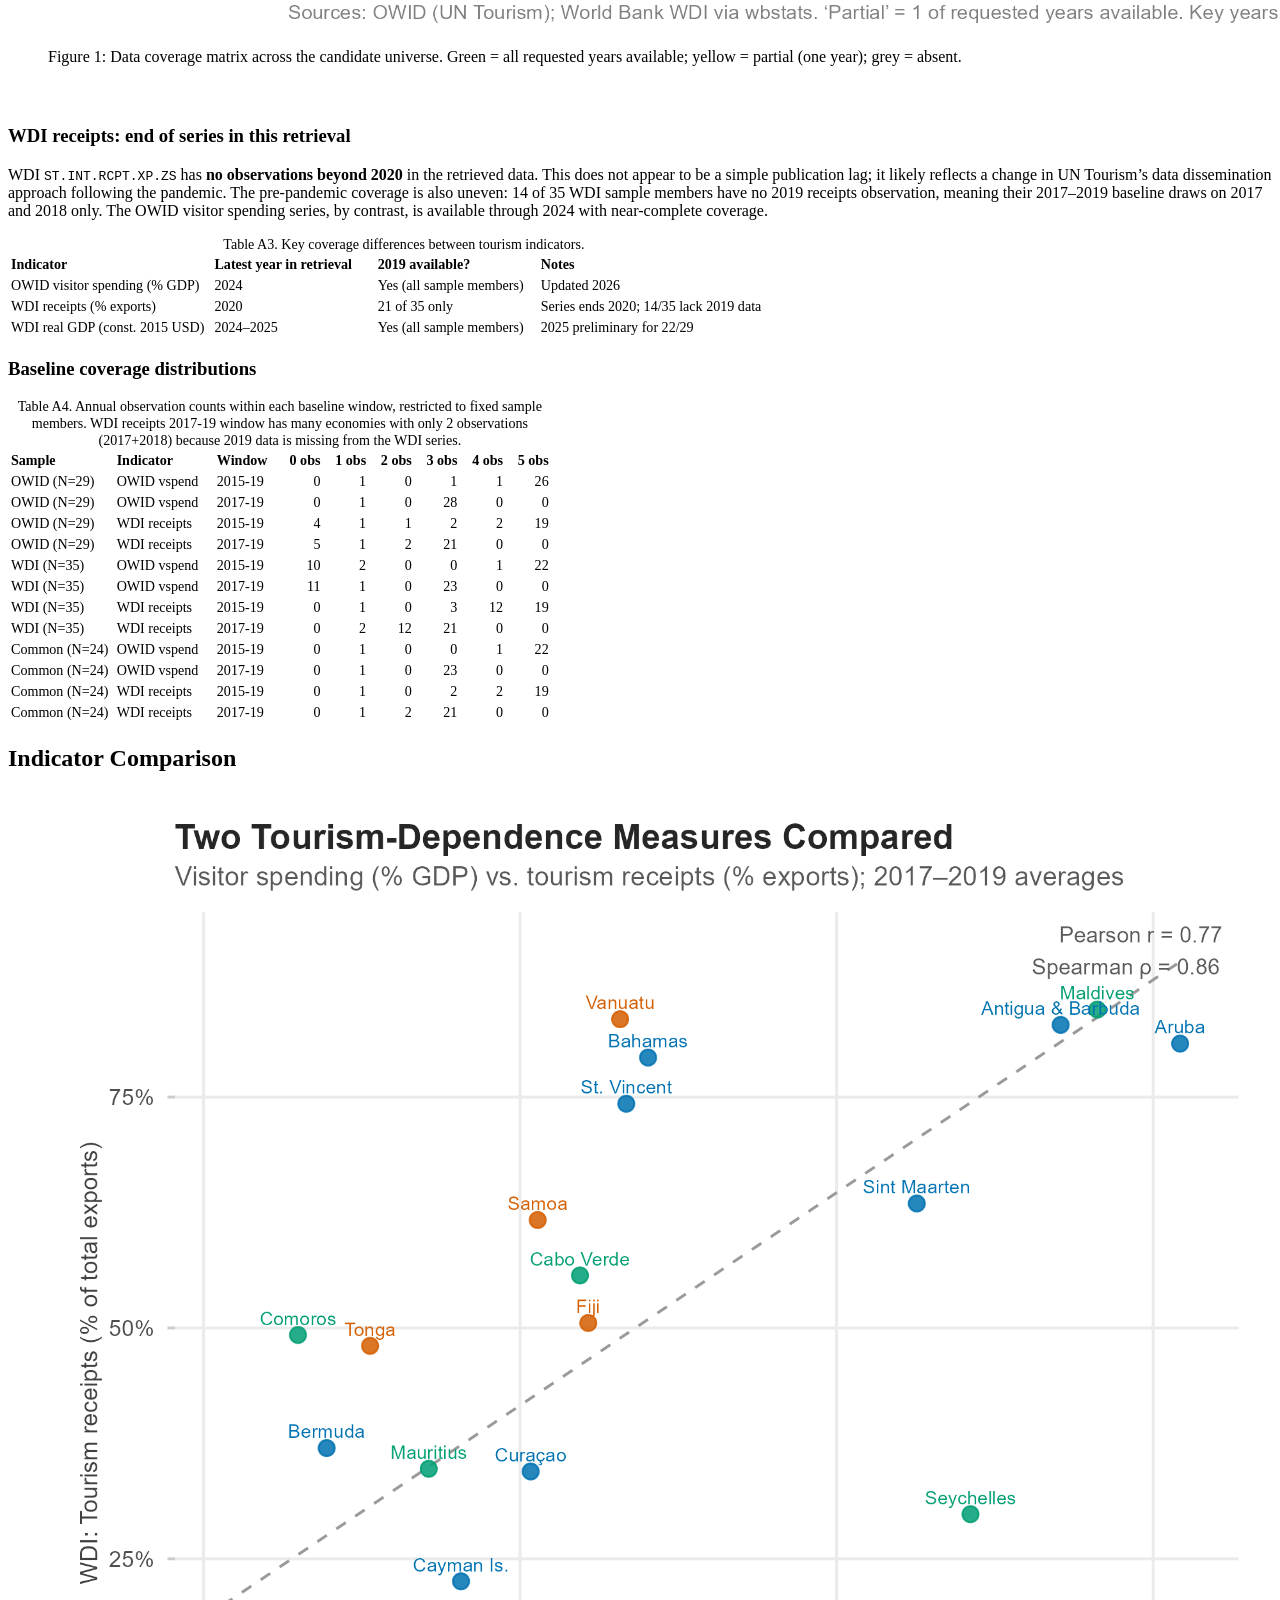
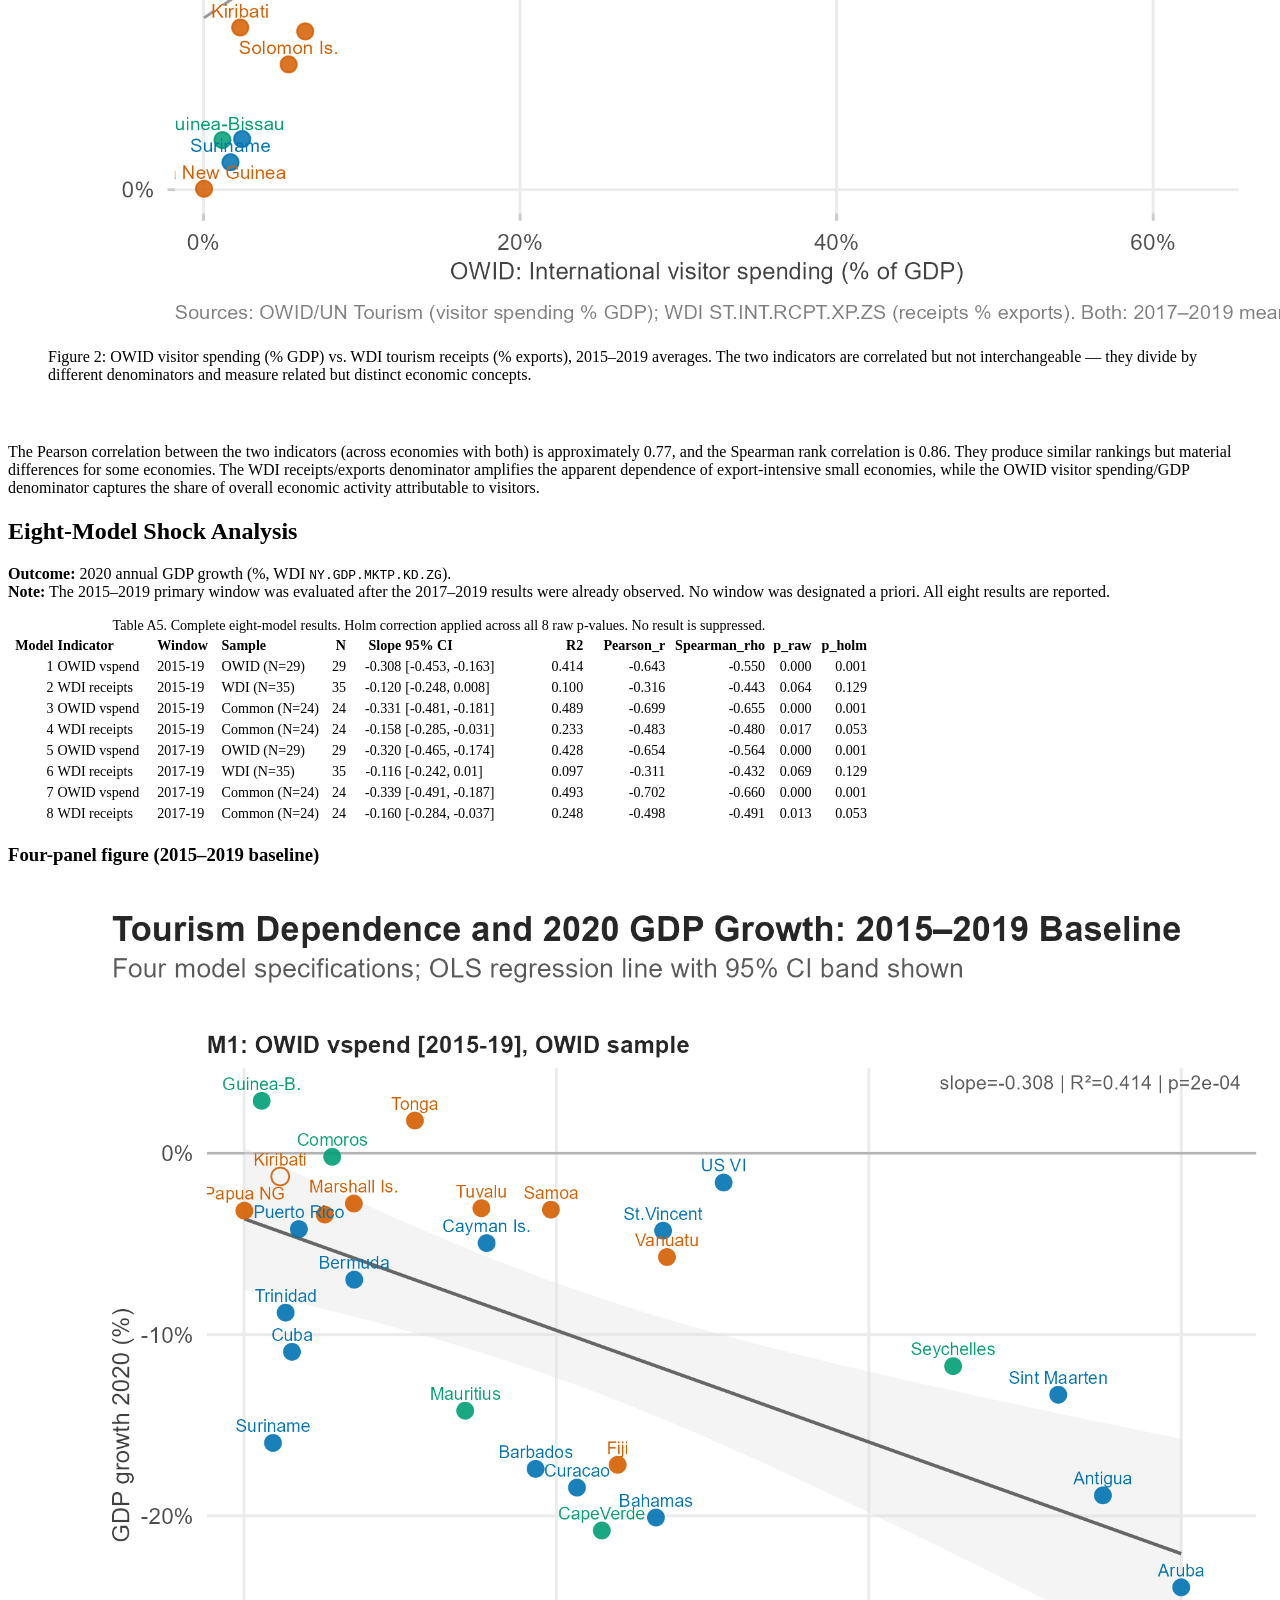
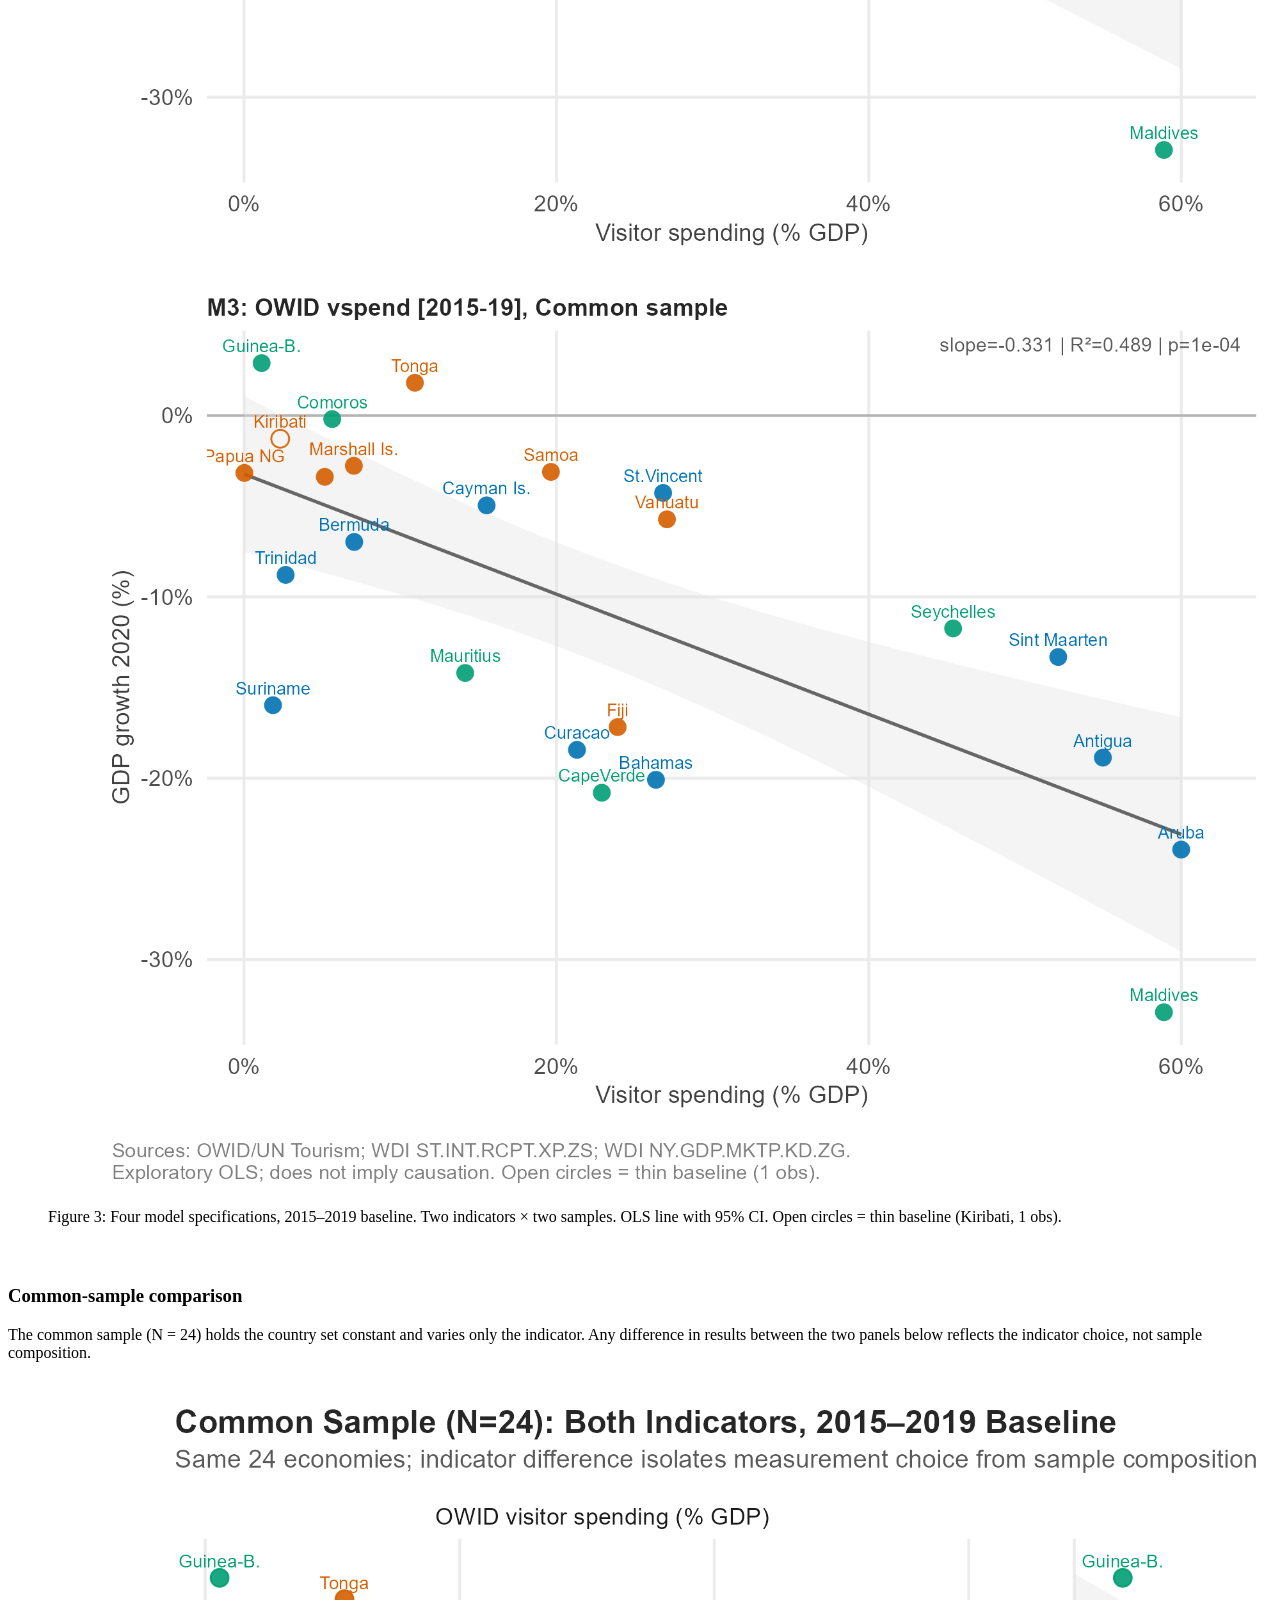
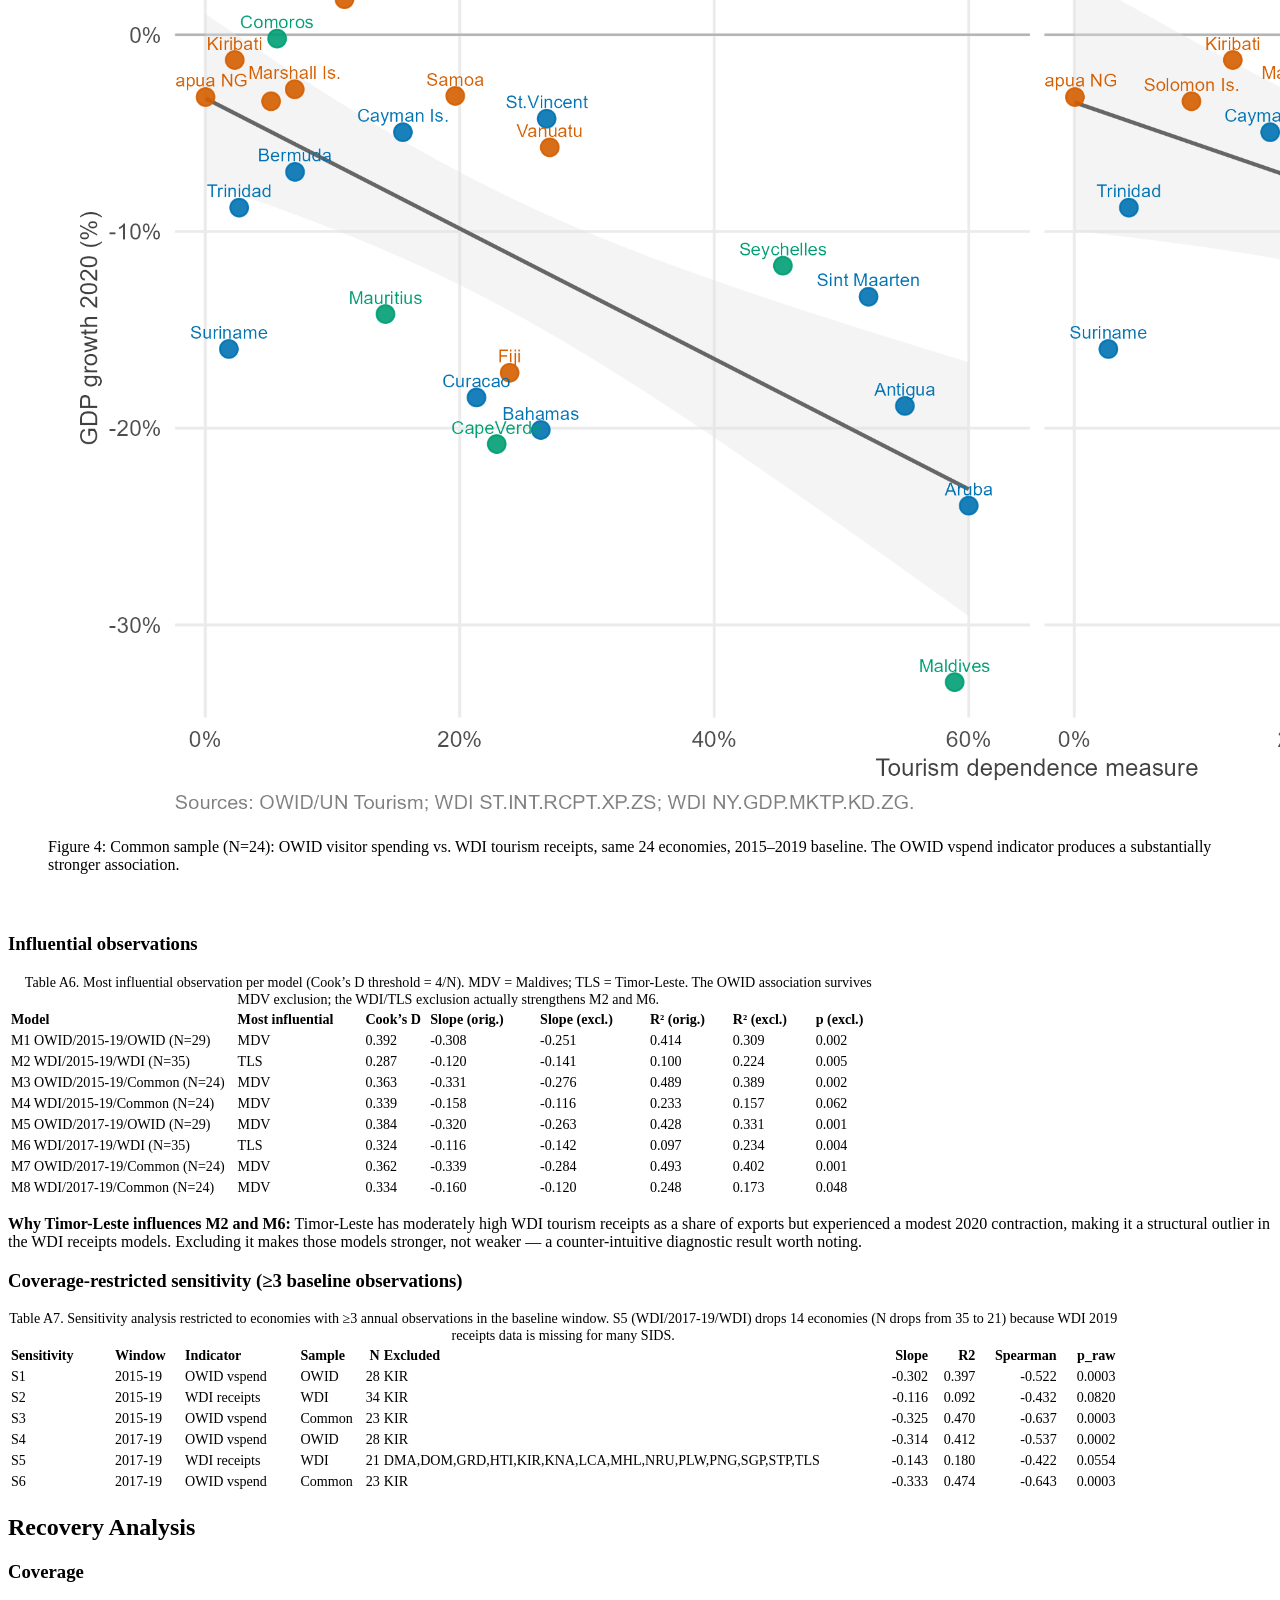
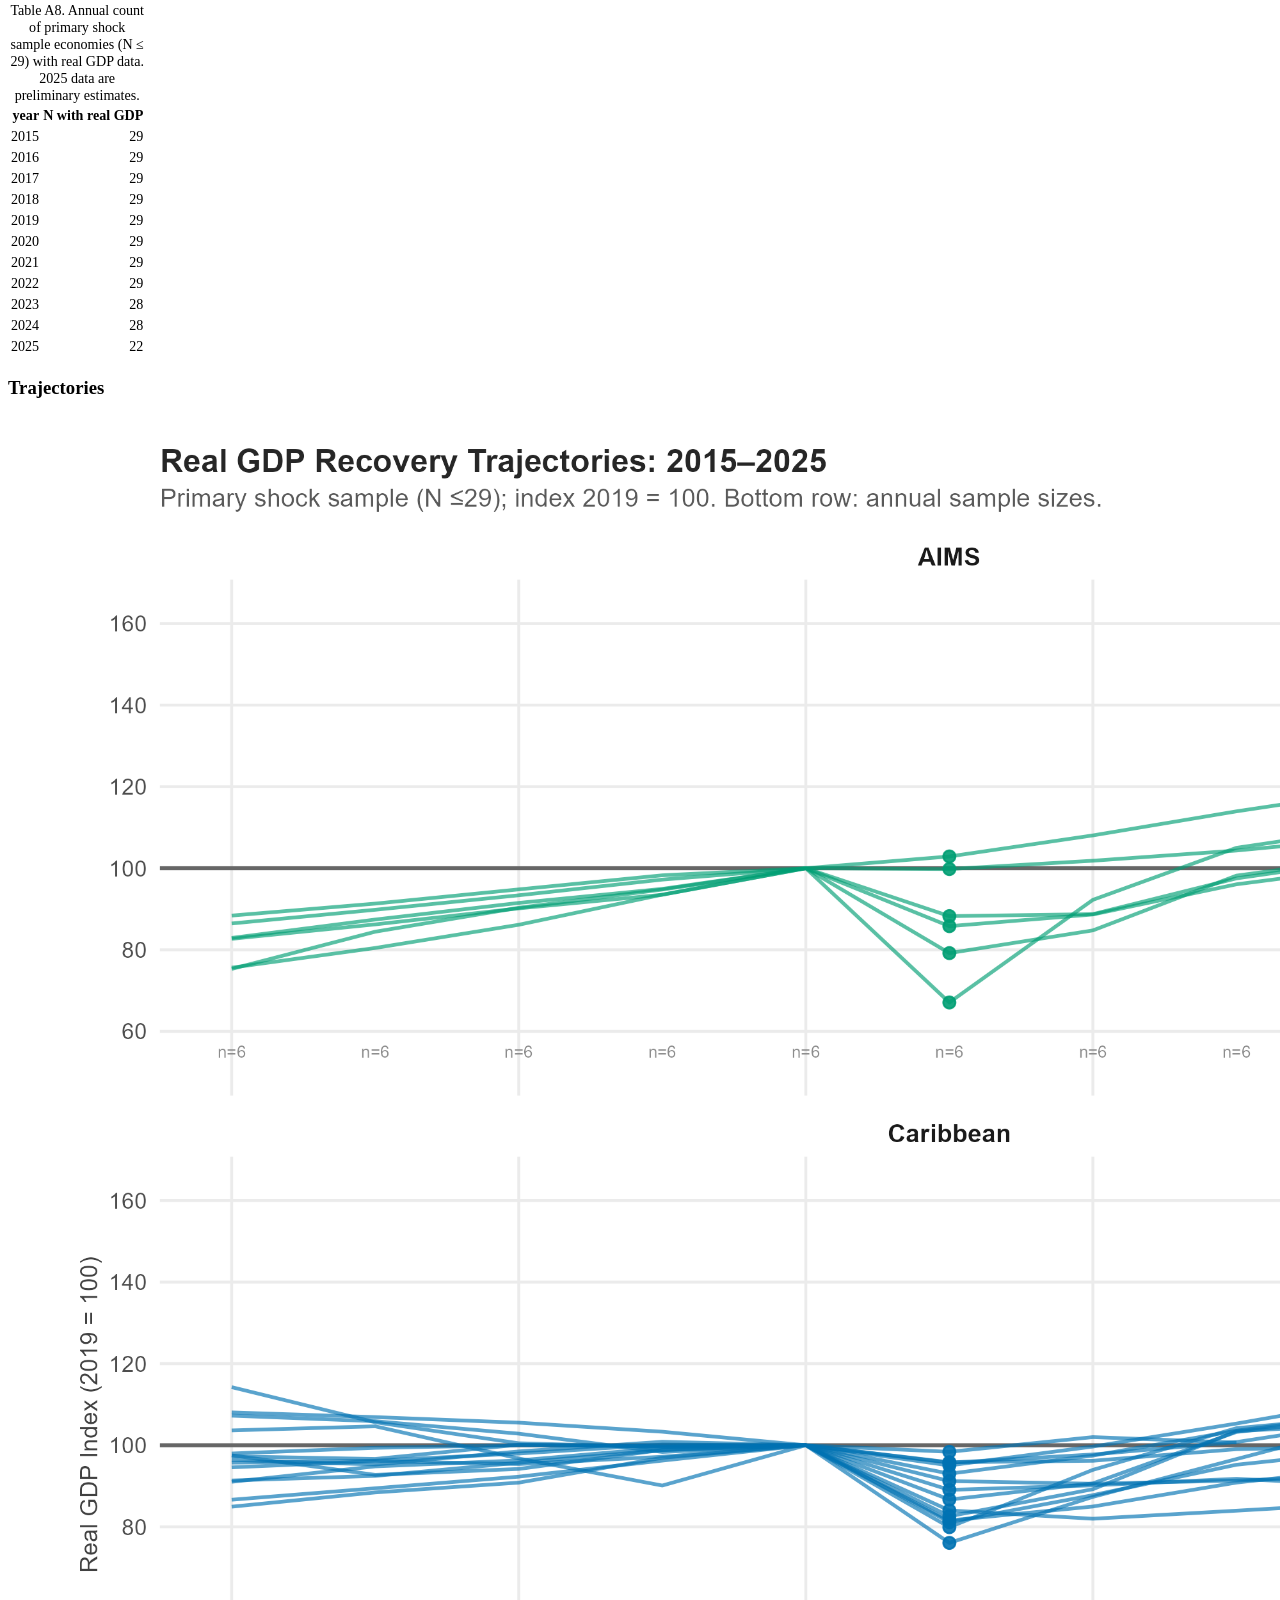
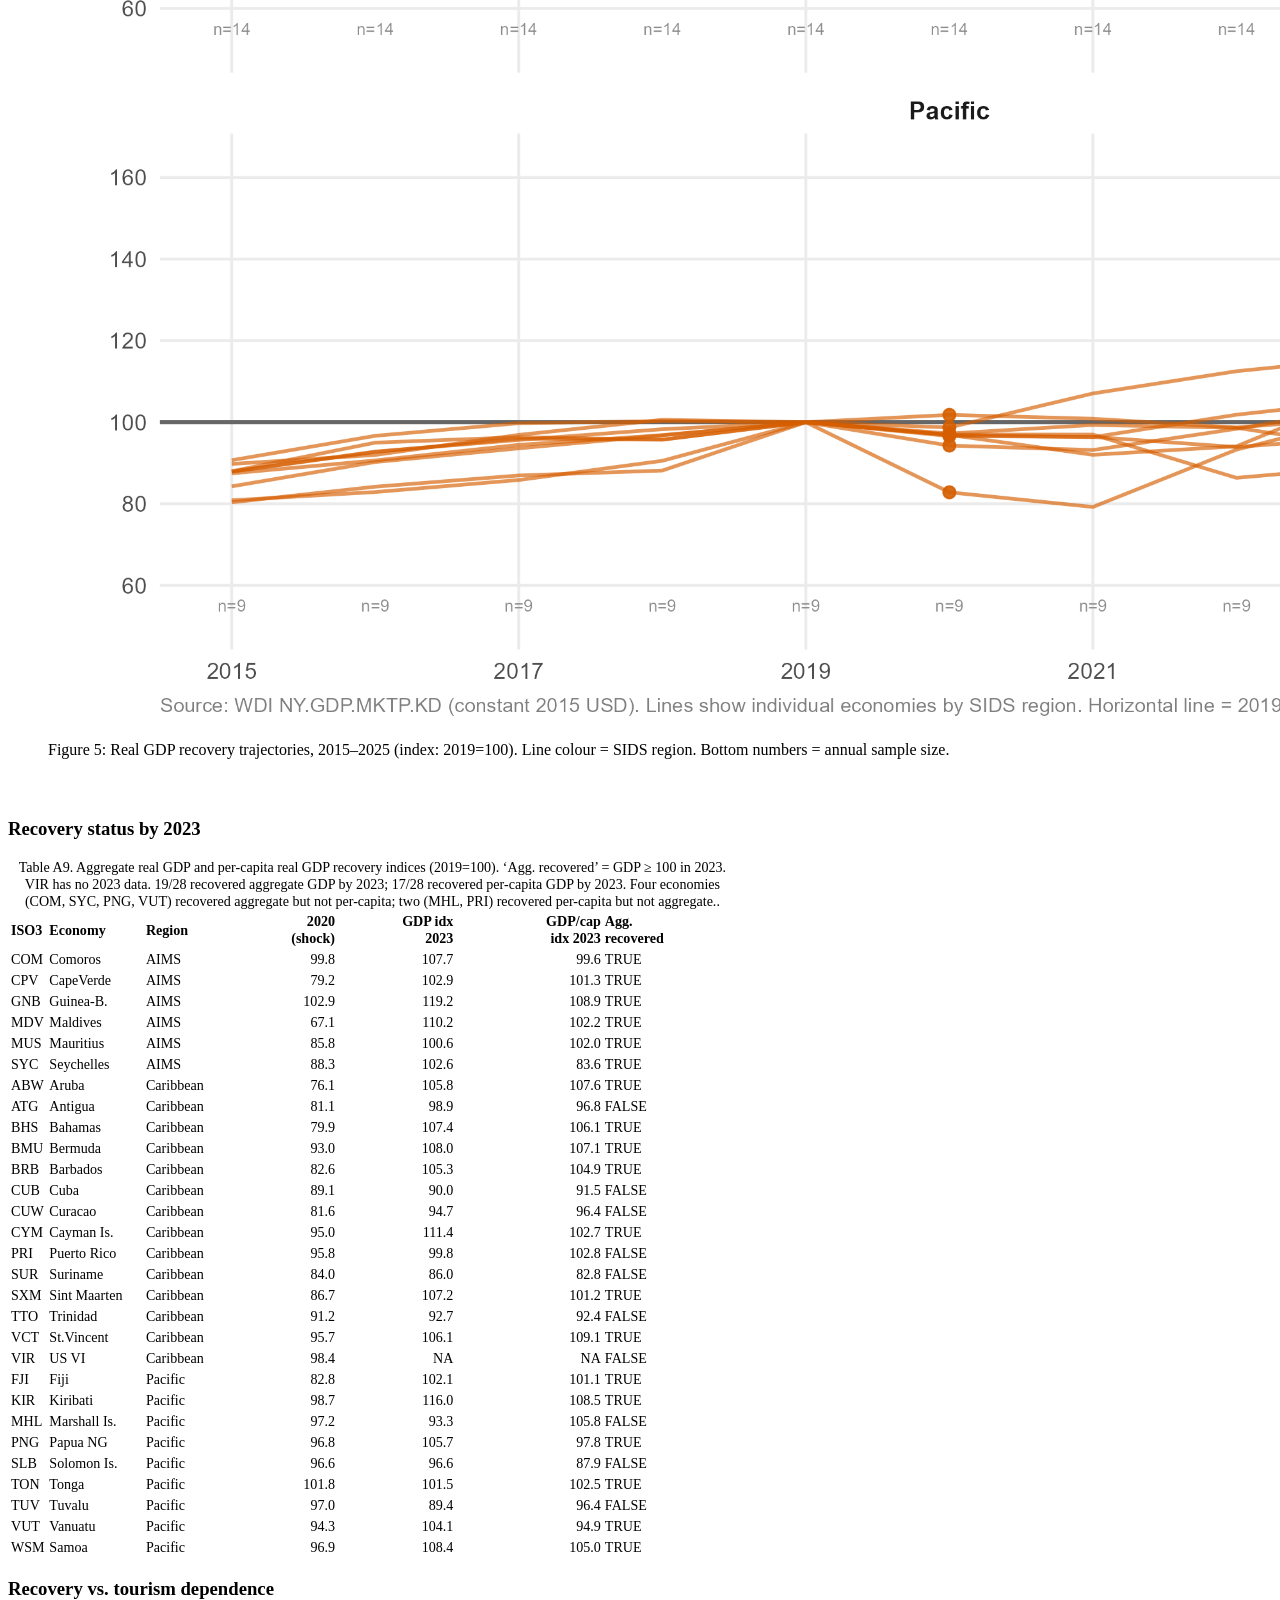
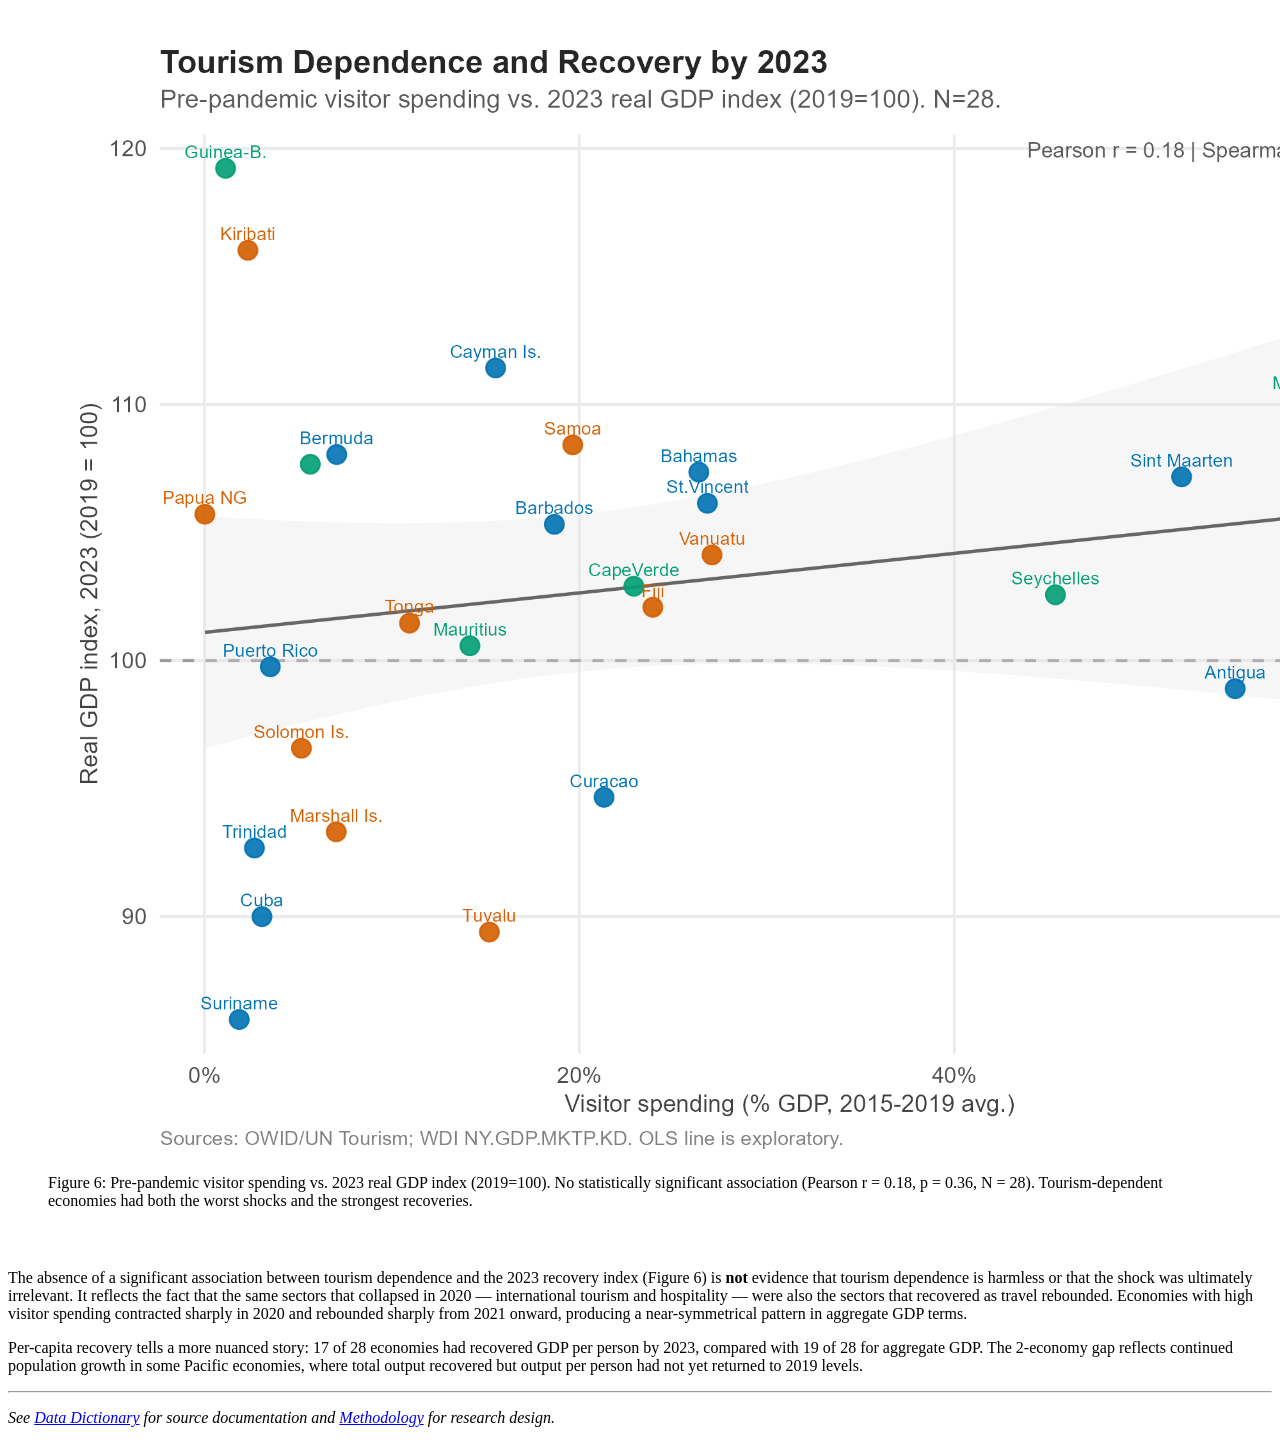
==== commit c45d0029: "docs: storytelling revision: new overview narrative, updated technical pages, polished README" ====
--- a/docs/analysis.html
+++ b/docs/analysis.html
@@ -144,7 +144,7 @@
   <li><a href="#tourism-indicator-coverage" id="toc-tourism-indicator-coverage" class="nav-link" data-scroll-target="#tourism-indicator-coverage">Tourism Indicator Coverage</a>
   <ul class="collapse">
   <li><a href="#coverage-matrix" id="toc-coverage-matrix" class="nav-link" data-scroll-target="#coverage-matrix">Coverage matrix</a></li>
-  <li><a href="#wdi-receipts-publication-lag" id="toc-wdi-receipts-publication-lag" class="nav-link" data-scroll-target="#wdi-receipts-publication-lag">WDI receipts publication lag</a></li>
+  <li><a href="#wdi-receipts-end-of-series-in-this-retrieval" id="toc-wdi-receipts-end-of-series-in-this-retrieval" class="nav-link" data-scroll-target="#wdi-receipts-end-of-series-in-this-retrieval">WDI receipts: end of series in this retrieval</a></li>
   <li><a href="#baseline-coverage-distributions" id="toc-baseline-coverage-distributions" class="nav-link" data-scroll-target="#baseline-coverage-distributions">Baseline coverage distributions</a></li>
   </ul></li>
   <li><a href="#indicator-comparison" id="toc-indicator-comparison" class="nav-link" data-scroll-target="#indicator-comparison">Indicator Comparison</a></li>
@@ -299,6 +299,9 @@
 </div>
 <p><strong>OWID-only economies</strong> (in OWID shock sample but not common sample): BRB, CUB, PRI, TUV, VIR.</p>
 <p><strong>WDI-only economies</strong> (in WDI shock sample but not common sample): DMA, DOM, GRD, HTI, KNA, LCA, NRU, PLW, SGP, STP, TLS.</p>
+<blockquote class="blockquote">
+<p><strong>Analytical panel note.</strong> The candidate universe contains 58 economies; the analytical panel contains data for 57. BES (Bonaire, Sint Eustatius and Saba) is the one economy present in the candidate universe but absent from the panel: it has no coverage in any OWID dataset and no World Bank API coverage, so the full join that constructs the panel produces no rows for it. The remaining six WDI-absent economies (AIA, GLP, MTQ, MSR, COK, NIU) have at least partial OWID data and therefore appear in the panel with WDI columns missing. None of the seven WDI-absent economies qualifies for any shock or recovery sample.</p>
+</blockquote>
 </section>
 </section>
 <section id="tourism-indicator-coverage" class="level2">
@@ -313,30 +316,30 @@
 <img src="output/figures/fig4_coverage_matrix.png" class="img-fluid figure-img" width="1824">
 </div>
 <figcaption class="quarto-float-caption-bottom quarto-float-caption quarto-float-fig" id="fig-coverage-matrix-caption-0ceaefa1-69ba-4598-a22c-09a6ac19f8ca">
-Figure&nbsp;1: Data coverage matrix across the candidate universe. Green = all requested years available; yellow = partial; grey = absent.
+Figure&nbsp;1: Data coverage matrix across the candidate universe. Green = all requested years available; yellow = partial (one year); grey = absent.
 </figcaption>
 </figure>
 </div>
 </div>
 </div>
 </section>
-<section id="wdi-receipts-publication-lag" class="level3">
-<h3 class="anchored" data-anchor-id="wdi-receipts-publication-lag">WDI receipts publication lag</h3>
-<p>WDI <code>ST.INT.RCPT.XP.ZS</code> has <strong>no observations beyond 2020</strong> in the retrieved data. In 2019, 14 of 35 WDI sample members have no receipts observation — their 2017–2019 baseline is computed from 2017 and 2018 only. This lag distinguishes the WDI series from the OWID visitor spending series (available through 2024).</p>
+<section id="wdi-receipts-end-of-series-in-this-retrieval" class="level3">
+<h3 class="anchored" data-anchor-id="wdi-receipts-end-of-series-in-this-retrieval">WDI receipts: end of series in this retrieval</h3>
+<p>WDI <code>ST.INT.RCPT.XP.ZS</code> has <strong>no observations beyond 2020</strong> in the retrieved data. This does not appear to be a simple publication lag; it likely reflects a change in UN Tourism’s data dissemination approach following the pandemic. The pre-pandemic coverage is also uneven: 14 of 35 WDI sample members have no 2019 receipts observation, meaning their 2017–2019 baseline draws on 2017 and 2018 only. The OWID visitor spending series, by contrast, is available through 2024 with near-complete coverage.</p>
 <div class="cell">
 <div class="cell-output-display">
 <table class="caption-top table table-sm table-striped small">
 <caption>Table A3. Key coverage differences between tourism indicators.</caption>
 <colgroup>
-<col style="width: 30%">
-<col style="width: 11%">
-<col style="width: 24%">
+<col style="width: 25%">
+<col style="width: 20%">
+<col style="width: 20%">
 <col style="width: 32%">
 </colgroup>
 <thead>
 <tr class="header">
 <th style="text-align: left;">Indicator</th>
-<th style="text-align: left;">Latest year</th>
+<th style="text-align: left;">Latest year in retrieval</th>
 <th style="text-align: left;">2019 available?</th>
 <th style="text-align: left;">Notes</th>
 </tr>
@@ -346,17 +349,17 @@
 <td style="text-align: left;">OWID visitor spending (% GDP)</td>
 <td style="text-align: left;">2024</td>
 <td style="text-align: left;">Yes (all sample members)</td>
-<td style="text-align: left;">No lag; updated 2026</td>
+<td style="text-align: left;">Updated 2026</td>
 </tr>
 <tr class="even">
 <td style="text-align: left;">WDI receipts (% exports)</td>
 <td style="text-align: left;">2020</td>
-<td style="text-align: left;">14 of 35 missing</td>
-<td style="text-align: left;">~3-5 year lag; absent 2021-2023+</td>
+<td style="text-align: left;">21 of 35 only</td>
+<td style="text-align: left;">Series ends 2020; 14/35 lack 2019 data</td>
 </tr>
 <tr class="odd">
 <td style="text-align: left;">WDI real GDP (const. 2015 USD)</td>
-<td style="text-align: left;">2024/2025</td>
+<td style="text-align: left;">2024–2025</td>
 <td style="text-align: left;">Yes (all sample members)</td>
 <td style="text-align: left;">2025 preliminary for 22/29</td>
 </tr>
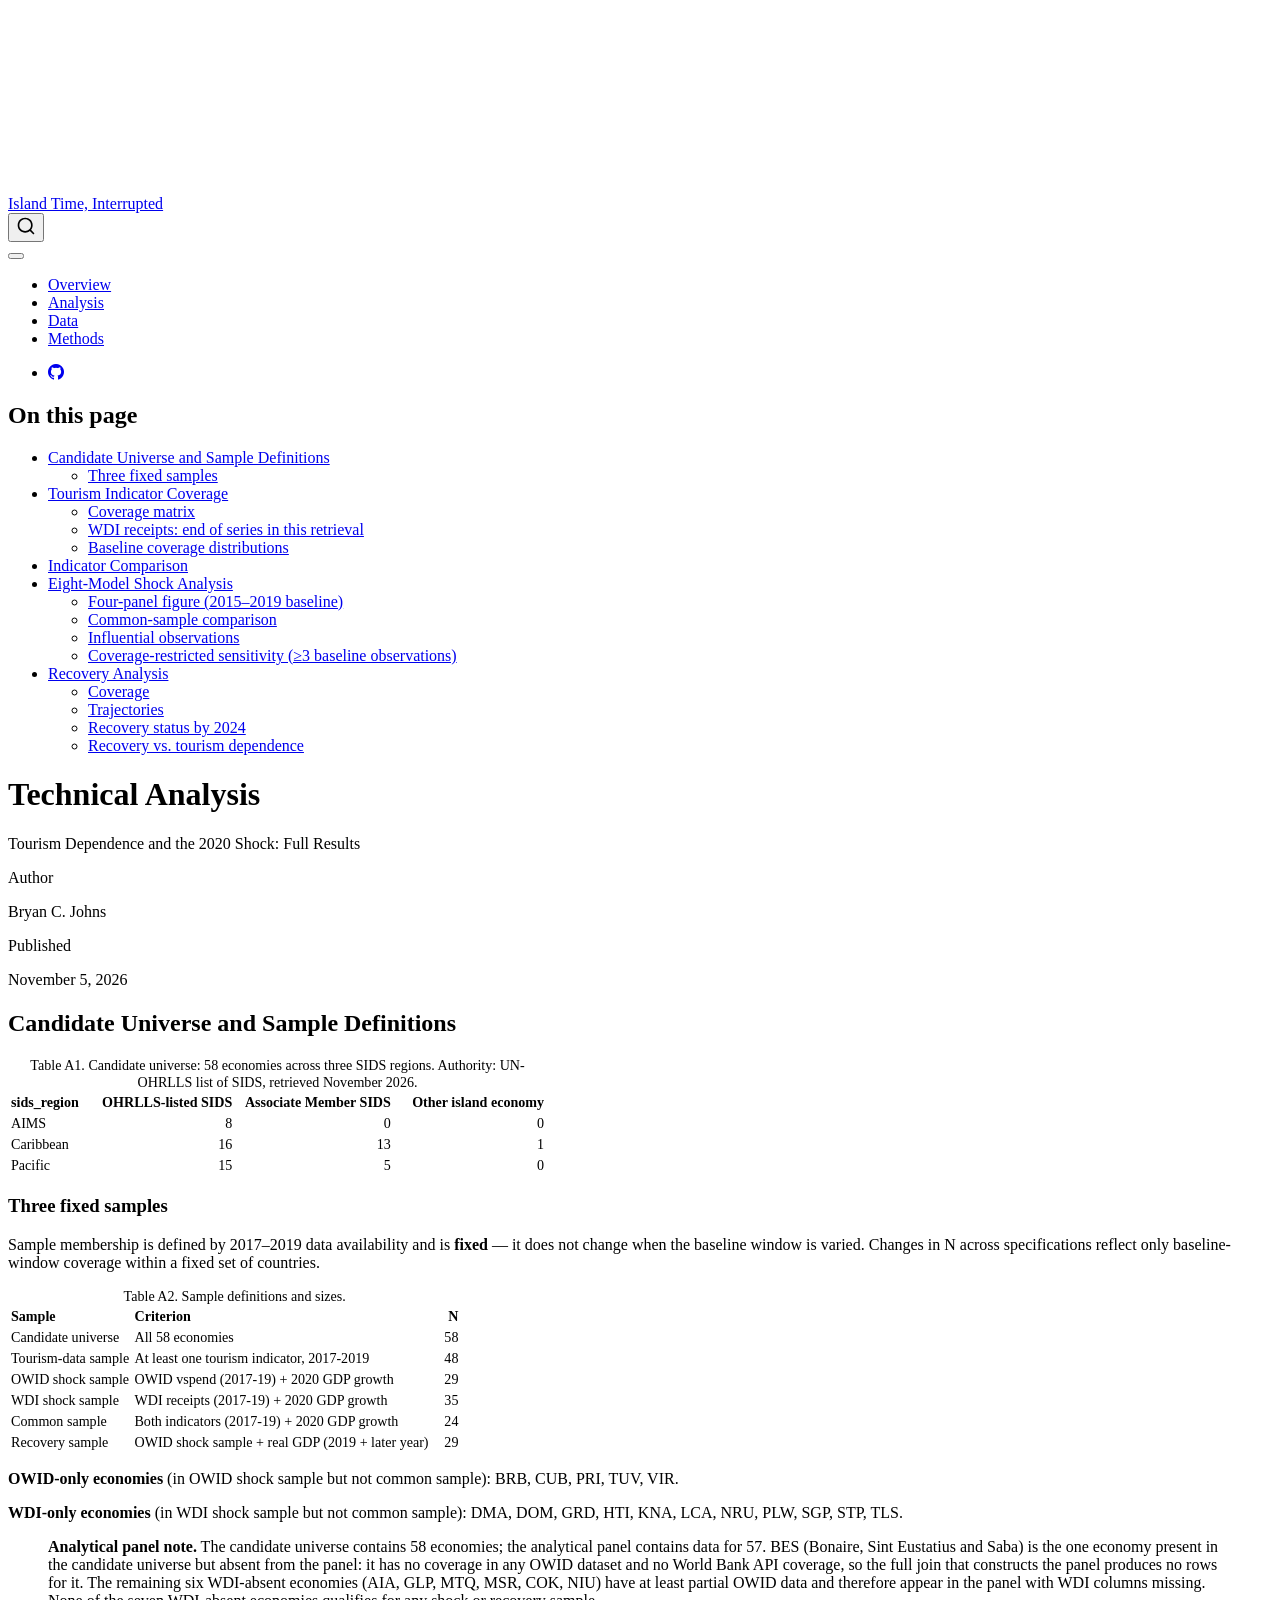
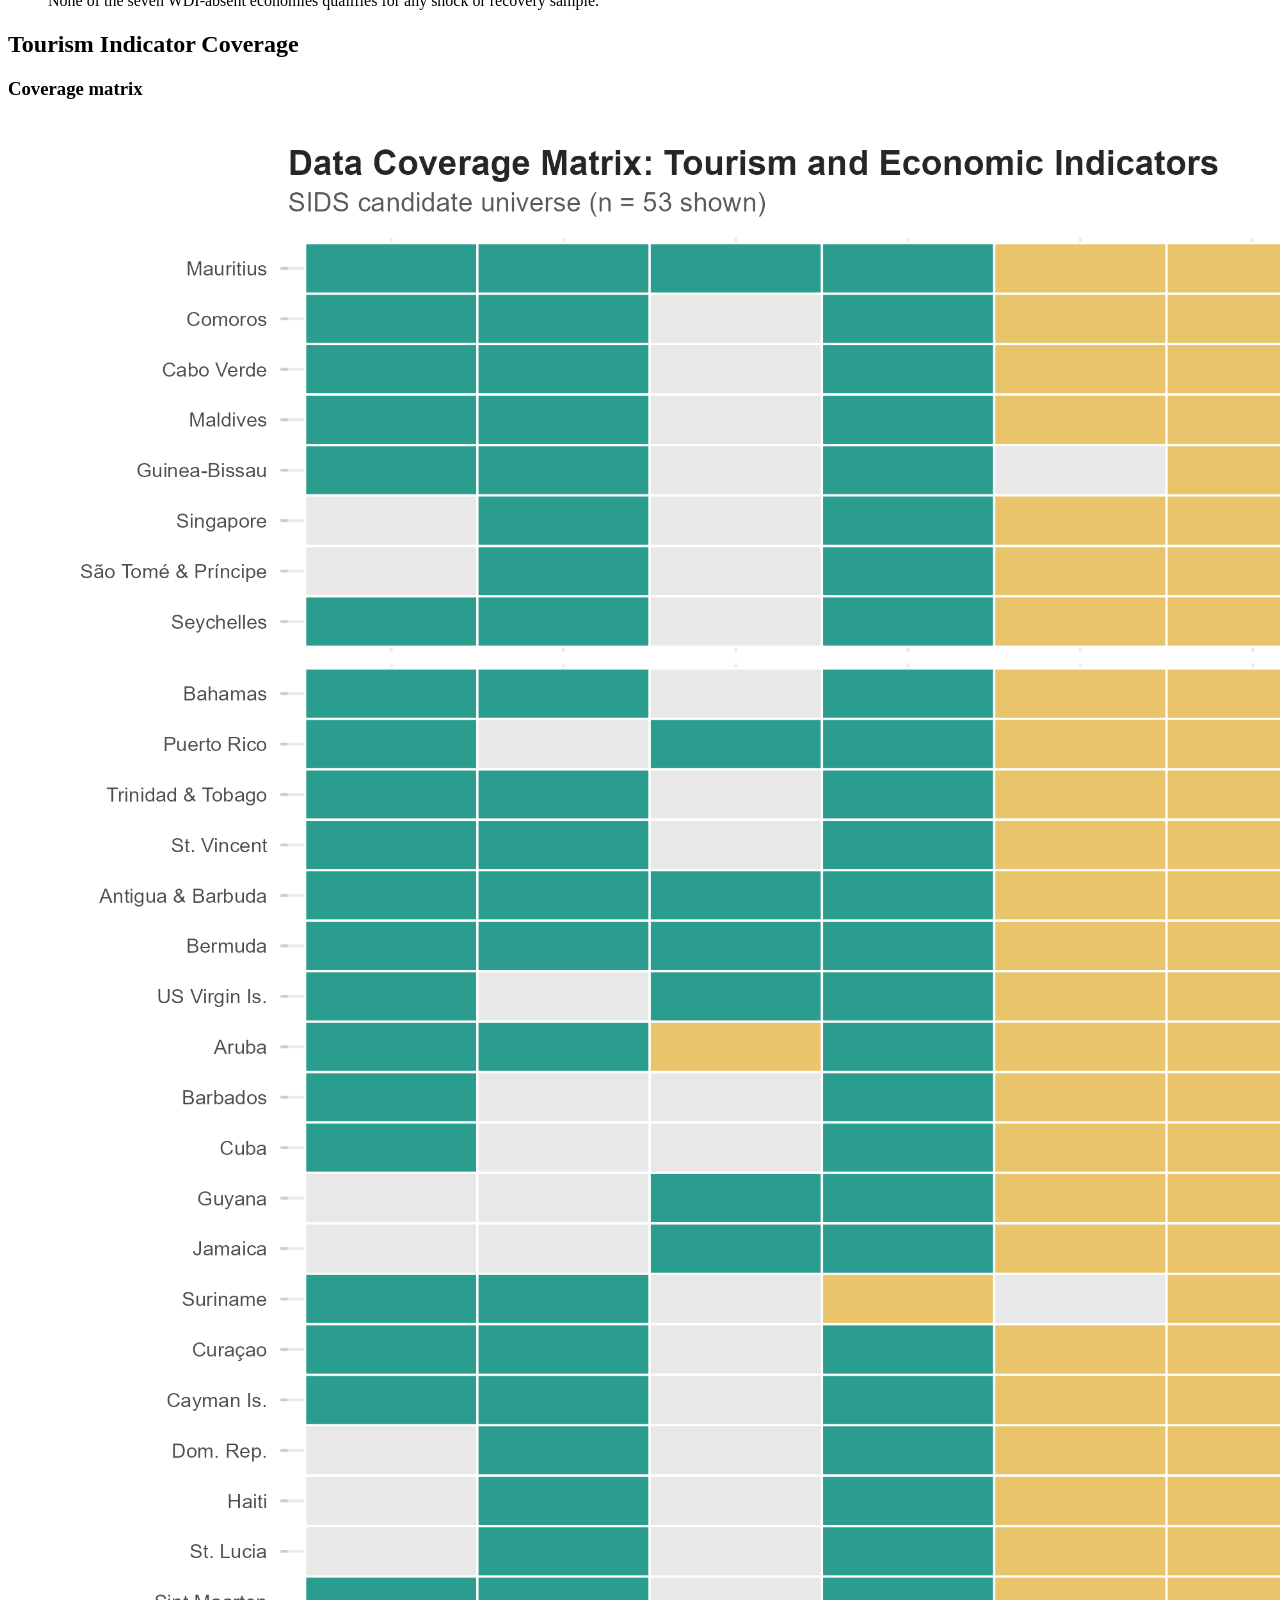
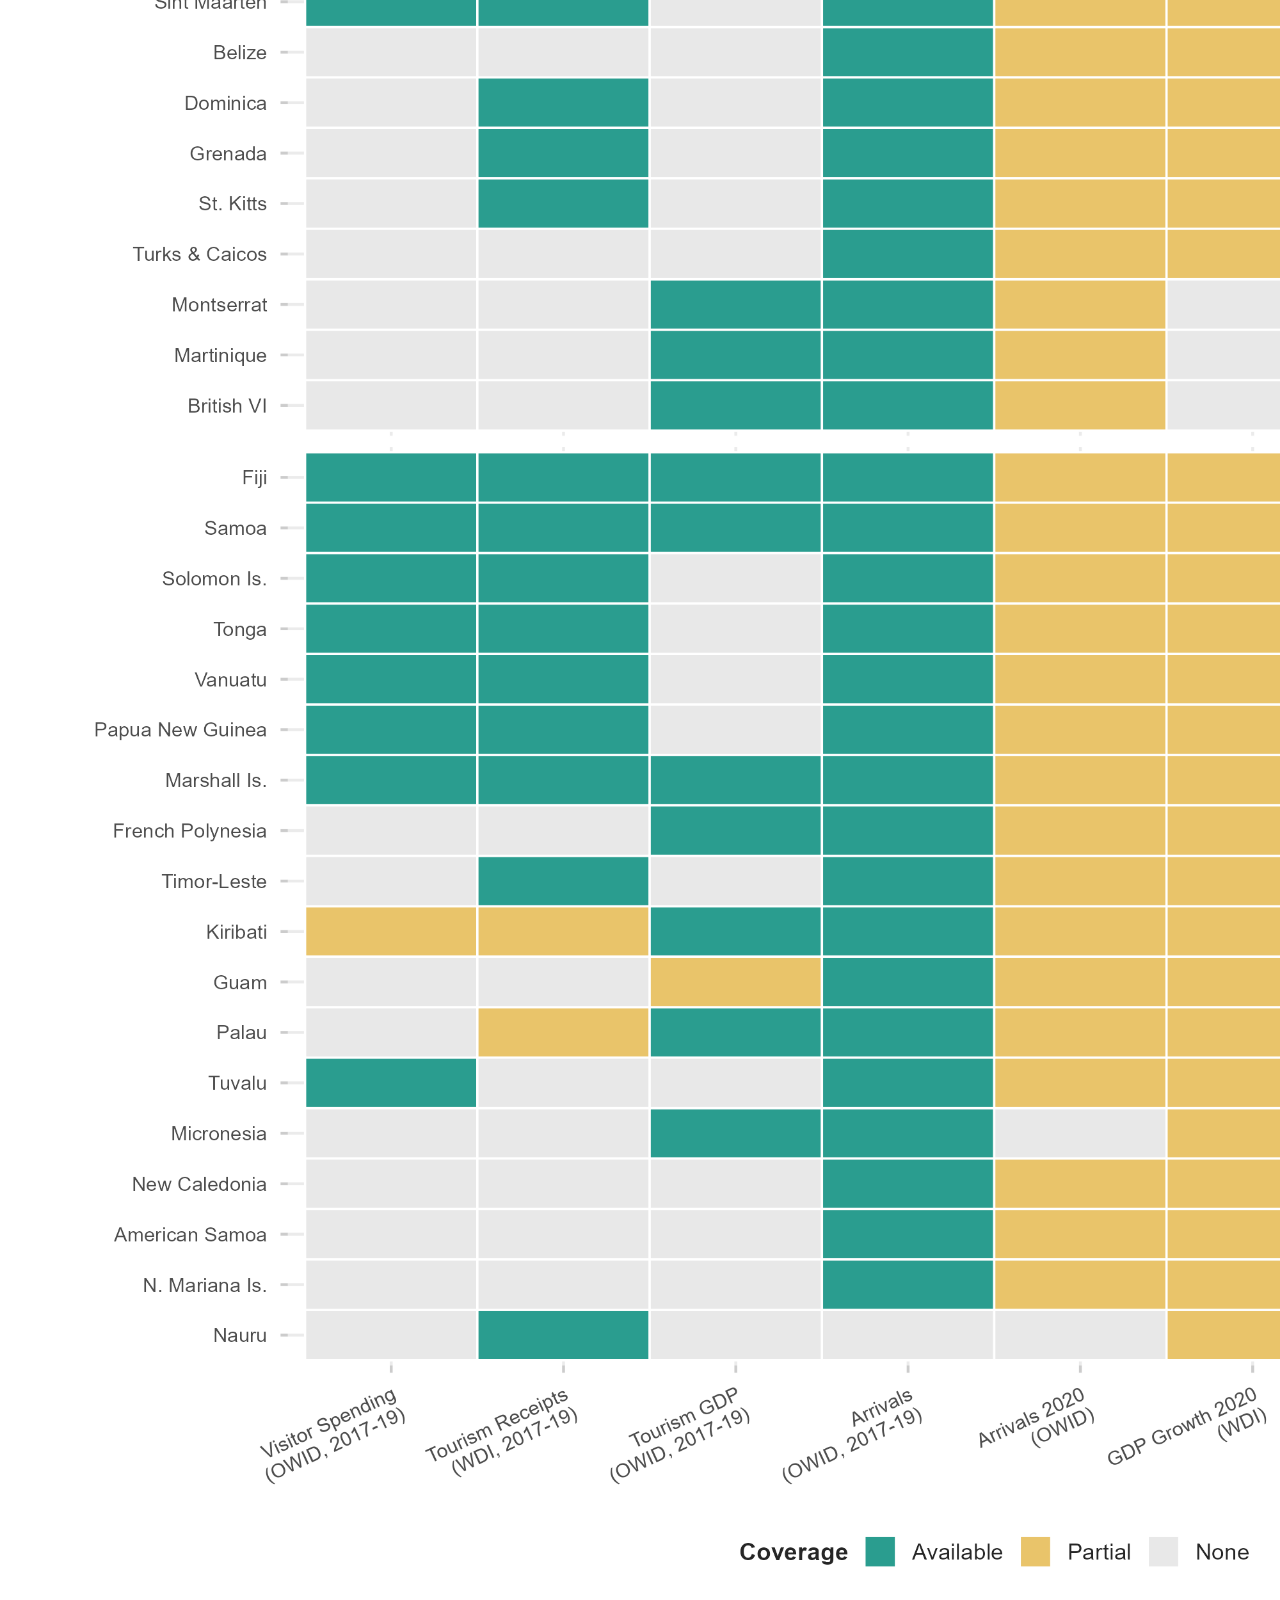
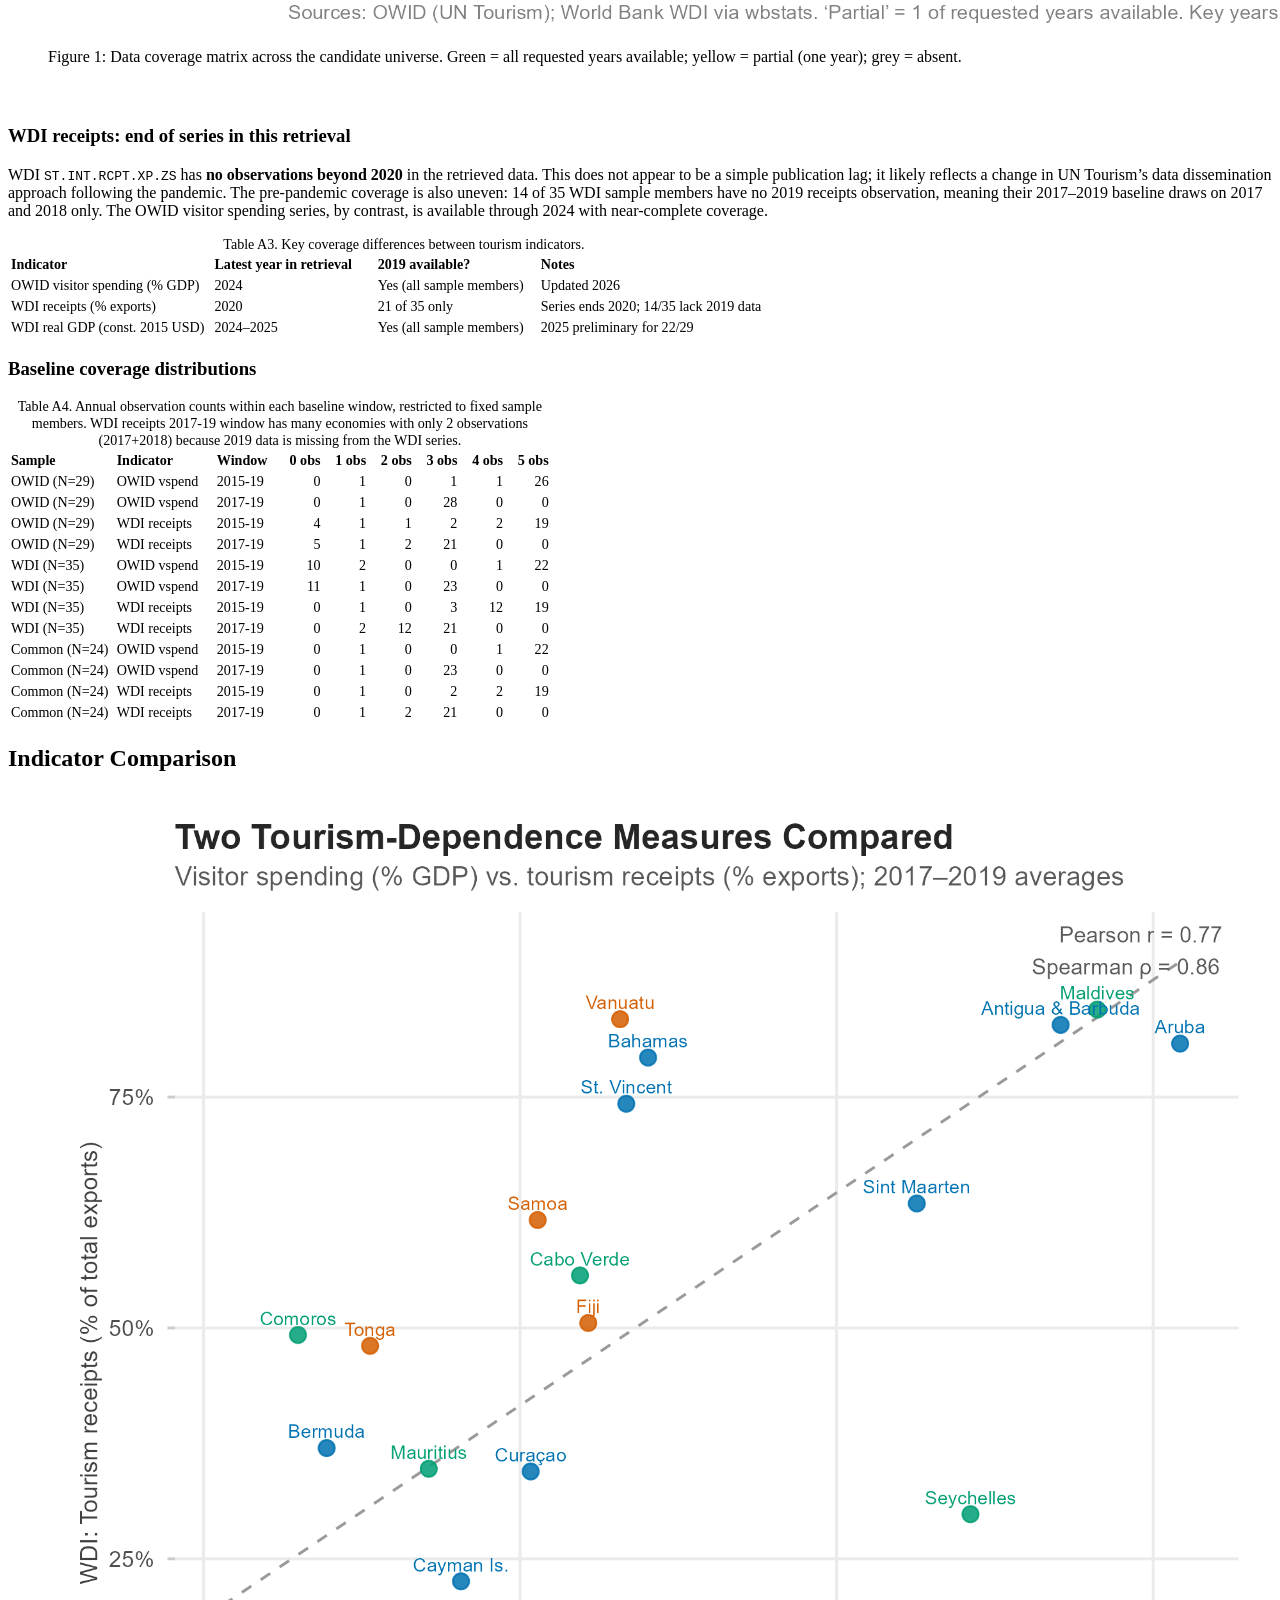
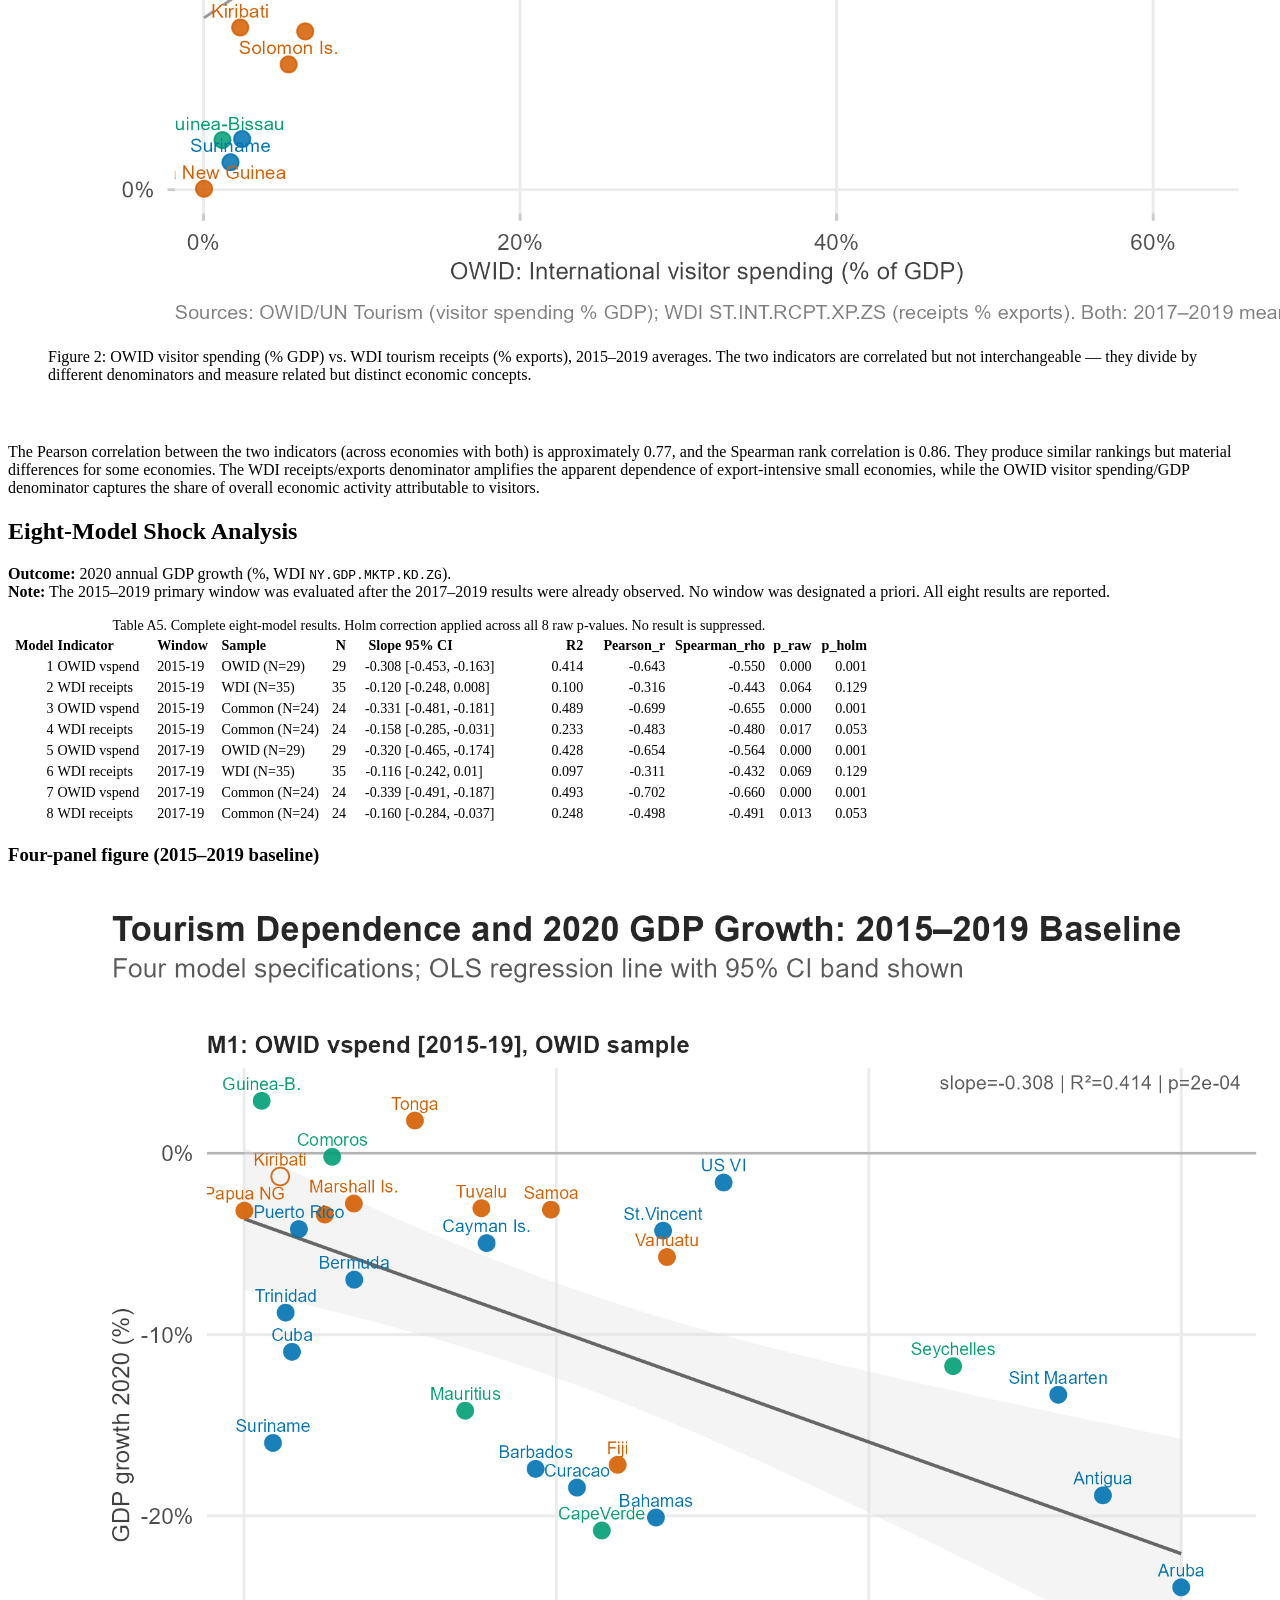
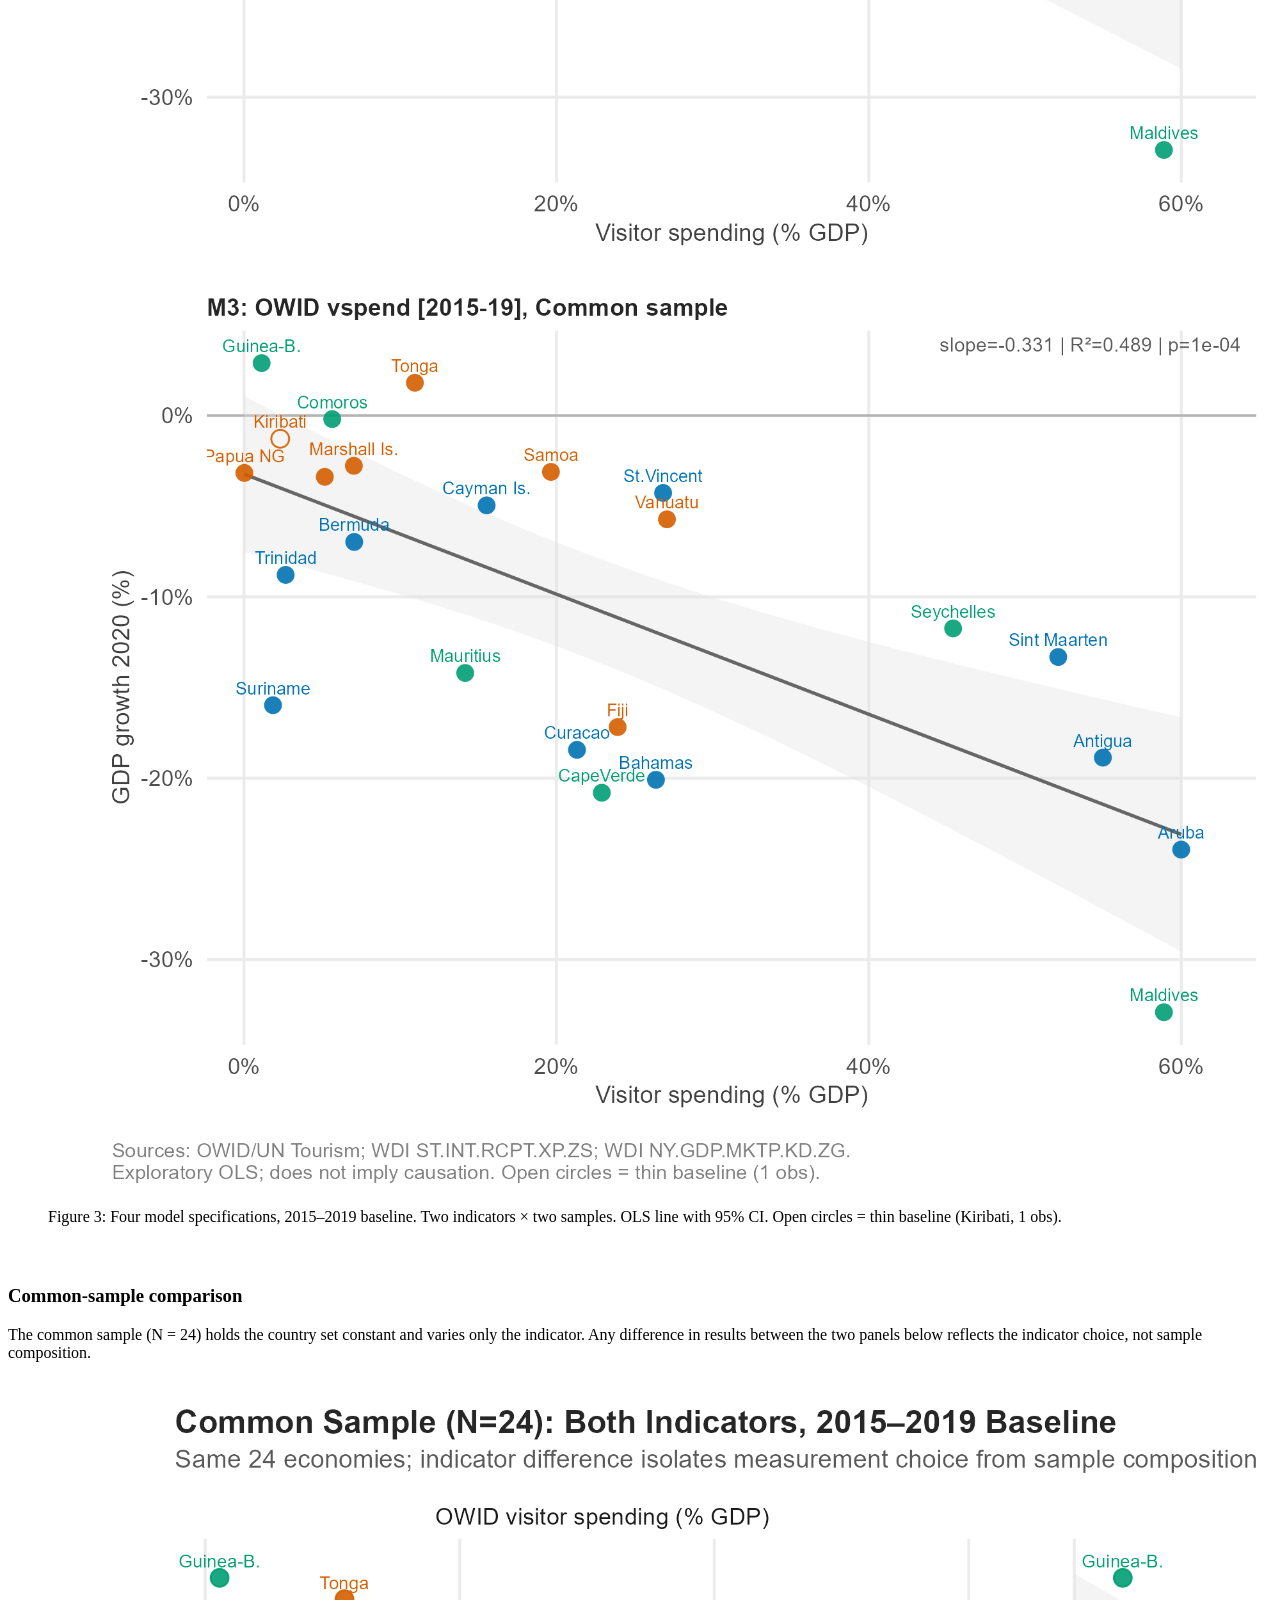
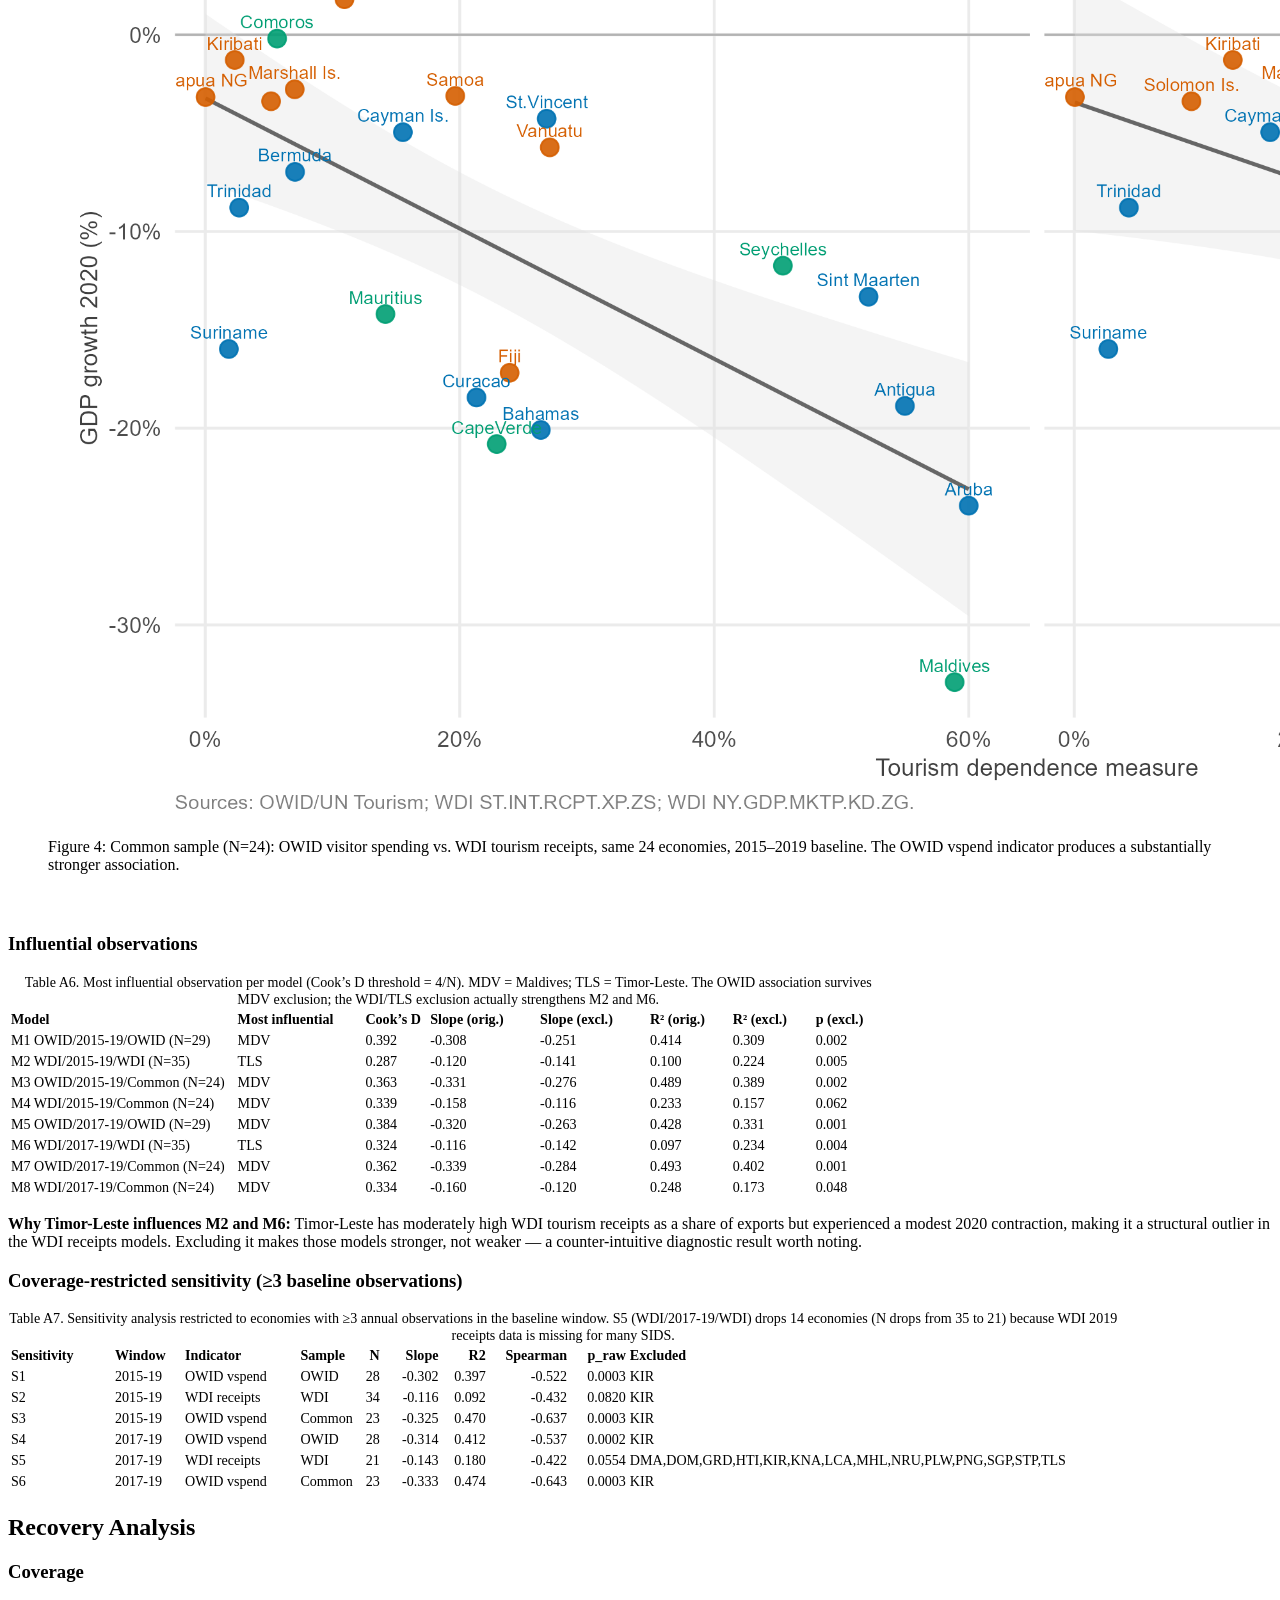
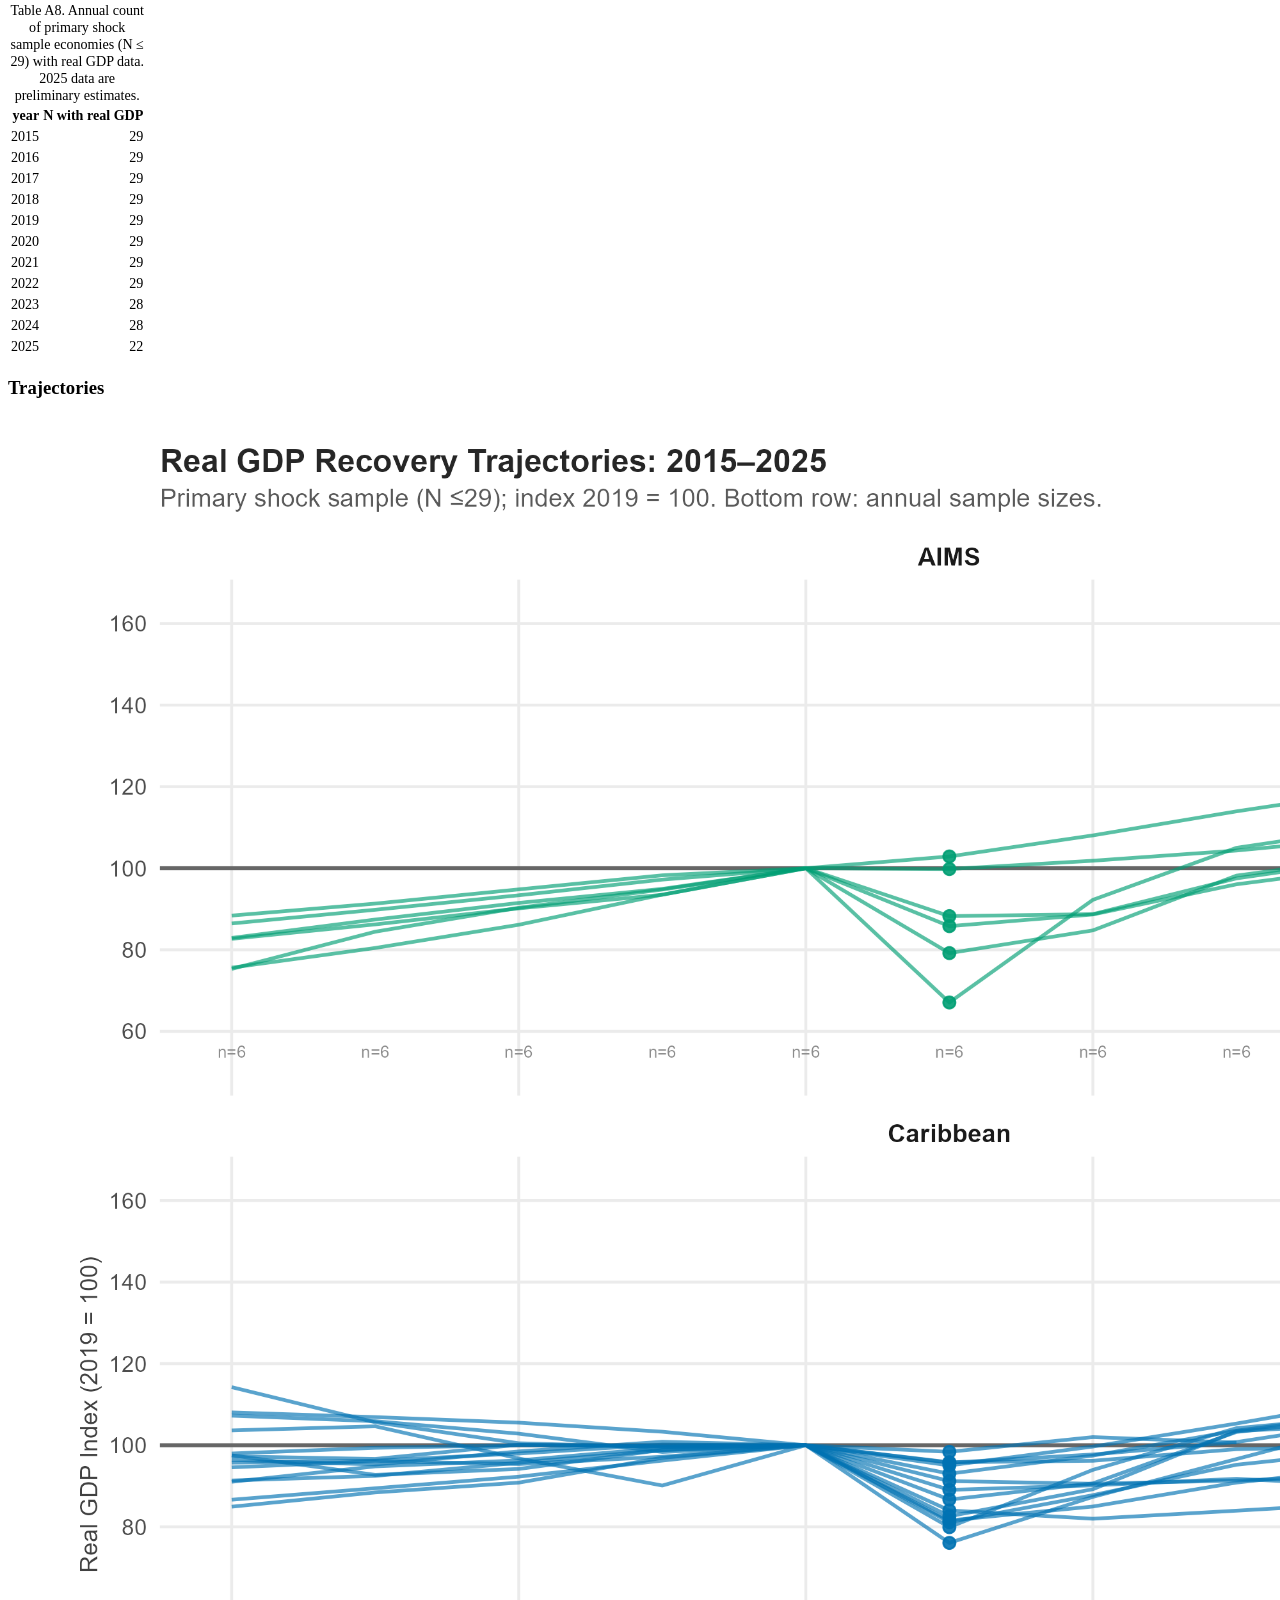
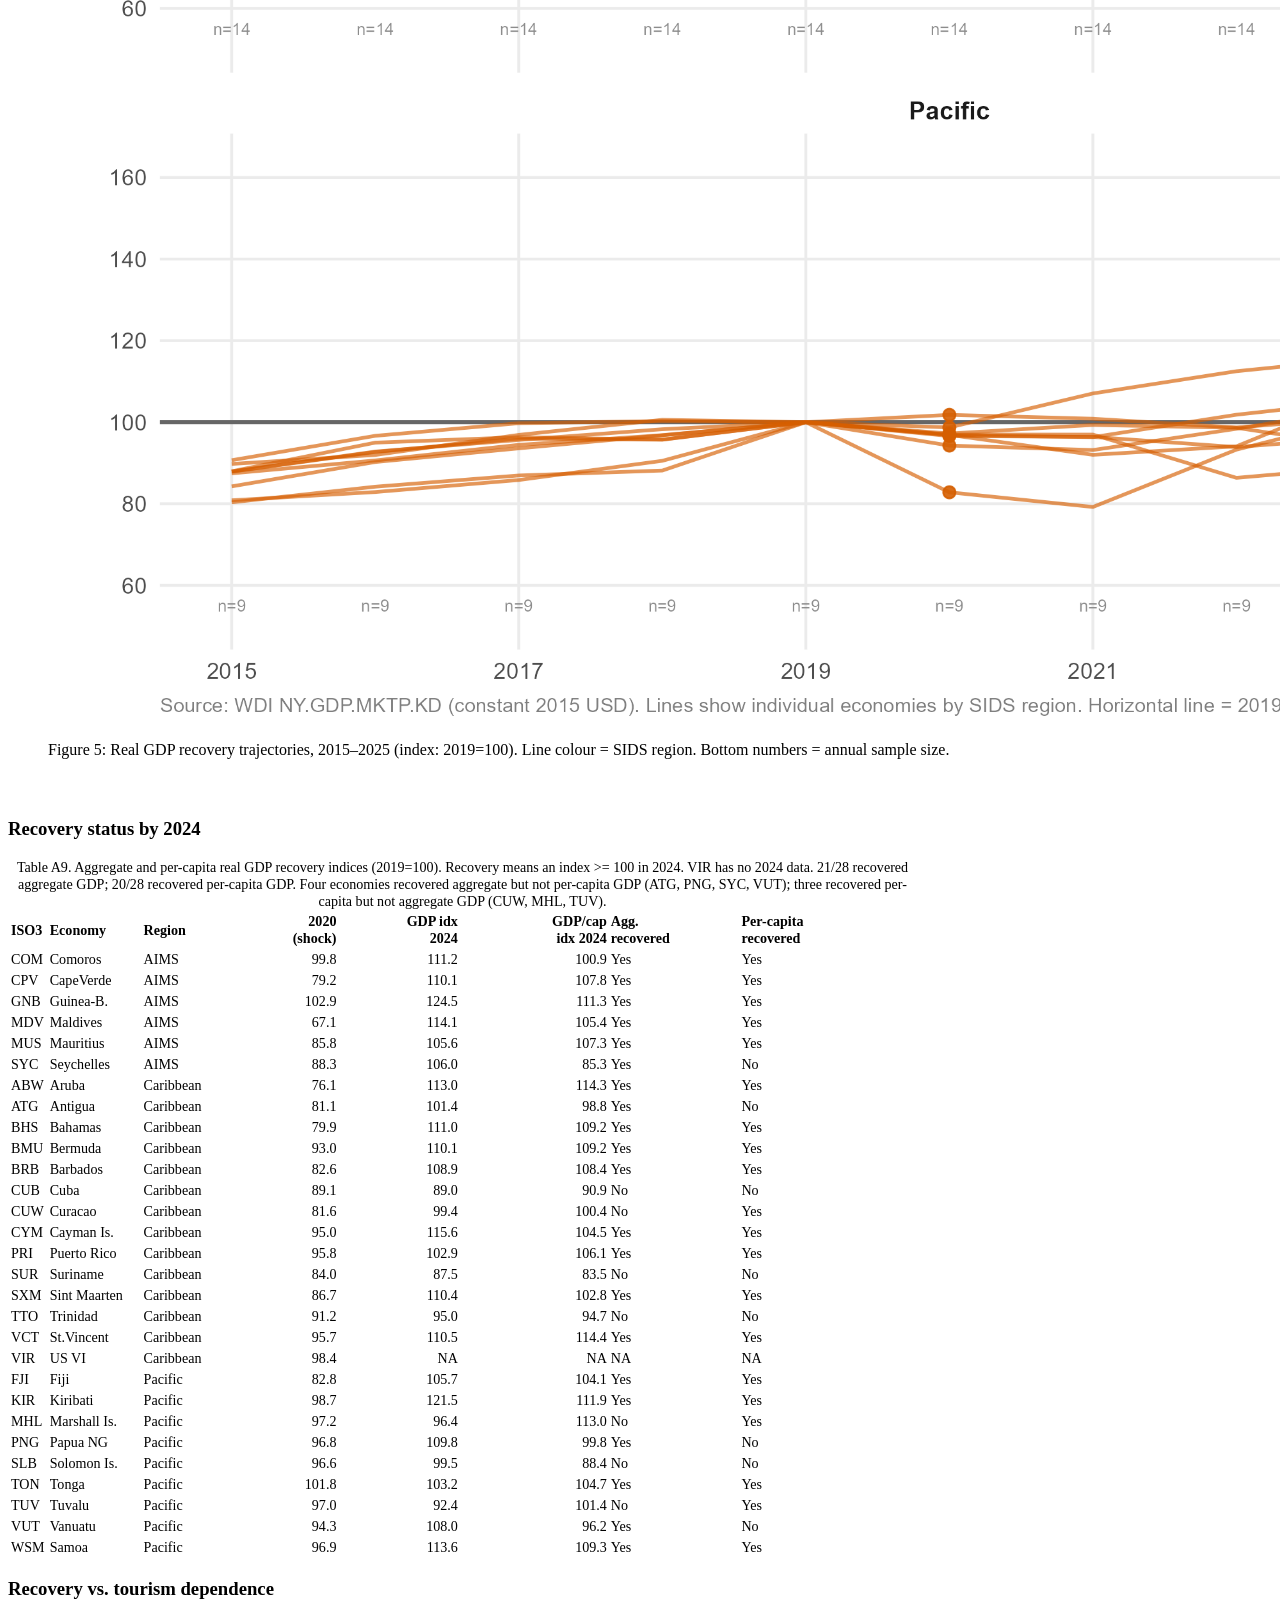
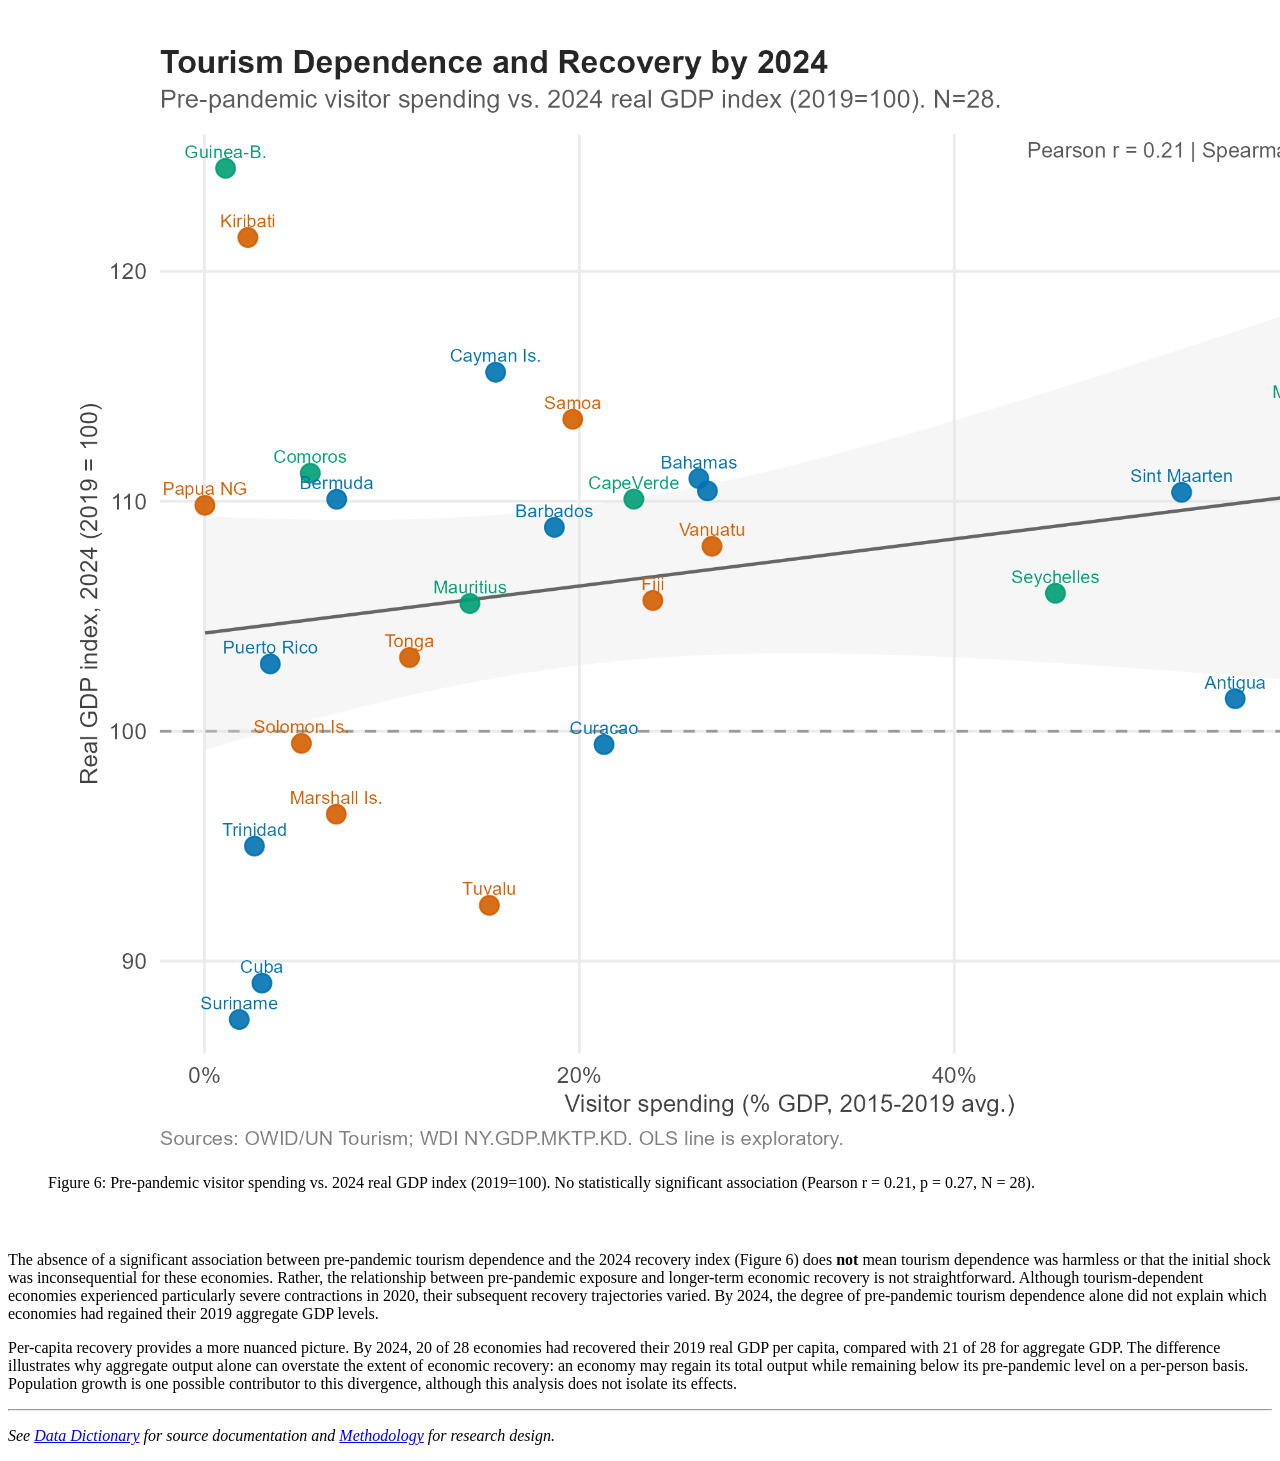
==== commit 705f55d0: "fix: set analysis recovery to 2024" ====
--- a/docs/analysis.html
+++ b/docs/analysis.html
@@ -159,7 +159,7 @@
   <ul class="collapse">
   <li><a href="#coverage" id="toc-coverage" class="nav-link" data-scroll-target="#coverage">Coverage</a></li>
   <li><a href="#trajectories" id="toc-trajectories" class="nav-link" data-scroll-target="#trajectories">Trajectories</a></li>
-  <li><a href="#recovery-status-by-2023" id="toc-recovery-status-by-2023" class="nav-link" data-scroll-target="#recovery-status-by-2023">Recovery status by 2023</a></li>
+  <li><a href="#recovery-status-by-2024" id="toc-recovery-status-by-2024" class="nav-link" data-scroll-target="#recovery-status-by-2024">Recovery status by 2024</a></li>
   <li><a href="#recovery-vs.-tourism-dependence" id="toc-recovery-vs.-tourism-dependence" class="nav-link" data-scroll-target="#recovery-vs.-tourism-dependence">Recovery vs.&nbsp;tourism dependence</a></li>
   </ul></li>
   </ul>
@@ -872,11 +872,11 @@
 <col style="width: 10%">
 <col style="width: 5%">
 <col style="width: 2%">
-<col style="width: 43%">
 <col style="width: 5%">
 <col style="width: 4%">
 <col style="width: 7%">
 <col style="width: 5%">
+<col style="width: 43%">
 </colgroup>
 <thead>
 <tr class="header">
@@ -885,11 +885,11 @@
 <th style="text-align: left;">Indicator</th>
 <th style="text-align: left;">Sample</th>
 <th style="text-align: right;">N</th>
-<th style="text-align: left;">Excluded</th>
 <th style="text-align: right;">Slope</th>
 <th style="text-align: right;">R2</th>
 <th style="text-align: right;">Spearman</th>
 <th style="text-align: right;">p_raw</th>
+<th style="text-align: left;">Excluded</th>
 </tr>
 </thead>
 <tbody>
@@ -899,11 +899,11 @@
 <td style="text-align: left;">OWID vspend</td>
 <td style="text-align: left;">OWID</td>
 <td style="text-align: right;">28</td>
-<td style="text-align: left;">KIR</td>
 <td style="text-align: right;">-0.302</td>
 <td style="text-align: right;">0.397</td>
 <td style="text-align: right;">-0.522</td>
 <td style="text-align: right;">0.0003</td>
+<td style="text-align: left;">KIR</td>
 </tr>
 <tr class="even">
 <td style="text-align: left;">S2</td>
@@ -911,11 +911,11 @@
 <td style="text-align: left;">WDI receipts</td>
 <td style="text-align: left;">WDI</td>
 <td style="text-align: right;">34</td>
-<td style="text-align: left;">KIR</td>
 <td style="text-align: right;">-0.116</td>
 <td style="text-align: right;">0.092</td>
 <td style="text-align: right;">-0.432</td>
 <td style="text-align: right;">0.0820</td>
+<td style="text-align: left;">KIR</td>
 </tr>
 <tr class="odd">
 <td style="text-align: left;">S3</td>
@@ -923,11 +923,11 @@
 <td style="text-align: left;">OWID vspend</td>
 <td style="text-align: left;">Common</td>
 <td style="text-align: right;">23</td>
-<td style="text-align: left;">KIR</td>
 <td style="text-align: right;">-0.325</td>
 <td style="text-align: right;">0.470</td>
 <td style="text-align: right;">-0.637</td>
 <td style="text-align: right;">0.0003</td>
+<td style="text-align: left;">KIR</td>
 </tr>
 <tr class="even">
 <td style="text-align: left;">S4</td>
@@ -935,11 +935,11 @@
 <td style="text-align: left;">OWID vspend</td>
 <td style="text-align: left;">OWID</td>
 <td style="text-align: right;">28</td>
-<td style="text-align: left;">KIR</td>
 <td style="text-align: right;">-0.314</td>
 <td style="text-align: right;">0.412</td>
 <td style="text-align: right;">-0.537</td>
 <td style="text-align: right;">0.0002</td>
+<td style="text-align: left;">KIR</td>
 </tr>
 <tr class="odd">
 <td style="text-align: left;">S5</td>
@@ -947,11 +947,11 @@
 <td style="text-align: left;">WDI receipts</td>
 <td style="text-align: left;">WDI</td>
 <td style="text-align: right;">21</td>
-<td style="text-align: left;">DMA,DOM,GRD,HTI,KIR,KNA,LCA,MHL,NRU,PLW,PNG,SGP,STP,TLS</td>
 <td style="text-align: right;">-0.143</td>
 <td style="text-align: right;">0.180</td>
 <td style="text-align: right;">-0.422</td>
 <td style="text-align: right;">0.0554</td>
+<td style="text-align: left;">DMA,DOM,GRD,HTI,KIR,KNA,LCA,MHL,NRU,PLW,PNG,SGP,STP,TLS</td>
 </tr>
 <tr class="even">
 <td style="text-align: left;">S6</td>
@@ -959,11 +959,11 @@
 <td style="text-align: left;">OWID vspend</td>
 <td style="text-align: left;">Common</td>
 <td style="text-align: right;">23</td>
-<td style="text-align: left;">KIR</td>
 <td style="text-align: right;">-0.333</td>
 <td style="text-align: right;">0.474</td>
 <td style="text-align: right;">-0.643</td>
 <td style="text-align: right;">0.0003</td>
+<td style="text-align: left;">KIR</td>
 </tr>
 </tbody>
 </table>
@@ -1052,20 +1052,21 @@
 </div>
 </div>
 </section>
-<section id="recovery-status-by-2023" class="level3">
-<h3 class="anchored" data-anchor-id="recovery-status-by-2023">Recovery status by 2023</h3>
+<section id="recovery-status-by-2024" class="level3">
+<h3 class="anchored" data-anchor-id="recovery-status-by-2024">Recovery status by 2024</h3>
 <div class="cell">
 <div class="cell-output-display">
 <table class="caption-top table table-sm table-striped small">
-<caption>Table A9. Aggregate real GDP and per-capita real GDP recovery indices (2019=100). ‘Agg. recovered’ = GDP ≥ 100 in 2023. VIR has no 2023 data. 19/28 recovered aggregate GDP by 2023; 17/28 recovered per-capita GDP by 2023. Four economies (COM, SYC, PNG, VUT) recovered aggregate but not per-capita; two (MHL, PRI) recovered per-capita but not aggregate..</caption>
+<caption>Table A9. Aggregate and per-capita real GDP recovery indices (2019=100). Recovery means an index &gt;= 100 in 2024. VIR has no 2024 data. 21/28 recovered aggregate GDP; 20/28 recovered per-capita GDP. Four economies recovered aggregate but not per-capita GDP (ATG, PNG, SYC, VUT); three recovered per-capita but not aggregate GDP (CUW, MHL, TUV).</caption>
 <colgroup>
-<col style="width: 5%">
+<col style="width: 4%">
+<col style="width: 10%">
+<col style="width: 8%">
 <col style="width: 13%">
-<col style="width: 10%">
+<col style="width: 13%">
 <col style="width: 16%">
-<col style="width: 16%">
-<col style="width: 20%">
-<col style="width: 18%">
+<col style="width: 14%">
+<col style="width: 19%">
 </colgroup>
 <thead>
 <tr class="header">
@@ -1073,9 +1074,10 @@
 <th style="text-align: left;">Economy</th>
 <th style="text-align: left;">Region</th>
 <th style="text-align: right;">2020<br>(shock)</th>
-<th style="text-align: right;">GDP idx<br>2023</th>
-<th style="text-align: right;">GDP/cap<br>idx 2023</th>
+<th style="text-align: right;">GDP idx<br>2024</th>
+<th style="text-align: right;">GDP/cap<br>idx 2024</th>
 <th style="text-align: left;">Agg.<br>recovered</th>
+<th style="text-align: left;">Per-capita<br>recovered</th>
 </tr>
 </thead>
 <tbody>
@@ -1084,171 +1086,190 @@
 <td style="text-align: left;">Comoros</td>
 <td style="text-align: left;">AIMS</td>
 <td style="text-align: right;">99.8</td>
-<td style="text-align: right;">107.7</td>
-<td style="text-align: right;">99.6</td>
-<td style="text-align: left;">TRUE</td>
+<td style="text-align: right;">111.2</td>
+<td style="text-align: right;">100.9</td>
+<td style="text-align: left;">Yes</td>
+<td style="text-align: left;">Yes</td>
 </tr>
 <tr class="even">
 <td style="text-align: left;">CPV</td>
 <td style="text-align: left;">CapeVerde</td>
 <td style="text-align: left;">AIMS</td>
 <td style="text-align: right;">79.2</td>
-<td style="text-align: right;">102.9</td>
-<td style="text-align: right;">101.3</td>
-<td style="text-align: left;">TRUE</td>
+<td style="text-align: right;">110.1</td>
+<td style="text-align: right;">107.8</td>
+<td style="text-align: left;">Yes</td>
+<td style="text-align: left;">Yes</td>
 </tr>
 <tr class="odd">
 <td style="text-align: left;">GNB</td>
 <td style="text-align: left;">Guinea-B.</td>
 <td style="text-align: left;">AIMS</td>
 <td style="text-align: right;">102.9</td>
-<td style="text-align: right;">119.2</td>
-<td style="text-align: right;">108.9</td>
-<td style="text-align: left;">TRUE</td>
+<td style="text-align: right;">124.5</td>
+<td style="text-align: right;">111.3</td>
+<td style="text-align: left;">Yes</td>
+<td style="text-align: left;">Yes</td>
 </tr>
 <tr class="even">
 <td style="text-align: left;">MDV</td>
 <td style="text-align: left;">Maldives</td>
 <td style="text-align: left;">AIMS</td>
 <td style="text-align: right;">67.1</td>
-<td style="text-align: right;">110.2</td>
-<td style="text-align: right;">102.2</td>
-<td style="text-align: left;">TRUE</td>
+<td style="text-align: right;">114.1</td>
+<td style="text-align: right;">105.4</td>
+<td style="text-align: left;">Yes</td>
+<td style="text-align: left;">Yes</td>
 </tr>
 <tr class="odd">
 <td style="text-align: left;">MUS</td>
 <td style="text-align: left;">Mauritius</td>
 <td style="text-align: left;">AIMS</td>
 <td style="text-align: right;">85.8</td>
-<td style="text-align: right;">100.6</td>
-<td style="text-align: right;">102.0</td>
-<td style="text-align: left;">TRUE</td>
+<td style="text-align: right;">105.6</td>
+<td style="text-align: right;">107.3</td>
+<td style="text-align: left;">Yes</td>
+<td style="text-align: left;">Yes</td>
 </tr>
 <tr class="even">
 <td style="text-align: left;">SYC</td>
 <td style="text-align: left;">Seychelles</td>
 <td style="text-align: left;">AIMS</td>
 <td style="text-align: right;">88.3</td>
-<td style="text-align: right;">102.6</td>
-<td style="text-align: right;">83.6</td>
-<td style="text-align: left;">TRUE</td>
+<td style="text-align: right;">106.0</td>
+<td style="text-align: right;">85.3</td>
+<td style="text-align: left;">Yes</td>
+<td style="text-align: left;">No</td>
 </tr>
 <tr class="odd">
 <td style="text-align: left;">ABW</td>
 <td style="text-align: left;">Aruba</td>
 <td style="text-align: left;">Caribbean</td>
 <td style="text-align: right;">76.1</td>
-<td style="text-align: right;">105.8</td>
-<td style="text-align: right;">107.6</td>
-<td style="text-align: left;">TRUE</td>
+<td style="text-align: right;">113.0</td>
+<td style="text-align: right;">114.3</td>
+<td style="text-align: left;">Yes</td>
+<td style="text-align: left;">Yes</td>
 </tr>
 <tr class="even">
 <td style="text-align: left;">ATG</td>
 <td style="text-align: left;">Antigua</td>
 <td style="text-align: left;">Caribbean</td>
 <td style="text-align: right;">81.1</td>
-<td style="text-align: right;">98.9</td>
-<td style="text-align: right;">96.8</td>
-<td style="text-align: left;">FALSE</td>
+<td style="text-align: right;">101.4</td>
+<td style="text-align: right;">98.8</td>
+<td style="text-align: left;">Yes</td>
+<td style="text-align: left;">No</td>
 </tr>
 <tr class="odd">
 <td style="text-align: left;">BHS</td>
 <td style="text-align: left;">Bahamas</td>
 <td style="text-align: left;">Caribbean</td>
 <td style="text-align: right;">79.9</td>
-<td style="text-align: right;">107.4</td>
-<td style="text-align: right;">106.1</td>
-<td style="text-align: left;">TRUE</td>
+<td style="text-align: right;">111.0</td>
+<td style="text-align: right;">109.2</td>
+<td style="text-align: left;">Yes</td>
+<td style="text-align: left;">Yes</td>
 </tr>
 <tr class="even">
 <td style="text-align: left;">BMU</td>
 <td style="text-align: left;">Bermuda</td>
 <td style="text-align: left;">Caribbean</td>
 <td style="text-align: right;">93.0</td>
-<td style="text-align: right;">108.0</td>
-<td style="text-align: right;">107.1</td>
-<td style="text-align: left;">TRUE</td>
+<td style="text-align: right;">110.1</td>
+<td style="text-align: right;">109.2</td>
+<td style="text-align: left;">Yes</td>
+<td style="text-align: left;">Yes</td>
 </tr>
 <tr class="odd">
 <td style="text-align: left;">BRB</td>
 <td style="text-align: left;">Barbados</td>
 <td style="text-align: left;">Caribbean</td>
 <td style="text-align: right;">82.6</td>
-<td style="text-align: right;">105.3</td>
-<td style="text-align: right;">104.9</td>
-<td style="text-align: left;">TRUE</td>
+<td style="text-align: right;">108.9</td>
+<td style="text-align: right;">108.4</td>
+<td style="text-align: left;">Yes</td>
+<td style="text-align: left;">Yes</td>
 </tr>
 <tr class="even">
 <td style="text-align: left;">CUB</td>
 <td style="text-align: left;">Cuba</td>
 <td style="text-align: left;">Caribbean</td>
 <td style="text-align: right;">89.1</td>
-<td style="text-align: right;">90.0</td>
-<td style="text-align: right;">91.5</td>
-<td style="text-align: left;">FALSE</td>
+<td style="text-align: right;">89.0</td>
+<td style="text-align: right;">90.9</td>
+<td style="text-align: left;">No</td>
+<td style="text-align: left;">No</td>
 </tr>
 <tr class="odd">
 <td style="text-align: left;">CUW</td>
 <td style="text-align: left;">Curacao</td>
 <td style="text-align: left;">Caribbean</td>
 <td style="text-align: right;">81.6</td>
-<td style="text-align: right;">94.7</td>
-<td style="text-align: right;">96.4</td>
-<td style="text-align: left;">FALSE</td>
+<td style="text-align: right;">99.4</td>
+<td style="text-align: right;">100.4</td>
+<td style="text-align: left;">No</td>
+<td style="text-align: left;">Yes</td>
 </tr>
 <tr class="even">
 <td style="text-align: left;">CYM</td>
 <td style="text-align: left;">Cayman Is.</td>
 <td style="text-align: left;">Caribbean</td>
 <td style="text-align: right;">95.0</td>
-<td style="text-align: right;">111.4</td>
-<td style="text-align: right;">102.7</td>
-<td style="text-align: left;">TRUE</td>
+<td style="text-align: right;">115.6</td>
+<td style="text-align: right;">104.5</td>
+<td style="text-align: left;">Yes</td>
+<td style="text-align: left;">Yes</td>
 </tr>
 <tr class="odd">
 <td style="text-align: left;">PRI</td>
 <td style="text-align: left;">Puerto Rico</td>
 <td style="text-align: left;">Caribbean</td>
 <td style="text-align: right;">95.8</td>
-<td style="text-align: right;">99.8</td>
-<td style="text-align: right;">102.8</td>
-<td style="text-align: left;">FALSE</td>
+<td style="text-align: right;">102.9</td>
+<td style="text-align: right;">106.1</td>
+<td style="text-align: left;">Yes</td>
+<td style="text-align: left;">Yes</td>
 </tr>
 <tr class="even">
 <td style="text-align: left;">SUR</td>
 <td style="text-align: left;">Suriname</td>
 <td style="text-align: left;">Caribbean</td>
 <td style="text-align: right;">84.0</td>
-<td style="text-align: right;">86.0</td>
-<td style="text-align: right;">82.8</td>
-<td style="text-align: left;">FALSE</td>
+<td style="text-align: right;">87.5</td>
+<td style="text-align: right;">83.5</td>
+<td style="text-align: left;">No</td>
+<td style="text-align: left;">No</td>
 </tr>
 <tr class="odd">
 <td style="text-align: left;">SXM</td>
 <td style="text-align: left;">Sint Maarten</td>
 <td style="text-align: left;">Caribbean</td>
 <td style="text-align: right;">86.7</td>
-<td style="text-align: right;">107.2</td>
-<td style="text-align: right;">101.2</td>
-<td style="text-align: left;">TRUE</td>
+<td style="text-align: right;">110.4</td>
+<td style="text-align: right;">102.8</td>
+<td style="text-align: left;">Yes</td>
+<td style="text-align: left;">Yes</td>
 </tr>
 <tr class="even">
 <td style="text-align: left;">TTO</td>
 <td style="text-align: left;">Trinidad</td>
 <td style="text-align: left;">Caribbean</td>
 <td style="text-align: right;">91.2</td>
-<td style="text-align: right;">92.7</td>
-<td style="text-align: right;">92.4</td>
-<td style="text-align: left;">FALSE</td>
+<td style="text-align: right;">95.0</td>
+<td style="text-align: right;">94.7</td>
+<td style="text-align: left;">No</td>
+<td style="text-align: left;">No</td>
 </tr>
 <tr class="odd">
 <td style="text-align: left;">VCT</td>
 <td style="text-align: left;">St.Vincent</td>
 <td style="text-align: left;">Caribbean</td>
 <td style="text-align: right;">95.7</td>
-<td style="text-align: right;">106.1</td>
-<td style="text-align: right;">109.1</td>
-<td style="text-align: left;">TRUE</td>
+<td style="text-align: right;">110.5</td>
+<td style="text-align: right;">114.4</td>
+<td style="text-align: left;">Yes</td>
+<td style="text-align: left;">Yes</td>
 </tr>
 <tr class="even">
 <td style="text-align: left;">VIR</td>
@@ -1257,88 +1278,98 @@
 <td style="text-align: right;">98.4</td>
 <td style="text-align: right;">NA</td>
 <td style="text-align: right;">NA</td>
-<td style="text-align: left;">FALSE</td>
+<td style="text-align: left;">NA</td>
+<td style="text-align: left;">NA</td>
 </tr>
 <tr class="odd">
 <td style="text-align: left;">FJI</td>
 <td style="text-align: left;">Fiji</td>
 <td style="text-align: left;">Pacific</td>
 <td style="text-align: right;">82.8</td>
-<td style="text-align: right;">102.1</td>
-<td style="text-align: right;">101.1</td>
-<td style="text-align: left;">TRUE</td>
+<td style="text-align: right;">105.7</td>
+<td style="text-align: right;">104.1</td>
+<td style="text-align: left;">Yes</td>
+<td style="text-align: left;">Yes</td>
 </tr>
 <tr class="even">
 <td style="text-align: left;">KIR</td>
 <td style="text-align: left;">Kiribati</td>
 <td style="text-align: left;">Pacific</td>
 <td style="text-align: right;">98.7</td>
-<td style="text-align: right;">116.0</td>
-<td style="text-align: right;">108.5</td>
-<td style="text-align: left;">TRUE</td>
+<td style="text-align: right;">121.5</td>
+<td style="text-align: right;">111.9</td>
+<td style="text-align: left;">Yes</td>
+<td style="text-align: left;">Yes</td>
 </tr>
 <tr class="odd">
 <td style="text-align: left;">MHL</td>
 <td style="text-align: left;">Marshall Is.</td>
 <td style="text-align: left;">Pacific</td>
 <td style="text-align: right;">97.2</td>
-<td style="text-align: right;">93.3</td>
-<td style="text-align: right;">105.8</td>
-<td style="text-align: left;">FALSE</td>
+<td style="text-align: right;">96.4</td>
+<td style="text-align: right;">113.0</td>
+<td style="text-align: left;">No</td>
+<td style="text-align: left;">Yes</td>
 </tr>
 <tr class="even">
 <td style="text-align: left;">PNG</td>
 <td style="text-align: left;">Papua NG</td>
 <td style="text-align: left;">Pacific</td>
 <td style="text-align: right;">96.8</td>
-<td style="text-align: right;">105.7</td>
-<td style="text-align: right;">97.8</td>
-<td style="text-align: left;">TRUE</td>
+<td style="text-align: right;">109.8</td>
+<td style="text-align: right;">99.8</td>
+<td style="text-align: left;">Yes</td>
+<td style="text-align: left;">No</td>
 </tr>
 <tr class="odd">
 <td style="text-align: left;">SLB</td>
 <td style="text-align: left;">Solomon Is.</td>
 <td style="text-align: left;">Pacific</td>
 <td style="text-align: right;">96.6</td>
-<td style="text-align: right;">96.6</td>
-<td style="text-align: right;">87.9</td>
-<td style="text-align: left;">FALSE</td>
+<td style="text-align: right;">99.5</td>
+<td style="text-align: right;">88.4</td>
+<td style="text-align: left;">No</td>
+<td style="text-align: left;">No</td>
 </tr>
 <tr class="even">
 <td style="text-align: left;">TON</td>
 <td style="text-align: left;">Tonga</td>
 <td style="text-align: left;">Pacific</td>
 <td style="text-align: right;">101.8</td>
-<td style="text-align: right;">101.5</td>
-<td style="text-align: right;">102.5</td>
-<td style="text-align: left;">TRUE</td>
+<td style="text-align: right;">103.2</td>
+<td style="text-align: right;">104.7</td>
+<td style="text-align: left;">Yes</td>
+<td style="text-align: left;">Yes</td>
 </tr>
 <tr class="odd">
 <td style="text-align: left;">TUV</td>
 <td style="text-align: left;">Tuvalu</td>
 <td style="text-align: left;">Pacific</td>
 <td style="text-align: right;">97.0</td>
-<td style="text-align: right;">89.4</td>
-<td style="text-align: right;">96.4</td>
-<td style="text-align: left;">FALSE</td>
+<td style="text-align: right;">92.4</td>
+<td style="text-align: right;">101.4</td>
+<td style="text-align: left;">No</td>
+<td style="text-align: left;">Yes</td>
 </tr>
 <tr class="even">
 <td style="text-align: left;">VUT</td>
 <td style="text-align: left;">Vanuatu</td>
 <td style="text-align: left;">Pacific</td>
 <td style="text-align: right;">94.3</td>
-<td style="text-align: right;">104.1</td>
-<td style="text-align: right;">94.9</td>
-<td style="text-align: left;">TRUE</td>
+<td style="text-align: right;">108.0</td>
+<td style="text-align: right;">96.2</td>
+<td style="text-align: left;">Yes</td>
+<td style="text-align: left;">No</td>
 </tr>
 <tr class="odd">
 <td style="text-align: left;">WSM</td>
 <td style="text-align: left;">Samoa</td>
 <td style="text-align: left;">Pacific</td>
 <td style="text-align: right;">96.9</td>
-<td style="text-align: right;">108.4</td>
-<td style="text-align: right;">105.0</td>
-<td style="text-align: left;">TRUE</td>
+<td style="text-align: right;">113.6</td>
+<td style="text-align: right;">109.3</td>
+<td style="text-align: left;">Yes</td>
+<td style="text-align: left;">Yes</td>
 </tr>
 </tbody>
 </table>
@@ -1355,14 +1386,14 @@
 <img src="output/figures/fig8_recovery_vs_tourism.png" class="img-fluid figure-img" width="1632">
 </div>
 <figcaption class="quarto-float-caption-bottom quarto-float-caption quarto-float-fig" id="fig-recovery-vs-tourism-caption-0ceaefa1-69ba-4598-a22c-09a6ac19f8ca">
-Figure&nbsp;6: Pre-pandemic visitor spending vs.&nbsp;2023 real GDP index (2019=100). No statistically significant association (Pearson r = 0.18, p = 0.36, N = 28). Tourism-dependent economies had both the worst shocks and the strongest recoveries.
+Figure&nbsp;6: Pre-pandemic visitor spending vs.&nbsp;2024 real GDP index (2019=100). No statistically significant association (Pearson r = 0.21, p = 0.27, N = 28).
 </figcaption>
 </figure>
 </div>
 </div>
 </div>
-<p>The absence of a significant association between tourism dependence and the 2023 recovery index (Figure 6) is <strong>not</strong> evidence that tourism dependence is harmless or that the shock was ultimately irrelevant. It reflects the fact that the same sectors that collapsed in 2020 — international tourism and hospitality — were also the sectors that recovered as travel rebounded. Economies with high visitor spending contracted sharply in 2020 and rebounded sharply from 2021 onward, producing a near-symmetrical pattern in aggregate GDP terms.</p>
-<p>Per-capita recovery tells a more nuanced story: 17 of 28 economies had recovered GDP per person by 2023, compared with 19 of 28 for aggregate GDP. The 2-economy gap reflects continued population growth in some Pacific economies, where total output recovered but output per person had not yet returned to 2019 levels.</p>
+<p>The absence of a significant association between pre-pandemic tourism dependence and the 2024 recovery index (Figure 6) does <strong>not</strong> mean tourism dependence was harmless or that the initial shock was inconsequential for these economies. Rather, the relationship between pre-pandemic exposure and longer-term economic recovery is not straightforward. Although tourism-dependent economies experienced particularly severe contractions in 2020, their subsequent recovery trajectories varied. By 2024, the degree of pre-pandemic tourism dependence alone did not explain which economies had regained their 2019 aggregate GDP levels.</p>
+<p>Per-capita recovery provides a more nuanced picture. By 2024, 20 of 28 economies had recovered their 2019 real GDP per capita, compared with 21 of 28 for aggregate GDP. The difference illustrates why aggregate output alone can overstate the extent of economic recovery: an economy may regain its total output while remaining below its pre-pandemic level on a per-person basis. Population growth is one possible contributor to this divergence, although this analysis does not isolate its effects.</p>
 <hr>
 <p><em>See <a href="./data-dictionary.html">Data Dictionary</a> for source documentation and <a href="./methodology.html">Methodology</a> for research design.</em></p>
 
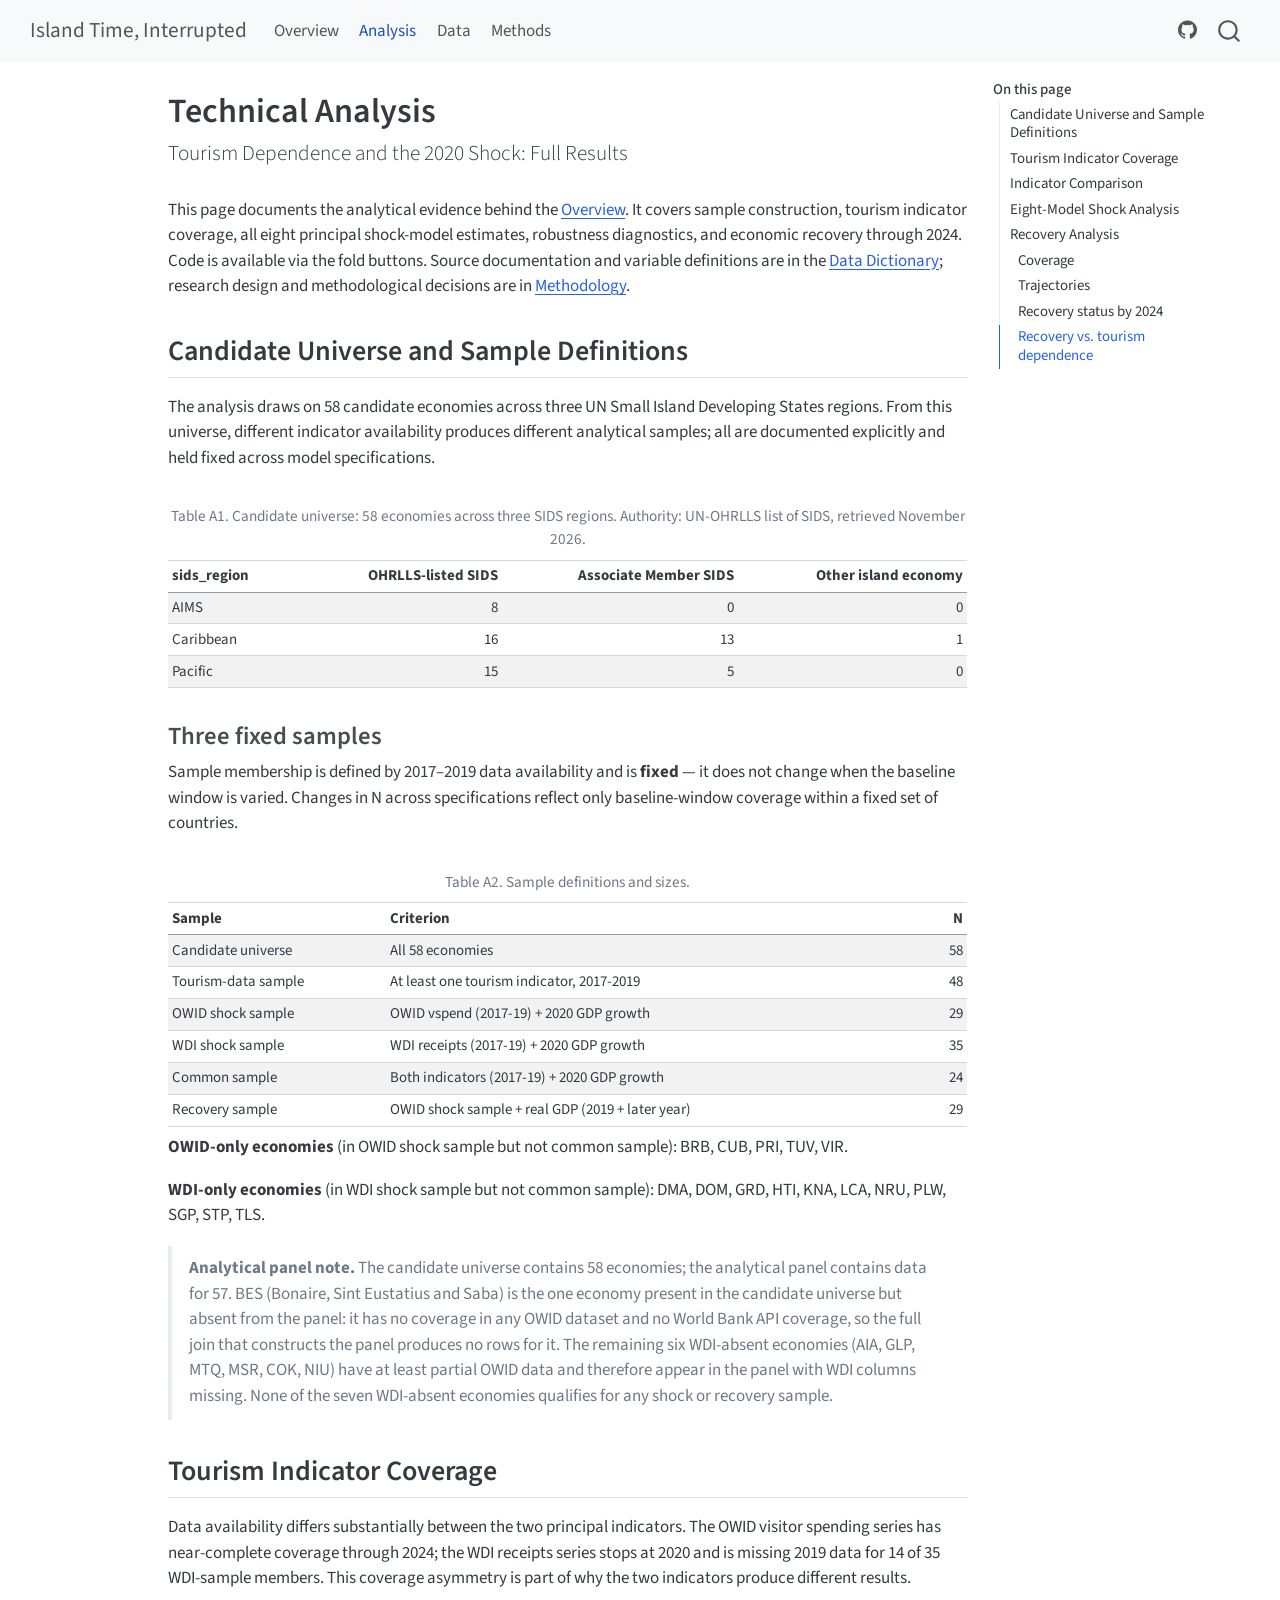
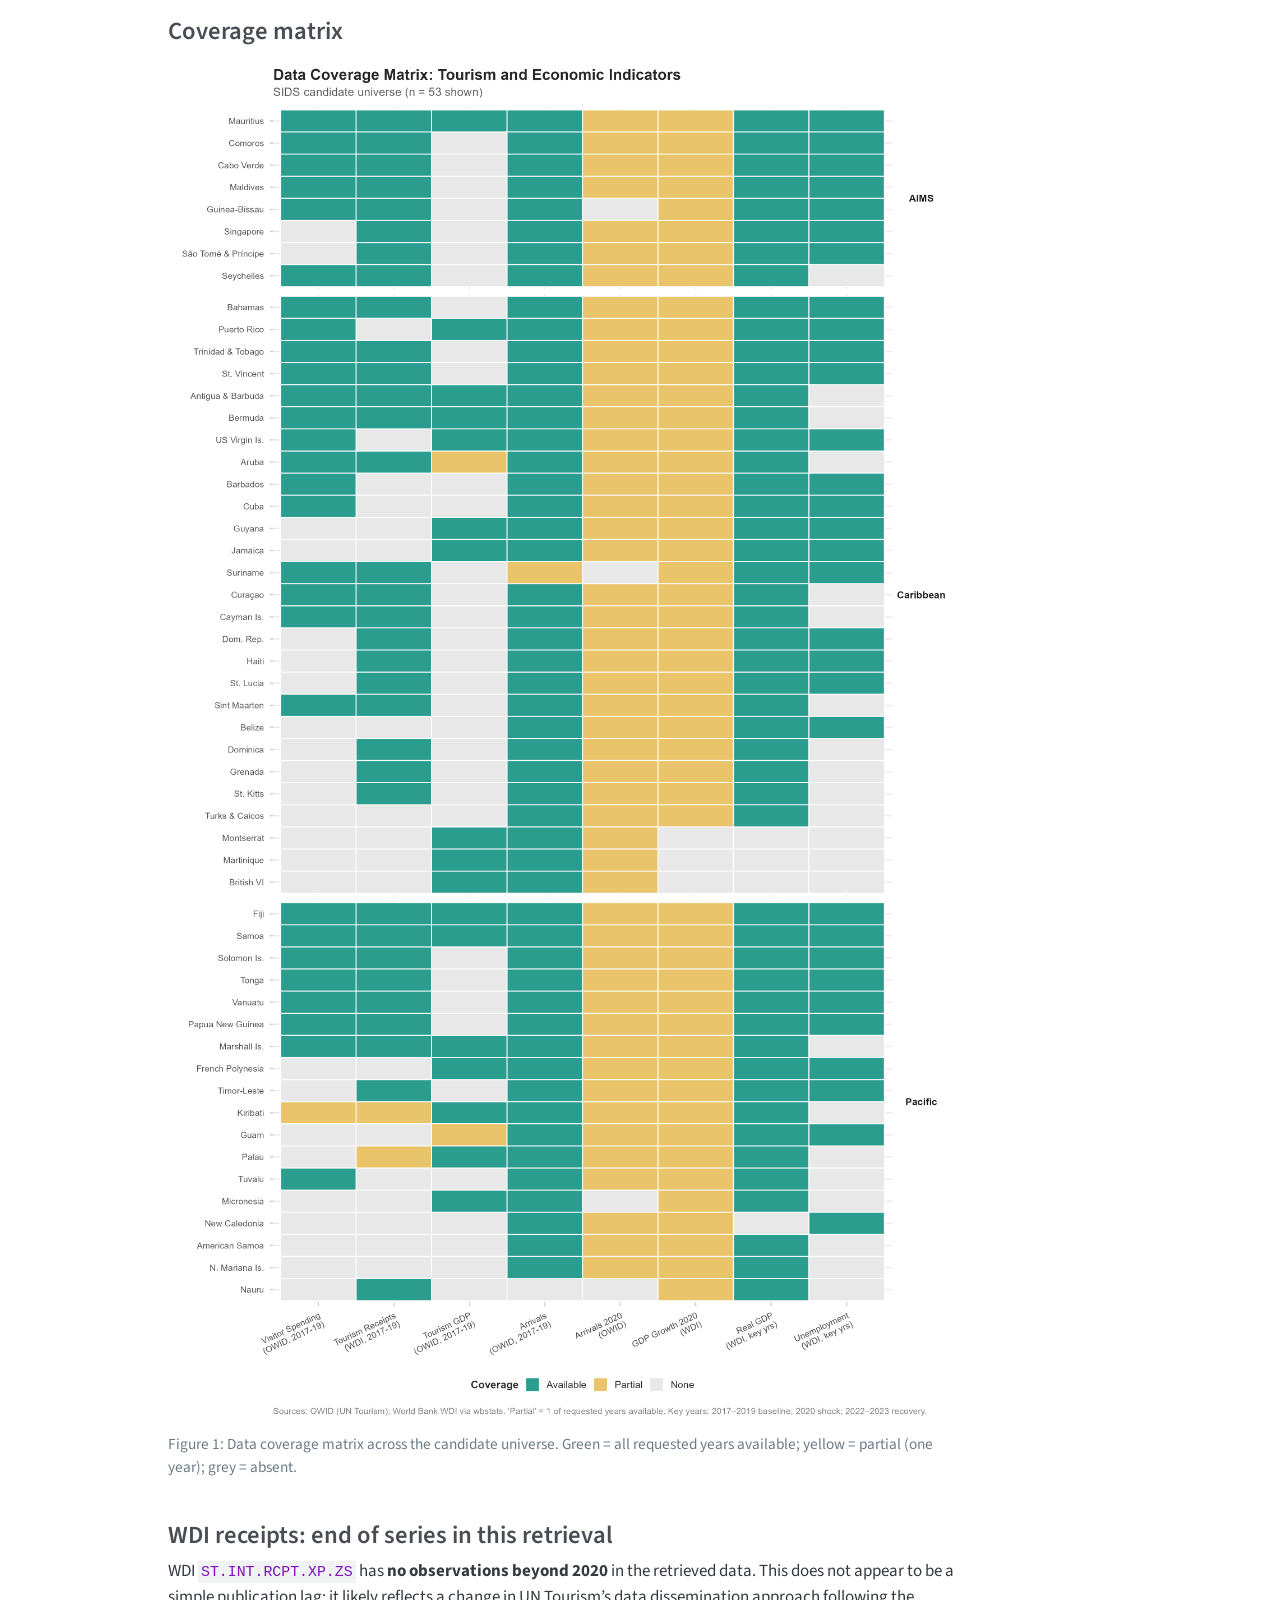
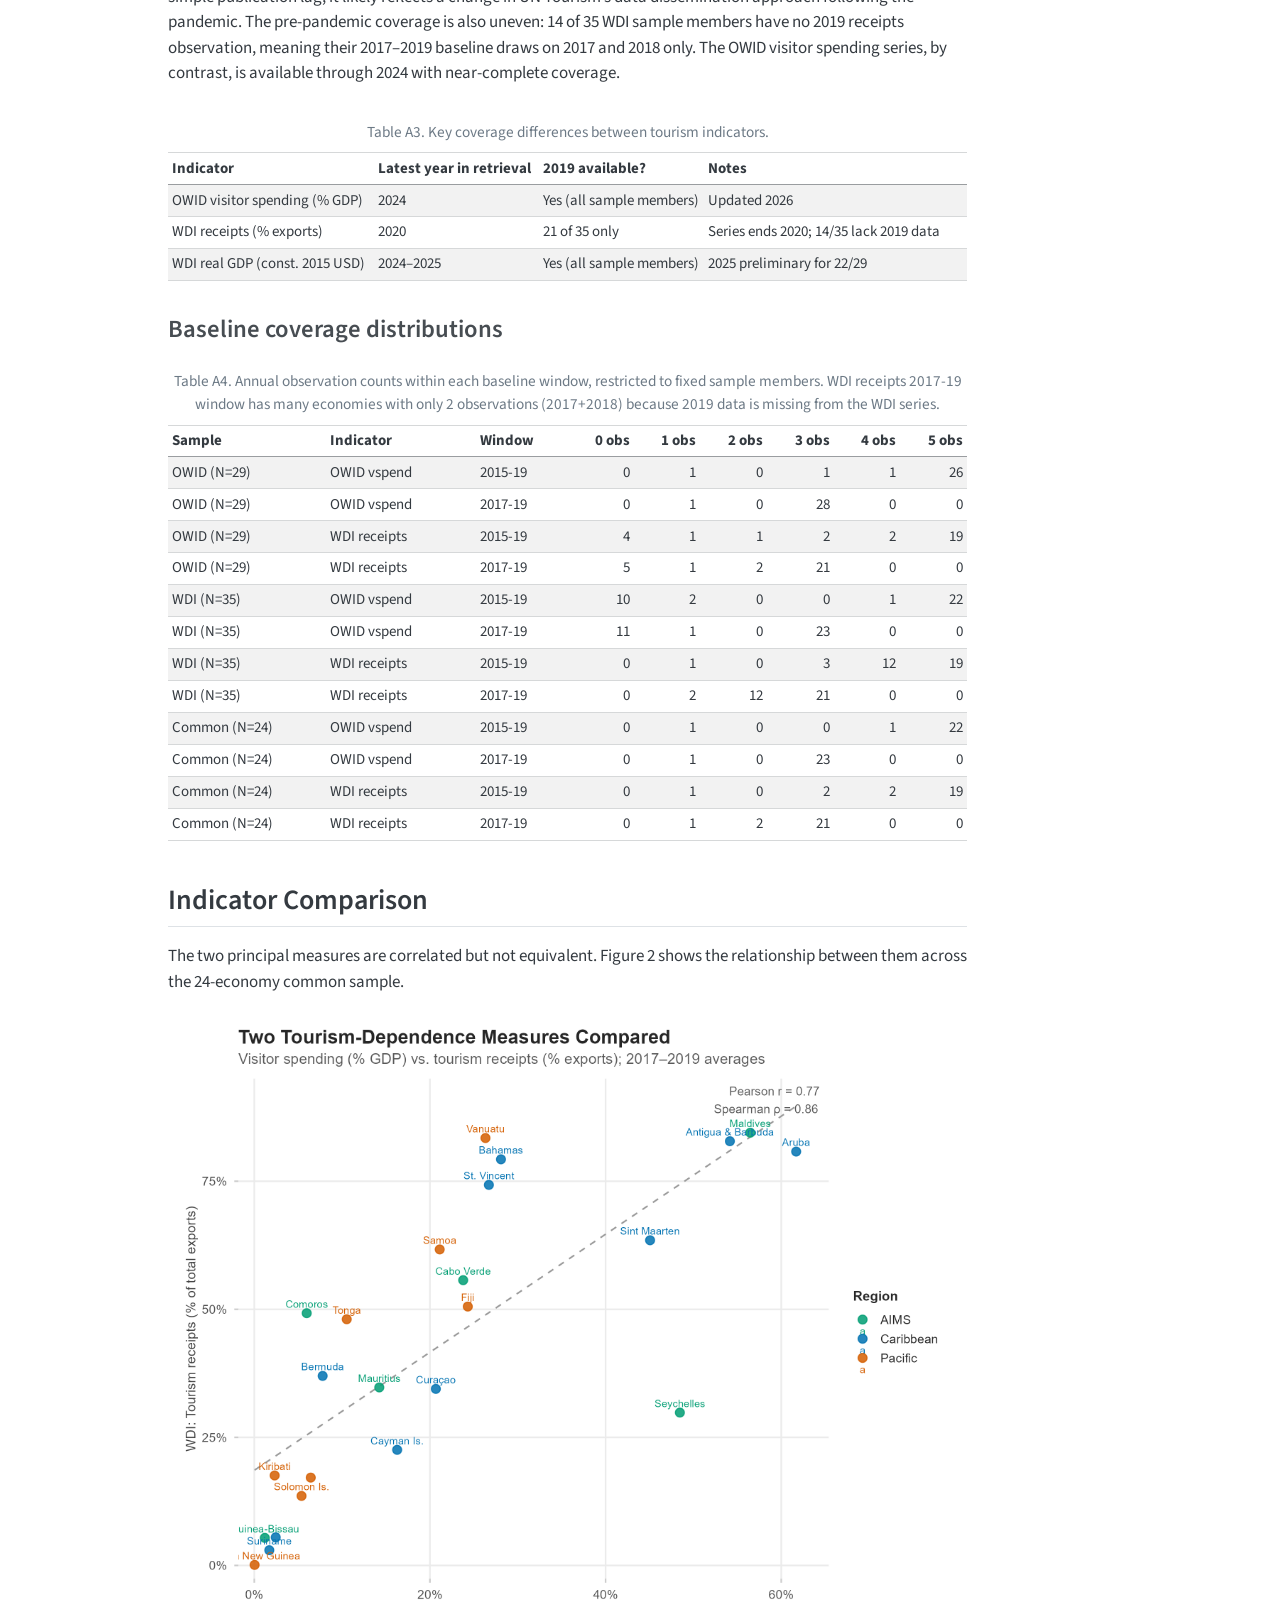
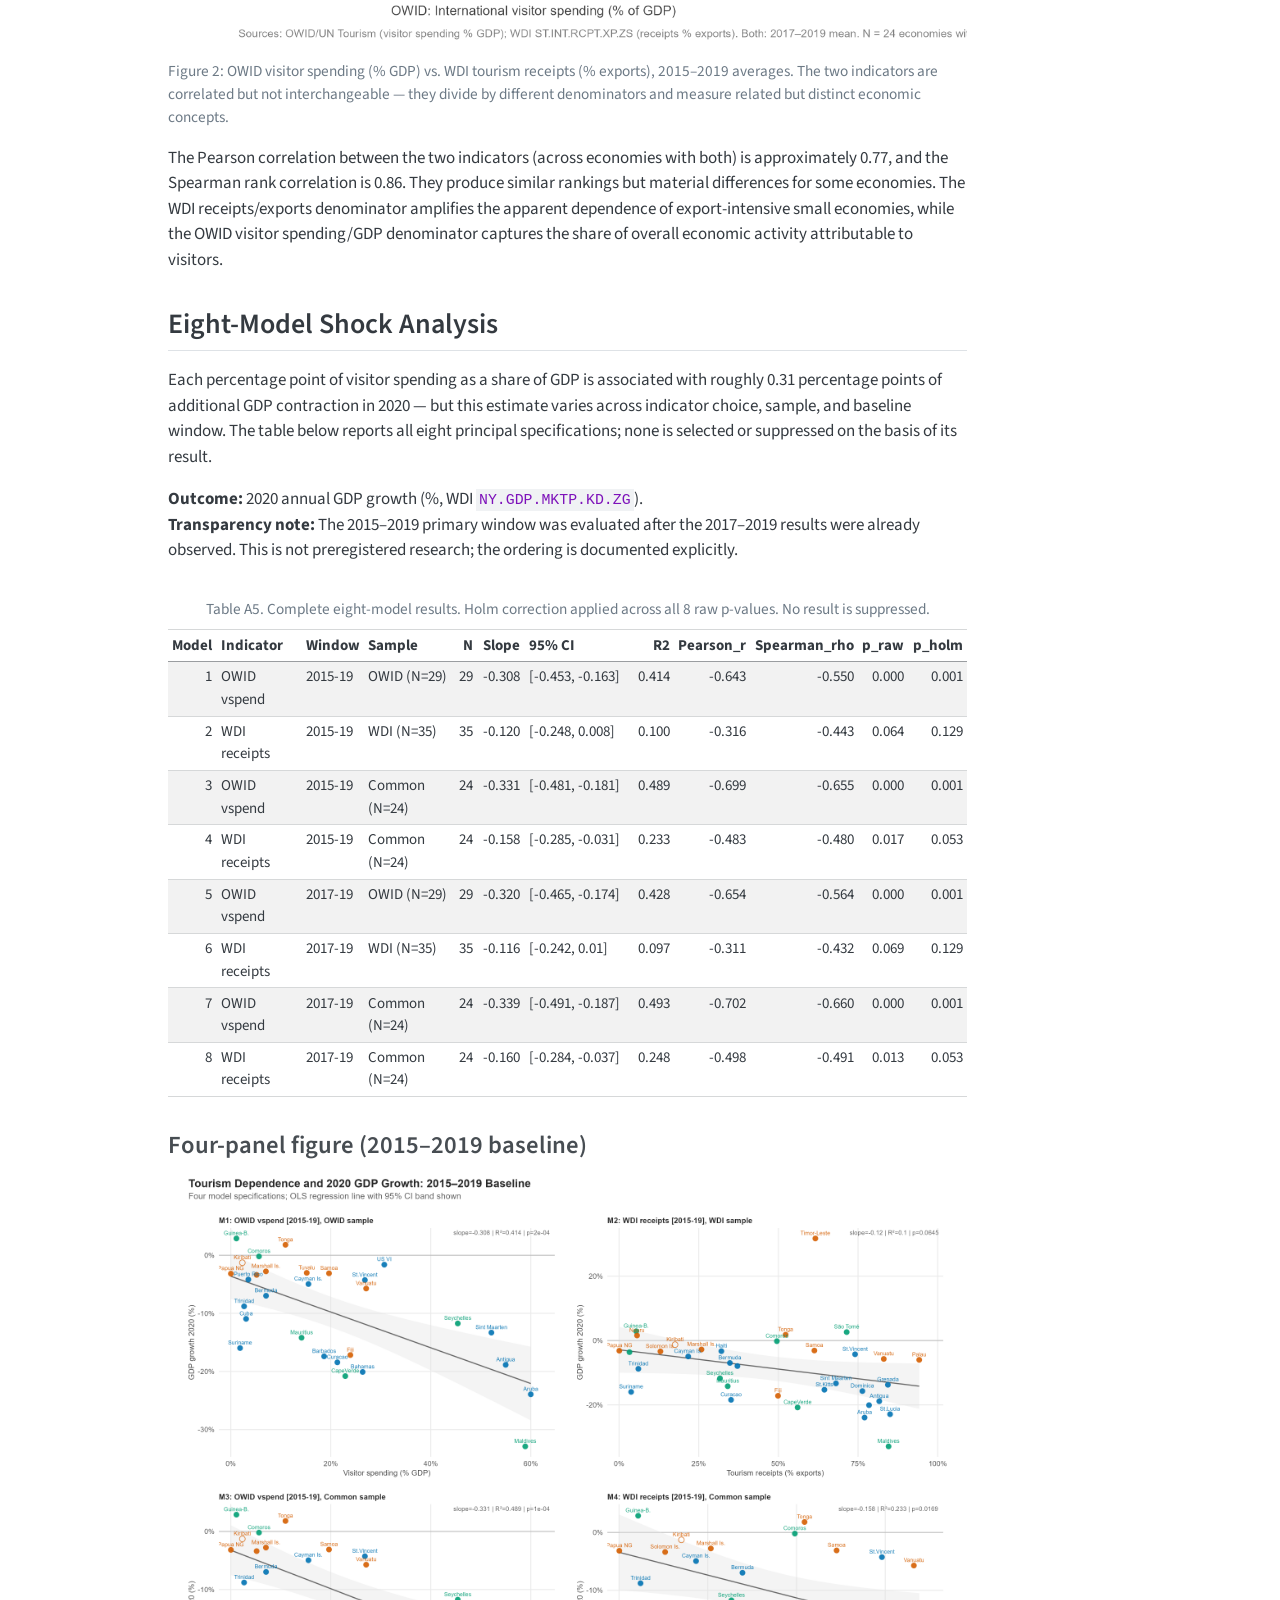
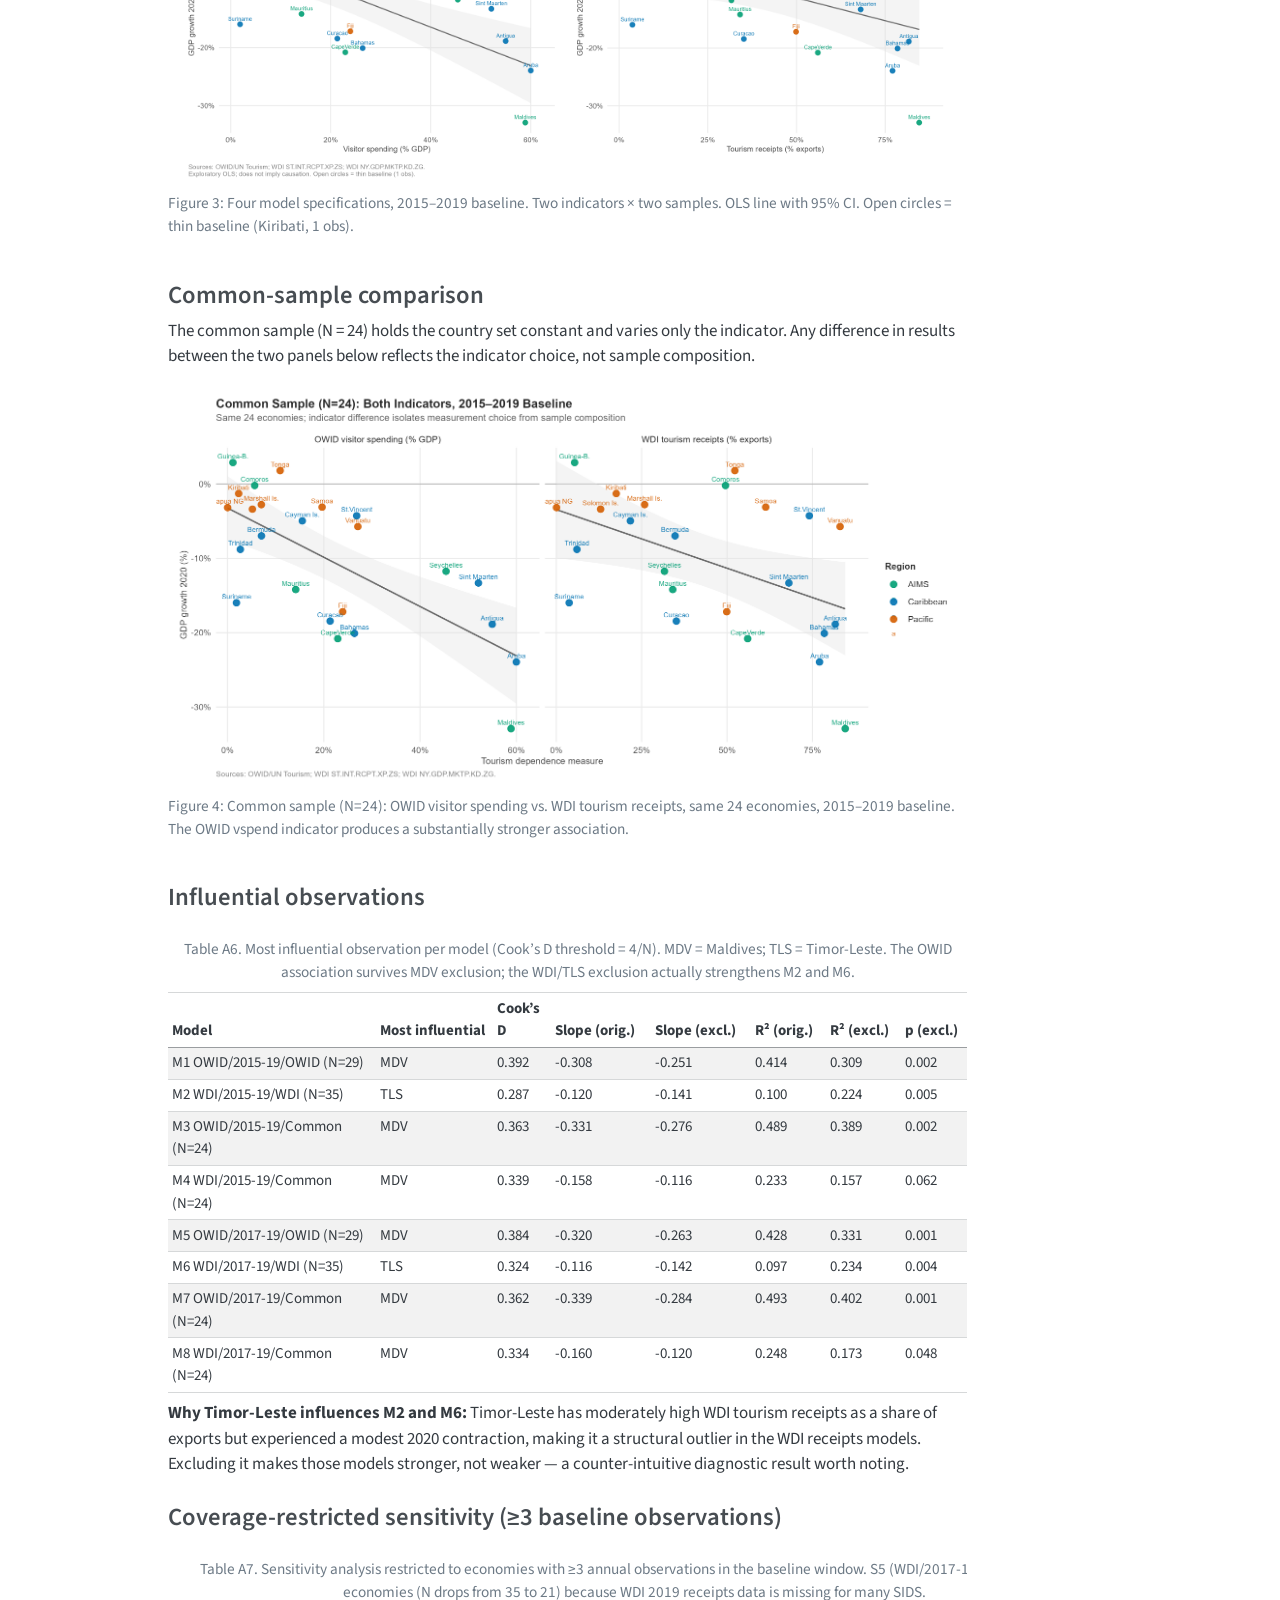
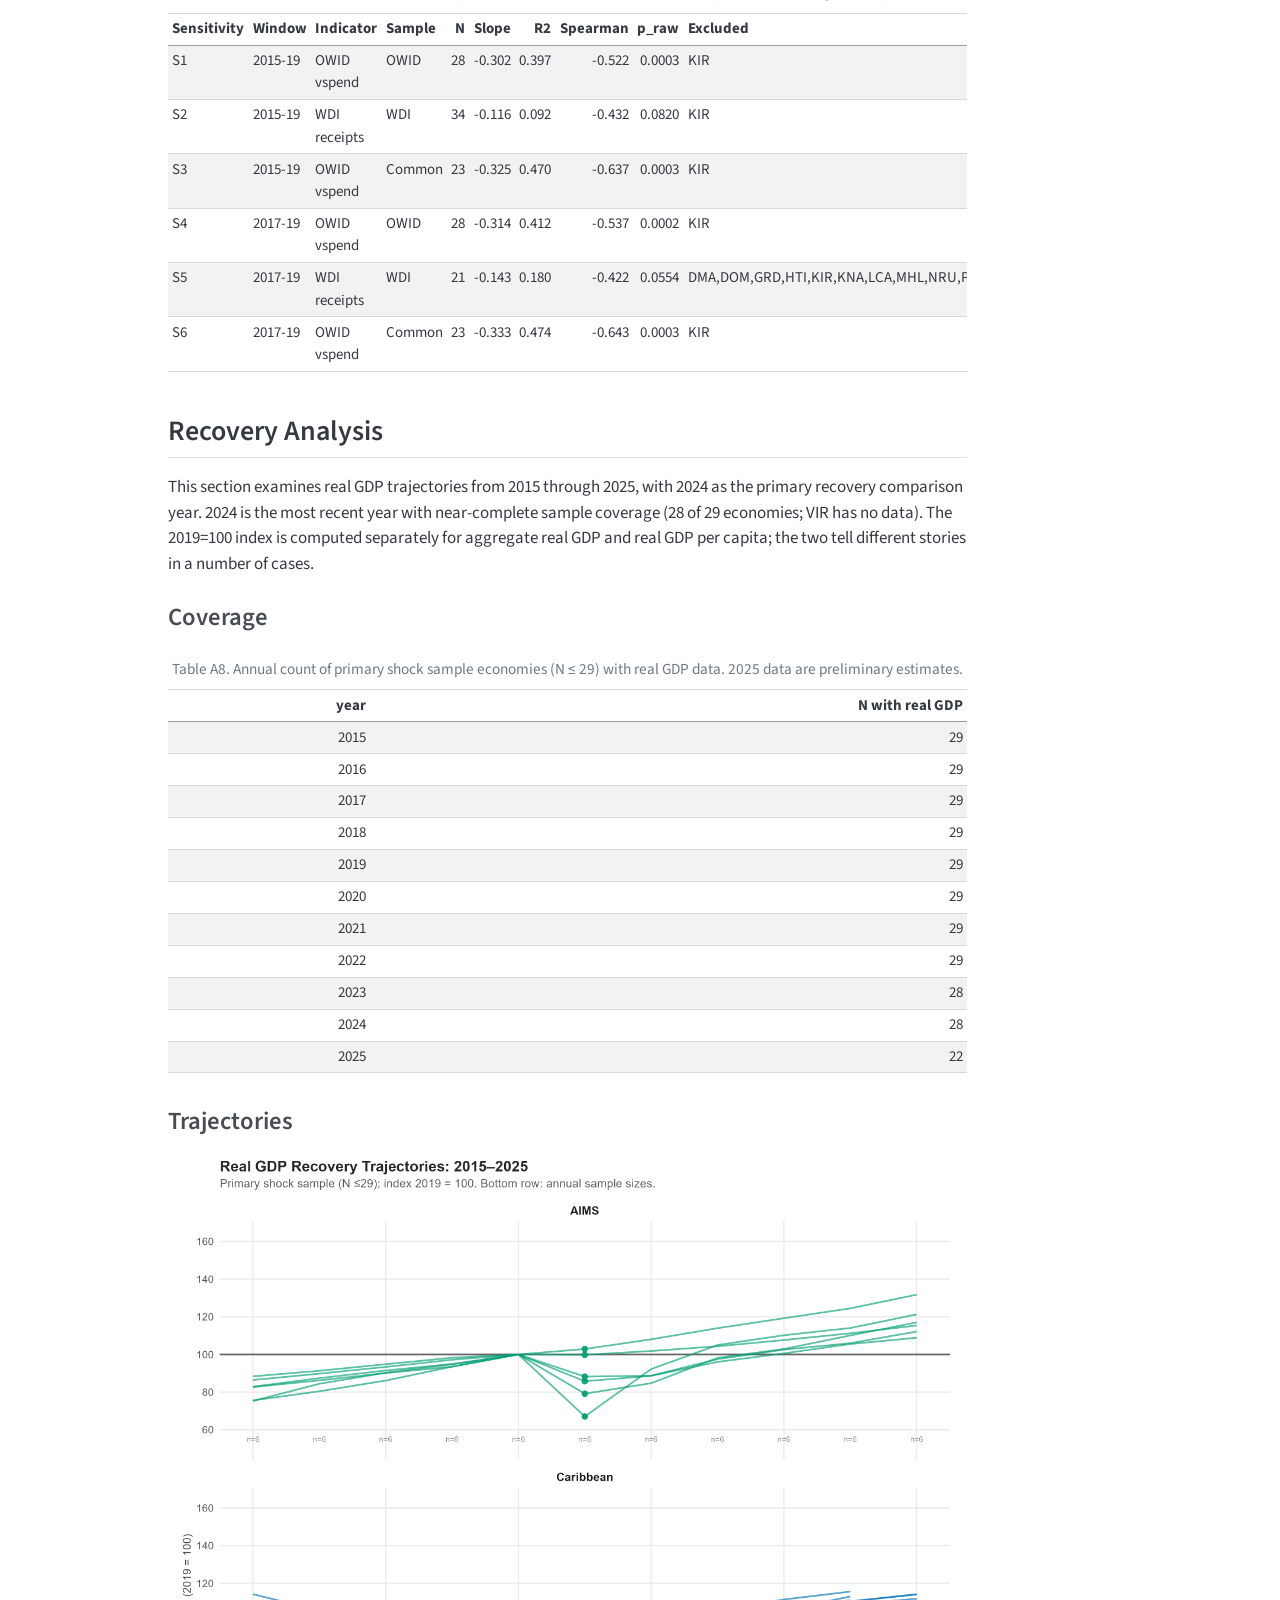
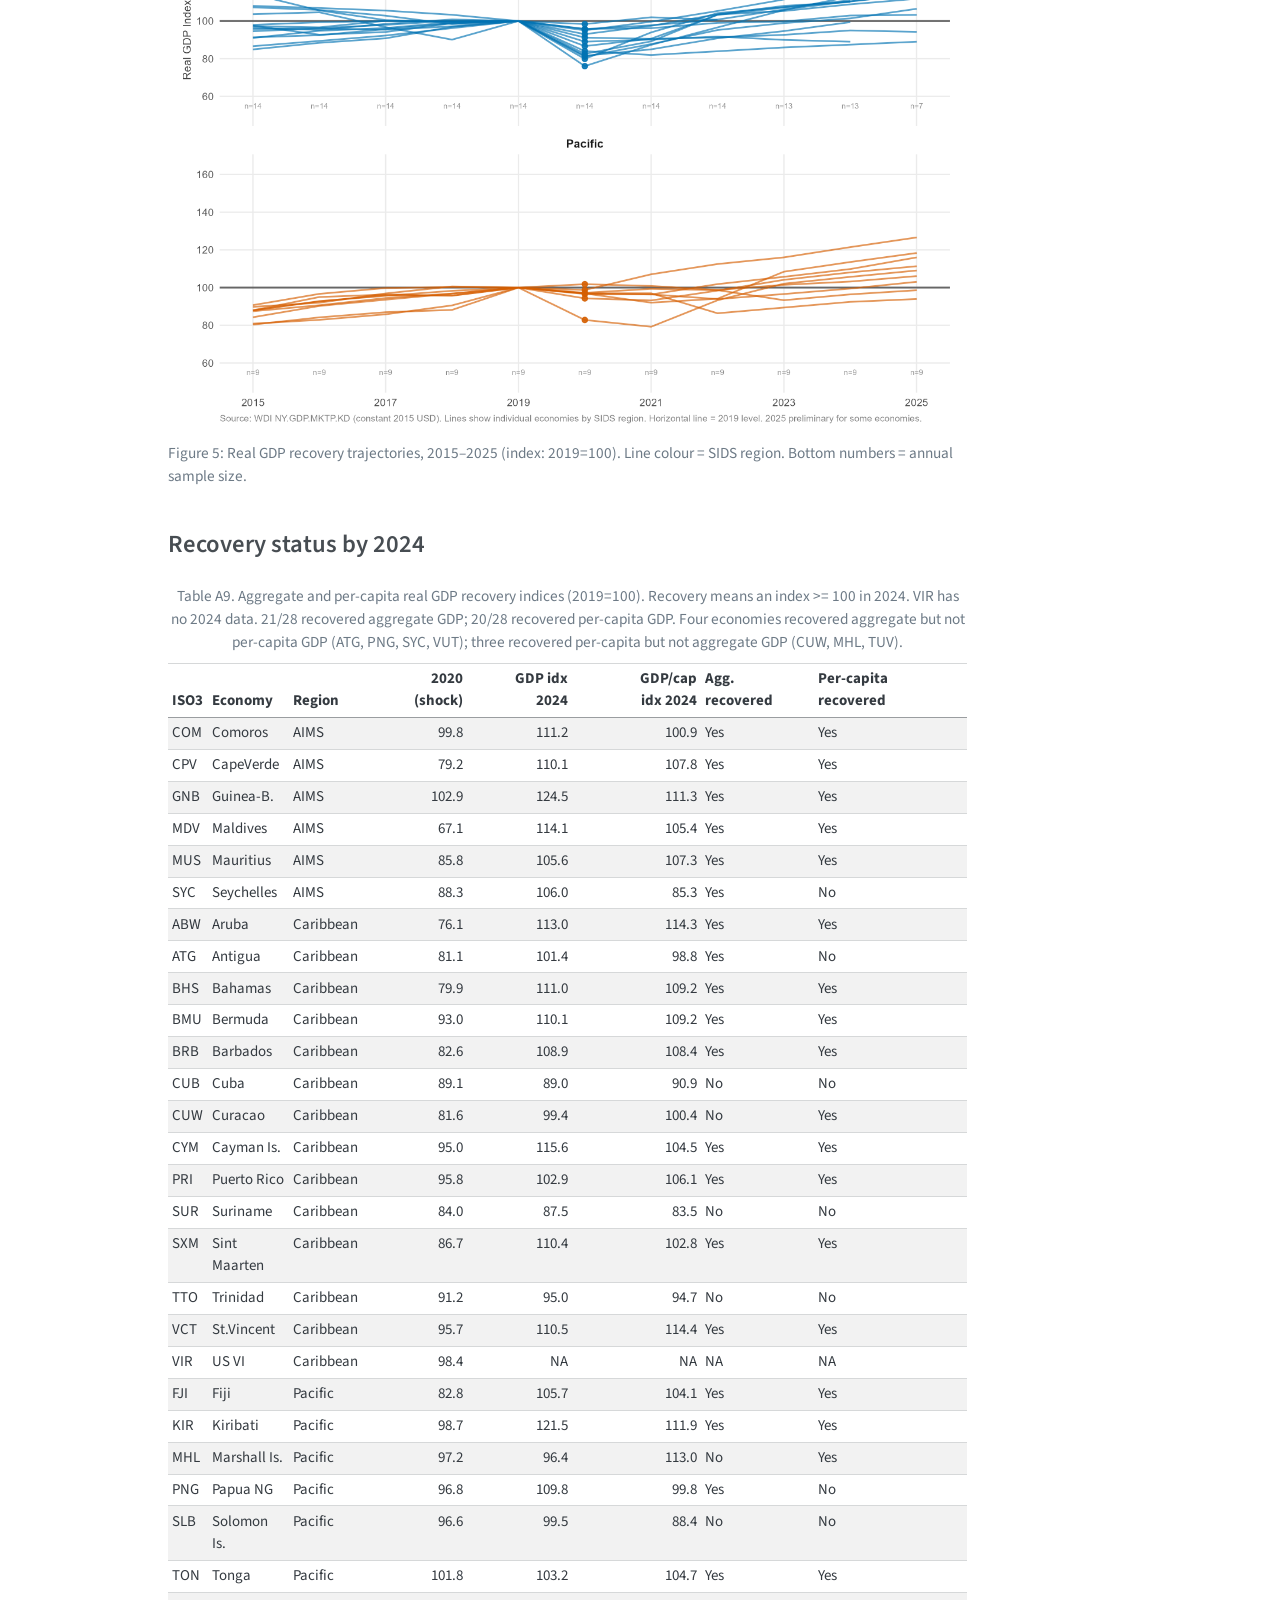
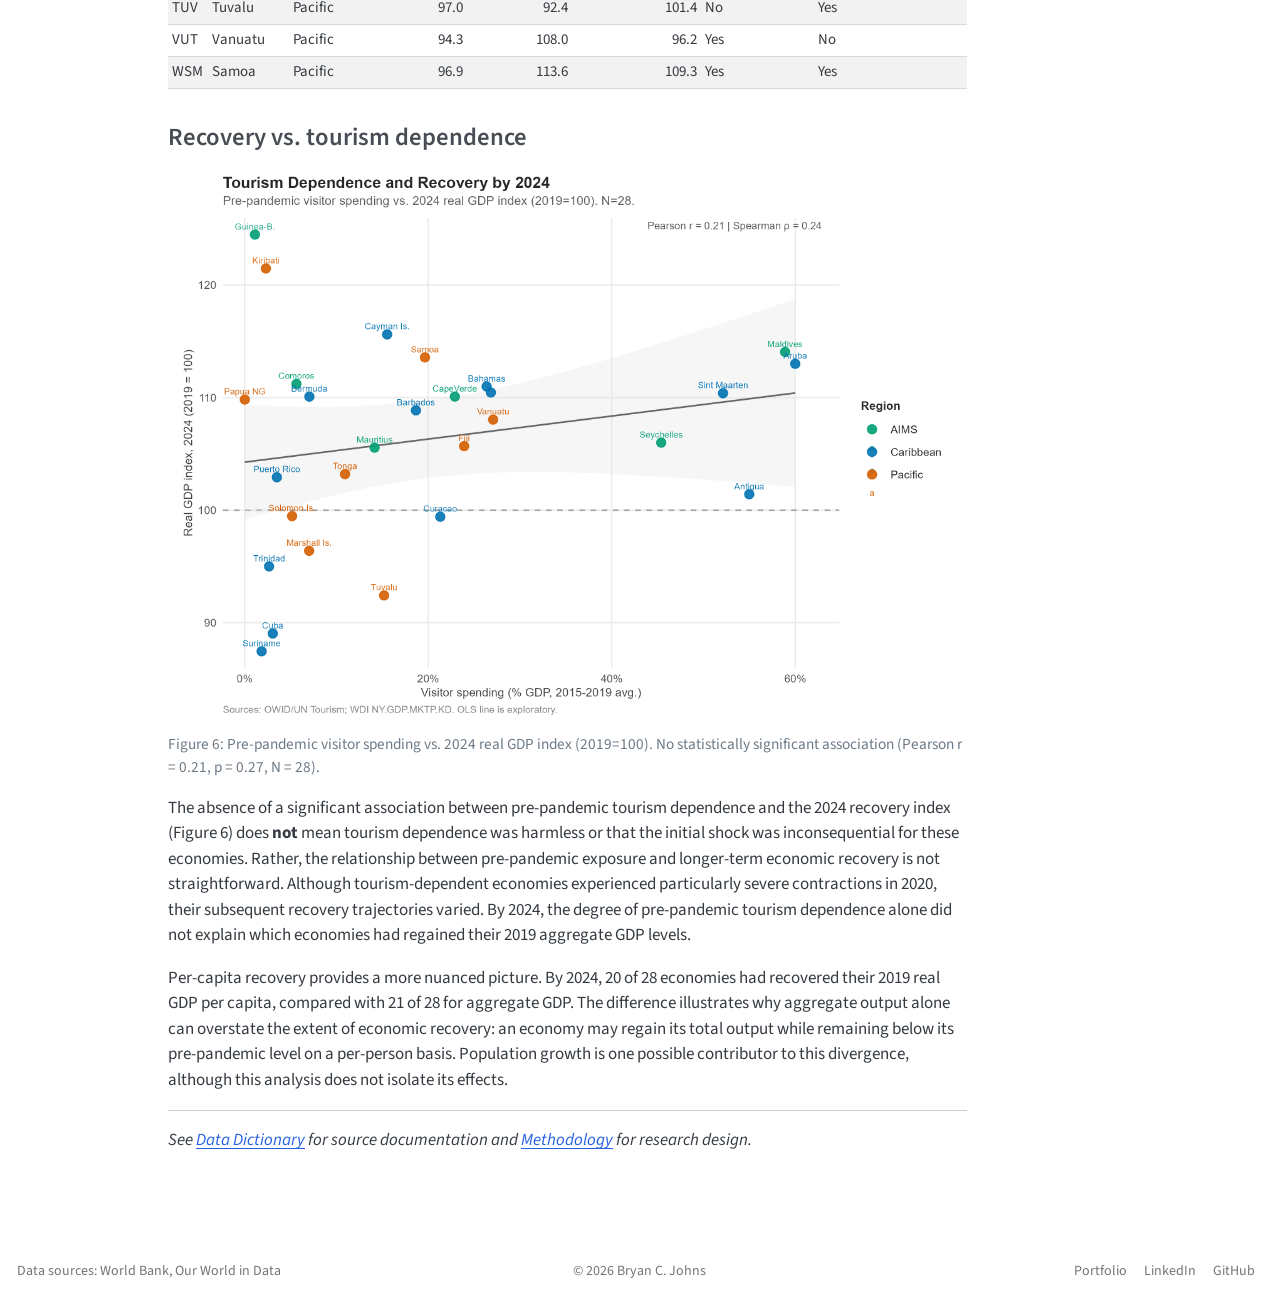
==== commit 6ce23b94: "feat: major audit, reconciliation, and editorial rewrite" ====
--- a/docs/analysis.html
+++ b/docs/analysis.html
@@ -7,7 +7,6 @@
 <meta name="viewport" content="width=device-width, initial-scale=1.0, user-scalable=yes">
 
 <meta name="author" content="Bryan C. Johns">
-<meta name="dcterms.date" content="2026-11-05">
 
 <title>Technical Analysis – Island Time, Interrupted</title>
 <style>
@@ -48,7 +47,7 @@
 <link href="site_libs/quarto-html/quarto-syntax-highlighting-17888a1159294d3eb470f19f6f52f5a5.css" rel="stylesheet" id="quarto-text-highlighting-styles">
 <script src="site_libs/bootstrap/bootstrap.min.js"></script>
 <link href="site_libs/bootstrap/bootstrap-icons.css" rel="stylesheet">
-<link href="site_libs/bootstrap/bootstrap-172ba59bd5e0b52282274ba0c0cc16fc.min.css" rel="stylesheet" append-hash="true" id="quarto-bootstrap" data-mode="light">
+<link href="site_libs/bootstrap/bootstrap-1065e138ddad154c97082f4cd7767d6f.min.css" rel="stylesheet" append-hash="true" id="quarto-bootstrap" data-mode="light">
 <script id="quarto-search-options" type="application/json">{
   "location": "navbar",
   "copy-button": false,
@@ -78,7 +77,6 @@
 }</script>
 
 
-<link rel="stylesheet" href="styles.css">
 </head>
 
 <body class="nav-fixed quarto-light">
@@ -178,19 +176,7 @@
 
 <div class="quarto-title-meta">
 
-    <div>
-    <div class="quarto-title-meta-heading">Author</div>
-    <div class="quarto-title-meta-contents">
-             <p>Bryan C. Johns </p>
-          </div>
-  </div>
     
-    <div>
-    <div class="quarto-title-meta-heading">Published</div>
-    <div class="quarto-title-meta-contents">
-      <p class="date">November 5, 2026</p>
-    </div>
-  </div>
   
     
   </div>
@@ -200,8 +186,10 @@
 </header>
 
 
+<p>This page documents the analytical evidence behind the <a href="./index.html">Overview</a>. It covers sample construction, tourism indicator coverage, all eight principal shock-model estimates, robustness diagnostics, and economic recovery through 2024. Code is available via the fold buttons. Source documentation and variable definitions are in the <a href="./data-dictionary.html">Data Dictionary</a>; research design and methodological decisions are in <a href="./methodology.html">Methodology</a>.</p>
 <section id="candidate-universe-and-sample-definitions" class="level2">
 <h2 class="anchored" data-anchor-id="candidate-universe-and-sample-definitions">Candidate Universe and Sample Definitions</h2>
+<p>The analysis draws on 58 candidate economies across three UN Small Island Developing States regions. From this universe, different indicator availability produces different analytical samples; all are documented explicitly and held fixed across model specifications.</p>
 <div class="cell">
 <div class="cell-output-display">
 <table class="caption-top table table-sm table-striped small">
@@ -306,6 +294,7 @@
 </section>
 <section id="tourism-indicator-coverage" class="level2">
 <h2 class="anchored" data-anchor-id="tourism-indicator-coverage">Tourism Indicator Coverage</h2>
+<p>Data availability differs substantially between the two principal indicators. The OWID visitor spending series has near-complete coverage through 2024; the WDI receipts series stops at 2020 and is missing 2019 data for 14 of 35 WDI-sample members. This coverage asymmetry is part of why the two indicators produce different results.</p>
 <section id="coverage-matrix" class="level3">
 <h3 class="anchored" data-anchor-id="coverage-matrix">Coverage matrix</h3>
 <div class="cell">
@@ -539,6 +528,7 @@
 </section>
 <section id="indicator-comparison" class="level2">
 <h2 class="anchored" data-anchor-id="indicator-comparison">Indicator Comparison</h2>
+<p>The two principal measures are correlated but not equivalent. Figure 2 shows the relationship between them across the 24-economy common sample.</p>
 <div class="cell">
 <div class="cell-output-display">
 <div id="fig-indicator-comparison" class="quarto-float quarto-figure quarto-figure-center anchored">
@@ -557,8 +547,9 @@
 </section>
 <section id="eight-model-shock-analysis" class="level2">
 <h2 class="anchored" data-anchor-id="eight-model-shock-analysis">Eight-Model Shock Analysis</h2>
+<p>Each percentage point of visitor spending as a share of GDP is associated with roughly 0.31 percentage points of additional GDP contraction in 2020 — but this estimate varies across indicator choice, sample, and baseline window. The table below reports all eight principal specifications; none is selected or suppressed on the basis of its result.</p>
 <p><strong>Outcome:</strong> 2020 annual GDP growth (%, WDI <code>NY.GDP.MKTP.KD.ZG</code>).<br>
-<strong>Note:</strong> The 2015–2019 primary window was evaluated after the 2017–2019 results were already observed. No window was designated a priori. All eight results are reported.</p>
+<strong>Transparency note:</strong> The 2015–2019 primary window was evaluated after the 2017–2019 results were already observed. This is not preregistered research; the ordering is documented explicitly.</p>
 <div class="cell">
 <div class="cell-output-display">
 <table class="caption-top table table-sm table-striped small">
@@ -973,6 +964,7 @@
 </section>
 <section id="recovery-analysis" class="level2">
 <h2 class="anchored" data-anchor-id="recovery-analysis">Recovery Analysis</h2>
+<p>This section examines real GDP trajectories from 2015 through 2025, with 2024 as the primary recovery comparison year. 2024 is the most recent year with near-complete sample coverage (28 of 29 economies; VIR has no data). The 2019=100 index is computed separately for aggregate real GDP and real GDP per capita; the two tell different stories in a number of cases.</p>
 <section id="coverage" class="level3">
 <h3 class="anchored" data-anchor-id="coverage">Coverage</h3>
 <div class="cell">
@@ -1803,6 +1795,35 @@
   });
   </script>
 </div> <!-- /content -->
+<footer class="footer">
+  <div class="nav-footer">
+    <div class="nav-footer-left">
+<p>Data sources: World Bank, Our World in Data</p>
+</div>   
+    <div class="nav-footer-center">
+<p>© 2026 Bryan C. Johns</p>
+</div>
+    <div class="nav-footer-right">
+      <ul class="footer-items list-unstyled">
+    <li class="nav-item">
+    <a class="nav-link" href="https://informedwanderer.com">
+<p>Portfolio</p>
+</a>
+  </li>  
+    <li class="nav-item">
+    <a class="nav-link" href="https://www.linkedin.com/in/b-johns/">
+<p>LinkedIn</p>
+</a>
+  </li>  
+    <li class="nav-item">
+    <a class="nav-link" href="https://github.com/johbry17">
+<p>GitHub</p>
+</a>
+  </li>  
+</ul>
+    </div>
+  </div>
+</footer>
 
 
 
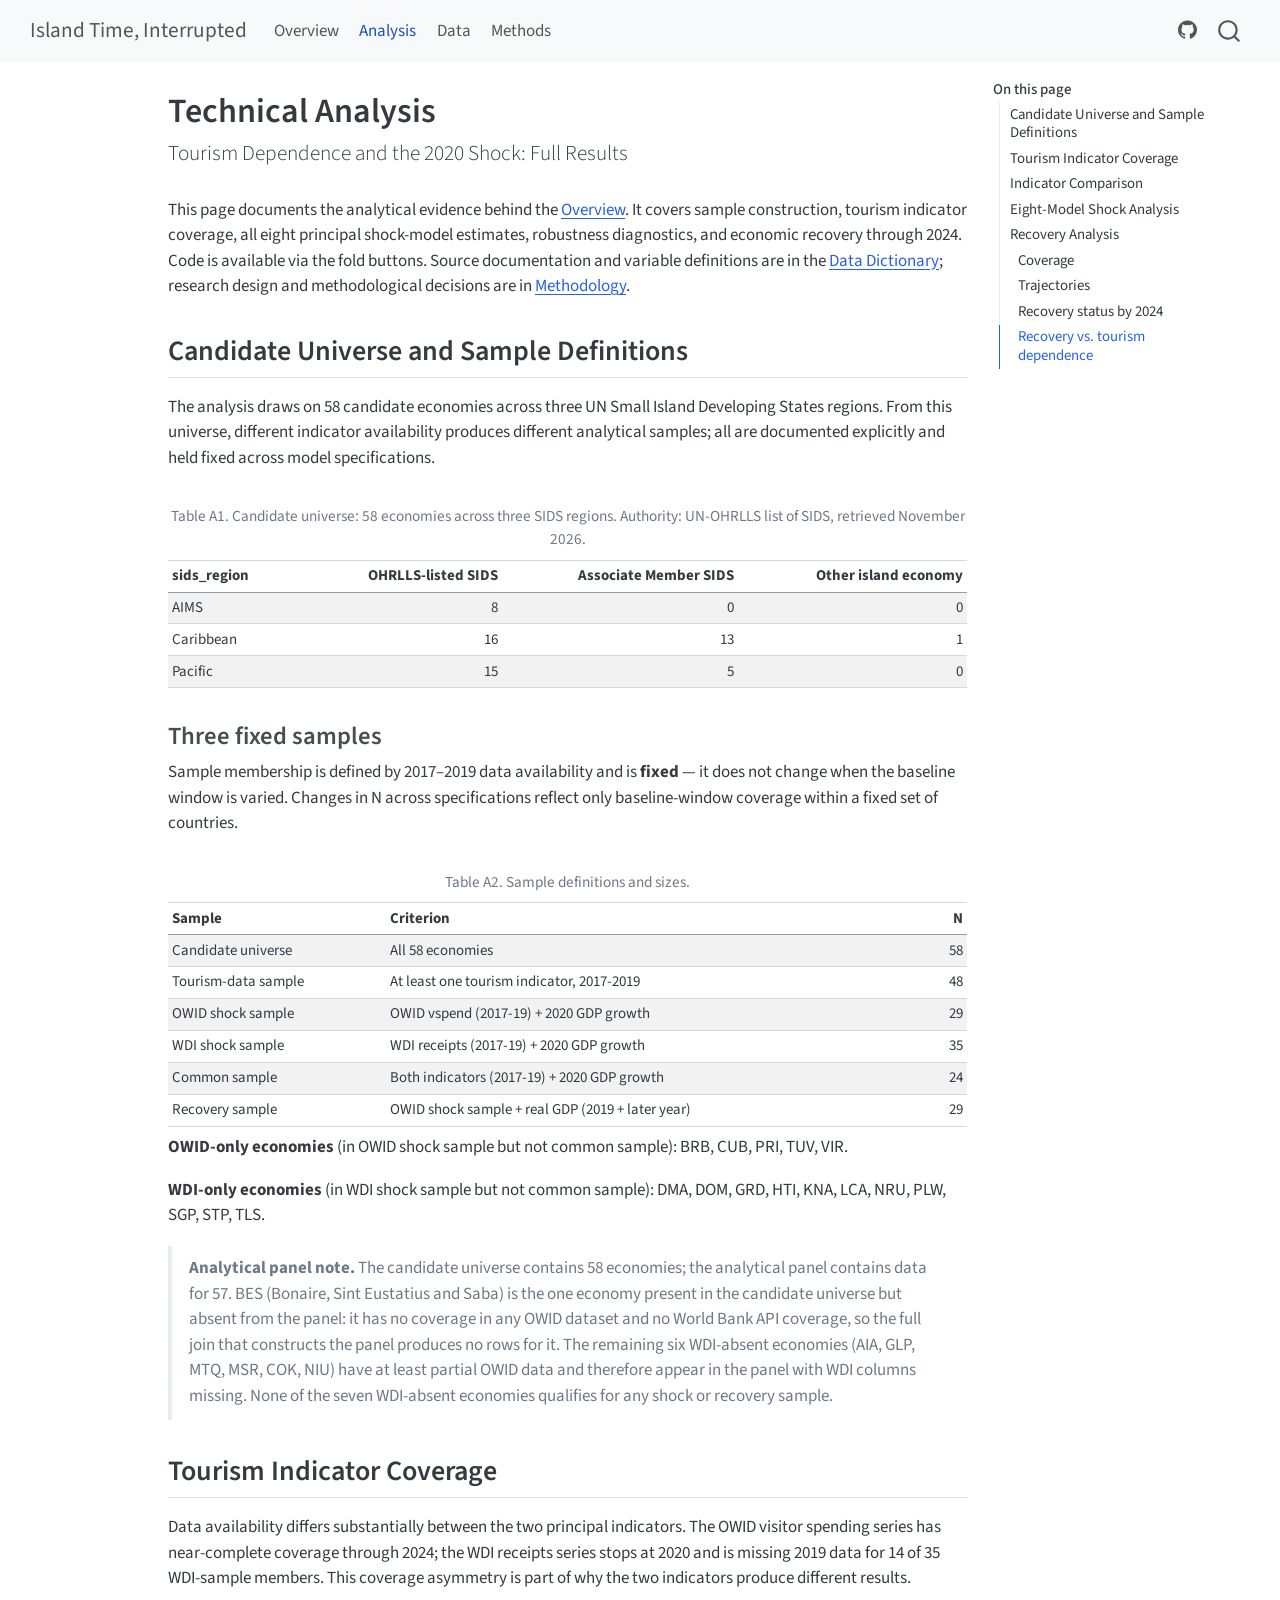
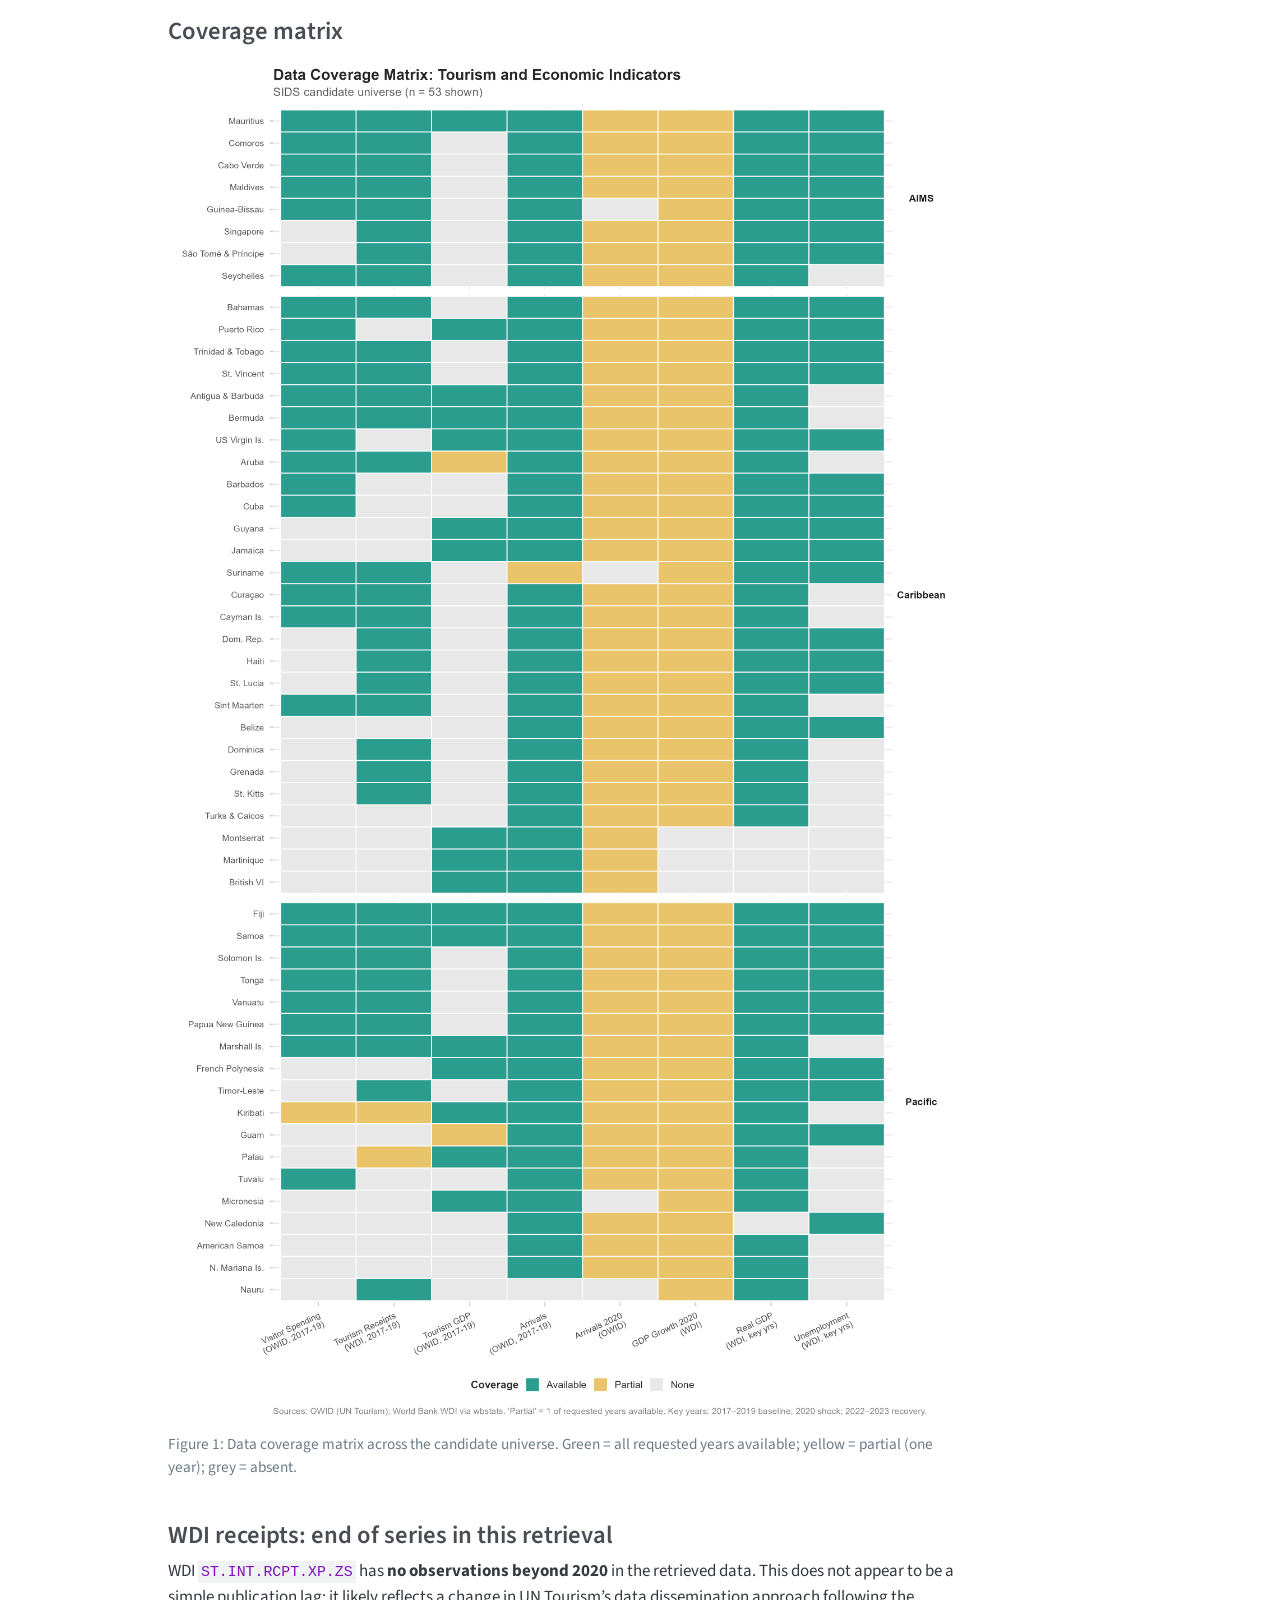
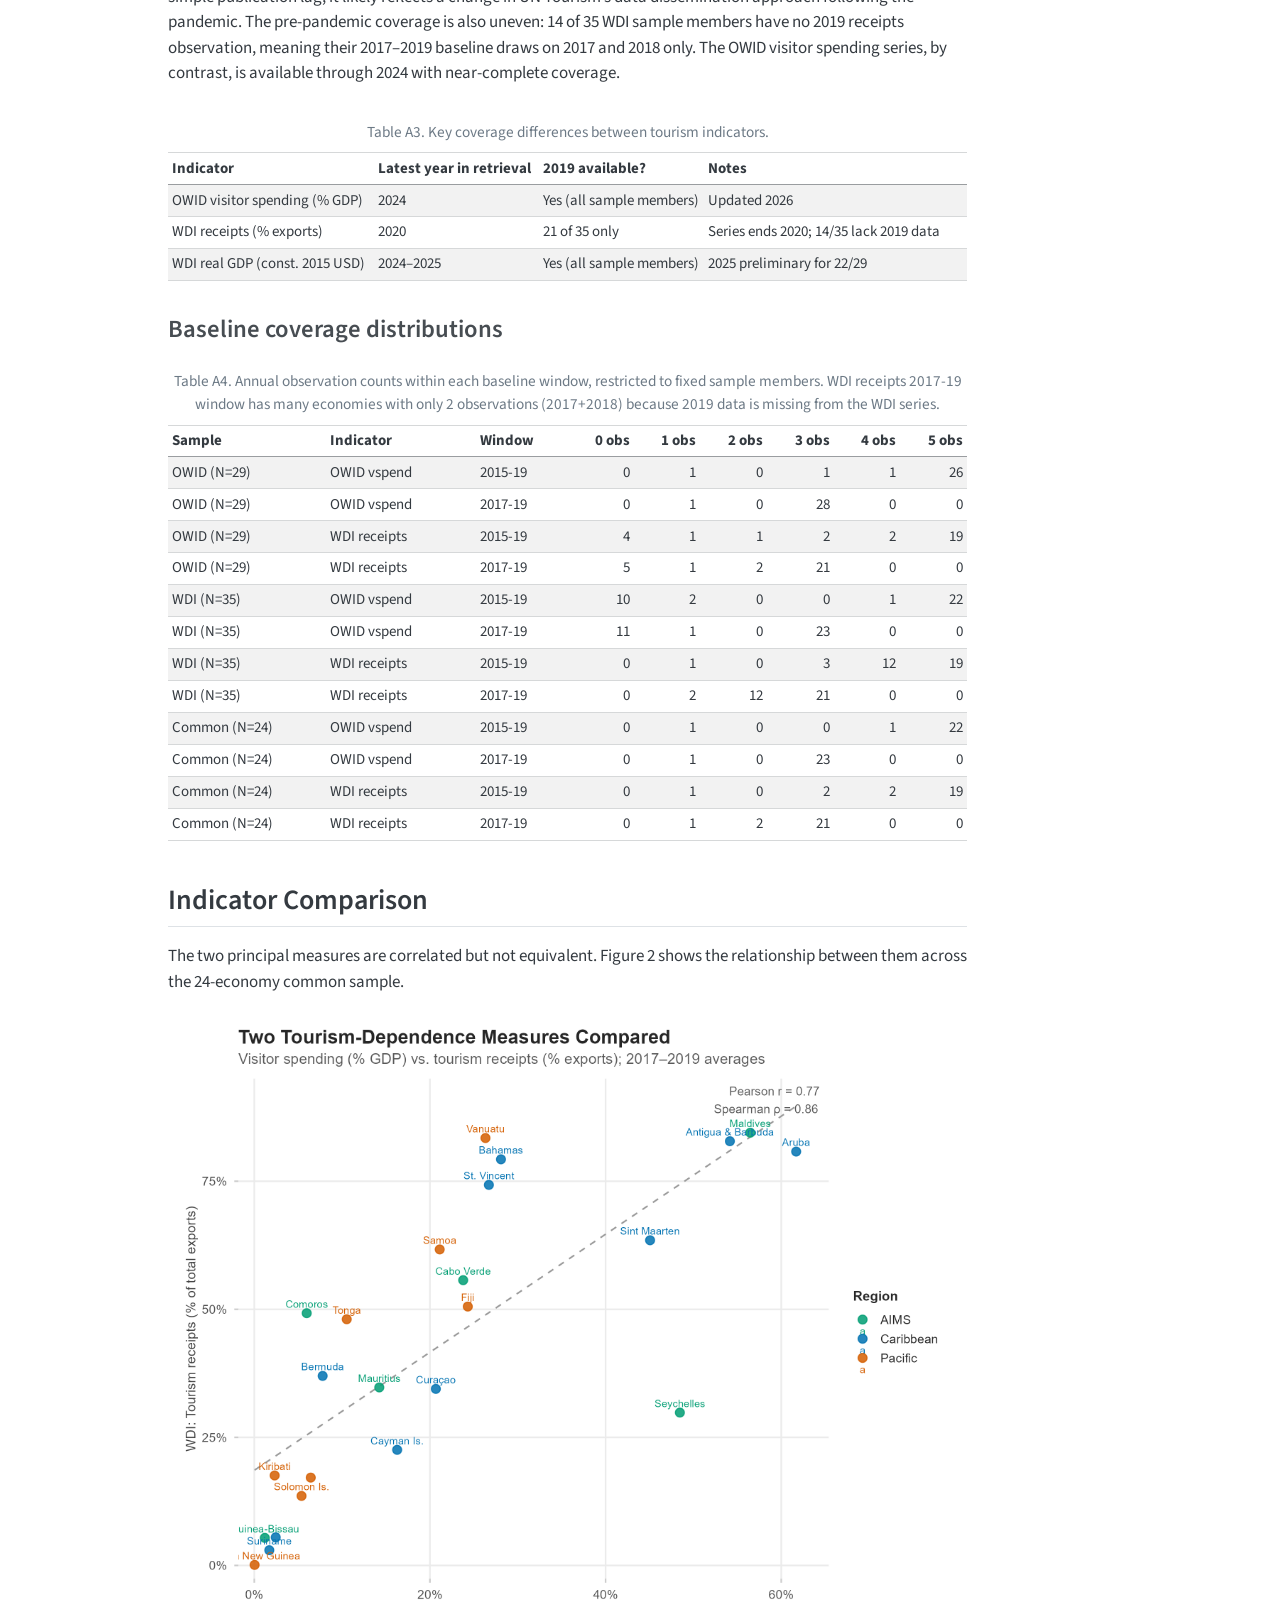
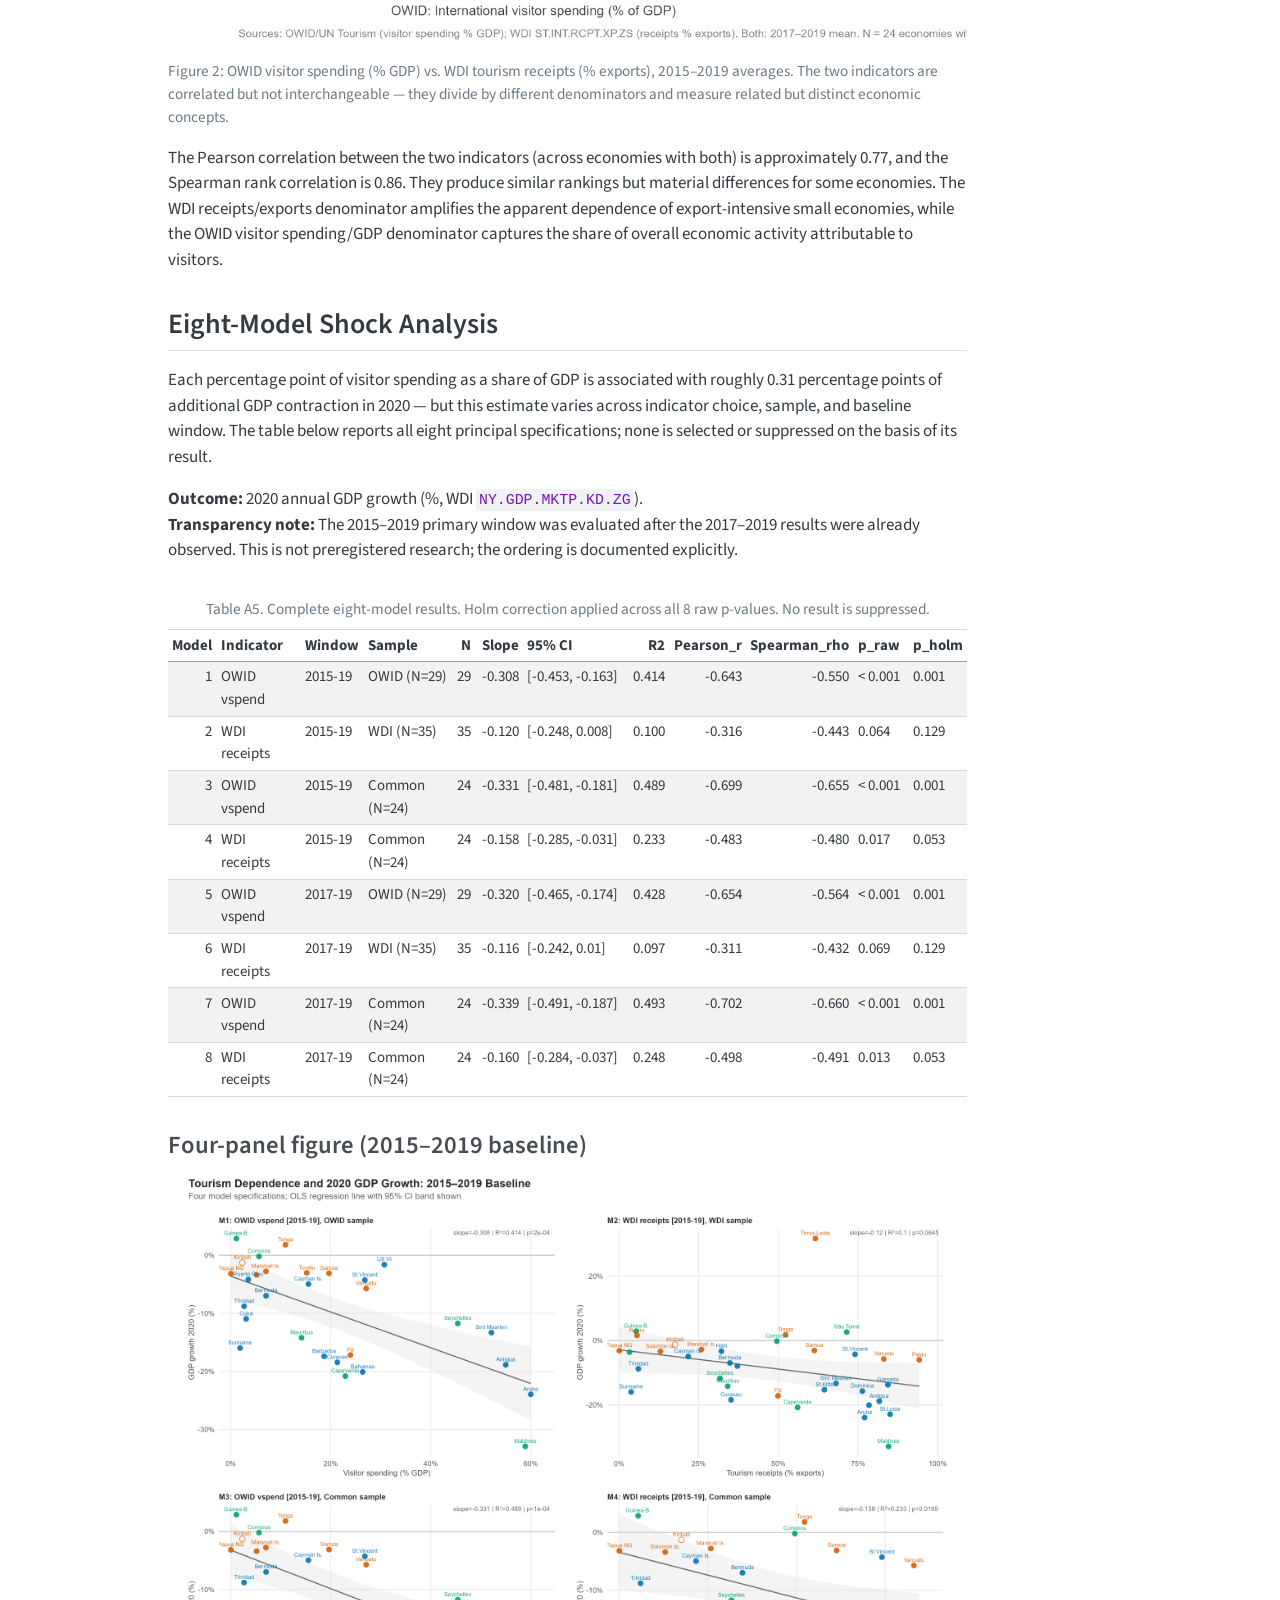
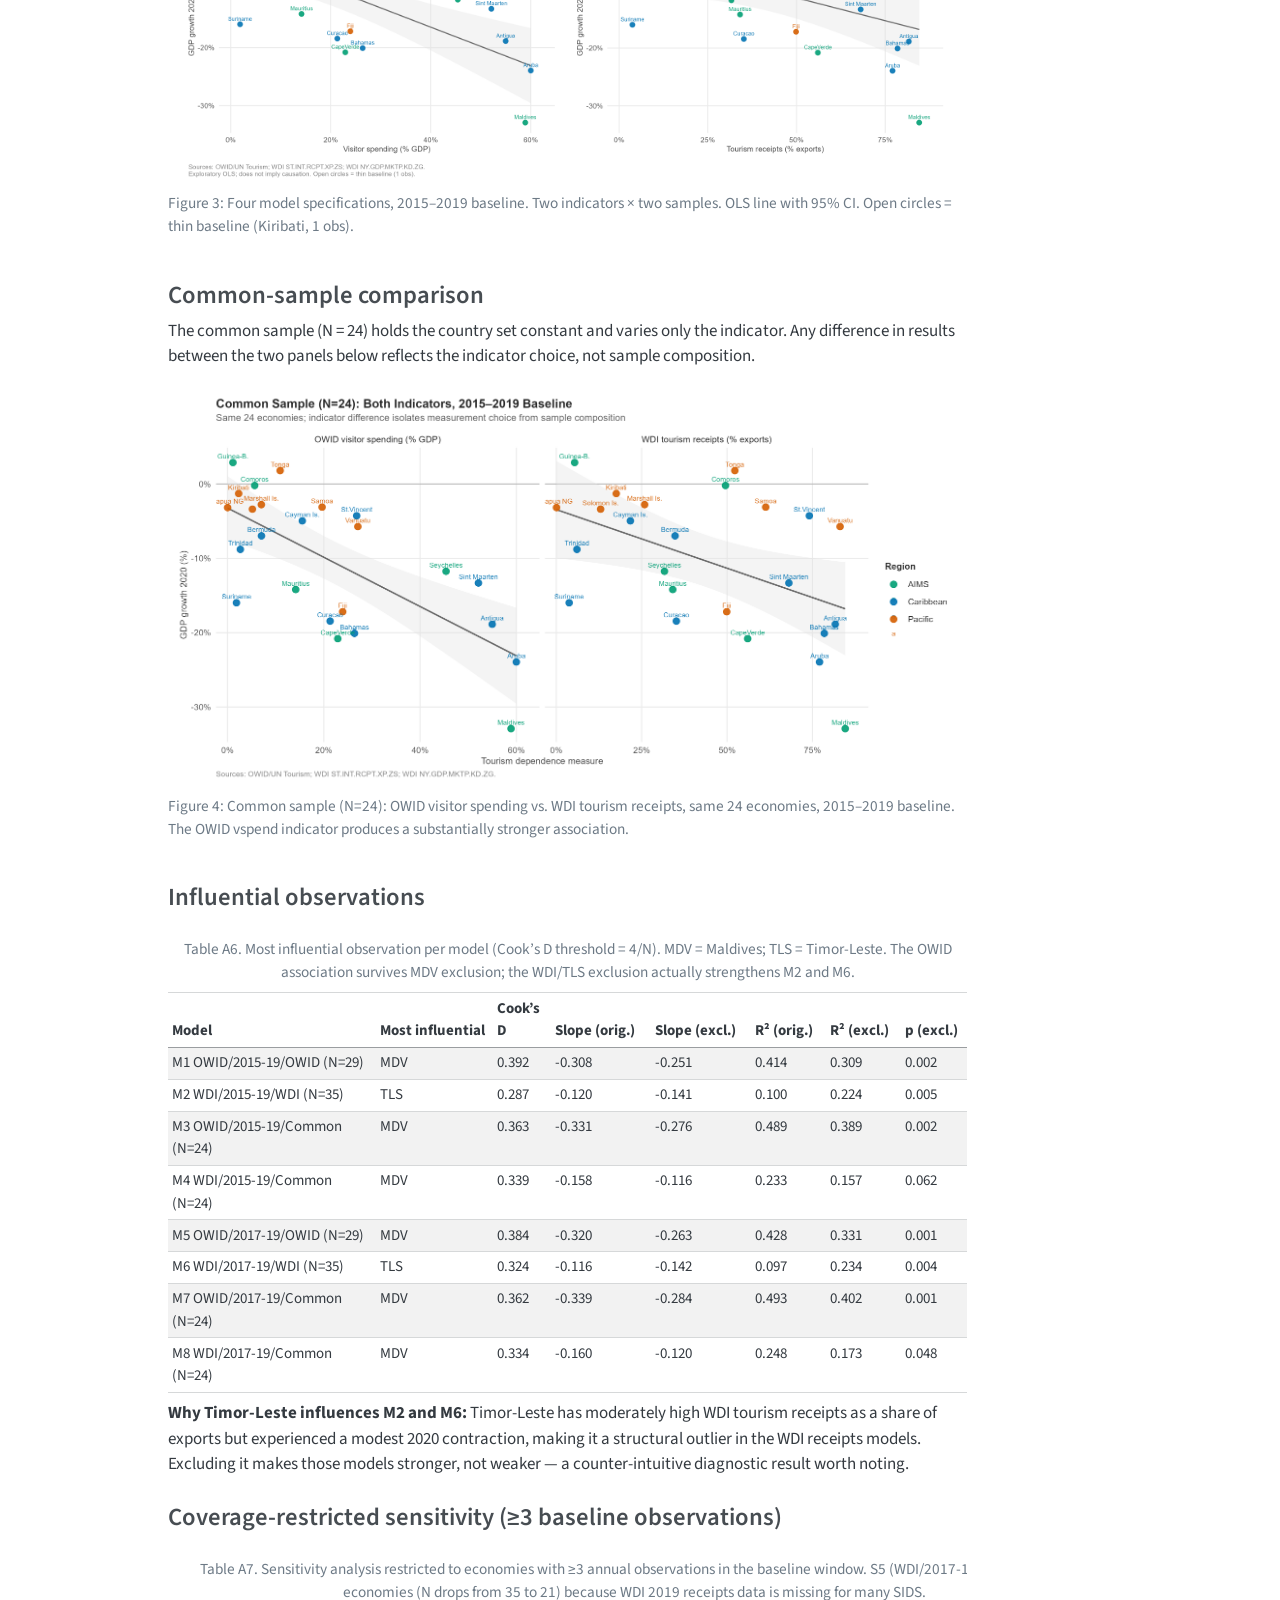
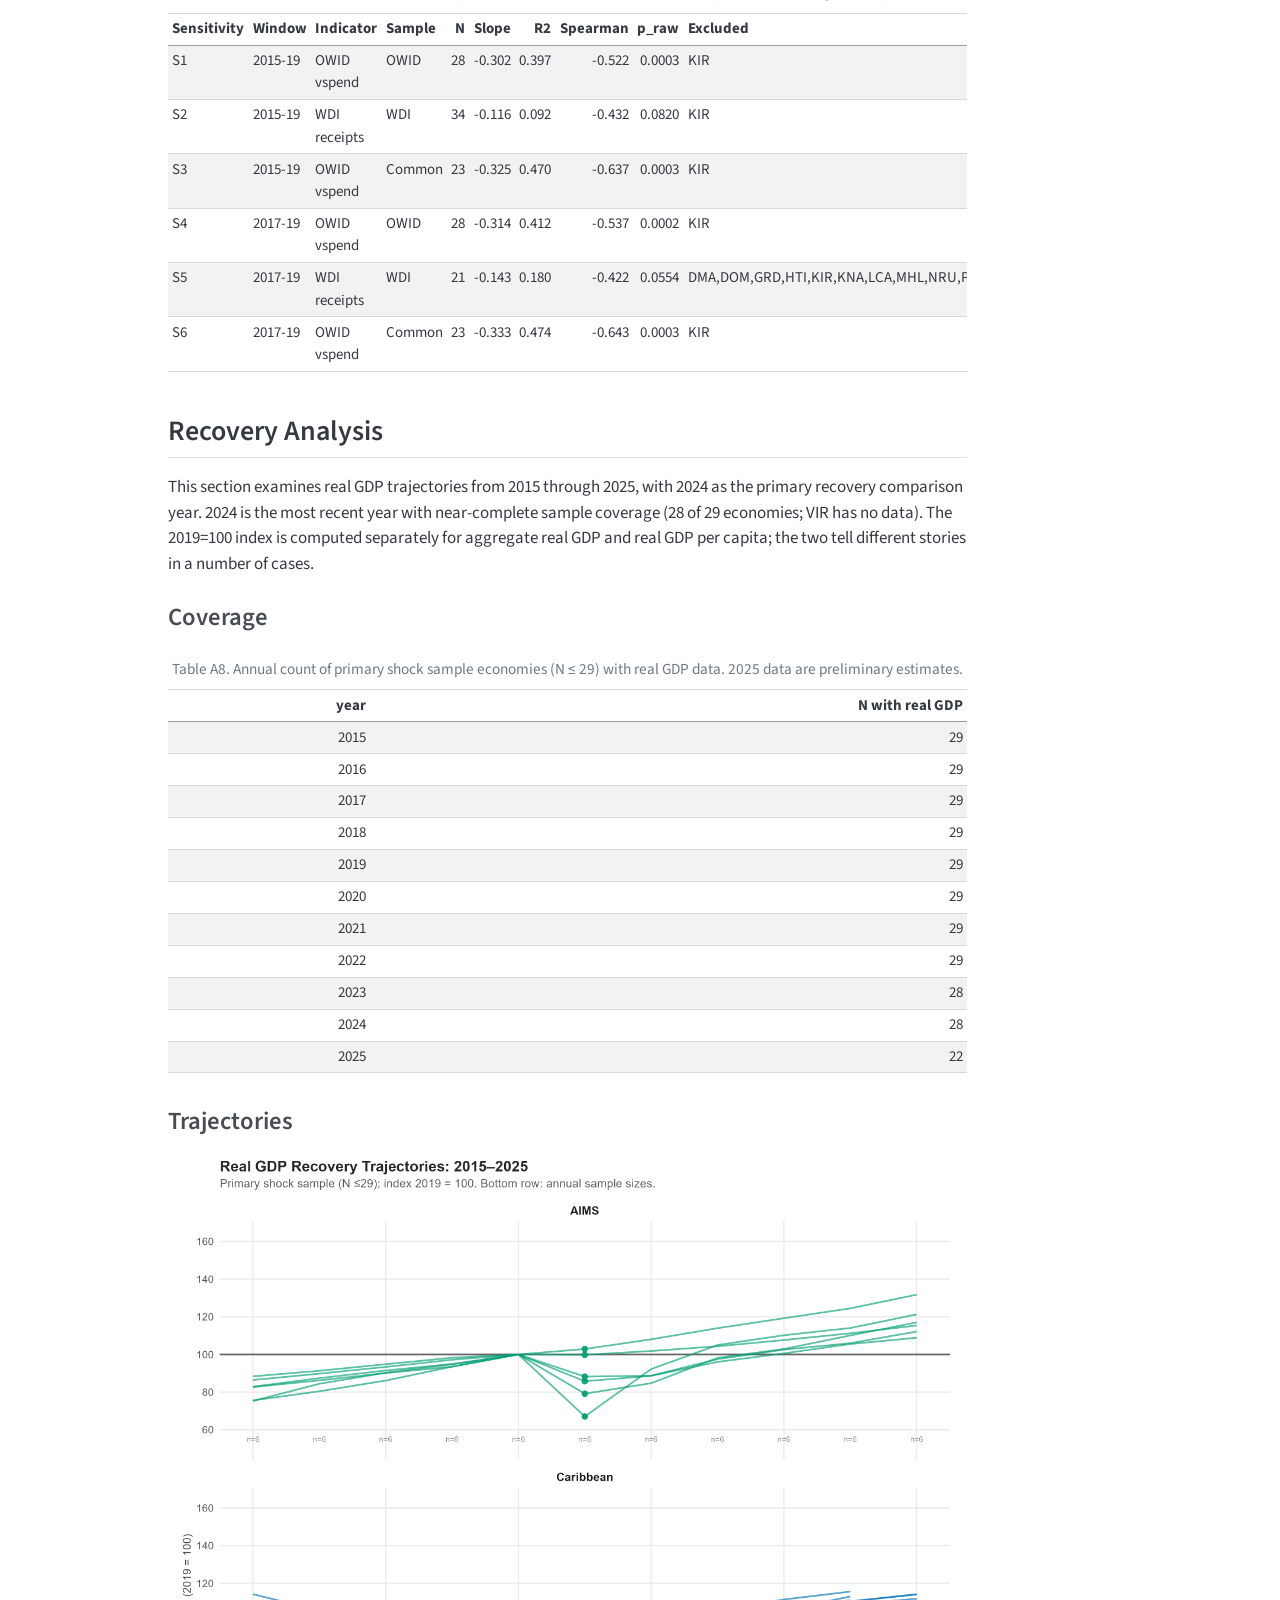
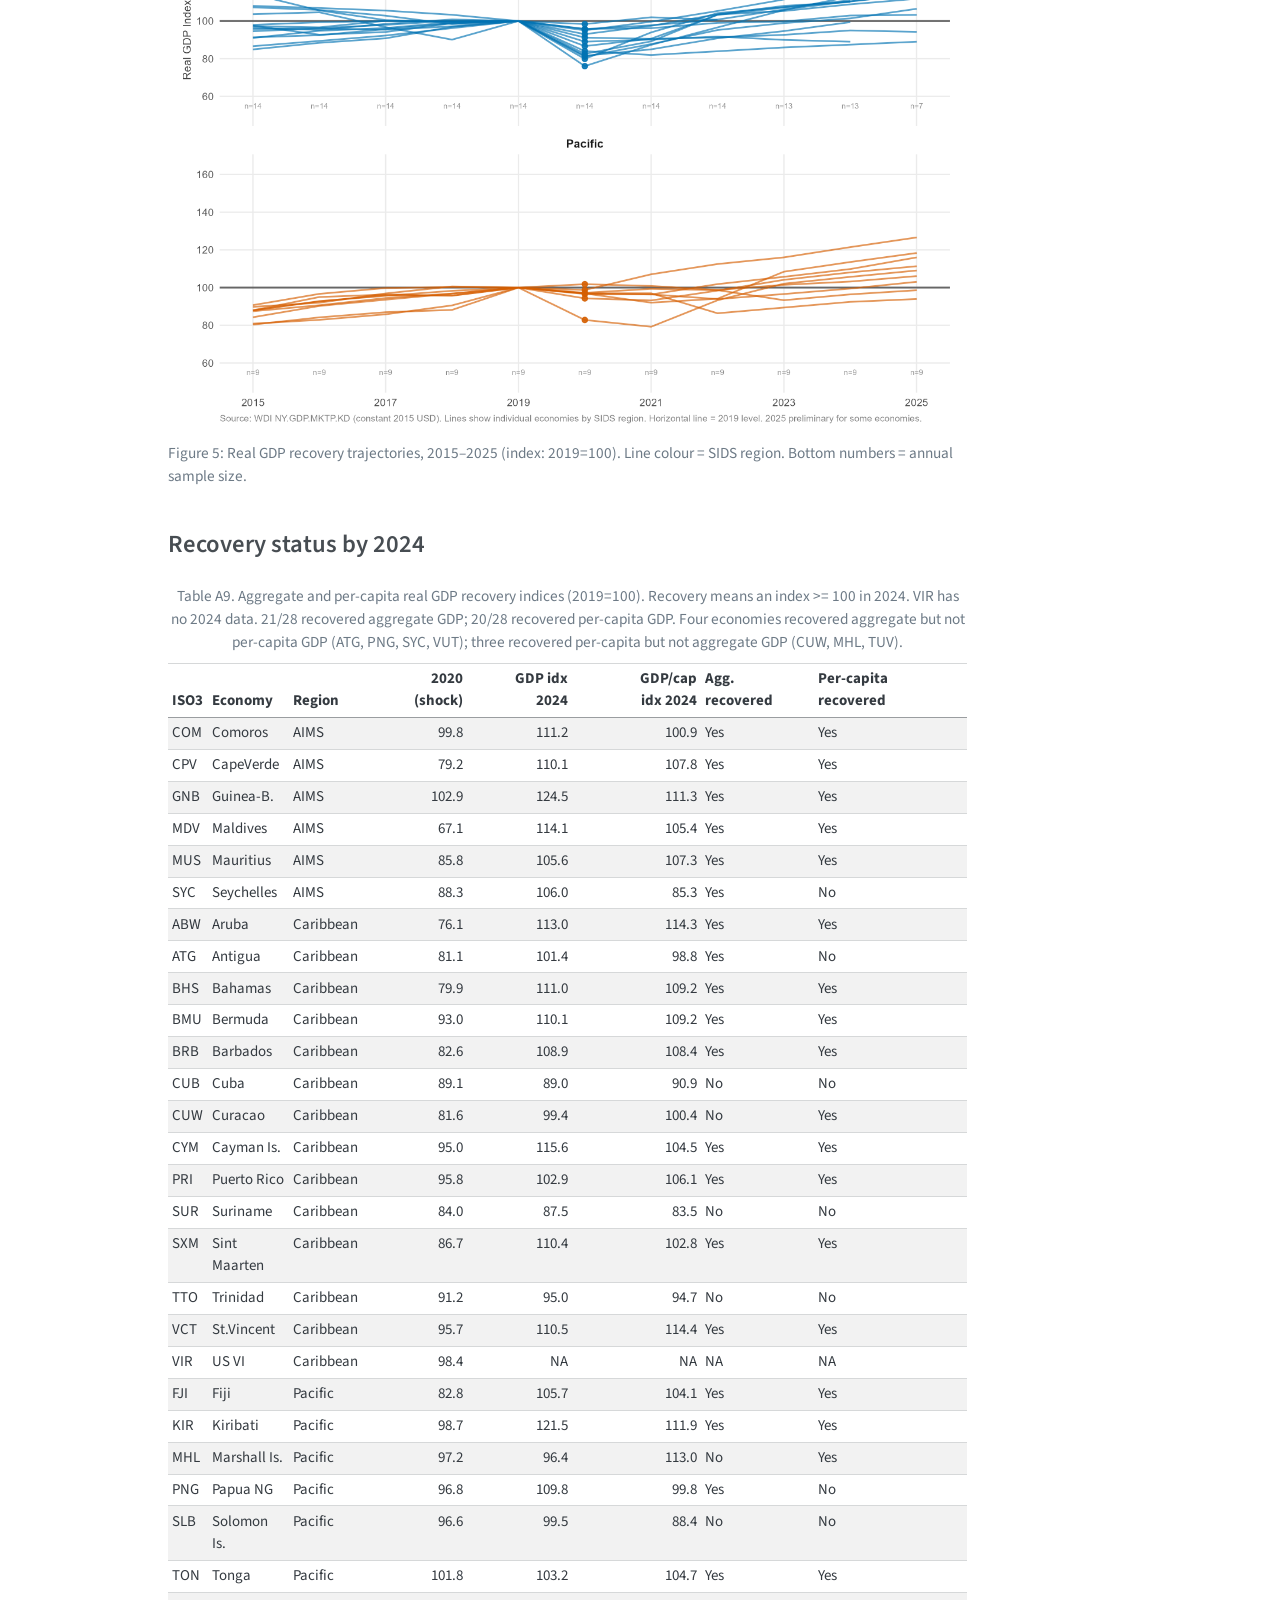
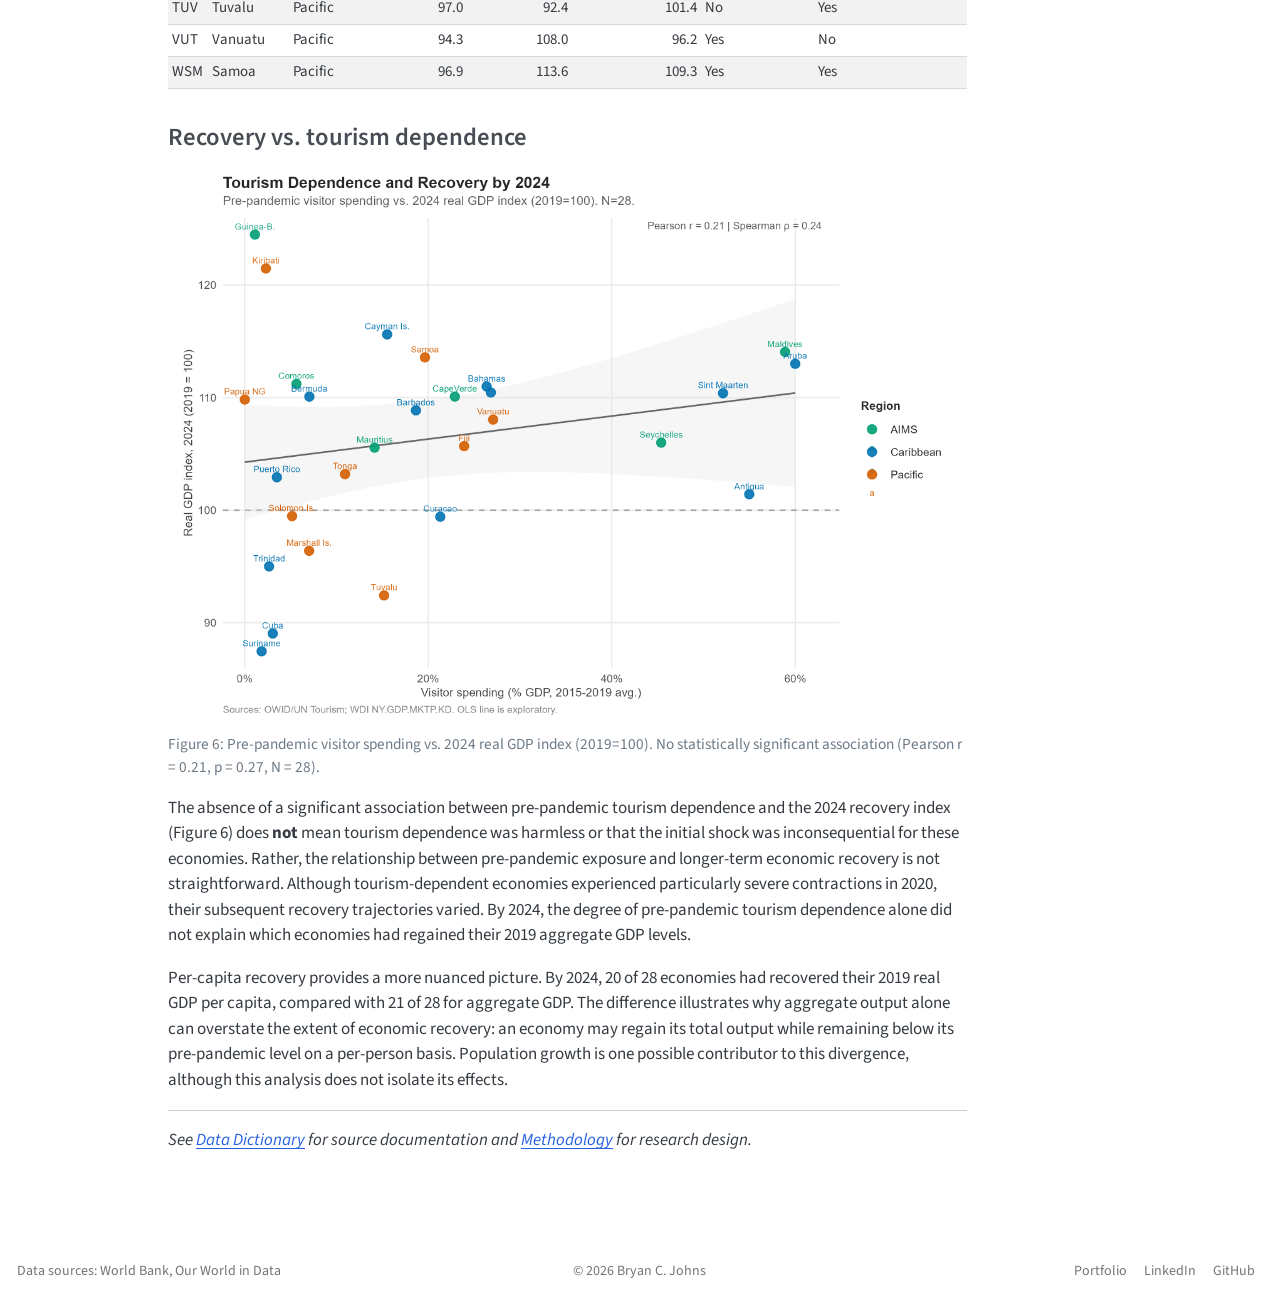
==== commit b6462c10: "fix: format < 0.001 p-values in table" ====
--- a/docs/analysis.html
+++ b/docs/analysis.html
@@ -563,9 +563,9 @@
 <col style="width: 6%">
 <col style="width: 15%">
 <col style="width: 5%">
-<col style="width: 9%">
+<col style="width: 8%">
 <col style="width: 11%">
-<col style="width: 5%">
+<col style="width: 7%">
 <col style="width: 6%">
 </colgroup>
 <thead>
@@ -580,8 +580,8 @@
 <th style="text-align: right;">R2</th>
 <th style="text-align: right;">Pearson_r</th>
 <th style="text-align: right;">Spearman_rho</th>
-<th style="text-align: right;">p_raw</th>
-<th style="text-align: right;">p_holm</th>
+<th style="text-align: left;">p_raw</th>
+<th style="text-align: left;">p_holm</th>
 </tr>
 </thead>
 <tbody>
@@ -596,8 +596,8 @@
 <td style="text-align: right;">0.414</td>
 <td style="text-align: right;">-0.643</td>
 <td style="text-align: right;">-0.550</td>
-<td style="text-align: right;">0.000</td>
-<td style="text-align: right;">0.001</td>
+<td style="text-align: left;">&lt; 0.001</td>
+<td style="text-align: left;">0.001</td>
 </tr>
 <tr class="even">
 <td style="text-align: right;">2</td>
@@ -610,8 +610,8 @@
 <td style="text-align: right;">0.100</td>
 <td style="text-align: right;">-0.316</td>
 <td style="text-align: right;">-0.443</td>
-<td style="text-align: right;">0.064</td>
-<td style="text-align: right;">0.129</td>
+<td style="text-align: left;">0.064</td>
+<td style="text-align: left;">0.129</td>
 </tr>
 <tr class="odd">
 <td style="text-align: right;">3</td>
@@ -624,8 +624,8 @@
 <td style="text-align: right;">0.489</td>
 <td style="text-align: right;">-0.699</td>
 <td style="text-align: right;">-0.655</td>
-<td style="text-align: right;">0.000</td>
-<td style="text-align: right;">0.001</td>
+<td style="text-align: left;">&lt; 0.001</td>
+<td style="text-align: left;">0.001</td>
 </tr>
 <tr class="even">
 <td style="text-align: right;">4</td>
@@ -638,8 +638,8 @@
 <td style="text-align: right;">0.233</td>
 <td style="text-align: right;">-0.483</td>
 <td style="text-align: right;">-0.480</td>
-<td style="text-align: right;">0.017</td>
-<td style="text-align: right;">0.053</td>
+<td style="text-align: left;">0.017</td>
+<td style="text-align: left;">0.053</td>
 </tr>
 <tr class="odd">
 <td style="text-align: right;">5</td>
@@ -652,8 +652,8 @@
 <td style="text-align: right;">0.428</td>
 <td style="text-align: right;">-0.654</td>
 <td style="text-align: right;">-0.564</td>
-<td style="text-align: right;">0.000</td>
-<td style="text-align: right;">0.001</td>
+<td style="text-align: left;">&lt; 0.001</td>
+<td style="text-align: left;">0.001</td>
 </tr>
 <tr class="even">
 <td style="text-align: right;">6</td>
@@ -666,8 +666,8 @@
 <td style="text-align: right;">0.097</td>
 <td style="text-align: right;">-0.311</td>
 <td style="text-align: right;">-0.432</td>
-<td style="text-align: right;">0.069</td>
-<td style="text-align: right;">0.129</td>
+<td style="text-align: left;">0.069</td>
+<td style="text-align: left;">0.129</td>
 </tr>
 <tr class="odd">
 <td style="text-align: right;">7</td>
@@ -680,8 +680,8 @@
 <td style="text-align: right;">0.493</td>
 <td style="text-align: right;">-0.702</td>
 <td style="text-align: right;">-0.660</td>
-<td style="text-align: right;">0.000</td>
-<td style="text-align: right;">0.001</td>
+<td style="text-align: left;">&lt; 0.001</td>
+<td style="text-align: left;">0.001</td>
 </tr>
 <tr class="even">
 <td style="text-align: right;">8</td>
@@ -694,8 +694,8 @@
 <td style="text-align: right;">0.248</td>
 <td style="text-align: right;">-0.498</td>
 <td style="text-align: right;">-0.491</td>
-<td style="text-align: right;">0.013</td>
-<td style="text-align: right;">0.053</td>
+<td style="text-align: left;">0.013</td>
+<td style="text-align: left;">0.053</td>
 </tr>
 </tbody>
 </table>
